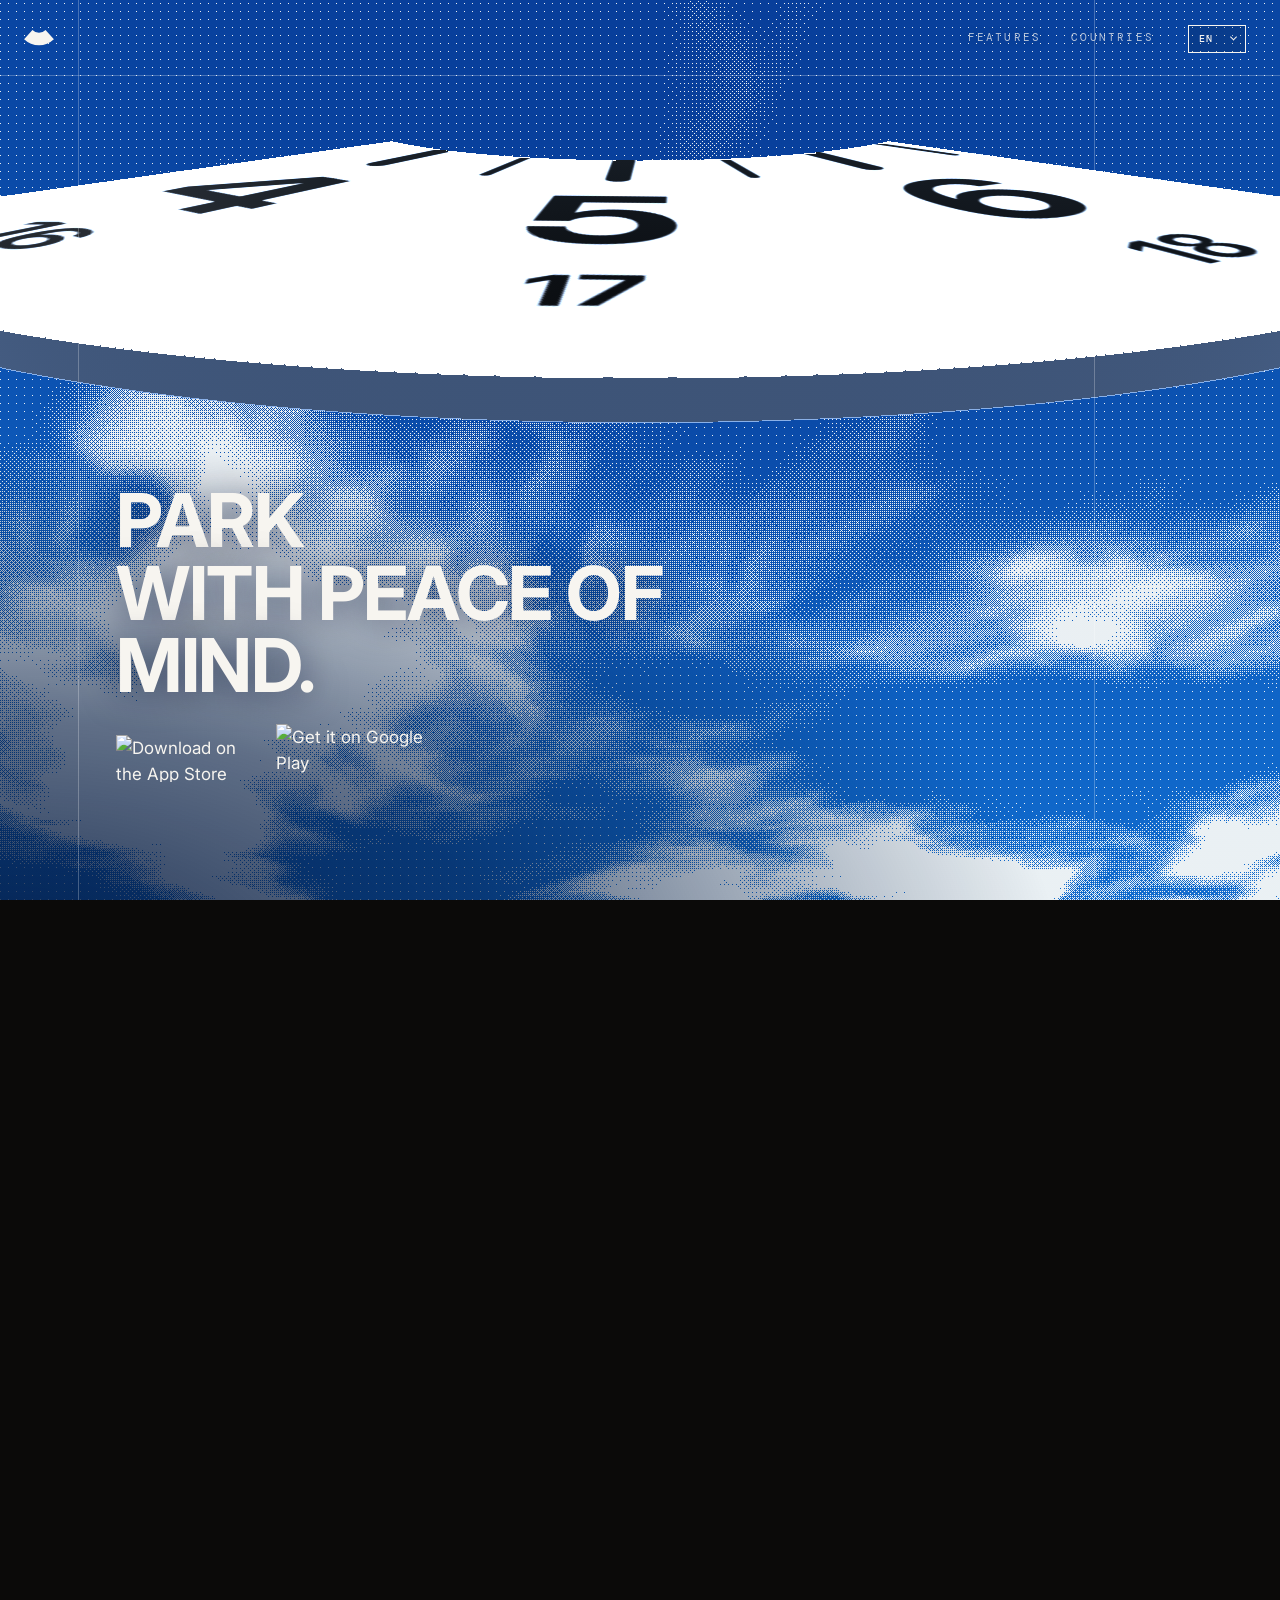
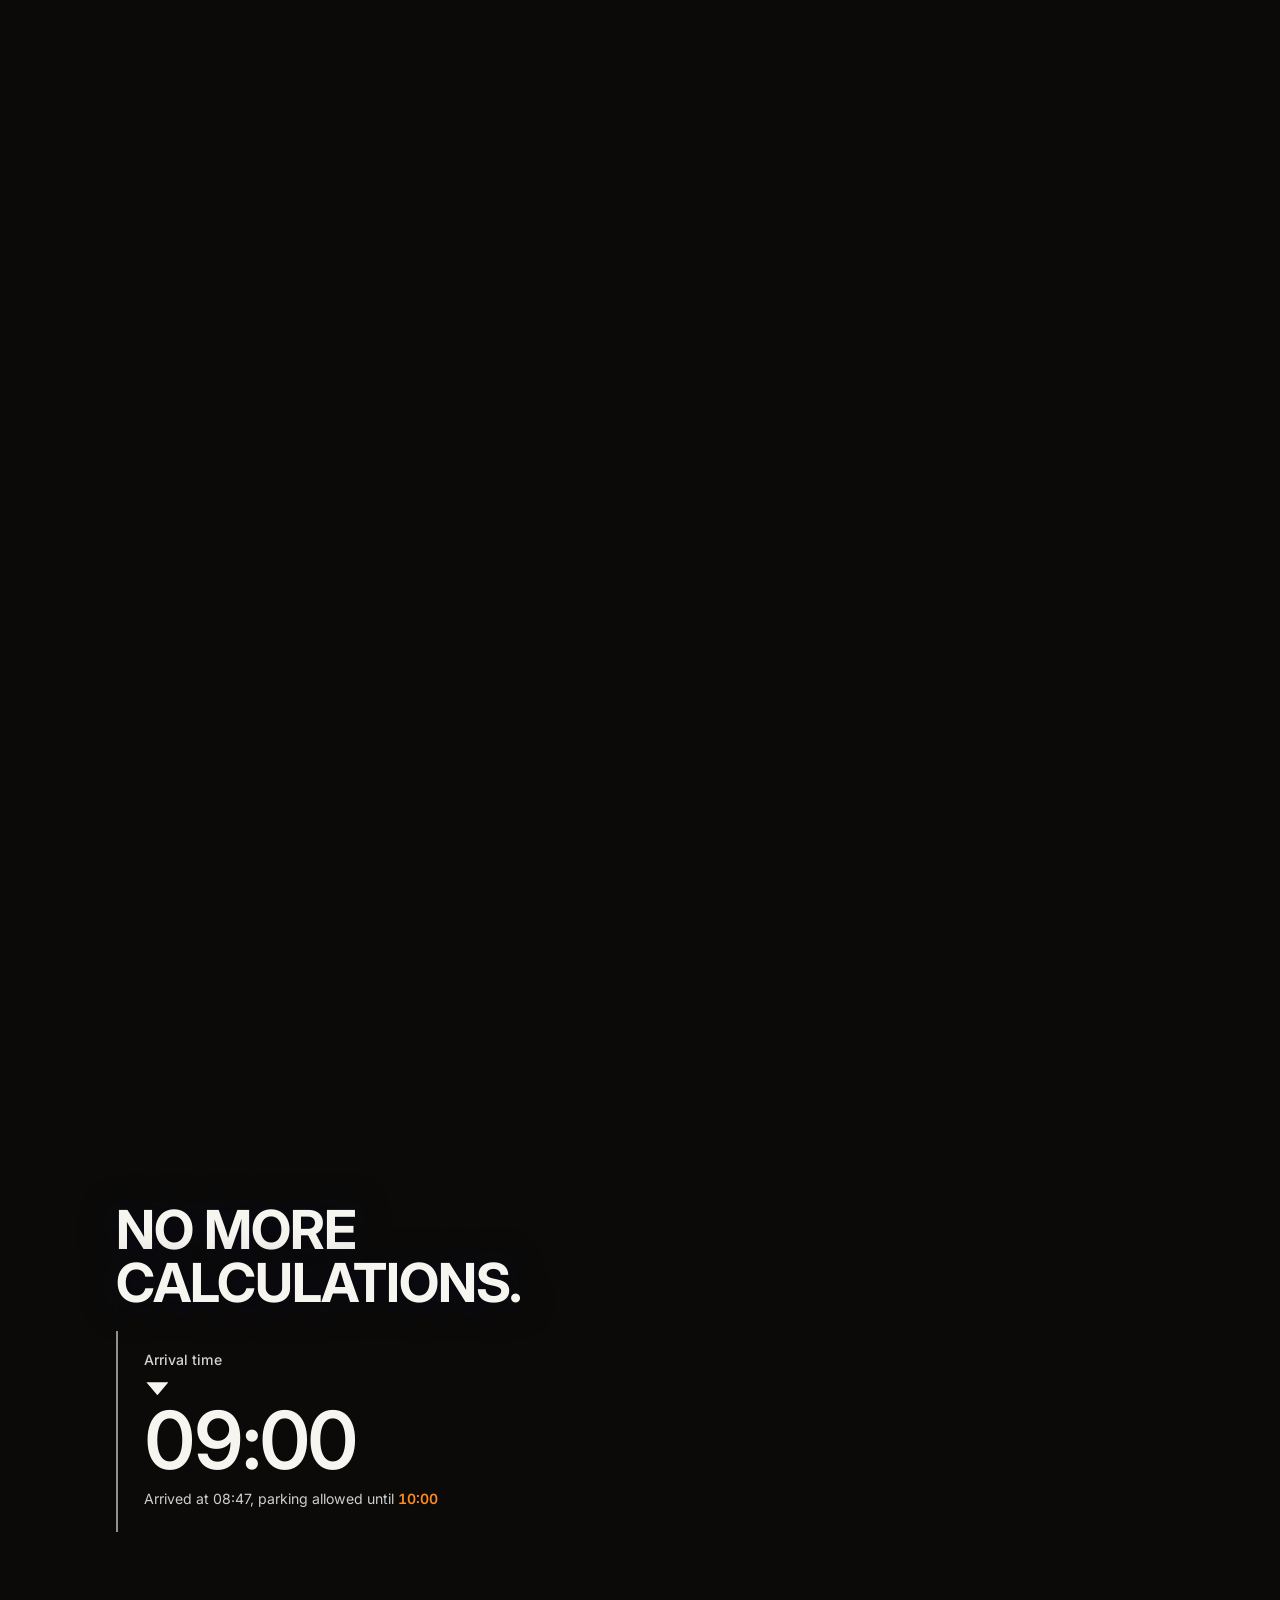
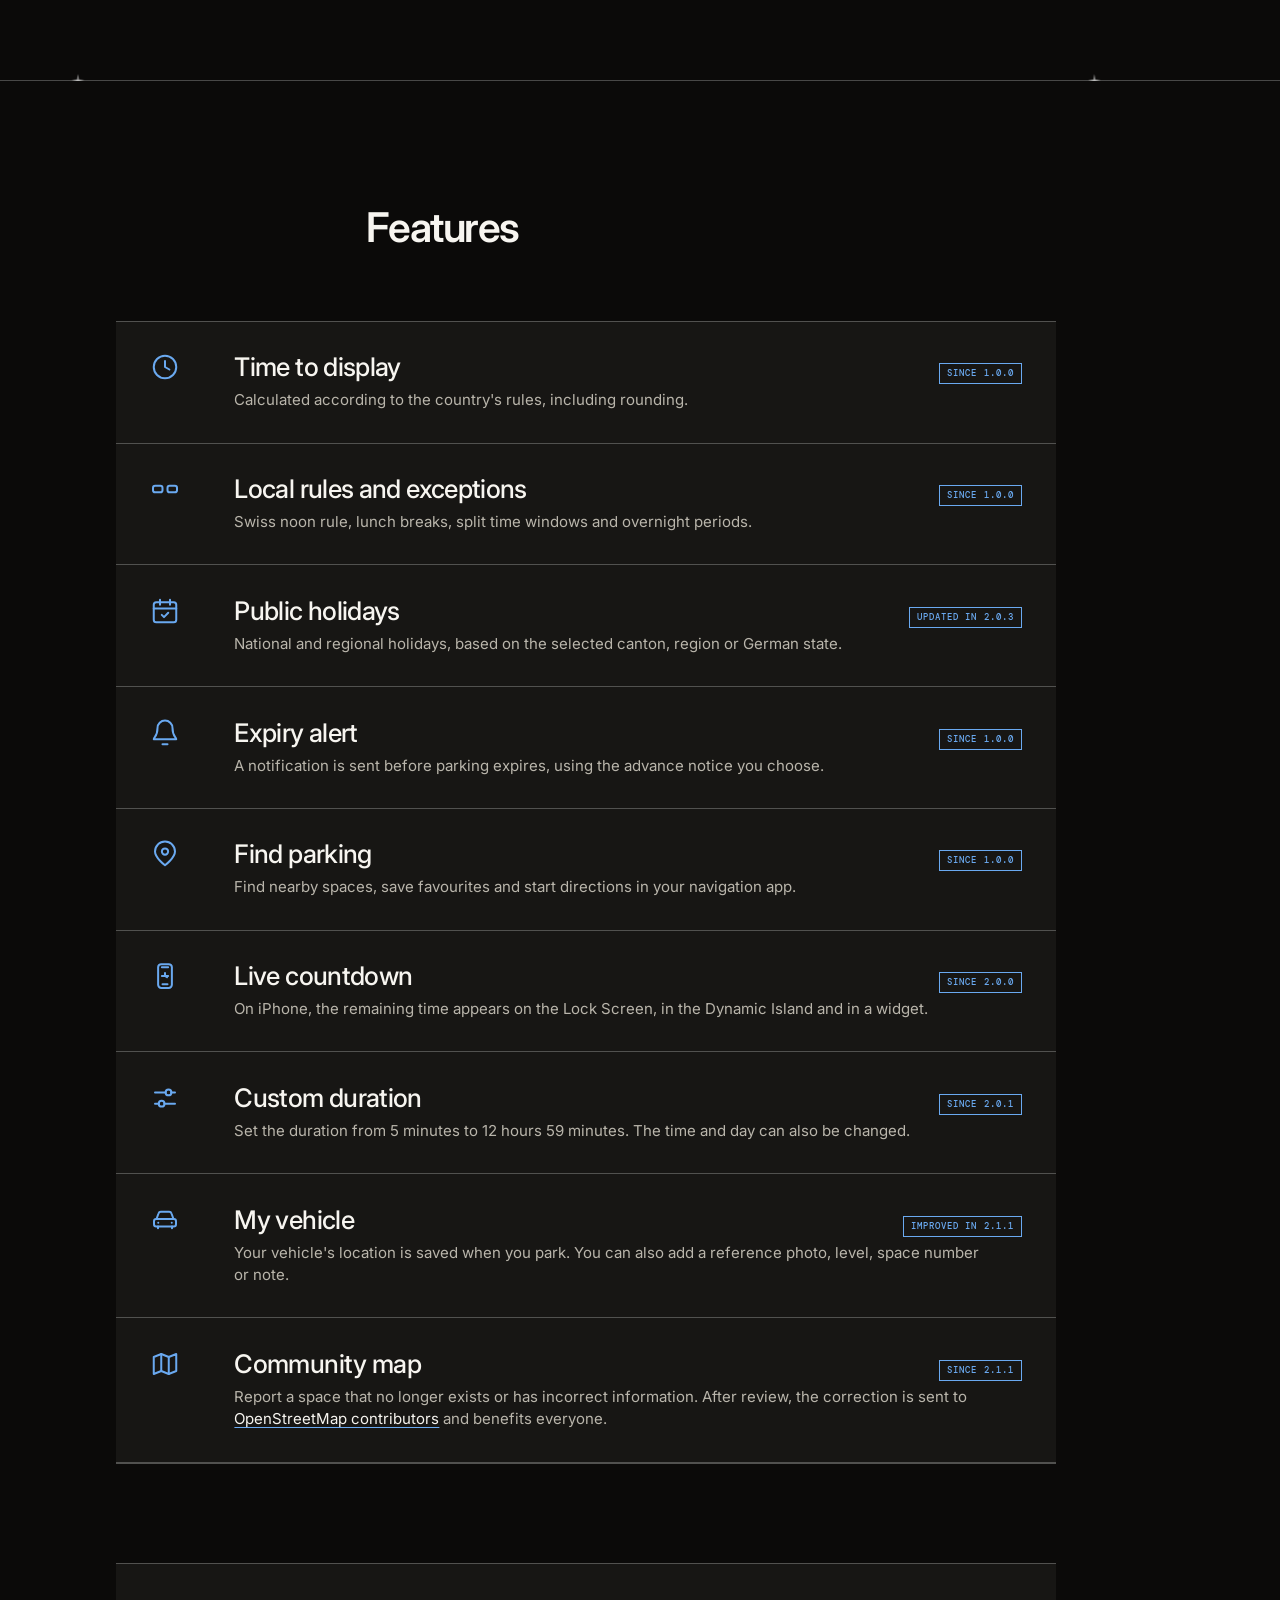
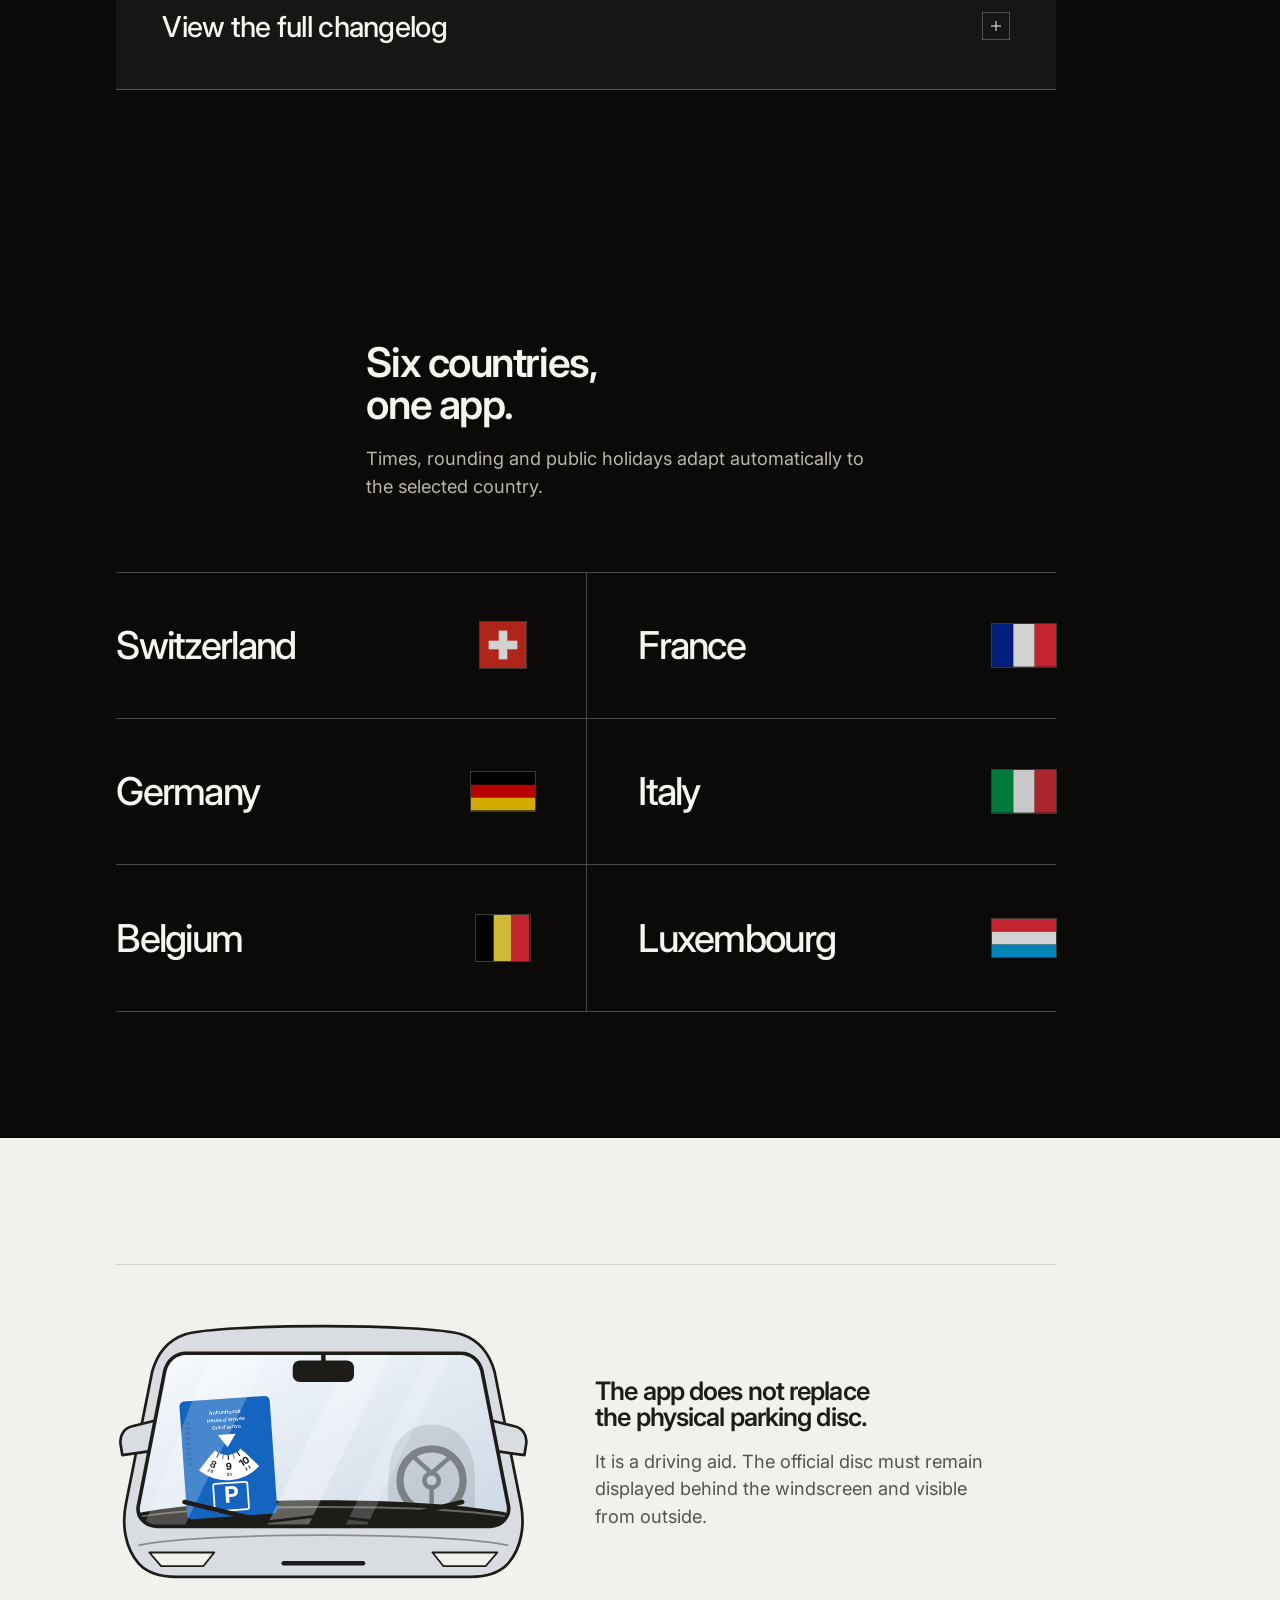
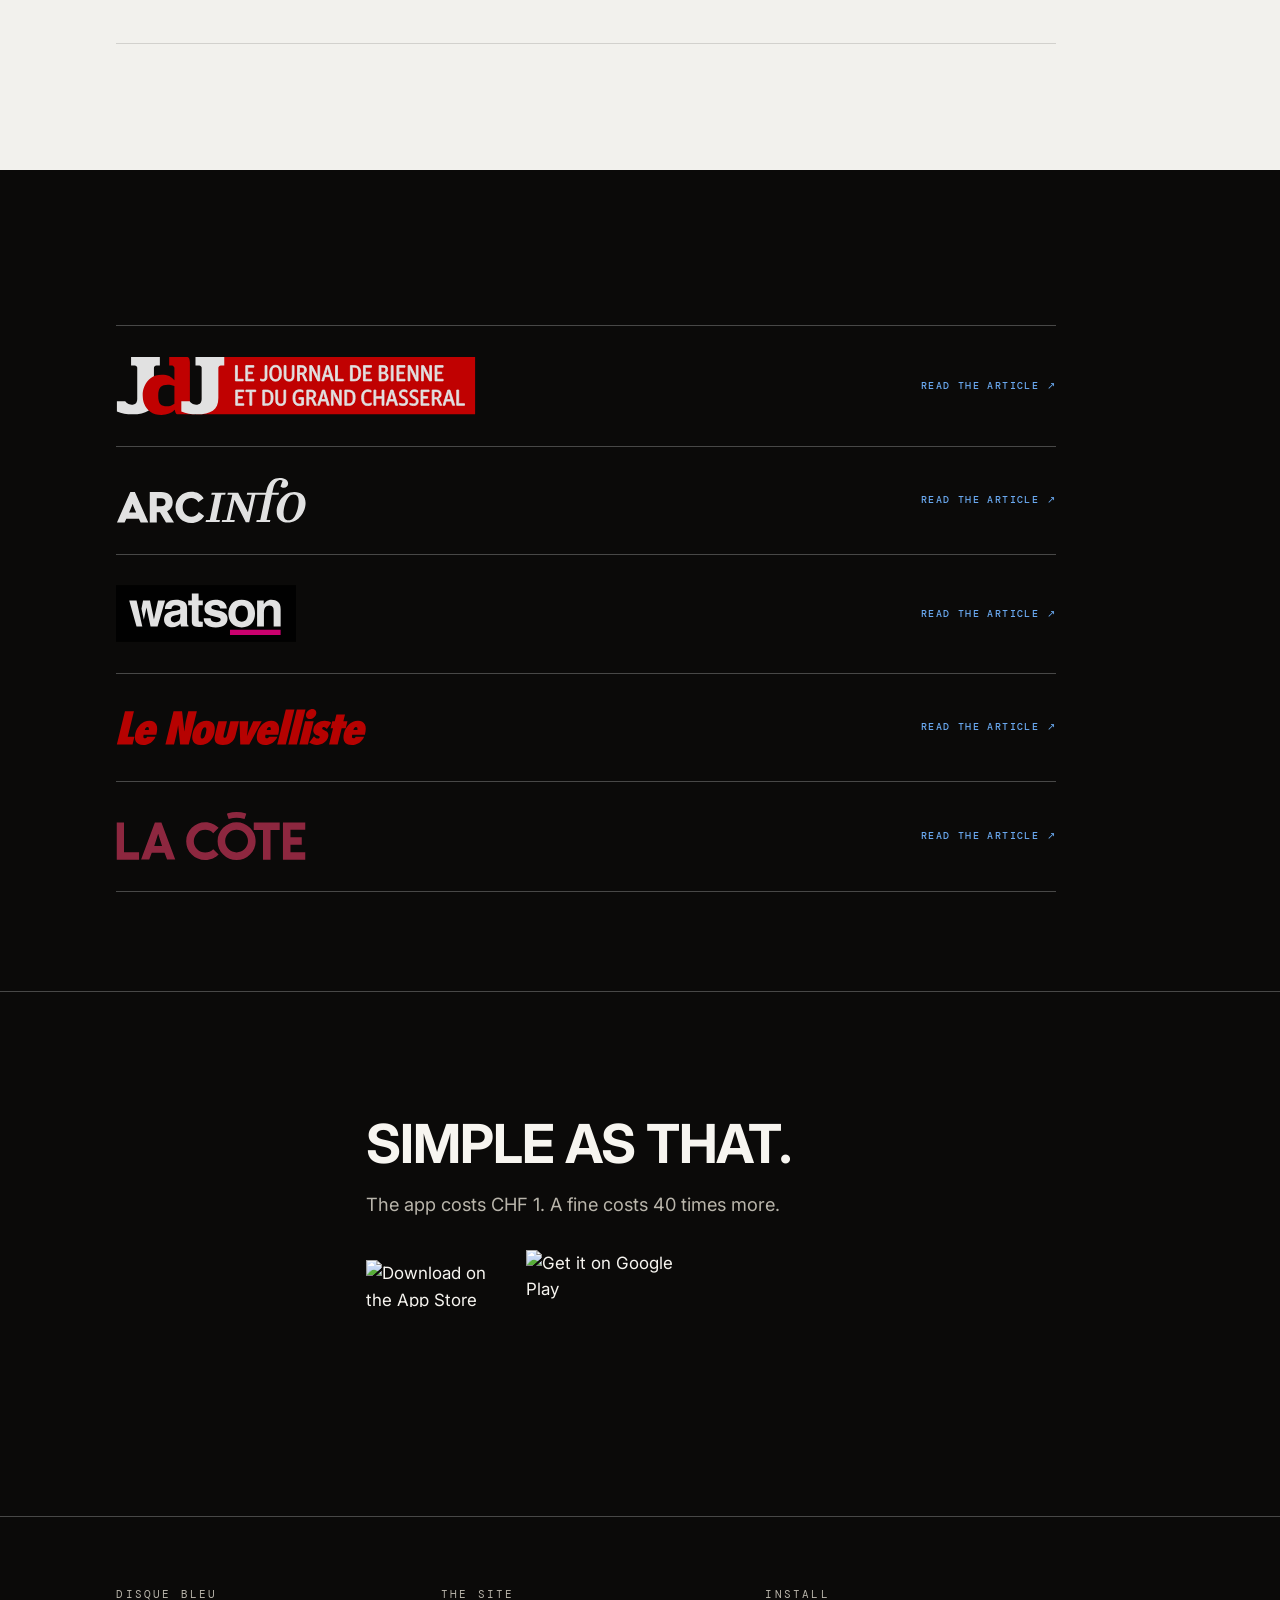
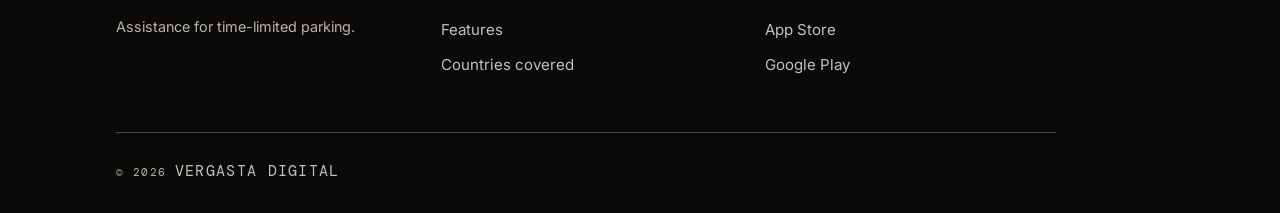
==== index.html @ 8c3792f2 "Passer le site sur disquebleusuisse.ch L'adresse de publication change de domaine et perd son sous-c" ====
<!doctype html>
<html lang="fr">
<head>
<meta charset="utf-8">
<meta name="viewport" content="width=device-width, initial-scale=1">

<!-- Les apparitions sont pilotées au défilement. Sans JavaScript, la page doit
     rester lisible : cette classe conditionne les états masqués de la feuille
     de style, posée avant le premier rendu pour éviter tout clignotement. -->
<script>document.documentElement.className += " js";</script>

<title data-i18n="meta.title">Disque Bleu, l'application du disque de stationnement en zone bleue</title>
<meta name="description" data-i18n-content="meta.description" content="Disque Bleu calcule l'heure à afficher sur votre disque de stationnement en zone bleue et vous prévient avant l'échéance. Suisse, France, Allemagne, Italie, Belgique et Luxembourg, avec les règles locales et les jours fériés.">
<meta name="theme-color" content="#0b60c4">
<meta name="color-scheme" content="only light">
<meta name="author" content="Vergasta Digital">
<meta name="application-name" content="Disque Bleu">
<meta name="robots" content="index, follow, max-image-preview:large, max-snippet:-1">

<!-- Une seule page sert les quatre langues, distinguées par ?lang=. Chacune
     porte sa propre adresse canonique, tenue à jour par i18n.js. -->
<link rel="canonical" href="https://disquebleusuisse.ch/">
<link rel="alternate" hreflang="fr" href="https://disquebleusuisse.ch/">
<link rel="alternate" hreflang="en" href="https://disquebleusuisse.ch/?lang=en">
<link rel="alternate" hreflang="de" href="https://disquebleusuisse.ch/?lang=de">
<link rel="alternate" hreflang="it" href="https://disquebleusuisse.ch/?lang=it">
<link rel="alternate" hreflang="x-default" href="https://disquebleusuisse.ch/">

<!-- L'icône de 1024 px pesait 111 ko pour un onglet de 16 px : on sert celle
     de 180, qui suffit partout et se met en cache une fois pour toutes. -->
<link rel="icon" type="image/png" sizes="180x180" href="assets/img/app-icon-180.png">
<link rel="apple-touch-icon" href="assets/img/app-icon-180.png">
<link rel="manifest" href="site.webmanifest">

<meta property="og:type" content="website">
<meta property="og:site_name" content="Disque Bleu">
<meta property="og:url" content="https://disquebleusuisse.ch/">
<meta property="og:title" data-i18n-content="meta.title" content="Disque Bleu, l'application du disque de stationnement en zone bleue">
<meta property="og:description" data-i18n-content="meta.socialDescription" content="Six pays, six réglementations, un seul bouton. L'application calcule l'heure à afficher sur votre disque et vous prévient avant l'échéance.">
<meta property="og:image" content="https://disquebleusuisse.ch/assets/img/og-cover.png">
<meta property="og:image:width" content="1200">
<meta property="og:image:height" content="630">
<meta property="og:image:alt" data-i18n-content="meta.socialImageAlt" content="Un disque de stationnement bleu devant un ciel, avec le nom Disque Bleu">
<meta property="og:locale" data-i18n-content="meta.locale" content="fr_CH">
<meta property="og:locale:alternate" content="en_GB">
<meta property="og:locale:alternate" content="de_CH">
<meta property="og:locale:alternate" content="it_CH">

<meta name="twitter:card" content="summary_large_image">
<meta name="twitter:title" data-i18n-content="meta.title" content="Disque Bleu, l'application du disque de stationnement en zone bleue">
<meta name="twitter:description" data-i18n-content="meta.socialDescription" content="Six pays, six réglementations, un seul bouton. L'application calcule l'heure à afficher sur votre disque et vous prévient avant l'échéance.">
<meta name="twitter:image" content="https://disquebleusuisse.ch/assets/img/og-cover.png">
<meta name="twitter:image:alt" data-i18n-content="meta.socialImageAlt" content="Un disque de stationnement bleu devant un ciel, avec le nom Disque Bleu">

<link rel="preconnect" href="https://fonts.googleapis.com">
<link rel="preconnect" href="https://fonts.gstatic.com" crossorigin>
<link rel="stylesheet" href="https://fonts.googleapis.com/css2?family=Inter:wght@400;500;600;700&family=DM+Mono:wght@400;500&display=swap">

<link rel="stylesheet" href="assets/css/app.css">
<script type="module" src="assets/js/app.js"></script>

<!-- Données structurées. i18n.js les réécrit au changement de langue ; la
     version française reste servie telle quelle dans le HTML. -->
<script type="application/ld+json" data-structured-data>
{
  "@context": "https://schema.org",
  "@graph": [
    {
      "@type": "WebSite",
      "@id": "https://disquebleusuisse.ch/#site",
      "url": "https://disquebleusuisse.ch/",
      "name": "Disque Bleu",
      "description": "Calculez l'heure à afficher sur votre disque de stationnement et recevez une alerte avant l'échéance. Suisse, France, Allemagne, Italie, Belgique, Luxembourg.",
      "inLanguage": [
        "fr",
        "en",
        "de",
        "it"
      ],
      "publisher": {
        "@id": "https://disquebleusuisse.ch/#publisher"
      }
    },
    {
      "@type": "Organization",
      "@id": "https://disquebleusuisse.ch/#publisher",
      "name": "Vergasta Digital",
      "url": "https://vergasta.ch",
      "logo": "https://disquebleusuisse.ch/assets/img/app-icon.png"
    },
    {
      "@type": "WebPage",
      "@id": "https://disquebleusuisse.ch/#page",
      "url": "https://disquebleusuisse.ch/",
      "name": "Disque Bleu, l'application du disque de stationnement en zone bleue",
      "description": "Calculez l'heure à afficher sur votre disque de stationnement et recevez une alerte avant l'échéance. Suisse, France, Allemagne, Italie, Belgique, Luxembourg.",
      "inLanguage": "fr",
      "isPartOf": {
        "@id": "https://disquebleusuisse.ch/#site"
      },
      "about": {
        "@id": "https://disquebleusuisse.ch/#application"
      },
      "primaryImageOfPage": "https://disquebleusuisse.ch/assets/img/og-cover.png"
    },
    {
      "@type": "MobileApplication",
      "@id": "https://disquebleusuisse.ch/#application",
      "name": "Disque Bleu",
      "description": "Calculez l'heure à afficher sur votre disque de stationnement et recevez une alerte avant l'échéance. Suisse, France, Allemagne, Italie, Belgique, Luxembourg.",
      "url": "https://disquebleusuisse.ch/",
      "image": "https://disquebleusuisse.ch/assets/img/og-cover.png",
      "applicationCategory": "TravelApplication",
      "applicationSubCategory": "Parking",
      "operatingSystem": "iOS, Android",
      "softwareVersion": "2.1.1",
      "datePublished": "2025-12-15",
      "dateModified": "2026-08-20",
      "inLanguage": [
        "fr",
        "en",
        "de",
        "it"
      ],
      "countriesSupported": "CH, FR, DE, IT, BE, LU",
      "downloadUrl": [
        "https://apps.apple.com/app/id6756579975",
        "https://play.google.com/store/apps/details?id=ch.vergasta.disquebleusuisse"
      ],
      "featureList": [
        "Calcul de l'heure à afficher",
        "Règles locales et exceptions",
        "Jours fériés",
        "Alerte avant l'échéance",
        "Trouver un parking",
        "Compte à rebours en direct",
        "Durée personnalisée",
        "Mon véhicule",
        "Carte communautaire"
      ],
      "author": {
        "@id": "https://disquebleusuisse.ch/#publisher"
      },
      "publisher": {
        "@id": "https://disquebleusuisse.ch/#publisher"
      },
      "offers": {
        "@type": "Offer",
        "price": "1.00",
        "priceCurrency": "CHF",
        "availability": "https://schema.org/InStock",
        "url": "https://disquebleusuisse.ch/"
      }
    }
  ]
}
</script>
</head>

<body>
<a class="skip-link" href="#lecture" data-i18n="accessibility.skip">Aller au contenu</a>

<!-- La scène : ciel et disque, en fond fixe de toute la page. -->
<canvas id="stage" aria-hidden="true"></canvas>

<div class="veil" aria-hidden="true"></div>

<!-- Les rails de la grille, fixes eux aussi. -->
<div class="frame" aria-hidden="true">
  <span class="frame__v frame__v--l"></span>
  <span class="frame__v frame__v--r"></span>
</div>

<header class="masthead">
  <a class="masthead__logo" href="#haut" aria-label="Disque Bleu, retour en haut" data-i18n-aria-label="accessibility.home">
    <!-- Le croissant du disque, dans la géométrie décrite en tête de scene.js. -->
    <svg viewBox="-74 25 148 80" fill="currentColor" aria-hidden="true">
      <path d="M -30.21 29.18 A 42 42 0 0 0 30.21 29.18 L 69 72.38
               A 100 100 0 0 1 -69 72.38 Z"/>
    </svg>
  </a>
  <div class="masthead__actions">
    <nav class="masthead__nav" aria-label="Sections" data-i18n-aria-label="accessibility.sections">
      <a class="masthead__link" href="#fonctions" data-i18n="nav.features">Fonctions</a>
      <a class="masthead__link" href="#pays" data-i18n="nav.countries">Pays</a>
    </nav>
    <label class="language-picker">
      <span class="sr-only" data-i18n="language.label">Langue</span>
      <select id="language-select">
        <option value="fr" lang="fr">FR</option>
        <option value="en" lang="en">EN</option>
        <option value="de" lang="de">DE</option>
        <option value="it" lang="it">IT</option>
      </select>
    </label>
  </div>
</header>

<main id="lecture" tabindex="-1">

<!-- ====================================================== SCÈNE 01 ==== -->
<section class="scene" id="haut" style="--len: 2.6">
  <div class="scene__pin">
    <div class="scene__copy">
      <h1 class="display display--xl" data-i18n-html="hero.title">Stationnez<br>l'esprit tranquille.</h1>
      <div class="stores">
        <a class="store" data-store="ios" rel="noopener"
           aria-label="Télécharger dans l'App Store" data-i18n-aria-label="stores.appleLabel">
          <img src="assets/img/app-store-fr.svg" alt="Télécharger dans l'App Store"
               width="165" height="52" decoding="async"
               data-i18n-src="stores.appleBadge" data-i18n-alt="stores.appleLabel">
        </a>
        <a class="store" data-store="android" rel="noopener"
           aria-label="Disponible sur Google Play" data-i18n-aria-label="stores.googleLabel">
          <img src="assets/img/google-play-fr.png" alt="Disponible sur Google Play"
               width="134" height="52" decoding="async"
               data-i18n-src="stores.googleBadge" data-i18n-alt="stores.googleLabel">
        </a>
      </div>
    </div>
  </div>
</section>

<!-- ====================================================== SCÈNE 02 ==== -->
<section class="scene scene--calculation" style="--len: 2.4">
  <div class="scene__pin">
    <div class="scene__copy">
      <h2 class="display display--l" data-i18n-html="calculate.title">Plus besoin<br>de calculer.</h2>
      <div class="readout">
        <p class="readout__label" data-i18n="calculate.arrivalLabel">Heure d'arrivée</p>
        <p class="readout__time">09:00</p>
        <p class="readout__foot">
          <span data-i18n="calculate.example">Arrivée 08h47, stationnement jusqu'à</span> <b>10:00</b>
        </p>
      </div>
    </div>
  </div>
</section>

<!-- ====================================================== SCÈNE 03 ==== -->
<section class="scene" style="--len: 2.2">
  <div class="scene__pin">
    <div class="scene__copy">
      <h2 class="display display--l" data-i18n-html="alert.title">Fini<br>les amendes.</h2>
      <p class="say say--dim" data-i18n="alert.text">
        Vous recevez une alerte avant l'échéance de votre disque.
        Plus d'oubli possible !
      </p>
    </div>
  </div>
</section>

<div class="seam" aria-hidden="true"></div>

<!-- ==================================================== FONCTIONS ===== -->
<section class="leaf" id="fonctions" aria-labelledby="fonctions-title">
  <div class="hold">
    <header class="leaf__head">
      <div>
        <h2 class="display display--m" id="fonctions-title" data-lift data-i18n="features.title">Fonctionnalités</h2>
      </div>
    </header>

    <div class="feature-layout">
      <div class="rank feature-list" data-stagger>
      <article class="rank__row" data-lift>
        <span class="rank__icon" aria-hidden="true"><svg viewBox="0 0 24 24" fill="none" stroke="currentColor" stroke-width="1.6" stroke-linecap="round" stroke-linejoin="round" aria-hidden="true"><circle cx="12" cy="12" r="9"/><path d="M12 7.2V12l3.5 2"/></svg></span>
        <div>
          <div class="rank__head">
            <h3 class="rank__title" data-i18n="features.items.0.title">Calcul de l'heure à afficher</h3>
            <span class="rank__version" data-i18n="features.items.0.version">Depuis 1.0.0</span>
          </div>
          <p class="rank__note" data-i18n="features.items.0.text">Calculée selon la règle du pays, arrondi compris.</p>
        </div>
      </article>

      <article class="rank__row" data-lift>
        <span class="rank__icon" aria-hidden="true"><svg viewBox="0 0 24 24" fill="none" stroke="currentColor" stroke-width="1.6" stroke-linecap="round" stroke-linejoin="round" aria-hidden="true"><rect x="2.4" y="9.4" width="7.6" height="5.2" rx="1.7"/><rect x="14" y="9.4" width="7.6" height="5.2" rx="1.7"/></svg></span>
        <div>
          <div class="rank__head">
            <h3 class="rank__title" data-i18n="features.items.1.title">Règles locales et exceptions</h3>
            <span class="rank__version" data-i18n="features.items.1.version">Depuis 1.0.0</span>
          </div>
          <p class="rank__note" data-i18n="features.items.1.text">Midi suisse, pause déjeuner, doubles plages, périodes nocturnes.</p>
        </div>
      </article>

      <article class="rank__row" data-lift>
        <span class="rank__icon" aria-hidden="true"><svg viewBox="0 0 24 24" fill="none" stroke="currentColor" stroke-width="1.6" stroke-linecap="round" stroke-linejoin="round" aria-hidden="true"><rect x="3" y="5" width="18" height="16" rx="2"/><path d="M3 10h18M8 3v4M16 3v4"/><path d="m9.4 15.1 1.8 1.8 3.4-3.5"/></svg></span>
        <div>
          <div class="rank__head">
            <h3 class="rank__title" data-i18n="features.items.2.title">Jours fériés</h3>
            <span class="rank__version" data-i18n="features.items.2.version">Mise à jour 2.0.3</span>
          </div>
          <p class="rank__note" data-i18n="features.items.2.text">Nationaux et régionaux, selon le canton, la région ou le Land sélectionné.</p>
        </div>
      </article>

      <article class="rank__row" data-lift>
        <span class="rank__icon" aria-hidden="true"><svg viewBox="0 0 24 24" fill="none" stroke="currentColor" stroke-width="1.6" stroke-linecap="round" stroke-linejoin="round" aria-hidden="true"><path d="M18 8a6 6 0 0 0-12 0c0 7-3 7-3 9h18c0-2-3-2-3-9"/><path d="M10 21h4"/></svg></span>
        <div>
          <div class="rank__head">
            <h3 class="rank__title" data-i18n="features.items.3.title">Alerte avant l'échéance</h3>
            <span class="rank__version" data-i18n="features.items.3.version">Depuis 1.0.0</span>
          </div>
          <p class="rank__note" data-i18n="features.items.3.text">Une notification est envoyée avant la fin du stationnement, au délai choisi.</p>
        </div>
      </article>

      <article class="rank__row" data-lift>
        <span class="rank__icon" aria-hidden="true"><svg viewBox="0 0 24 24" fill="none" stroke="currentColor" stroke-width="1.6" stroke-linecap="round" stroke-linejoin="round" aria-hidden="true"><path d="M20 10c0 5-8 11-8 11S4 15 4 10a8 8 0 1 1 16 0Z"/><circle cx="12" cy="10" r="2.5"/></svg></span>
        <div>
          <div class="rank__head">
            <h3 class="rank__title" data-i18n="features.items.4.title">Trouver un parking</h3>
            <span class="rank__version" data-i18n="features.items.4.version">Depuis 1.0.0</span>
          </div>
          <p class="rank__note" data-i18n="features.items.4.text">Repérez les places à proximité, gardez vos favorites et lancez l'itinéraire dans votre application de navigation.</p>
        </div>
      </article>

      <article class="rank__row" data-lift>
        <span class="rank__icon" aria-hidden="true"><svg viewBox="0 0 24 24" fill="none" stroke="currentColor" stroke-width="1.6" stroke-linecap="round" stroke-linejoin="round" aria-hidden="true"><rect x="6.5" y="2.5" width="11" height="19" rx="2.5"/><path d="M9.5 5h5M10 18.5h4"/><path d="M9.5 12h5M12 9.5V12l1.6 1"/></svg></span>
        <div>
          <div class="rank__head">
            <h3 class="rank__title" data-i18n="features.items.5.title">Compte à rebours en direct</h3>
            <span class="rank__version" data-i18n="features.items.5.version">Depuis 2.0.0</span>
          </div>
          <p class="rank__note" data-i18n="features.items.5.text">Sur iPhone, le temps restant s'affiche sur l'écran verrouillé, dans la Dynamic Island et via un widget.</p>
        </div>
      </article>

      <article class="rank__row" data-lift>
        <span class="rank__icon" aria-hidden="true"><svg viewBox="0 0 24 24" fill="none" stroke="currentColor" stroke-width="1.6" stroke-linecap="round" stroke-linejoin="round" aria-hidden="true"><path d="M4 7.5h8.5M17 7.5h3M4 16.5h3M11.5 16.5h8.5"/><circle cx="14.8" cy="7.5" r="2.3"/><circle cx="9.3" cy="16.5" r="2.3"/></svg></span>
        <div>
          <div class="rank__head">
            <h3 class="rank__title" data-i18n="features.items.6.title">Durée personnalisée</h3>
            <span class="rank__version" data-i18n="features.items.6.version">Depuis 2.0.1</span>
          </div>
          <p class="rank__note" data-i18n="features.items.6.text">La durée se règle de 5 minutes à 12 heures et 59 minutes. L'heure et le jour restent modifiables.</p>
        </div>
      </article>

      <article class="rank__row" data-lift>
        <span class="rank__icon" aria-hidden="true"><svg viewBox="0 0 24 24" fill="none" stroke="currentColor" stroke-width="1.6" stroke-linecap="round" stroke-linejoin="round" aria-hidden="true"><path d="M5.2 11.2 6.8 6.8A2 2 0 0 1 8.7 5.4h6.6a2 2 0 0 1 1.9 1.4l1.6 4.4"/><rect x="3.2" y="11.2" width="17.6" height="6" rx="1.8"/><path d="M6.6 14.2h.01M17.4 14.2h.01"/><path d="M6.4 17.2v1.4M17.6 17.2v1.4"/></svg></span>
        <div>
          <div class="rank__head">
            <h3 class="rank__title" data-i18n="features.items.7.title">Mon véhicule</h3>
            <span class="rank__version" data-i18n="features.items.7.version">Améliorée en 2.1.1</span>
          </div>
          <p class="rank__note" data-i18n="features.items.7.text">
            La position de votre véhicule est mémorisée quand vous vous garez.
            Vous pouvez également ajouter une photo de repère, le niveau, le
            numéro de place ou une note.
          </p>
        </div>
      </article>

      <article class="rank__row" data-lift>
        <span class="rank__icon" aria-hidden="true"><svg viewBox="0 0 24 24" fill="none" stroke="currentColor" stroke-width="1.6" stroke-linecap="round" stroke-linejoin="round" aria-hidden="true"><path d="M3 6.4 9 4l6 2.4L21 4v13.6L15 20l-6-2.4L3 20z"/><path d="M9 4v13.6M15 6.4V20"/></svg></span>
        <div>
          <div class="rank__head">
            <h3 class="rank__title" data-i18n="features.items.8.title">Carte communautaire</h3>
            <span class="rank__version" data-i18n="features.items.8.version">Depuis 2.1.1</span>
          </div>
          <p class="rank__note">
            <span data-i18n="features.items.8.beforeLink">Signalez une place disparue ou mal renseignée. Après relecture, la correction repart vers les</span>
            <a class="inline-link" href="https://openstreetmap.org/" target="_blank" rel="noopener noreferrer" data-i18n="features.items.8.link">contributeurs d'OpenStreetMap</a>
            <span data-i18n="features.items.8.afterLink">et profite à tout le monde.</span>
          </p>
        </div>
      </article>
      </div>
    </div>

    <details class="feature-history">
      <summary class="feature-history__summary">
        <span class="feature-history__summary-title">
          <strong id="versions-title" data-i18n="changelog.action">Voir le changelog complet</strong>
        </span>
        <span class="feature-history__toggle" aria-hidden="true"></span>
      </summary>

      <div class="feature-history__content" aria-labelledby="versions-title">
        <div class="version-list" data-stagger>
          <article class="version-row is-current" data-version-row data-version="2.1.1" data-lift>
            <div class="version-row__meta">
              <strong>2.1.1</strong>
              <time datetime="2026-08-20" data-i18n-date>20 août 2026</time>
            </div>
            <div class="version-row__body">
              <h4 data-i18n="changelog.versions.0.title">Italie, Belgique, Luxembourg, carte communautaire et Mon véhicule</h4>
              <p data-i18n="changelog.versions.0.text">
                Ajout de l'Italie, de la Belgique et du Luxembourg, avec leurs
                règles de stationnement et leurs jours fériés. Ajout de la
                carte communautaire pour signaler ou proposer une place à
                destination d'OpenStreetMap. « Mon véhicule » permet désormais
                d'ajouter une photo de repère, le niveau, le numéro de place et
                une note, conservés sur l'appareil.
              </p>
            </div>
          </article>

          <article class="version-row" data-version-row data-version="2.0.3" data-lift>
            <div class="version-row__meta">
              <strong>2.0.3</strong>
              <time datetime="2026-08-19" data-i18n-date>19 août 2026</time>
            </div>
            <div class="version-row__body">
              <h4 data-i18n="changelog.versions.1.title">Corrections des jours fériés</h4>
              <p data-i18n="changelog.versions.1.text">
                Vérification des 44 subdivisions alors couvertes, correction
                des jours fériés dans onze cantons suisses et affichage des
                prochains jours fériés au-delà de l'année en cours.
              </p>
            </div>
          </article>

          <article class="version-row" data-version-row data-version="2.0.2" data-lift>
            <div class="version-row__meta">
              <strong>2.0.2</strong>
              <time datetime="2026-08-17" data-i18n-date>17 août 2026</time>
            </div>
            <div class="version-row__body">
              <h4 data-i18n="changelog.versions.2.title">Compatibilité iPhone et Android, navigation</h4>
              <p data-i18n="changelog.versions.2.text">
                Présentation de Disque Bleu dans Mes Échéances sur iPhone,
                mise à niveau de la compatibilité Android et amélioration de
                l'ouverture des applications de navigation.
              </p>
            </div>
          </article>

          <article class="version-row" data-version-row data-version="2.0.1" data-lift>
            <div class="version-row__meta">
              <strong>2.0.1</strong>
              <time datetime="2026-07-30" data-i18n-date>30 juillet 2026</time>
            </div>
            <div class="version-row__body">
              <h4 data-i18n="changelog.versions.3.title">Durée personnalisée</h4>
              <p data-i18n="changelog.versions.3.text">
                Ajout d'un sélecteur à deux roues pour définir librement la
                durée du stationnement, de 5 minutes à 12 heures et 59 minutes.
              </p>
            </div>
          </article>

          <article class="version-row" data-version-row data-version="2.0.0" data-lift>
            <div class="version-row__meta">
              <strong>2.0.0</strong>
              <time datetime="2026-06-09" data-i18n-date>9 juin 2026</time>
            </div>
            <div class="version-row__body">
              <h4 data-i18n="changelog.versions.4.title">Activités en direct et widget sur iPhone</h4>
              <p data-i18n="changelog.versions.4.text">
                Ajout du temps restant sur l'écran verrouillé, dans la Dynamic
                Island et dans un widget. Ces affichages sont disponibles dans
                les quatre langues de l'application.
              </p>
            </div>
          </article>

          <article class="version-row" data-version-row data-version="1.3.0" data-lift>
            <div class="version-row__meta">
              <strong>1.3.0</strong>
              <time datetime="2026-05-04" data-i18n-date>4 mai 2026</time>
            </div>
            <div class="version-row__body">
              <h4 data-i18n="changelog.versions.5.title">Fin de la bêta allemande</h4>
              <p data-i18n="changelog.versions.5.text">
                Fin de la bêta allemande. Ajout de la Brötchentaste pour les
                arrêts de 30 minutes, suggestion du pays selon la position et
                détection automatique des zones bleues à proximité.
              </p>
            </div>
          </article>

          <article class="version-row" data-version-row data-version="1.2.1" data-lift>
            <div class="version-row__meta">
              <strong>1.2.1</strong>
              <time datetime="2026-02-24" data-i18n-date>24 février 2026</time>
            </div>
            <div class="version-row__body">
              <h4 data-i18n="changelog.versions.6.title">Changement de nom et traductions allemandes</h4>
              <p data-i18n="changelog.versions.6.text">
                L'application « Disque Bleu Suisse » devient « Disque Bleu ».
                Ajout d'un parcours d'accueil en allemand et traduction complète
                des noms des Länder.
              </p>
            </div>
          </article>

          <article class="version-row" data-version-row data-version="1.2.0" data-lift>
            <div class="version-row__meta">
              <strong>1.2.0</strong>
              <time datetime="2026-02-20" data-i18n-date>20 février 2026</time>
            </div>
            <div class="version-row__body">
              <h4 data-i18n="changelog.versions.7.title">Ajout de l'Allemagne en bêta</h4>
              <p data-i18n="changelog.versions.7.text">
                Ajout des règles allemandes, des seize Länder et de leurs jours
                fériés régionaux. Cette prise en charge est initialement proposée
                en bêta.
              </p>
            </div>
          </article>

          <article class="version-row" data-version-row data-version="1.1.1" data-lift>
            <div class="version-row__meta">
              <strong>1.1.1</strong>
              <time datetime="2026-02-19" data-i18n-date>19 février 2026</time>
            </div>
            <div class="version-row__body">
              <h4 data-i18n="changelog.versions.8.title">Fin de la bêta française</h4>
              <p data-i18n="changelog.versions.8.text">
                Fin de la bêta française, ajout des jours fériés spécifiques à
                l'Alsace-Moselle, localisation des noms et adaptation de
                l'interface aux petits écrans.
              </p>
            </div>
          </article>

          <article class="version-row" data-version-row data-version="1.1.0" data-lift>
            <div class="version-row__meta">
              <strong>1.1.0</strong>
              <time datetime="2026-02-13" data-i18n-date>13 février 2026</time>
            </div>
            <div class="version-row__body">
              <h4 data-i18n="changelog.versions.9.title">Ajout de la France en bêta</h4>
              <p data-i18n="changelog.versions.9.text">
                Ajout des règles françaises, de la pause déjeuner, des jours
                fériés et du cas particulier de l'Alsace-Moselle.
              </p>
            </div>
          </article>

          <article class="version-row" data-version-row data-version="1.0.1" data-lift>
            <div class="version-row__meta">
              <strong>1.0.1</strong>
              <time datetime="2026-01-31" data-i18n-date>31 janvier 2026</time>
            </div>
            <div class="version-row__body">
              <h4 data-i18n="changelog.versions.10.title">Position du véhicule et avertissement</h4>
              <p data-i18n="changelog.versions.10.text">
                La position du véhicule reste disponible après l'expiration du
                disque et le redémarrage de l'application. Ajout d'un rappel
                indiquant que l'application ne remplace pas le disque physique.
              </p>
            </div>
          </article>

          <article class="version-row" data-version-row data-version="1.0.0" data-lift>
            <div class="version-row__meta">
              <strong>1.0.0</strong>
              <time datetime="2025-12-15" data-i18n-date>15 décembre 2025</time>
            </div>
            <div class="version-row__body">
              <h4 data-i18n="changelog.versions.11.title">Première version</h4>
              <p data-i18n="changelog.versions.11.text">
                Calcul des règles suisses, compte à rebours, alertes, quatre
                langues, cantons et jours fériés, mémorisation de la position
                du véhicule et recherche de zones bleues à proximité.
              </p>
            </div>
          </article>
        </div>
      </div>
    </details>
  </div>
</section>

<!-- ========================================================= PAYS ===== -->
<section class="leaf" id="pays" aria-labelledby="pays-title">
  <div class="hold">
    <header class="leaf__head">
      <div>
        <h2 class="display display--m" id="pays-title" data-lift data-i18n-html="countries.title">Six pays,<br>une seule application.</h2>
        <p class="say say--dim" data-lift style="margin-top:20px" data-i18n="countries.text">
          Les horaires, arrondis et jours fériés s'adaptent automatiquement
          selon le pays sélectionné.
        </p>
      </div>
    </header>

    <div class="countries" data-stagger>
      <article class="country" data-lift>
        <h3 class="country__name" data-i18n="countries.names.0">Suisse</h3>
        <span class="country__flag" aria-hidden="true">
          <svg viewBox="0 0 32 32" xmlns="http://www.w3.org/2000/svg"><rect width="32" height="32" fill="#d52b1e"/><rect x="13" y="6" width="6" height="20" fill="#fff"/><rect x="6" y="13" width="20" height="6" fill="#fff"/></svg>
        </span>
      </article>
      <article class="country" data-lift>
        <h3 class="country__name" data-i18n="countries.names.1">France</h3>
        <span class="country__flag" aria-hidden="true">
          <svg viewBox="0 0 36 24" xmlns="http://www.w3.org/2000/svg"><rect width="12" height="24" fill="#002395"/><rect x="12" width="12" height="24" fill="#fff"/><rect x="24" width="12" height="24" fill="#ed2939"/></svg>
        </span>
      </article>
      <article class="country" data-lift>
        <h3 class="country__name" data-i18n="countries.names.2">Allemagne</h3>
        <span class="country__flag" aria-hidden="true">
          <svg viewBox="0 0 40 24" xmlns="http://www.w3.org/2000/svg"><rect width="40" height="8" fill="#000"/><rect y="8" width="40" height="8" fill="#dd0000"/><rect y="16" width="40" height="8" fill="#ffce00"/></svg>
        </span>
      </article>
      <article class="country" data-lift>
        <h3 class="country__name" data-i18n="countries.names.3">Italie</h3>
        <span class="country__flag" aria-hidden="true">
          <svg viewBox="0 0 36 24" xmlns="http://www.w3.org/2000/svg"><rect width="12" height="24" fill="#009246"/><rect x="12" width="12" height="24" fill="#f1f2f1"/><rect x="24" width="12" height="24" fill="#ce2b37"/></svg>
        </span>
      </article>
      <article class="country" data-lift>
        <h3 class="country__name" data-i18n="countries.names.4">Belgique</h3>
        <span class="country__flag" aria-hidden="true">
          <svg viewBox="0 0 30 26" xmlns="http://www.w3.org/2000/svg"><rect width="10" height="26" fill="#000"/><rect x="10" width="10" height="26" fill="#fae042"/><rect x="20" width="10" height="26" fill="#ed2939"/></svg>
        </span>
      </article>
      <article class="country" data-lift>
        <h3 class="country__name" data-i18n="countries.names.5">Luxembourg</h3>
        <span class="country__flag" aria-hidden="true">
          <svg viewBox="0 0 40 24" xmlns="http://www.w3.org/2000/svg"><rect width="40" height="8" fill="#ed2939"/><rect y="8" width="40" height="8" fill="#fff"/><rect y="16" width="40" height="8" fill="#00a1de"/></svg>
        </span>
      </article>
    </div>
  </div>
</section>

<!-- ================================================ AVERTISSEMENT ===== -->
<section class="leaf leaf--paper">
  <div class="hold">
    <div class="notice">
      <div class="notice__grid">
        <figure class="notice__art" data-lift>
<svg class="windshield" viewBox="0 0 460 300" role="img"
     aria-label="Une voiture vue de face avec un disque de stationnement posé derrière le pare-brise"
     data-i18n-aria-label="accessibility.windshield"
     xmlns="http://www.w3.org/2000/svg">
  <defs>
    <linearGradient id="vitre" x1="0" y1="0" x2="1" y2="1">
      <stop offset="0" stop-color="#f8fbff"/>
      <stop offset="1" stop-color="#cdd8e5"/>
    </linearGradient>
    <clipPath id="pare-brise">
      <path d="M78 38h304c12 0 21 8 24 20l29 148c3 13-7 24-20 24H45c-13 0-23-11-20-24L54 58c3-12 12-20 24-20z"/>
    </clipPath>
  </defs>

  <!-- La carrosserie rend immédiatement lisible la vue extérieure. -->
  <path d="M77 17C113 5 347 5 383 17c18 6 31 20 37 42l29 146c5 25 0 50-14 66-9 10-23 15-42 15H67c-19 0-33-5-42-15-14-16-19-41-14-66L40 59c6-22 19-36 37-42z"
        fill="#d9dde1" stroke="#1d1c19" stroke-width="3"/>
  <path d="M46 112 18 119c-9 2-14 10-13 19l2 13 35-5zM414 112l28 7c9 2 14 10 13 19l-2 13-35-5z"
        fill="#d9dde1" stroke="#1d1c19" stroke-width="3" stroke-linejoin="round"/>

  <!-- Le pare-brise laisse voir l'habitacle. -->
  <path d="M78 38h304c12 0 21 8 24 20l29 148c3 13-7 24-20 24H45c-13 0-23-11-20-24L54 58c3-12 12-20 24-20z"
        fill="url(#vitre)"/>
  <g clip-path="url(#pare-brise)">
    <!-- Siège conducteur et volant, visibles à travers la vitre. -->
    <path d="M302 178c0-38 18-61 48-61s48 23 48 61v60h-96z"
          fill="#6d747b" opacity=".2"/>
    <g fill="none" stroke="#1d1c19" stroke-linecap="round" opacity=".42">
      <circle cx="350" cy="179" r="35" stroke-width="8"/>
      <circle cx="350" cy="179" r="8" stroke-width="5"/>
      <path d="m350 171-22-20m22 20 23-20m-23 36v24" stroke-width="5"/>
    </g>

    <!-- La planche de bord, derrière la vitre et sous le disque. -->
    <path d="M8 219c91-24 353-24 444 0v35H8z" fill="#1d1c19"/>
    <path d="M28 219c86-14 318-14 404 0" fill="none" stroke="#686761" stroke-width="2"/>

    <!-- Le disque est posé au bas du pare-brise, côté passager. -->
    <g transform="translate(70 92) rotate(-4) scale(.76)">
    <g id="disque">
      <rect x="0" y="0" width="132.0" height="172.0" rx="7" fill="#1565c0"/>
      <!-- Le bord dentelé du grattoir, à gauche. -->
      <g fill="#0f52a3">
        <rect x="6" y="30.0" width="7" height="4" rx="1.4"/><rect x="6" y="37.5" width="7" height="4" rx="1.4"/><rect x="6" y="45.0" width="7" height="4" rx="1.4"/><rect x="6" y="52.5" width="7" height="4" rx="1.4"/><rect x="6" y="60.0" width="7" height="4" rx="1.4"/><rect x="6" y="67.5" width="7" height="4" rx="1.4"/><rect x="6" y="75.0" width="7" height="4" rx="1.4"/><rect x="6" y="82.5" width="7" height="4" rx="1.4"/><rect x="6" y="90.0" width="7" height="4" rx="1.4"/>
      </g>
      <g fill="#fff" text-anchor="middle" font-family="Inter, Arial, sans-serif"
         font-size="7.4" font-weight="500">
        <text x="66.0" y="22">Ankunftszeit</text>
        <text x="66.0" y="33">Heure d'arrivée</text>
        <text x="66.0" y="44">Ora d'arrivo</text>
      </g>
      <!-- Le repère de lecture, pointe vers la fenêtre. -->
      <path d="M53.0 52 h26 l-13 19 z" fill="#fff"/>
      <g transform="translate(66.0 55.39) scale(0.6377)">
        <defs><clipPath id="fenetre"><path d="M -30.21 29.18 A 42.0 42.0 0 0 0 30.21 29.18 L 69.0 72.38 A 100.0 100.0 0 0 1 -69.0 72.38 Z"/></clipPath></defs>
        <path d="M -30.21 29.18 A 42.0 42.0 0 0 0 30.21 29.18 L 69.0 72.38 A 100.0 100.0 0 0 1 -69.0 72.38 Z" fill="#fff"/>
        <g clip-path="url(#fenetre)">
          <g transform="rotate(450)" fill="#101418" stroke="#101418"
             stroke-linecap="round" text-anchor="middle" dominant-baseline="central"
             font-family="Inter, Arial, sans-serif">
            <g fill="none"><line x1="0.0" y1="-52.0" x2="0.0" y2="-42.0" stroke-width="2.6"/><line x1="-13.5" y1="-50.2" x2="-10.9" y2="-40.6" stroke-width="1.3"/><line x1="-26.0" y1="-45.0" x2="-21.0" y2="-36.4" stroke-width="2.6"/><line x1="-36.8" y1="-36.8" x2="-29.7" y2="-29.7" stroke-width="1.3"/><line x1="-45.0" y1="-26.0" x2="-36.4" y2="-21.0" stroke-width="2.6"/><line x1="-50.2" y1="-13.5" x2="-40.6" y2="-10.9" stroke-width="1.3"/><line x1="-52.0" y1="-0.0" x2="-42.0" y2="-0.0" stroke-width="2.6"/><line x1="-50.2" y1="13.5" x2="-40.6" y2="10.9" stroke-width="1.3"/><line x1="-45.0" y1="26.0" x2="-36.4" y2="21.0" stroke-width="2.6"/><line x1="-36.8" y1="36.8" x2="-29.7" y2="29.7" stroke-width="1.3"/><line x1="-26.0" y1="45.0" x2="-21.0" y2="36.4" stroke-width="2.6"/><line x1="-13.5" y1="50.2" x2="-10.9" y2="40.6" stroke-width="1.3"/><line x1="-0.0" y1="52.0" x2="-0.0" y2="42.0" stroke-width="2.6"/><line x1="13.5" y1="50.2" x2="10.9" y2="40.6" stroke-width="1.3"/><line x1="26.0" y1="45.0" x2="21.0" y2="36.4" stroke-width="2.6"/><line x1="36.8" y1="36.8" x2="29.7" y2="29.7" stroke-width="1.3"/><line x1="45.0" y1="26.0" x2="36.4" y2="21.0" stroke-width="2.6"/><line x1="50.2" y1="13.5" x2="40.6" y2="10.9" stroke-width="1.3"/><line x1="52.0" y1="0.0" x2="42.0" y2="0.0" stroke-width="2.6"/><line x1="50.2" y1="-13.5" x2="40.6" y2="-10.9" stroke-width="1.3"/><line x1="45.0" y1="-26.0" x2="36.4" y2="-21.0" stroke-width="2.6"/><line x1="36.8" y1="-36.8" x2="29.7" y2="-29.7" stroke-width="1.3"/><line x1="26.0" y1="-45.0" x2="21.0" y2="-36.4" stroke-width="2.6"/><line x1="13.5" y1="-50.2" x2="10.9" y2="-40.6" stroke-width="1.3"/></g>
            <g stroke="none"><text transform="translate(-34.5 -59.8) rotate(150)" font-size="22" font-weight="700">1</text><text transform="translate(-59.8 -34.5) rotate(120)" font-size="22" font-weight="700">2</text><text transform="translate(-69.0 -0.0) rotate(90)" font-size="22" font-weight="700">3</text><text transform="translate(-59.8 34.5) rotate(60)" font-size="22" font-weight="700">4</text><text transform="translate(-34.5 59.8) rotate(30)" font-size="22" font-weight="700">5</text><text transform="translate(-0.0 69.0) rotate(0)" font-size="22" font-weight="700">6</text><text transform="translate(34.5 59.8) rotate(-30)" font-size="22" font-weight="700">7</text><text transform="translate(59.8 34.5) rotate(-60)" font-size="22" font-weight="700">8</text><text transform="translate(69.0 0.0) rotate(-90)" font-size="22" font-weight="700">9</text><text transform="translate(59.8 -34.5) rotate(-120)" font-size="22" font-weight="700">10</text><text transform="translate(34.5 -59.8) rotate(-150)" font-size="22" font-weight="700">11</text><text transform="translate(0.0 -69.0) rotate(180)" font-size="22" font-weight="700">12</text><text transform="translate(-43.5 -75.3) rotate(150)" font-size="9.5" font-weight="700">13</text><text transform="translate(-75.3 -43.5) rotate(120)" font-size="9.5" font-weight="700">14</text><text transform="translate(-87.0 -0.0) rotate(90)" font-size="9.5" font-weight="700">15</text><text transform="translate(-75.3 43.5) rotate(60)" font-size="9.5" font-weight="700">16</text><text transform="translate(-43.5 75.3) rotate(30)" font-size="9.5" font-weight="700">17</text><text transform="translate(-0.0 87.0) rotate(0)" font-size="9.5" font-weight="700">18</text><text transform="translate(43.5 75.3) rotate(-30)" font-size="9.5" font-weight="700">19</text><text transform="translate(75.3 43.5) rotate(-60)" font-size="9.5" font-weight="700">20</text><text transform="translate(87.0 0.0) rotate(-90)" font-size="9.5" font-weight="700">21</text><text transform="translate(75.3 -43.5) rotate(-120)" font-size="9.5" font-weight="700">22</text><text transform="translate(43.5 -75.3) rotate(-150)" font-size="9.5" font-weight="700">23</text><text transform="translate(0.0 -87.0) rotate(180)" font-size="9.5" font-weight="700">24</text></g>
          </g>
        </g>
      </g>
      <!-- Le pictogramme de stationnement. -->
      <rect x="41.0" y="123" width="50" height="40" rx="3"
            fill="none" stroke="#fff" stroke-width="2.6"/>
      <text x="66.0" y="152" text-anchor="middle" fill="#fff"
            font-family="Inter, Arial, sans-serif" font-size="33" font-weight="700">P</text>
    </g>
    </g>
  </g>

  <!-- Reflets au-dessus du disque : il est bien derrière la vitre. -->
  <g clip-path="url(#pare-brise)" fill="#fff">
    <path d="M105 38h64L76 230H31z" opacity=".22"/>
    <path d="M260 38h46l-93 192h-46z" opacity=".3"/>
    <path d="M347 38h24l-93 192h-24z" opacity=".2"/>
  </g>

  <!-- Encadrement, rétroviseur et essuie-glaces ferment la lecture « voiture ». -->
  <path d="M78 38h304c12 0 21 8 24 20l29 148c3 13-7 24-20 24H45c-13 0-23-11-20-24L54 58c3-12 12-20 24-20z"
        fill="none" stroke="#1d1c19" stroke-width="4"/>
  <path d="M230 38v12" stroke="#1d1c19" stroke-width="5"/>
  <rect x="196" y="46" width="68" height="24" rx="8" fill="#1d1c19"/>
  <g fill="none" stroke="#1d1c19" stroke-linecap="round">
    <path d="M167 225 76 203" stroke-width="5"/>
    <path d="m167 225 70-8" stroke-width="3"/>
    <path d="M293 225 384 203" stroke-width="5"/>
    <path d="m293 225-70-8" stroke-width="3"/>
  </g>

  <!-- Capot et optiques : la vitre appartient sans ambiguïté à une voiture. -->
  <path d="M25 251c75-15 335-15 410 0" fill="none" stroke="#1d1c19" stroke-width="2" opacity=".42"/>
  <path d="M37 259h72l-12 15H50zM351 259h72l-13 15h-47z"
        fill="#f2f1ed" stroke="#1d1c19" stroke-width="2" stroke-linejoin="round"/>
  <path d="M186 271h88" stroke="#1d1c19" stroke-width="5" stroke-linecap="round"/>
</svg>
        </figure>
        <div>
          <h2 class="display display--s" data-lift style="margin-bottom:18px" data-i18n="notice.title">
            L'application ne remplace pas le disque physique.
          </h2>
          <p class="say say--dim" data-lift data-i18n="notice.text">
            C'est une aide au conducteur. Le disque officiel doit rester apposé
            derrière le pare-brise, visible depuis l'extérieur.
          </p>
        </div>
      </div>
    </div>
  </div>
</section>

<!-- ======================================================= PRESSE ===== -->
<section class="leaf press-leaf" aria-labelledby="presse-title">
  <div class="hold">
    <h2 class="press-title" id="presse-title" data-lift data-i18n="press.title">Apparu sur</h2>
    <div class="press-list" data-stagger>
      <a class="press-source" href="https://www.lejdj.ch/articles/a-saint-imier-il-oublie-son-disque-bleu-et-cree-une-application-pour-eviter-les-amendes-100885" target="_blank" rel="noopener noreferrer" aria-label="Lire l'article du Journal du Jura" data-i18n-aria-label="press.sources.0" data-lift>
        <img class="press-source__logo press-source__logo--jdj" src="assets/img/press/le-journal-du-jura.svg" width="1243" height="200" loading="lazy" decoding="async" alt="Le Journal du Jura">
        <span class="press-source__action" data-i18n="press.action">Lire l'article ↗</span>
      </a>
      <a class="press-source" href="https://www.arcinfo.ch/neuchatel-canton/montagnes/la-chaux-de-fonds/un-ex-chaux-de-fonnier-installe-a-saint-imier-oublie-son-disque-il-cree-une-application-pour-eviter-les-amendes-1510801" target="_blank" rel="noopener noreferrer" aria-label="Lire l'article d'ArcInfo" data-i18n-aria-label="press.sources.1" data-lift>
        <img class="press-source__logo press-source__logo--arcinfo" src="assets/img/press/arcinfo.svg" width="135" height="32" loading="lazy" decoding="async" alt="ArcInfo">
        <span class="press-source__action" data-i18n="press.action">Lire l'article ↗</span>
      </a>
      <a class="press-source" href="https://www.watson.ch/fr/suisse/transports/633299012-l-application-disque-bleu-ravira-les-automobilistes-suisses" target="_blank" rel="noopener noreferrer" aria-label="Lire l'article de Watson" data-i18n-aria-label="press.sources.2" data-lift>
        <img class="press-source__logo press-source__logo--watson" src="assets/img/press/watson.svg" width="454" height="143" loading="lazy" decoding="async" alt="Watson">
        <span class="press-source__action" data-i18n="press.action">Lire l'article ↗</span>
      </a>
      <a class="press-source" href="https://www.lenouvelliste.ch/suisse/vous-oubliez-souvent-de-tourner-votre-disque-ce-romand-a-cree-une-application-pour-eviter-les-amendes-1511033" target="_blank" rel="noopener noreferrer" aria-label="Lire l'article du Nouvelliste" data-i18n-aria-label="press.sources.3" data-lift>
        <img class="press-source__logo press-source__logo--nouvelliste" src="assets/img/press/le-nouvelliste.svg" width="217" height="32" loading="lazy" decoding="async" alt="Le Nouvelliste">
        <span class="press-source__action" data-i18n="press.action">Lire l'article ↗</span>
      </a>
      <a class="press-source" href="https://www.lacote.ch/suisse/vous-oubliez-souvent-de-tourner-votre-disque-ce-romand-a-cree-une-application-pour-eviter-les-amendes-1511033" target="_blank" rel="noopener noreferrer" aria-label="Lire l'article de La Côte" data-i18n-aria-label="press.sources.4" data-lift>
        <img class="press-source__logo press-source__logo--lacote" src="assets/img/press/la-cote.svg" width="126" height="32" loading="lazy" decoding="async" alt="La Côte">
        <span class="press-source__action" data-i18n="press.action">Lire l'article ↗</span>
      </a>
    </div>
  </div>
</section>

<!-- =================================================== INSTALLER ====== -->
<section class="leaf" id="installer" aria-labelledby="installer-title">
  <div class="hold">
    <header class="leaf__head">
      <div>
        <h2 class="display display--l" id="installer-title" data-lift data-i18n="install.title">Tout simplement.</h2>
        <p class="say say--dim" data-lift style="margin-top:20px" data-i18n="install.text">
          L'app coûte 1 CHF. Une amende, 40 fois plus.
        </p>
        <div class="stores" data-lift style="margin-top:32px">
          <a class="store" data-store="ios" rel="noopener"
             aria-label="Télécharger dans l'App Store" data-i18n-aria-label="stores.appleLabel">
            <img src="assets/img/app-store-fr.svg" alt="Télécharger dans l'App Store"
                 width="165" height="52" loading="lazy" decoding="async"
                 data-i18n-src="stores.appleBadge" data-i18n-alt="stores.appleLabel">
          </a>
          <a class="store" data-store="android" rel="noopener"
             aria-label="Disponible sur Google Play" data-i18n-aria-label="stores.googleLabel">
            <img src="assets/img/google-play-fr.png" alt="Disponible sur Google Play"
                 width="134" height="52" loading="lazy" decoding="async"
                 data-i18n-src="stores.googleBadge" data-i18n-alt="stores.googleLabel">
          </a>
        </div>
      </div>
    </header>
  </div>
</section>
</main>

<footer class="foot">
  <div class="hold">
    <div class="foot__grid">
      <div>
        <h4>Disque Bleu</h4>
        <p class="say say--dim" style="font-size:.9rem;max-width:30ch" data-i18n="footer.description">Aide au stationnement à durée limitée.</p>
      </div>
      <div>
        <h4 data-i18n="footer.site">Le site</h4>
        <ul>
          <li><a class="foot__link" href="#fonctions" data-i18n="nav.features">Fonctions</a></li>
          <li><a class="foot__link" href="#pays" data-i18n="footer.countries">Pays couverts</a></li>
        </ul>
      </div>
      <div>
        <h4 data-i18n="footer.install">Installer</h4>
        <ul>
          <li><a class="foot__link" data-store="ios" href="#" rel="noopener">App Store</a></li>
          <li><a class="foot__link" data-store="android" href="#" rel="noopener">Google Play</a></li>
        </ul>
      </div>
    </div>
    <div class="foot__base">
      <span>© <span data-year>2026</span>
        <a class="foot__link" href="https://vergasta.ch" rel="noopener">Vergasta Digital</a>
      </span>
    </div>
  </div>
</footer>
</body>
</html>
---- assets/css/app.css ----
/* ===========================================================================
   Disque Bleu, feuille de style unique.

   Architecture visuelle : une scène WebGL fixe (ciel + disque) sur laquelle
   glissent des sections. Par-dessus, une grille de filets d'un pixel, des
   marques de repère aux intersections, un serif de titrage et des micro-
   étiquettes en chasse fixe. Aucun dégradé décoratif, aucune ombre portée :
   tout le relief vient de l'image et du vide.
   =========================================================================== */

/* ------------------------------------------------------------- JETONS -- */

:root {
  /* Couleurs. Le bleu vient de l'application (#1565C0), remonté en
     luminosité pour tenir un ciel plein cadre. */
  --sky: #0b60c4;
  --sky-flat: #1565c0;   /* le bleu à plat de l'application */
  --sky-deep: #04398a;
  --press: #0b0a09;
  --press-soft: #171614;
  --paper: #f2f1ed;
  --ink: #1d1c19;
  --ink-soft: #55534c;

  --amber: #ff8a1e;   /* l'orange du compte à rebours */
  --icon: #6aa9f0;    /* bleu clair des pictogrammes */
  --on-dark: #f7f5f0;
  --on-dark-dim: #b9b5ab;

  /* Filets et repères : toujours translucides, jamais opaques. */
  --rule-dark: #ffffff40;
  --rule-light: #1d1c1926;
  --cross-dark: #ffffff9e;
  --cross-light: #1d1c1966;

  /* Une seule famille de texte : Inter, celle de l'application, serrée au
     titrage. DM Mono ne sert qu'aux micro-étiquettes et aux chiffres. */
  --title: "Inter", "Helvetica Neue", Arial, sans-serif;
  --text: "Inter", "Helvetica Neue", Arial, sans-serif;
  --code: "DM Mono", ui-monospace, SFMono-Regular, Menlo, Consolas, monospace;

  /* Gouttières verticales : la colonne de texte vit entre les deux rails. */
  --v1: 78px;
  --v2: 85.5%;

  --ease: cubic-bezier(0.22, 1, 0.36, 1);
  --slow: 1.1s;
}

@media (max-width: 860px) {
  :root {
    --v1: 26px;
    --v2: 92%;
  }
}

/* -------------------------------------------------------------- BASE -- */

*, *::before, *::after { box-sizing: border-box; }
* { margin: 0; padding: 0; }

html {
  -webkit-text-size-adjust: 100%;
  scroll-behavior: smooth;
  /* Le bandeau est fixe : sans cette réserve, une ancre dépose son titre
     dessous. */
  scroll-padding-top: 96px;
}

@media (max-width: 860px) {
  html { scroll-padding-top: 78px; }
}

body {
  min-height: 100svh;
  font-family: var(--text);
  font-size: clamp(0.95rem, 0.9rem + 0.24vw, 1.06rem);
  line-height: 1.55;
  color: var(--on-dark);
  background: var(--press);
  -webkit-font-smoothing: antialiased;
  overflow-x: clip;
}

img, svg, canvas { display: block; max-width: 100%; }
a { color: inherit; text-decoration: none; }
button { font: inherit; color: inherit; background: none; border: 0; cursor: pointer; }
ul { list-style: none; }

::selection { background: var(--on-dark); color: var(--press); }

:focus-visible {
  outline: 1px solid currentColor;
  outline-offset: 4px;
}

.sr-only {
  position: absolute;
  width: 1px; height: 1px;
  overflow: hidden;
  clip: rect(0 0 0 0);
  white-space: nowrap;
}

/* Masqué à la souris, mais bien visible dès qu'on l'atteint au clavier :
   caché en permanence, il ne servait à personne. */
.skip-link {
  position: fixed;
  top: 8px;
  left: 8px;
  z-index: 100;
  padding: 12px 18px;
  color: var(--ink);
  background: var(--paper);
  font: 500 11px / 1 var(--code);
  letter-spacing: 0.14em;
  text-transform: uppercase;
  transform: translateY(-160%);
  transition: transform 0.2s var(--ease);
}

/* `:focus` et non `:focus-visible` : un lien d'évitement doit apparaître dès
   qu'il reçoit le focus, y compris quand celui-ci vient d'un script. */
.skip-link:focus {
  transform: none;
  outline: 2px solid var(--sky-flat);
  outline-offset: 2px;
}

/* La cible du lien reçoit le focus sans dessiner de cadre autour du site. */
main:focus { outline: none; }

@media (prefers-reduced-motion: reduce) {
  html { scroll-behavior: auto; }
  *, *::before, *::after {
    animation-duration: 0.01ms !important;
    transition-duration: 0.01ms !important;
  }
}

/* ---------------------------------------------------- SCÈNE WEBGL --- */

#stage {
  position: fixed;
  inset: 0;
  z-index: 0;
  width: 100%;
  height: 100%;
  /* Repli tant que le contexte n'est pas prêt : un ciel plat. */
  background: linear-gradient(#0a56b0, #1573d8 62%, #4ea3ee);
}

/* ------------------------------------------------------------ VOILE -- */

/* Sans lui, le texte se perd dès qu'un nuage passe dessous. Il est accroché
   au coin bas-gauche, là où vit le texte, et se dissipe avant le disque.
   Une seule couche fixe : un voile par scène laissait une couture nette là
   où deux blocs collants se croisent. */
.veil {
  position: fixed;
  inset: 0;
  z-index: 5;
  pointer-events: none;
  background: radial-gradient(
    115% 82% at 0% 108%,
    rgba(3, 24, 62, 0.88) 0%,
    rgba(3, 24, 62, 0.6) 34%,
    rgba(3, 24, 62, 0) 72%
  );
}

/* En écran étroit le texte occupe toute la largeur : le coin ne suffit plus,
   il faut une remontée depuis le bas. */
@media (max-width: 860px) {
  .veil {
    /* En portrait, la transition commence plus haut afin de séparer le texte
       du disque sans couvrir la partie supérieure de l'objet. */
    background: linear-gradient(
      to top,
      rgba(3, 24, 62, 0.94) 0%,
      rgba(3, 24, 62, 0.78) 42%,
      rgba(3, 24, 62, 0.32) 62%,
      rgba(3, 24, 62, 0) 76%
    );
  }
}

/* ------------------------------------------------- GRILLE DE FILETS -- */

/* Les rails verticaux traversent toute la fenêtre, en position fixe :
   ils cadrent la page comme des repères de montage. */
.frame {
  position: fixed;
  inset: 0;
  z-index: 40;
  pointer-events: none;
}

.frame__v {
  position: absolute;
  top: 0;
  bottom: 0;
  width: 1px;
  background: var(--rule-dark);
  transition: background 0.6s linear;
}

.frame__v--l { left: var(--v1); }
.frame__v--r { left: var(--v2); }

@media (max-width: 860px) {
  .frame__v--r { display: none; }
}

/* Sur les sections claires, les filets s'inversent. */
body.is-light .frame__v { background: var(--rule-light); }

/* ------------------------------------------------------- BANDEAU --- */

.masthead {
  position: fixed;
  inset: 0 0 auto 0;
  z-index: 50;
  display: flex;
  align-items: center;
  justify-content: space-between;
  height: 76px;
  padding-inline: 22px clamp(18px, 3vw, 34px);
  color: var(--on-dark);
  border-bottom: 1px solid var(--rule-dark);
  text-shadow: 0 1px 12px rgba(3, 24, 62, 0.5);
  transition: border-color 0.6s linear, color 0.6s linear, text-shadow 0.6s linear;
}

/* Sur une section claire, le bandeau repasse en encre. */
body.is-light .masthead {
  color: var(--ink);
  border-bottom-color: var(--rule-light);
  text-shadow: none;
}

.masthead__logo {
  display: grid;
  place-items: center;
  width: 34px;
  height: 34px;
}

.masthead__logo svg { width: 32px; height: auto; }

.masthead__actions {
  display: flex;
  align-items: center;
  gap: clamp(16px, 2.8vw, 34px);
}

.masthead__nav {
  display: flex;
  align-items: center;
  gap: clamp(14px, 2.4vw, 30px);
}

.masthead__link {
  font: 400 11px / 1 var(--code);
  letter-spacing: 0.2em;
  text-transform: uppercase;
  opacity: 0.72;
  transition: opacity 0.3s linear;
}

.masthead__link:hover { opacity: 1; }

.language-picker {
  position: relative;
  display: block;
}

.language-picker::after {
  content: "";
  position: absolute;
  top: 50%;
  right: 10px;
  width: 5px;
  height: 5px;
  border-right: 1px solid currentColor;
  border-bottom: 1px solid currentColor;
  transform: translateY(-70%) rotate(45deg);
  pointer-events: none;
}

.language-picker select {
  min-width: 58px;
  padding: 8px 27px 8px 10px;
  color: inherit;
  background: rgba(11, 10, 9, 0.14);
  border: 1px solid currentColor;
  border-radius: 0;
  outline: 0;
  appearance: none;
  font: 500 10px / 1 var(--code);
  letter-spacing: 0.13em;
  cursor: pointer;
}

.language-picker select:focus-visible {
  outline: 1px solid currentColor;
  outline-offset: 3px;
}

.language-picker option {
  color: var(--ink);
  background: var(--paper);
}

body.is-light .language-picker select { background: #ffffff3d; }

@media (max-width: 860px) {
  .masthead { height: 62px; padding-inline: 14px 16px; }
  .masthead__nav { display: none; }
}

/* ---------------------------------------------------- BADGES STORES -- */

/* Les visuels officiels d'Apple et de Google. Leurs marges de protection
   sont déjà dans les fichiers, d'où deux hauteurs différentes pour un même
   poids optique. */
.stores {
  display: flex;
  flex-wrap: wrap;
  align-items: center;
  gap: 4px 10px;
}

.store {
  display: block;
  transition: opacity 0.3s var(--ease), transform 0.3s var(--ease);
}

.store:hover {
  opacity: 0.84;
  transform: translateY(-1px);
}

.store img {
  width: auto;
  display: block;
}

.store[data-store="ios"] img { height: 47px; }
.store[data-store="android"] img { height: 68px; }

@media (max-width: 520px) {
  .store[data-store="ios"] img { height: 42px; }
  .store[data-store="android"] img { height: 61px; }
}

/* --------------------------------------------------------- TITRAGE -- */

.display {
  font-family: var(--title);
  font-weight: 600;
  line-height: 1.02;
  letter-spacing: -0.035em;
  text-wrap: balance;
}

/* Les grandes affirmations passent en capitales grasses : c'est la voix des
   visuels de l'application. Les titres de section, plus longs, restent en
   casse normale, des capitales sur trois lignes ne se lisent plus. */
.display--xl,
.display--l {
  font-weight: 700;
  text-transform: uppercase;
  letter-spacing: -0.02em;
  line-height: 0.98;
}

.display--xl { font-size: clamp(2.4rem, 5.8vw, 5.6rem); }
.display--l  { font-size: clamp(1.95rem, 4.2vw, 3.9rem); }
.display--m  { font-size: clamp(1.7rem, 3.2vw, 3rem); }

.say {
  max-width: 46ch;
  font-size: clamp(0.95rem, 0.88rem + 0.34vw, 1.14rem);
  line-height: 1.5;
  text-wrap: pretty;
}

.say--dim { color: var(--on-dark-dim); }

/* --------------------------------------------------------- SCÈNES --- */

/* Une scène = une piste de défilement ; son contenu reste collé en bas
   de la fenêtre pendant toute la traversée, comme un sous-titre. */
.scene {
  position: relative;
  z-index: 10;
  height: calc(var(--len, 2) * 100svh);
}

.scene__pin {
  position: sticky;
  top: 0;
  display: flex;
  align-items: flex-end;
  height: 100svh;
  padding: 0 clamp(20px, 4vw, 60px) clamp(64px, 12vh, 132px)
           calc(var(--v1) + clamp(20px, 3vw, 40px));
}

.scene__copy {
  position: relative;
  z-index: 1;
  display: grid;
  justify-items: start;
  gap: 22px;
  max-width: 720px;
}

/* `--vis` est calculé au défilement, dans app.js. */
.js .scene__copy {
  opacity: var(--vis, 0);
  transform: translateY(calc((1 - var(--vis, 0)) * 18px));
}

@media (prefers-reduced-motion: reduce) {
  .js .scene__copy { transform: none; }
}


.scene__copy .display { text-shadow: 0 2px 34px rgba(3, 20, 52, 0.55); }

/* Sur l'image, le gris chaud des sections éditoriales ne tient pas. */
.scene__copy .say--dim {
  color: rgba(255, 255, 255, 0.9);
  text-shadow: 0 1px 16px rgba(3, 20, 52, 0.8);
}

/* Le filet horizontal qui ferme une scène, avec ses deux marques. */
.seam {
  position: relative;
  height: 1px;
  background: var(--rule-dark);
}

.seam::before,
.seam::after {
  content: "";
  position: absolute;
  top: 50%;
  width: 13px;
  height: 13px;
  translate: -50% -50%;
  background: var(--cross-dark);
  /* Étoile à quatre branches : le repère de calage de la grille. */
  clip-path: polygon(
    50% 0%, 57% 43%, 100% 50%, 57% 57%,
    50% 100%, 43% 57%, 0% 50%, 43% 43%
  );
}

.seam::before { left: var(--v1); }
.seam::after  { left: var(--v2); }

@media (max-width: 860px) {
  .seam::after { display: none; }
}

/* ------------------------------------------------------ ÉDITORIAL --- */

/* Sections opaques qui recouvrent la scène : c'est là que vit le texte. */
.leaf {
  position: relative;
  z-index: 20;
  background: var(--press);
  padding-block: clamp(70px, 14vh, 150px);
}

.leaf--paper {
  background: var(--paper);
  color: var(--ink);
}

.leaf--paper .say--dim { color: var(--ink-soft); }

.section-kicker {
  margin-bottom: 18px;
  font: 500 10px / 1 var(--code);
  letter-spacing: 0.18em;
  text-transform: uppercase;
  color: var(--icon);
}

.hold {
  padding-inline: calc(var(--v1) + clamp(20px, 3vw, 40px))
                  calc(100% - var(--v2) + clamp(20px, 3vw, 40px));
}

@media (max-width: 860px) {
  .hold { padding-inline: calc(var(--v1) + 18px) 22px; }
}

/* En-tête de section : étiquette à gauche, titre à droite. */
.leaf__head {
  display: grid;
  gap: 26px;
  margin-bottom: clamp(44px, 8vh, 88px);
}

/* La colonne de gauche reste vide : elle cale le titre sur la colonne des
   rangs qui suivent, et laisse la marge respirer. */
@media (min-width: 960px) {
  .leaf__head {
    grid-template-columns: 210px minmax(0, 1fr);
    align-items: start;
    gap: 0 40px;
  }
  .leaf__head > :first-child { grid-column: 2; }
}

/* --------------------------------------------------------- LISTES --- */

/* Rangs séparés par des filets : la structure de base des sections. */
.rank {
  border-top: 1px solid var(--rule-dark);
}

.leaf--paper .rank { border-top-color: var(--rule-light); }

.rank__row {
  display: grid;
  gap: 10px 40px;
  padding-block: clamp(22px, 3.4vh, 34px);
  border-bottom: 1px solid var(--rule-dark);
}

.leaf--paper .rank__row { border-bottom-color: var(--rule-light); }

@media (min-width: 960px) {
  .rank__row {
    grid-template-columns: 210px minmax(0, 1fr);
    align-items: start;
  }
}

/* Une icône tient la colonne de gauche, à la place de la numérotation. */
.rank__icon {
  display: block;
  color: var(--icon);
}

.rank__icon svg { width: 30px; height: 30px; }
.leaf--paper .rank__icon { color: var(--sky-flat); }

.rank__row > :last-child { min-width: 0; }

.rank__head {
  display: flex;
  flex-wrap: wrap;
  align-items: baseline;
  justify-content: space-between;
  gap: 8px 24px;
  margin-bottom: 5px;
}

.rank__head .rank__title { flex: 1 1 260px; }

.rank__title {
  font-family: var(--title);
  font-size: clamp(1.2rem, 2vw, 1.72rem);
  font-weight: 500;
  line-height: 1.18;
  letter-spacing: -0.025em;
}

.rank__note {
  font-size: 0.94rem;
  line-height: 1.5;
  color: var(--on-dark-dim);
  text-wrap: pretty;
}

.rank__version {
  flex: none;
  padding: 5px 7px;
  border: 1px solid currentColor;
  font: 500 9px / 1 var(--code);
  letter-spacing: 0.12em;
  text-transform: uppercase;
  color: var(--icon);
  white-space: nowrap;
}

.leaf--paper .rank__note { color: var(--ink-soft); }

/* Le rang s'éclaire au survol : un simple voile, pas d'effet. */
@media (hover: hover) {
  .rank__row { transition: background 0.45s var(--ease); }
  .rank__row:hover { background: #ffffff08; }
  .leaf--paper .rank__row:hover { background: #1d1c1908; }
}

/* ------------------------------------------------ REGISTRE DES PAYS -- */

/* Pas de cartes autonomes : les pays suivent la même logique éditoriale que
   le reste de la page, avec une grille, des filets et des repères techniques. */
.countries {
  display: grid;
  border-block: 1px solid var(--rule-dark);
}

.country {
  position: relative;
  display: grid;
  grid-template-columns: minmax(0, 1fr) auto;
  align-items: center;
  gap: clamp(14px, 2.4vw, 28px);
  min-height: clamp(104px, 13vw, 146px);
  padding-block: clamp(22px, 3.6vw, 36px);
  border-bottom: 1px solid var(--rule-dark);
}

.country:last-child { border-bottom: 0; }

.country__name {
  font-family: var(--title);
  font-size: clamp(1.42rem, 3vw, 2.45rem);
  font-weight: 500;
  line-height: 1;
  letter-spacing: -0.045em;
}

.country__flag {
  display: grid;
  place-items: center;
  width: clamp(46px, 5.2vw, 64px);
  height: clamp(34px, 4vw, 46px);
  line-height: 0;
  opacity: 0.82;
  transition: opacity 0.35s linear, transform 0.45s var(--ease);
}

/* Les proportions nationales restent intactes ; seul le gabarit optique est
   commun. Le filet est technique, sans ombre ni effet de carte. */
.country__flag svg {
  display: block;
  width: auto;
  max-width: 100%;
  height: auto;
  max-height: 100%;
  outline: 1px solid rgba(255, 255, 255, 0.24);
}

@media (hover: hover) {
  .country {
    transition: background 0.45s var(--ease);
  }

  .country:hover { background: #ffffff06; }
  .country:hover .country__flag {
    opacity: 1;
    transform: translateX(-4px);
  }
}

@media (min-width: 760px) {
  .countries { grid-template-columns: repeat(2, minmax(0, 1fr)); }

  .country:nth-child(odd) {
    padding-right: clamp(22px, 4vw, 52px);
  }

  .country:nth-child(even) {
    padding-left: clamp(22px, 4vw, 52px);
    border-left: 1px solid var(--rule-dark);
  }

  .country:nth-last-child(-n + 2) { border-bottom: 0; }
}

.inline-link {
  color: var(--on-dark);
  text-decoration: underline;
  text-decoration-color: var(--icon);
  text-decoration-thickness: 1px;
  text-underline-offset: 0.2em;
  transition: color 0.25s linear, text-decoration-color 0.25s linear;
}

.inline-link:hover {
  color: var(--icon);
  text-decoration-color: currentColor;
}

/* -------------------------------------------------------- LE RELEVÉ -- */

/* Reprend la présentation du disque dans l'application : le libellé localisé,
   le repère triangulaire, puis l'heure. */
.readout {
  display: grid;
  justify-items: start;
  gap: 12px;
  padding: 20px 26px 22px;
  border-left: 2px solid rgba(255, 255, 255, 0.55);
}

.readout__label {
  display: grid;
  font-size: clamp(0.84rem, 1.1vw, 0.98rem);
  font-weight: 500;
  line-height: 1.34;
  color: rgba(255, 255, 255, 0.82);
}

.readout__time {
  position: relative;
  padding-top: 22px;
  font-family: var(--title);
  font-size: clamp(2.8rem, 6.4vw, 5rem);
  font-weight: 600;
  line-height: 0.9;
  letter-spacing: -0.045em;
  font-variant-numeric: tabular-nums;
}

/* Le repère du disque, pointe en bas. */
.readout__time::before {
  content: "";
  position: absolute;
  top: 0;
  left: 2px;
  width: 22px;
  height: 13px;
  background: currentColor;
  clip-path: polygon(50% 100%, 0 0, 100% 0);
}

.readout__foot {
  font-size: clamp(0.86rem, 1.1vw, 0.98rem);
  color: rgba(255, 255, 255, 0.8);
}

.readout__foot b {
  font-weight: 600;
  color: var(--amber);
  font-variant-numeric: tabular-nums;
}

@media (max-width: 520px) {
  .scene--calculation .scene__copy {
    width: min(100%, 360px);
    gap: 16px;
  }

  .scene--calculation .readout {
    width: 100%;
    gap: 8px;
    padding: 14px 0 16px 18px;
  }

  .scene--calculation .readout__time {
    padding-top: 17px;
  }

  .scene--calculation .readout__time::before {
    width: 18px;
    height: 10px;
  }

  .scene--calculation .readout__foot {
    display: flex;
    flex-wrap: wrap;
    gap: 0.15em 0.35em;
    font-size: 0.8rem;
    line-height: 1.4;
  }
}

/* ---------------------------------------------------- AVERTISSEMENT -- */

/* La mention légale doit se lire, pas se décorer : fond papier, filets. */
.notice {
  border-top: 1px solid var(--rule-light);
  border-bottom: 1px solid var(--rule-light);
  padding-block: clamp(34px, 6vh, 60px);
}

.notice__grid {
  display: grid;
  gap: 26px;
}

/* L'illustration porte le message autant que le texte : elle prend sa
   moitié, et le texte se cale à côté. */
@media (min-width: 900px) {
  .notice__grid {
    grid-template-columns: minmax(0, 0.9fr) minmax(0, 1fr);
    align-items: center;
    gap: 0 clamp(32px, 5vw, 72px);
  }
}

.notice__art { margin: 0; }

.windshield {
  width: 100%;
  max-width: 480px;
  height: auto;
}

.notice p + p { margin-top: 14px; }

/* ----------------------------------------- LISTE DES FONCTIONNALITÉS -- */

.feature-layout {
  background: var(--press-soft);
  border-block: 1px solid var(--rule-dark);
}

.feature-list {
  min-width: 0;
  border-top: 0;
}

.feature-list .rank__row {
  padding-inline: clamp(20px, 3.2vw, 34px);
}

@media (min-width: 960px) {
  .feature-list .rank__row {
    grid-template-columns: 44px minmax(0, 1fr);
  }
}

/* -------------------------------------------- HISTORIQUE DES VERSIONS -- */

.feature-history {
  margin-top: clamp(70px, 11vh, 118px);
  background: var(--press-soft);
  border-block: 1px solid var(--rule-dark);
}

.feature-history__summary {
  position: relative;
  display: grid;
  grid-template-columns: minmax(0, 1fr) 28px;
  align-items: center;
  gap: 18px clamp(24px, 4vw, 54px);
  padding: clamp(26px, 4.5vw, 46px);
  list-style: none;
  cursor: pointer;
  transition: background 0.35s linear;
}

.feature-history__summary::-webkit-details-marker { display: none; }

.feature-history__summary-title {
  display: grid;
  gap: 10px;
}

.feature-history__summary-title strong {
  font-size: clamp(1.2rem, 1rem + 1vw, 1.85rem);
  font-weight: 500;
  line-height: 1.15;
  letter-spacing: -0.025em;
}

.feature-history__toggle {
  position: relative;
  width: 28px;
  height: 28px;
  border: 1px solid var(--rule-dark);
}

.feature-history__toggle::before,
.feature-history__toggle::after {
  content: "";
  position: absolute;
  top: 50%;
  left: 50%;
  width: 10px;
  height: 1px;
  background: currentColor;
  transform: translate(-50%, -50%);
}

.feature-history__toggle::after {
  transform: translate(-50%, -50%) rotate(90deg);
  transition: transform 0.35s var(--ease);
}

.feature-history[open] .feature-history__toggle::after {
  transform: translate(-50%, -50%) rotate(90deg) scaleX(0);
}

.feature-history__content {
  border-top: 1px solid var(--rule-dark);
}

.version-list {
  position: relative;
  min-width: 0;
}

.version-row {
  position: relative;
  display: grid;
  gap: 14px 28px;
  min-height: 148px;
  padding: clamp(24px, 3.8vw, 38px);
  border-bottom: 1px solid var(--rule-dark);
  transition: background 0.35s linear;
}

.version-row:last-child { border-bottom: 0; }

.version-row::before {
  content: "";
  position: absolute;
  top: 22px;
  bottom: 22px;
  left: 0;
  width: 2px;
  background: var(--icon);
  transform: scaleY(0);
  transform-origin: center;
  transition: transform 0.35s var(--ease);
}

.version-row.is-current {
  background: #ffffff07;
}

.version-row.is-current::before {
  transform: scaleY(1);
}

.version-row__meta {
  display: grid;
  align-content: start;
  gap: 8px;
  font-family: var(--code);
  font-variant-numeric: tabular-nums;
}

.version-row__meta strong {
  font-size: clamp(1.08rem, 1rem + 0.35vw, 1.34rem);
  font-weight: 500;
  line-height: 1;
  color: var(--on-dark);
}

.version-row.is-current .version-row__meta strong {
  color: var(--icon);
}

.version-row__meta time {
  font-size: 9px;
  line-height: 1.4;
  letter-spacing: 0.1em;
  text-transform: uppercase;
  color: var(--on-dark-dim);
}

.version-row__body {
  min-width: 0;
}

.version-row__body h4 {
  margin-bottom: 8px;
  font-size: 1rem;
  font-weight: 600;
  line-height: 1.35;
  letter-spacing: -0.015em;
}

.version-row__body p {
  color: var(--on-dark-dim);
  font-size: 0.92rem;
  line-height: 1.62;
  text-wrap: pretty;
}

@media (min-width: 860px) {
  .version-row {
    grid-template-columns: 112px minmax(0, 1fr);
  }
}

@media (hover: hover) {
  .feature-history__summary:hover { background: #ffffff07; }
  .version-row:hover { background: #ffffff07; }
}

@media (max-width: 859px) {
  .feature-history__toggle {
    grid-column: 2;
    grid-row: 1;
  }

  .version-row__meta {
    grid-template-columns: auto minmax(0, 1fr);
    align-items: baseline;
  }

  .version-row__meta time {
    justify-self: end;
    text-align: right;
  }
}

/* ----------------------------------------------------------- PRESSE -- */

/* Les parutions reprennent le registre éditorial du site : les signatures des
   médias, des filets et un lien direct vers chaque article. */
.press-leaf {
  padding-block: clamp(64px, 11vh, 112px);
  border-bottom: 1px solid var(--rule-dark);
}

.press-title {
  margin-bottom: clamp(28px, 5vh, 52px);
  font: 500 11px / 1 var(--code);
  letter-spacing: 0.2em;
  text-transform: uppercase;
  color: var(--on-dark-dim);
}

.press-list {
  border-top: 1px solid var(--rule-dark);
}

.press-source {
  display: grid;
  grid-template-columns: minmax(0, 1fr) auto;
  align-items: center;
  gap: 16px 36px;
  min-height: clamp(92px, 12vh, 124px);
  padding-block: clamp(22px, 3.4vh, 34px);
  border-bottom: 1px solid var(--rule-dark);
  transition: background 0.4s var(--ease);
}

.press-source__logo {
  width: auto;
  height: auto;
  max-width: min(62vw, 360px);
  max-height: 58px;
  object-fit: contain;
  object-position: left center;
  opacity: 0.88;
  transition: opacity 0.35s linear, transform 0.4s var(--ease);
}

.press-source__logo--jdj { width: min(100%, 360px); }
.press-source__logo--arcinfo { width: min(100%, 190px); filter: invert(1); }
.press-source__logo--watson { width: min(100%, 180px); }
.press-source__logo--nouvelliste { width: min(100%, 250px); }
.press-source__logo--lacote { width: min(100%, 190px); }

.press-source__action {
  font: 500 10px / 1.4 var(--code);
  letter-spacing: 0.14em;
  text-transform: uppercase;
  color: var(--icon);
  transition: transform 0.35s var(--ease), color 0.25s linear;
}

@media (hover: hover) {
  .press-source:hover { background: #ffffff08; }
  .press-source:hover .press-source__logo {
    opacity: 1;
    transform: translateX(4px);
  }
  .press-source:hover .press-source__action {
    color: var(--on-dark);
    transform: translate(3px, -3px);
  }
}

@media (max-width: 520px) {
  .press-source {
    grid-template-columns: 1fr;
    min-height: 0;
  }
  .press-source__logo { max-width: min(78vw, 320px); }
}

/* ------------------------------------------------------- PIED DE PAGE -- */

.foot {
  position: relative;
  z-index: 20;
  background: var(--press);
  border-top: 1px solid var(--rule-dark);
  padding-block: clamp(50px, 8vh, 84px) 30px;
}

.foot__grid {
  display: grid;
  gap: 34px;
  margin-bottom: 54px;
}

@media (min-width: 760px) {
  .foot__grid { grid-template-columns: repeat(auto-fit, minmax(170px, 1fr)); }
}

.foot h4 {
  margin-bottom: 16px;
  font: 400 11px / 1 var(--code);
  letter-spacing: 0.2em;
  text-transform: uppercase;
  color: var(--on-dark-dim);
}

.foot li + li { margin-top: 9px; }

.foot__link {
  font-size: 0.94rem;
  color: var(--on-dark);
  opacity: 0.78;
  transition: opacity 0.3s linear;
}

.foot__link:hover { opacity: 1; }

.foot__base {
  display: flex;
  flex-wrap: wrap;
  gap: 12px 30px;
  padding-top: 26px;
  border-top: 1px solid var(--rule-dark);
  font: 400 11px / 1.6 var(--code);
  letter-spacing: 0.12em;
  text-transform: uppercase;
  color: var(--on-dark-dim);
}

/* -------------------------------------------------------- APPARITION -- */

/* L'état masqué n'existe que si le script tourne : c'est lui qui rallume les
   blocs au défilement. Sans lui, la page s'affiche entière. */
.js [data-lift] {
  opacity: 0;
  transform: translateY(16px);
  transition:
    opacity var(--slow) var(--ease) var(--wait, 0ms),
    transform var(--slow) var(--ease) var(--wait, 0ms);
}

.js [data-lift].is-lit { opacity: 1; transform: none; }

@media (prefers-reduced-motion: reduce) {
  .js [data-lift], .js .scene__copy { opacity: 1; transform: none; }
}
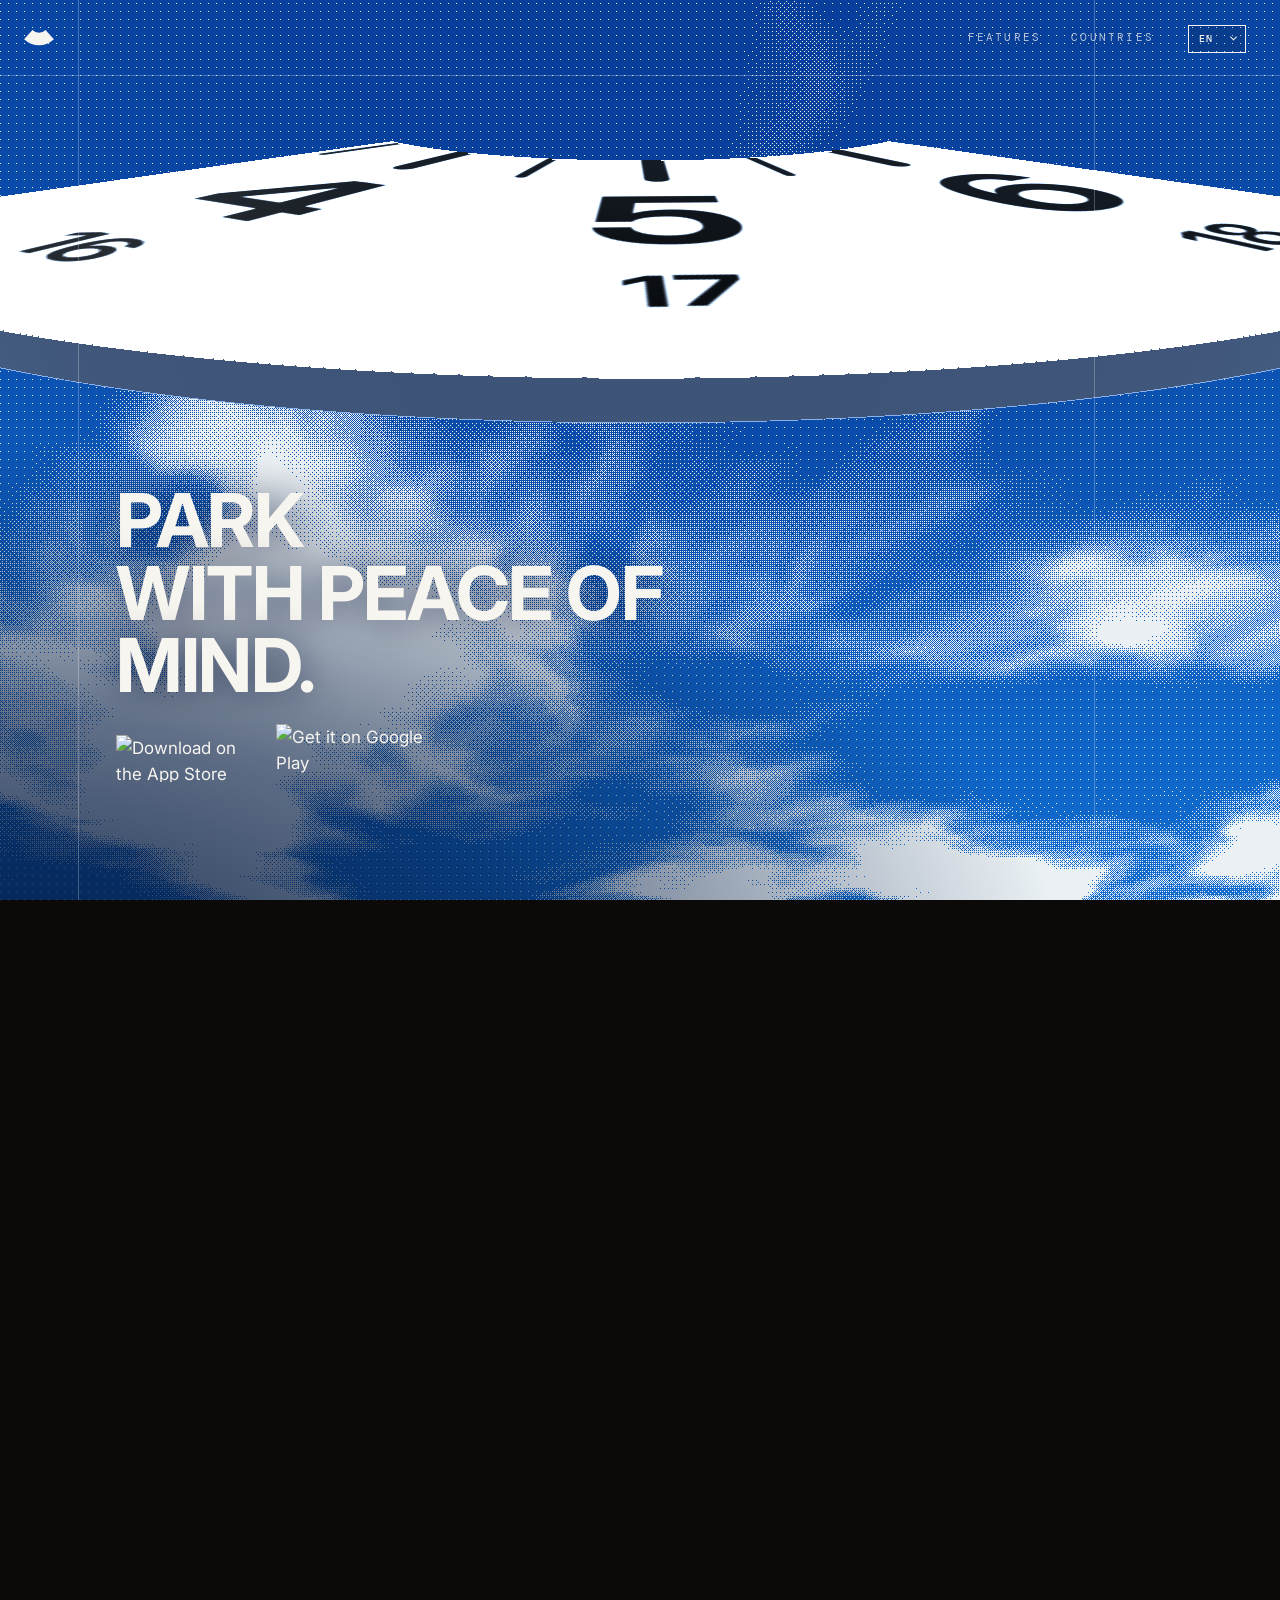
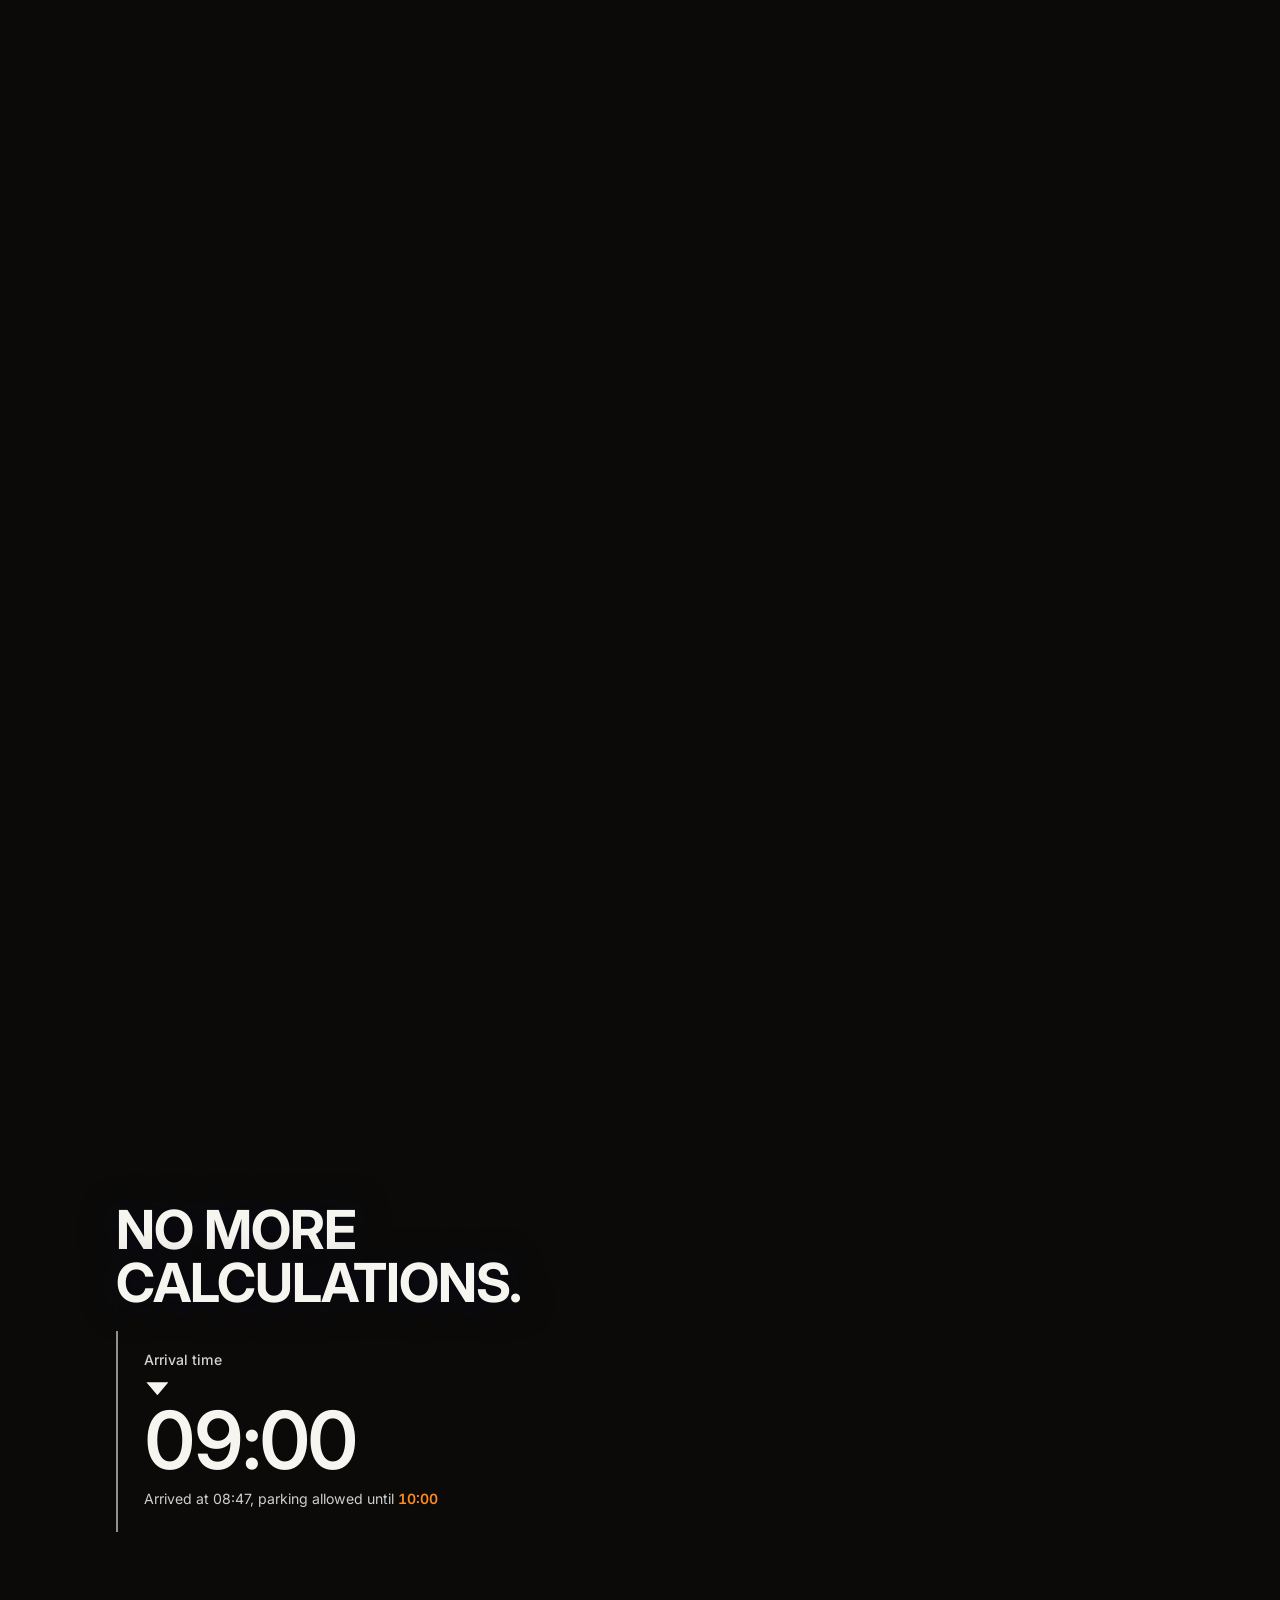
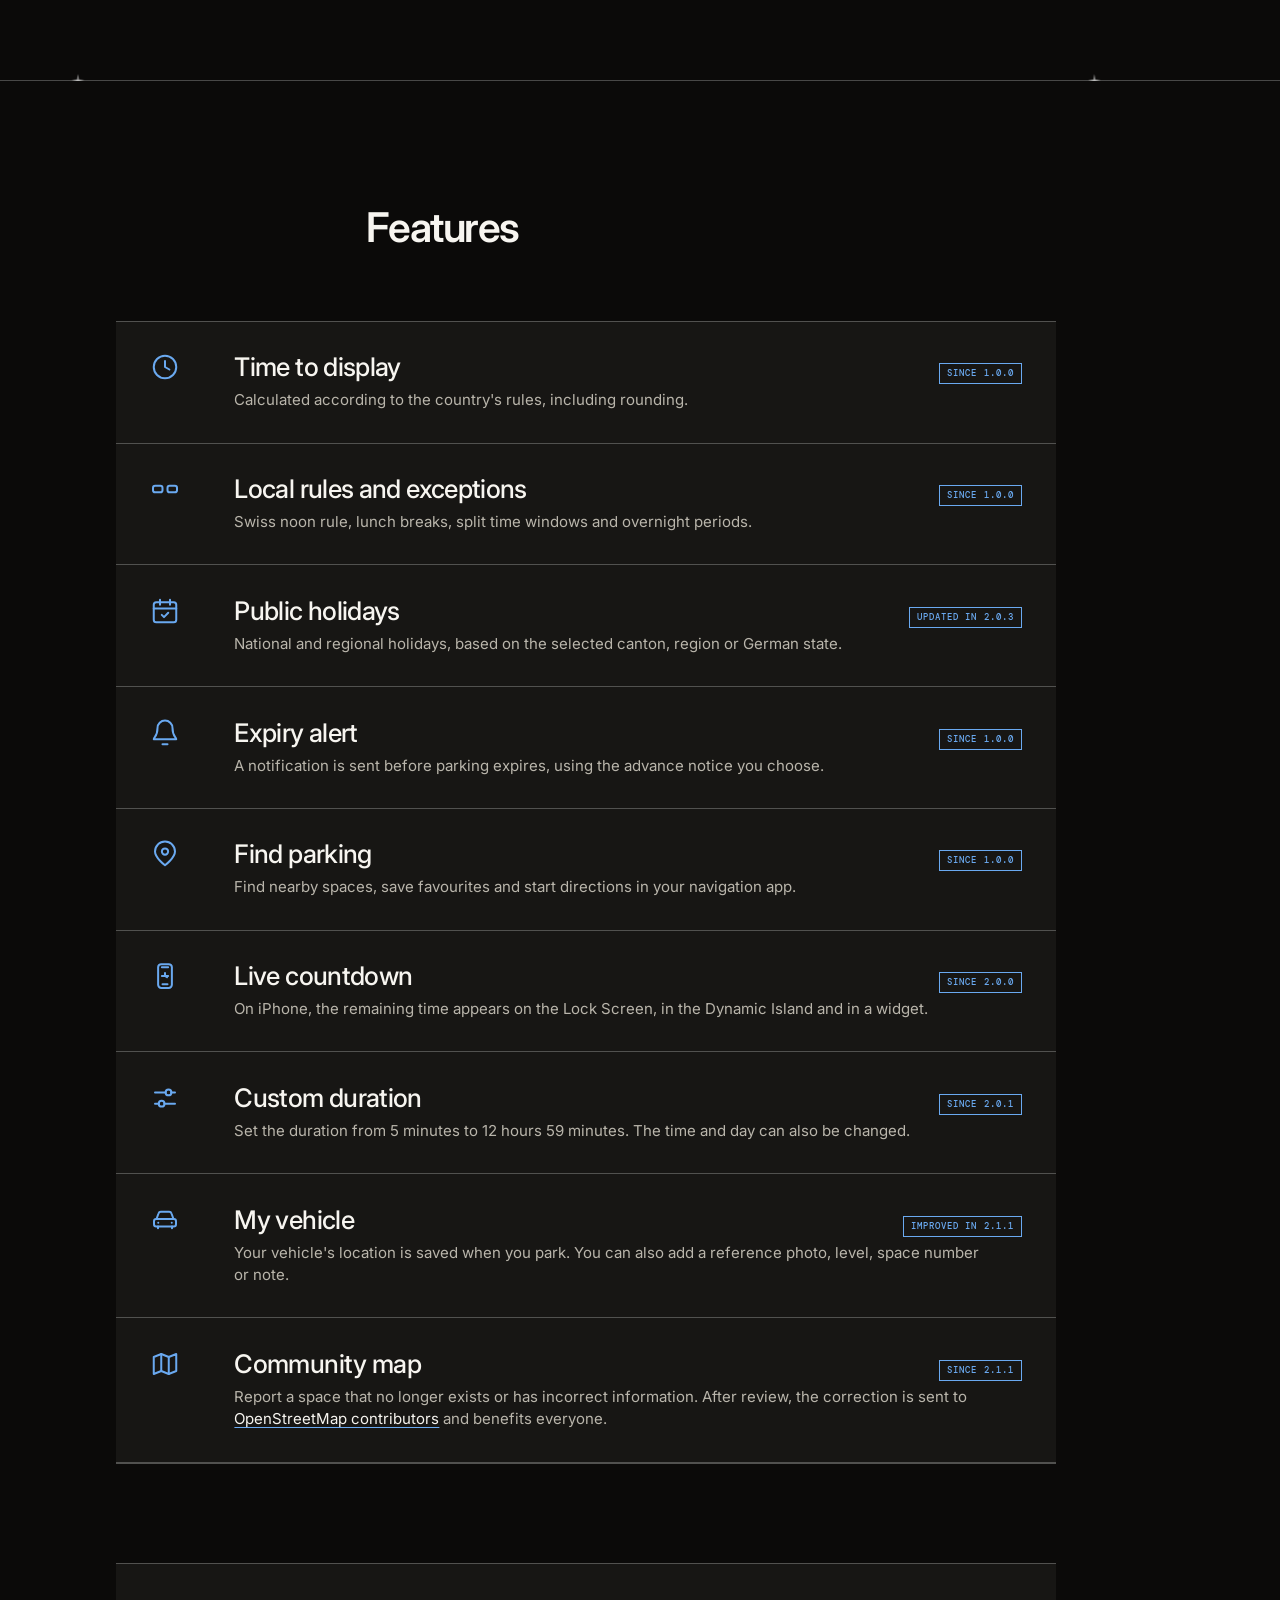
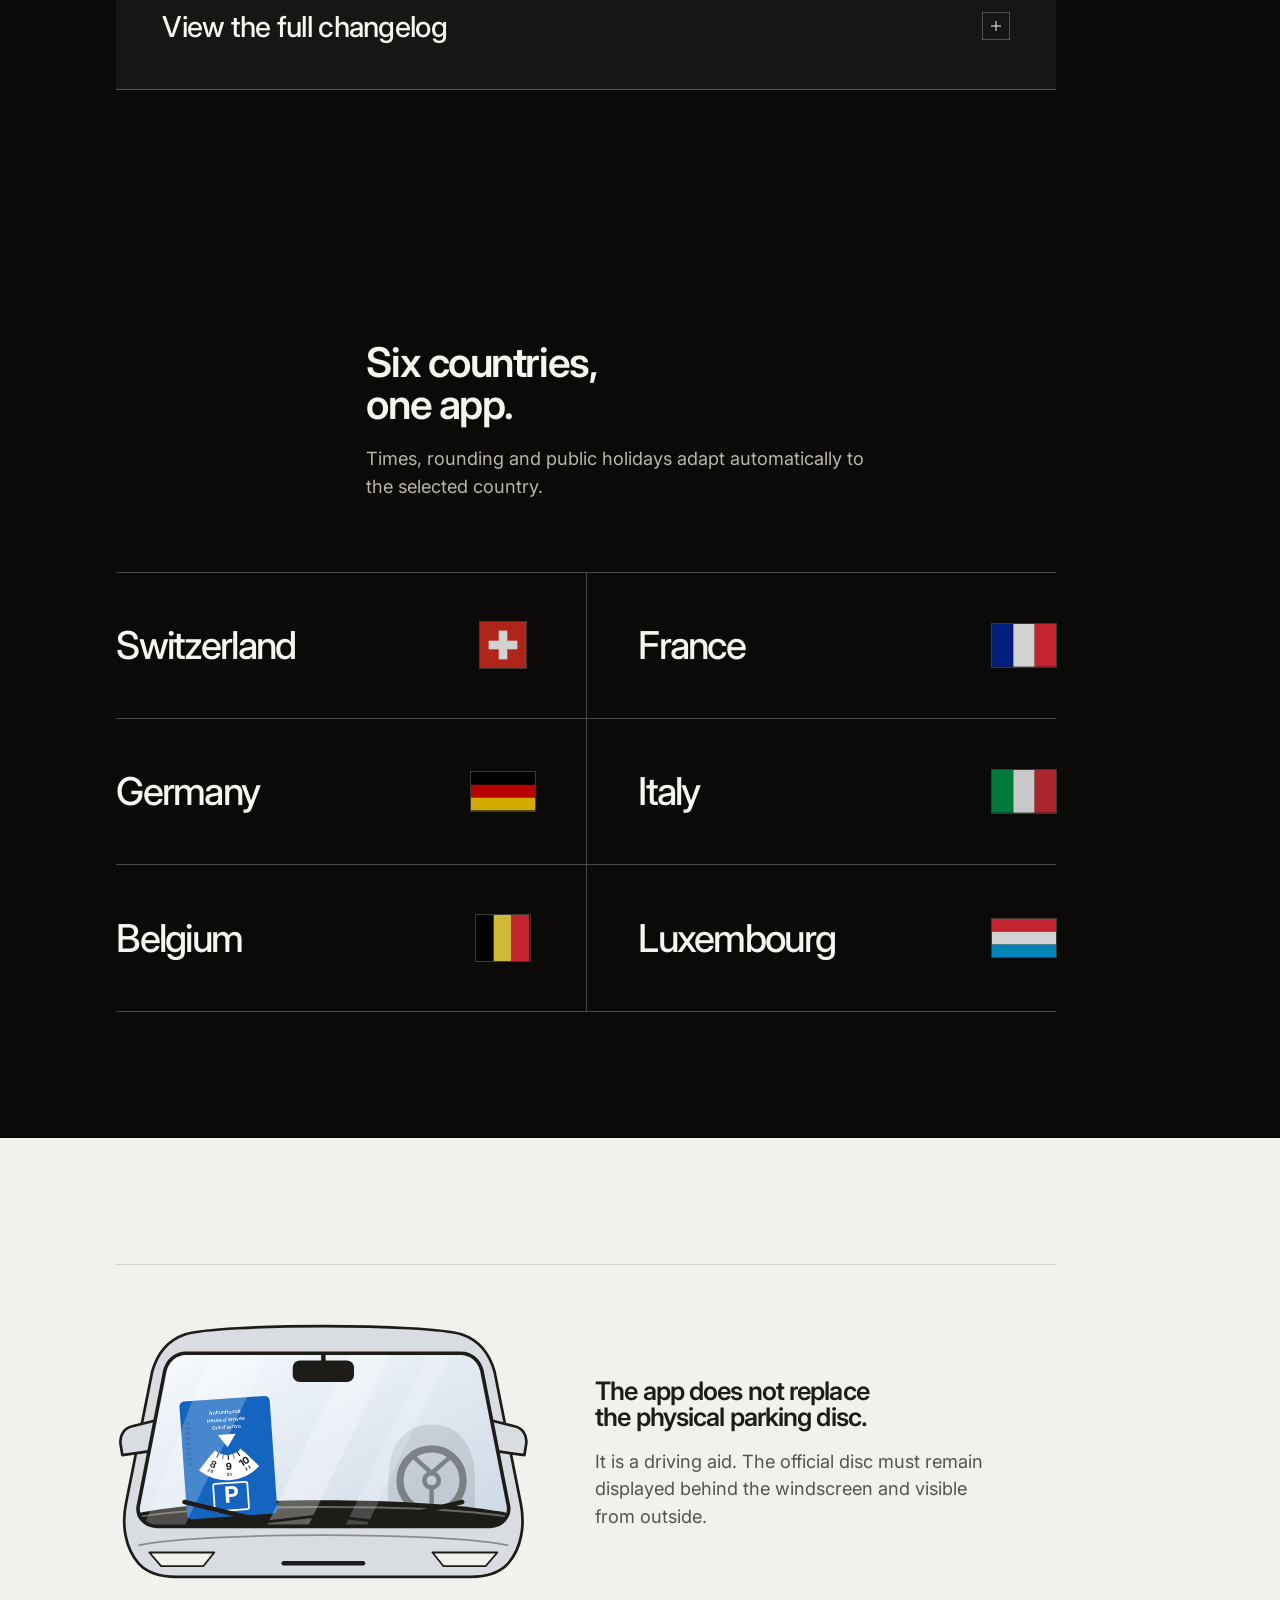
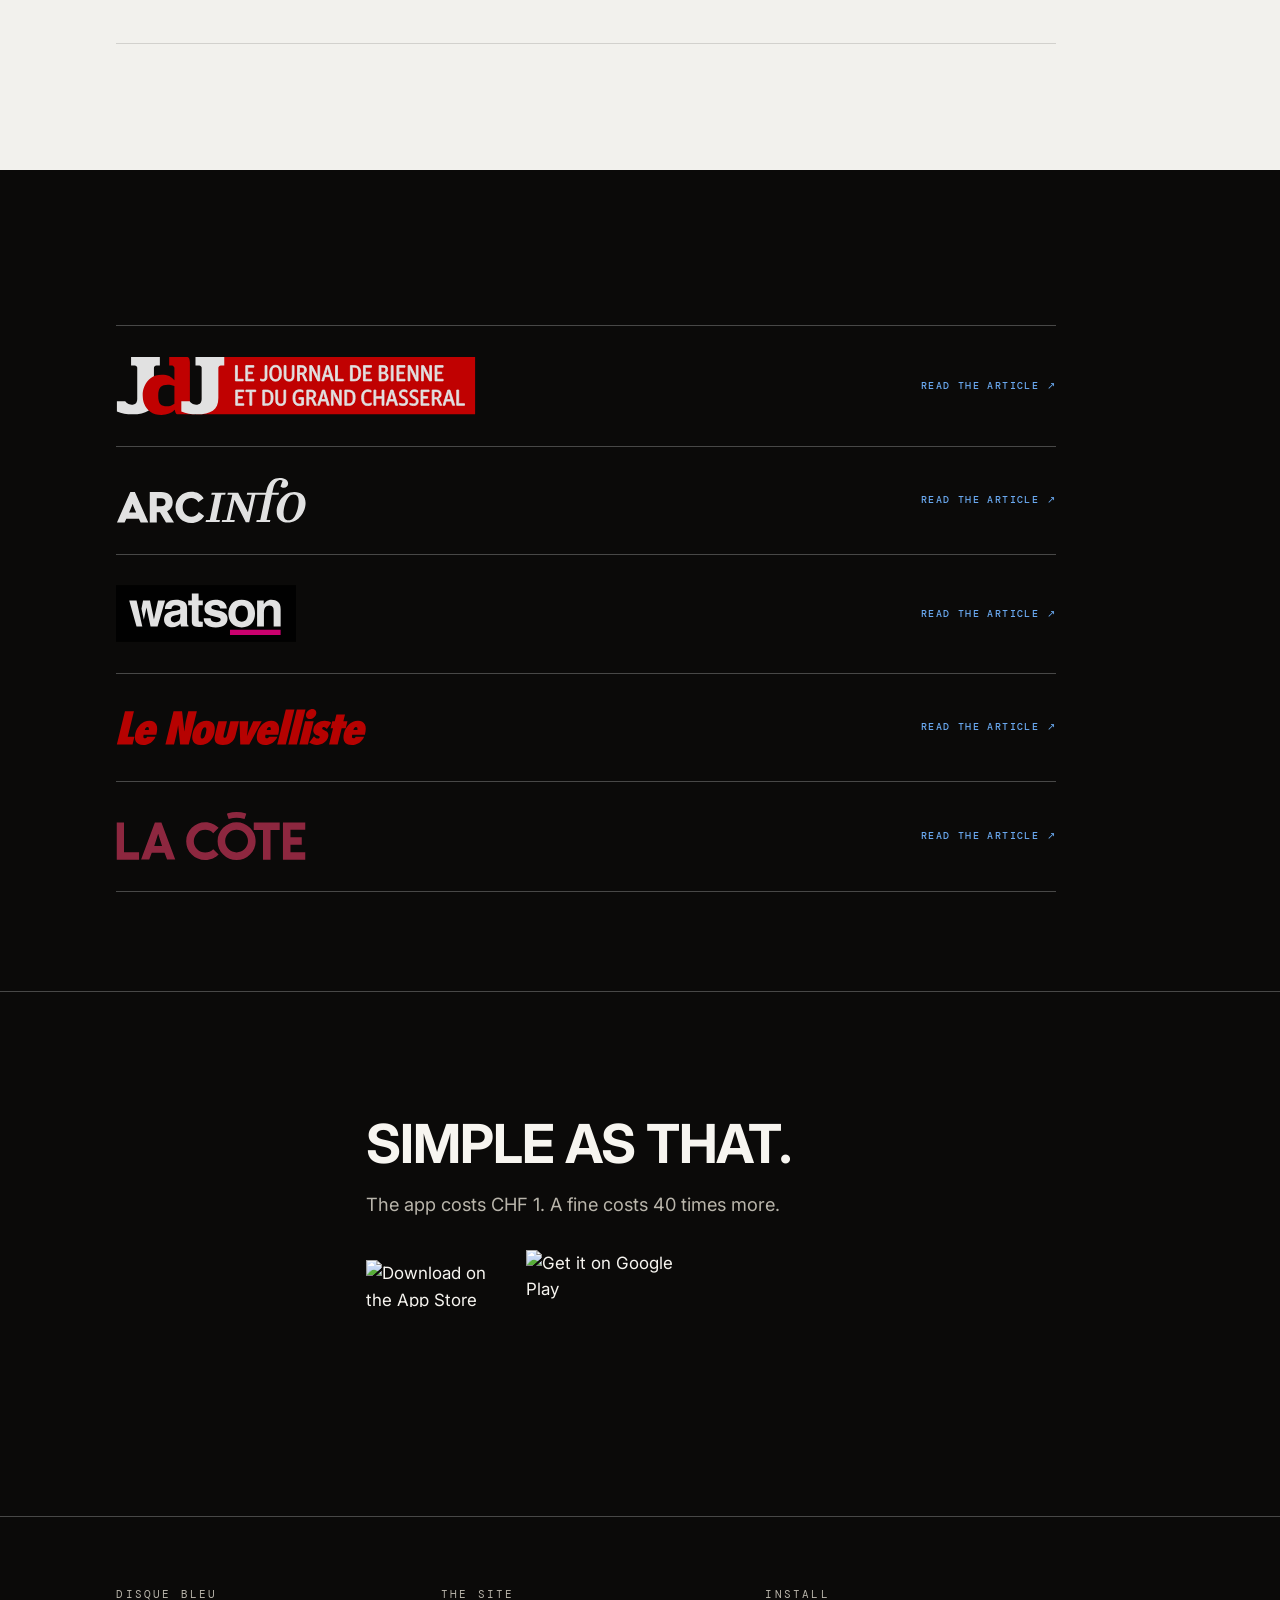
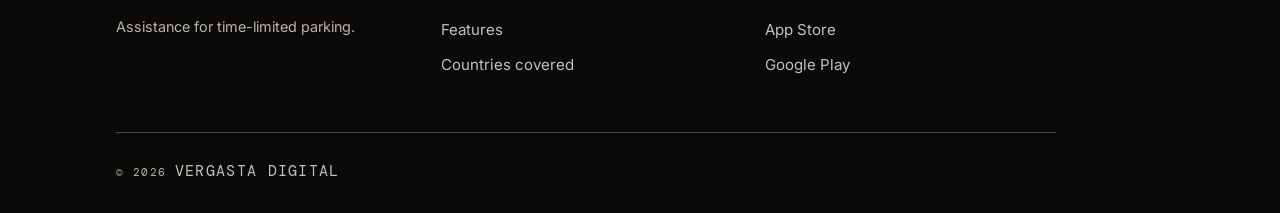
==== commit 557404cc: "Ajouter la version 2.1.3 Corriger l'affichage des notifications sur Android, qui n'apparaissaient pa" ====
--- a/index.html
+++ b/index.html
@@ -113,9 +113,9 @@
       "applicationCategory": "TravelApplication",
       "applicationSubCategory": "Parking",
       "operatingSystem": "iOS, Android",
-      "softwareVersion": "2.1.1",
+      "softwareVersion": "2.1.3",
       "datePublished": "2025-12-15",
-      "dateModified": "2026-08-20",
+      "dateModified": "2026-08-26",
       "inLanguage": [
         "fr",
         "en",
@@ -382,14 +382,29 @@
 
       <div class="feature-history__content" aria-labelledby="versions-title">
         <div class="version-list" data-stagger>
-          <article class="version-row is-current" data-version-row data-version="2.1.1" data-lift>
+          <article class="version-row is-current" data-version-row data-version="2.1.3" data-lift>
+            <div class="version-row__meta">
+              <strong>2.1.3</strong>
+              <time datetime="2026-08-26" data-i18n-date>26 août 2026</time>
+            </div>
+            <div class="version-row__body">
+              <h4 data-i18n="changelog.versions.0.title">Notifications corrigées sur Android</h4>
+              <p data-i18n="changelog.versions.0.text">
+                Correction de l'affichage des notifications sur Android :
+                l'alerte avant l'échéance n'apparaissait pas sur tous les
+                appareils.
+              </p>
+            </div>
+          </article>
+
+          <article class="version-row" data-version-row data-version="2.1.1" data-lift>
             <div class="version-row__meta">
               <strong>2.1.1</strong>
               <time datetime="2026-08-20" data-i18n-date>20 août 2026</time>
             </div>
             <div class="version-row__body">
-              <h4 data-i18n="changelog.versions.0.title">Italie, Belgique, Luxembourg, carte communautaire et Mon véhicule</h4>
-              <p data-i18n="changelog.versions.0.text">
+              <h4 data-i18n="changelog.versions.1.title">Italie, Belgique, Luxembourg, carte communautaire et Mon véhicule</h4>
+              <p data-i18n="changelog.versions.1.text">
                 Ajout de l'Italie, de la Belgique et du Luxembourg, avec leurs
                 règles de stationnement et leurs jours fériés. Ajout de la
                 carte communautaire pour signaler ou proposer une place à
@@ -406,8 +421,8 @@
               <time datetime="2026-08-19" data-i18n-date>19 août 2026</time>
             </div>
             <div class="version-row__body">
-              <h4 data-i18n="changelog.versions.1.title">Corrections des jours fériés</h4>
-              <p data-i18n="changelog.versions.1.text">
+              <h4 data-i18n="changelog.versions.2.title">Corrections des jours fériés</h4>
+              <p data-i18n="changelog.versions.2.text">
                 Vérification des 44 subdivisions alors couvertes, correction
                 des jours fériés dans onze cantons suisses et affichage des
                 prochains jours fériés au-delà de l'année en cours.
@@ -421,8 +436,8 @@
               <time datetime="2026-08-17" data-i18n-date>17 août 2026</time>
             </div>
             <div class="version-row__body">
-              <h4 data-i18n="changelog.versions.2.title">Compatibilité iPhone et Android, navigation</h4>
-              <p data-i18n="changelog.versions.2.text">
+              <h4 data-i18n="changelog.versions.3.title">Compatibilité iPhone et Android, navigation</h4>
+              <p data-i18n="changelog.versions.3.text">
                 Présentation de Disque Bleu dans Mes Échéances sur iPhone,
                 mise à niveau de la compatibilité Android et amélioration de
                 l'ouverture des applications de navigation.
@@ -436,8 +451,8 @@
               <time datetime="2026-07-30" data-i18n-date>30 juillet 2026</time>
             </div>
             <div class="version-row__body">
-              <h4 data-i18n="changelog.versions.3.title">Durée personnalisée</h4>
-              <p data-i18n="changelog.versions.3.text">
+              <h4 data-i18n="changelog.versions.4.title">Durée personnalisée</h4>
+              <p data-i18n="changelog.versions.4.text">
                 Ajout d'un sélecteur à deux roues pour définir librement la
                 durée du stationnement, de 5 minutes à 12 heures et 59 minutes.
               </p>
@@ -450,8 +465,8 @@
               <time datetime="2026-06-09" data-i18n-date>9 juin 2026</time>
             </div>
             <div class="version-row__body">
-              <h4 data-i18n="changelog.versions.4.title">Activités en direct et widget sur iPhone</h4>
-              <p data-i18n="changelog.versions.4.text">
+              <h4 data-i18n="changelog.versions.5.title">Activités en direct et widget sur iPhone</h4>
+              <p data-i18n="changelog.versions.5.text">
                 Ajout du temps restant sur l'écran verrouillé, dans la Dynamic
                 Island et dans un widget. Ces affichages sont disponibles dans
                 les quatre langues de l'application.
@@ -465,8 +480,8 @@
               <time datetime="2026-05-04" data-i18n-date>4 mai 2026</time>
             </div>
             <div class="version-row__body">
-              <h4 data-i18n="changelog.versions.5.title">Fin de la bêta allemande</h4>
-              <p data-i18n="changelog.versions.5.text">
+              <h4 data-i18n="changelog.versions.6.title">Fin de la bêta allemande</h4>
+              <p data-i18n="changelog.versions.6.text">
                 Fin de la bêta allemande. Ajout de la Brötchentaste pour les
                 arrêts de 30 minutes, suggestion du pays selon la position et
                 détection automatique des zones bleues à proximité.
@@ -480,8 +495,8 @@
               <time datetime="2026-02-24" data-i18n-date>24 février 2026</time>
             </div>
             <div class="version-row__body">
-              <h4 data-i18n="changelog.versions.6.title">Changement de nom et traductions allemandes</h4>
-              <p data-i18n="changelog.versions.6.text">
+              <h4 data-i18n="changelog.versions.7.title">Changement de nom et traductions allemandes</h4>
+              <p data-i18n="changelog.versions.7.text">
                 L'application « Disque Bleu Suisse » devient « Disque Bleu ».
                 Ajout d'un parcours d'accueil en allemand et traduction complète
                 des noms des Länder.
@@ -495,8 +510,8 @@
               <time datetime="2026-02-20" data-i18n-date>20 février 2026</time>
             </div>
             <div class="version-row__body">
-              <h4 data-i18n="changelog.versions.7.title">Ajout de l'Allemagne en bêta</h4>
-              <p data-i18n="changelog.versions.7.text">
+              <h4 data-i18n="changelog.versions.8.title">Ajout de l'Allemagne en bêta</h4>
+              <p data-i18n="changelog.versions.8.text">
                 Ajout des règles allemandes, des seize Länder et de leurs jours
                 fériés régionaux. Cette prise en charge est initialement proposée
                 en bêta.
@@ -510,8 +525,8 @@
               <time datetime="2026-02-19" data-i18n-date>19 février 2026</time>
             </div>
             <div class="version-row__body">
-              <h4 data-i18n="changelog.versions.8.title">Fin de la bêta française</h4>
-              <p data-i18n="changelog.versions.8.text">
+              <h4 data-i18n="changelog.versions.9.title">Fin de la bêta française</h4>
+              <p data-i18n="changelog.versions.9.text">
                 Fin de la bêta française, ajout des jours fériés spécifiques à
                 l'Alsace-Moselle, localisation des noms et adaptation de
                 l'interface aux petits écrans.
@@ -525,8 +540,8 @@
               <time datetime="2026-02-13" data-i18n-date>13 février 2026</time>
             </div>
             <div class="version-row__body">
-              <h4 data-i18n="changelog.versions.9.title">Ajout de la France en bêta</h4>
-              <p data-i18n="changelog.versions.9.text">
+              <h4 data-i18n="changelog.versions.10.title">Ajout de la France en bêta</h4>
+              <p data-i18n="changelog.versions.10.text">
                 Ajout des règles françaises, de la pause déjeuner, des jours
                 fériés et du cas particulier de l'Alsace-Moselle.
               </p>
@@ -539,8 +554,8 @@
               <time datetime="2026-01-31" data-i18n-date>31 janvier 2026</time>
             </div>
             <div class="version-row__body">
-              <h4 data-i18n="changelog.versions.10.title">Position du véhicule et avertissement</h4>
-              <p data-i18n="changelog.versions.10.text">
+              <h4 data-i18n="changelog.versions.11.title">Position du véhicule et avertissement</h4>
+              <p data-i18n="changelog.versions.11.text">
                 La position du véhicule reste disponible après l'expiration du
                 disque et le redémarrage de l'application. Ajout d'un rappel
                 indiquant que l'application ne remplace pas le disque physique.
@@ -554,8 +569,8 @@
               <time datetime="2025-12-15" data-i18n-date>15 décembre 2025</time>
             </div>
             <div class="version-row__body">
-              <h4 data-i18n="changelog.versions.11.title">Première version</h4>
-              <p data-i18n="changelog.versions.11.text">
+              <h4 data-i18n="changelog.versions.12.title">Première version</h4>
+              <p data-i18n="changelog.versions.12.text">
                 Calcul des règles suisses, compte à rebours, alertes, quatre
                 langues, cantons et jours fériés, mémorisation de la position
                 du véhicule et recherche de zones bleues à proximité.
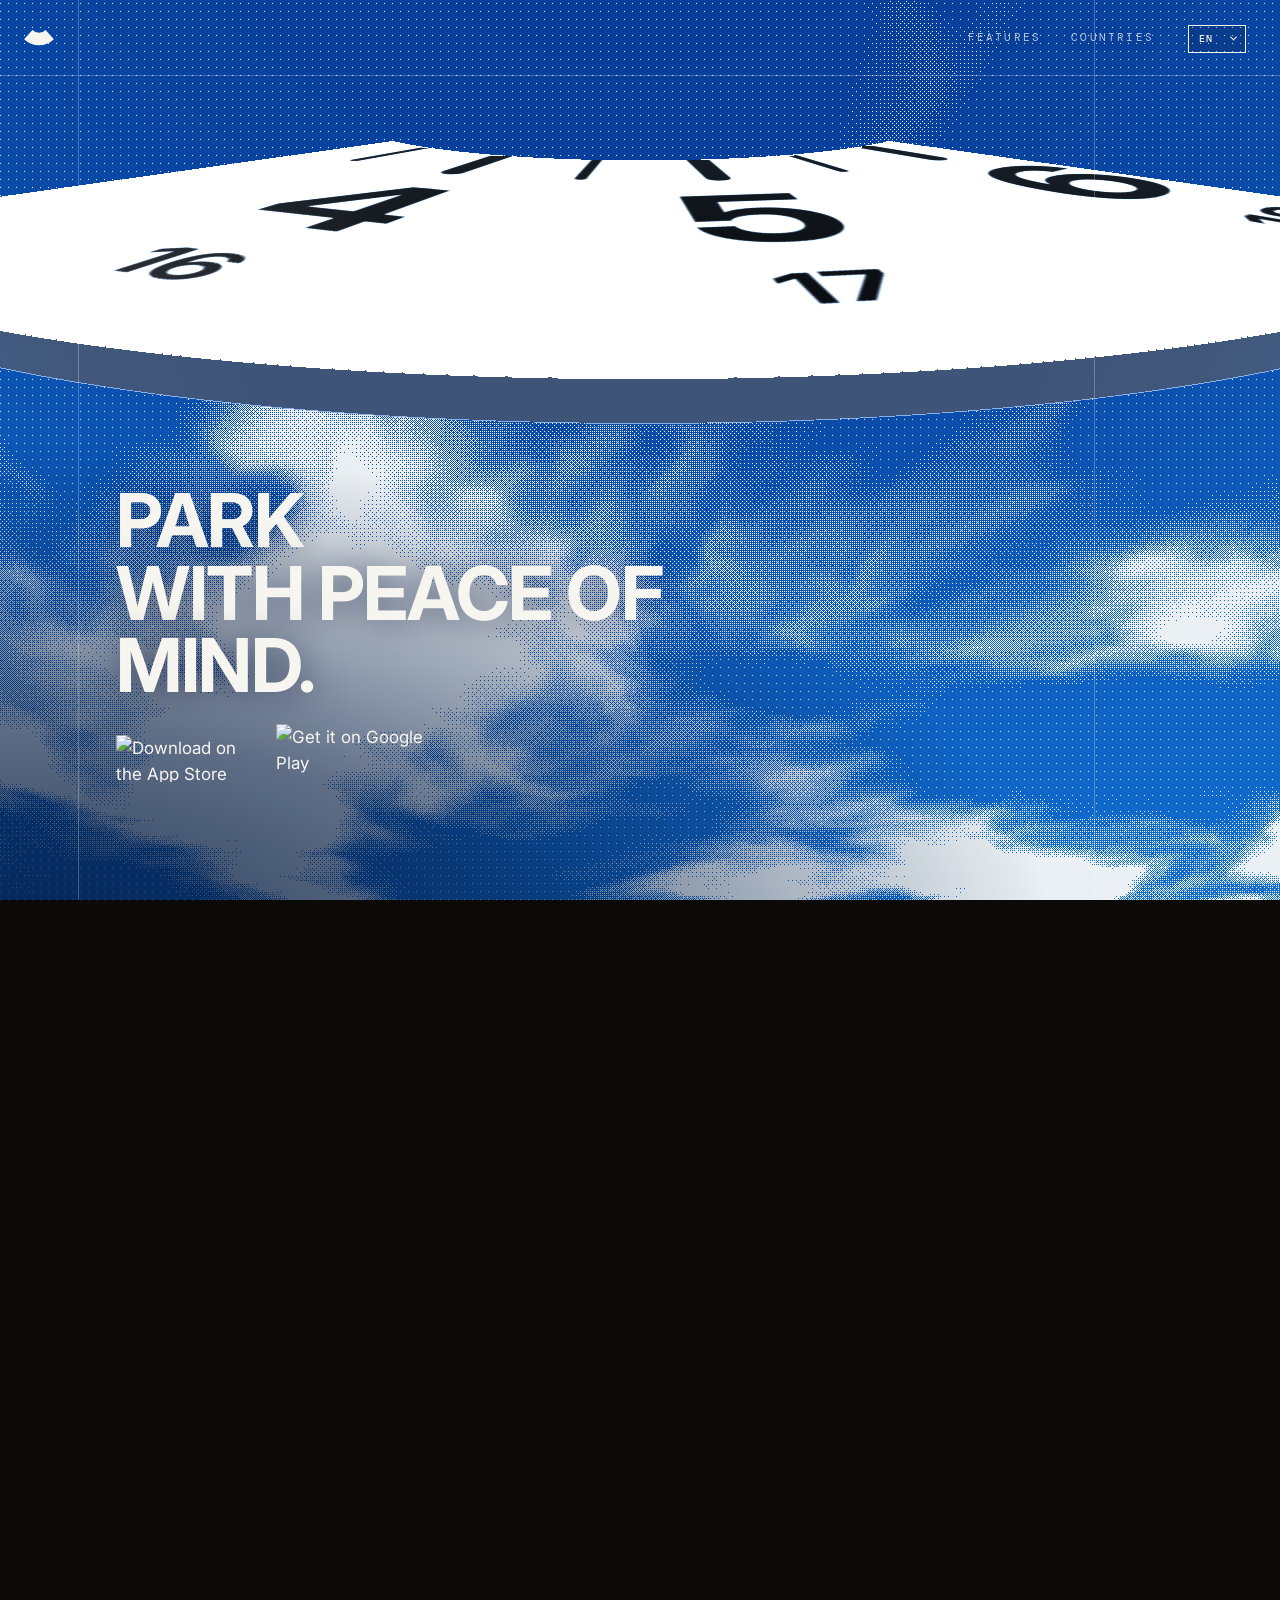
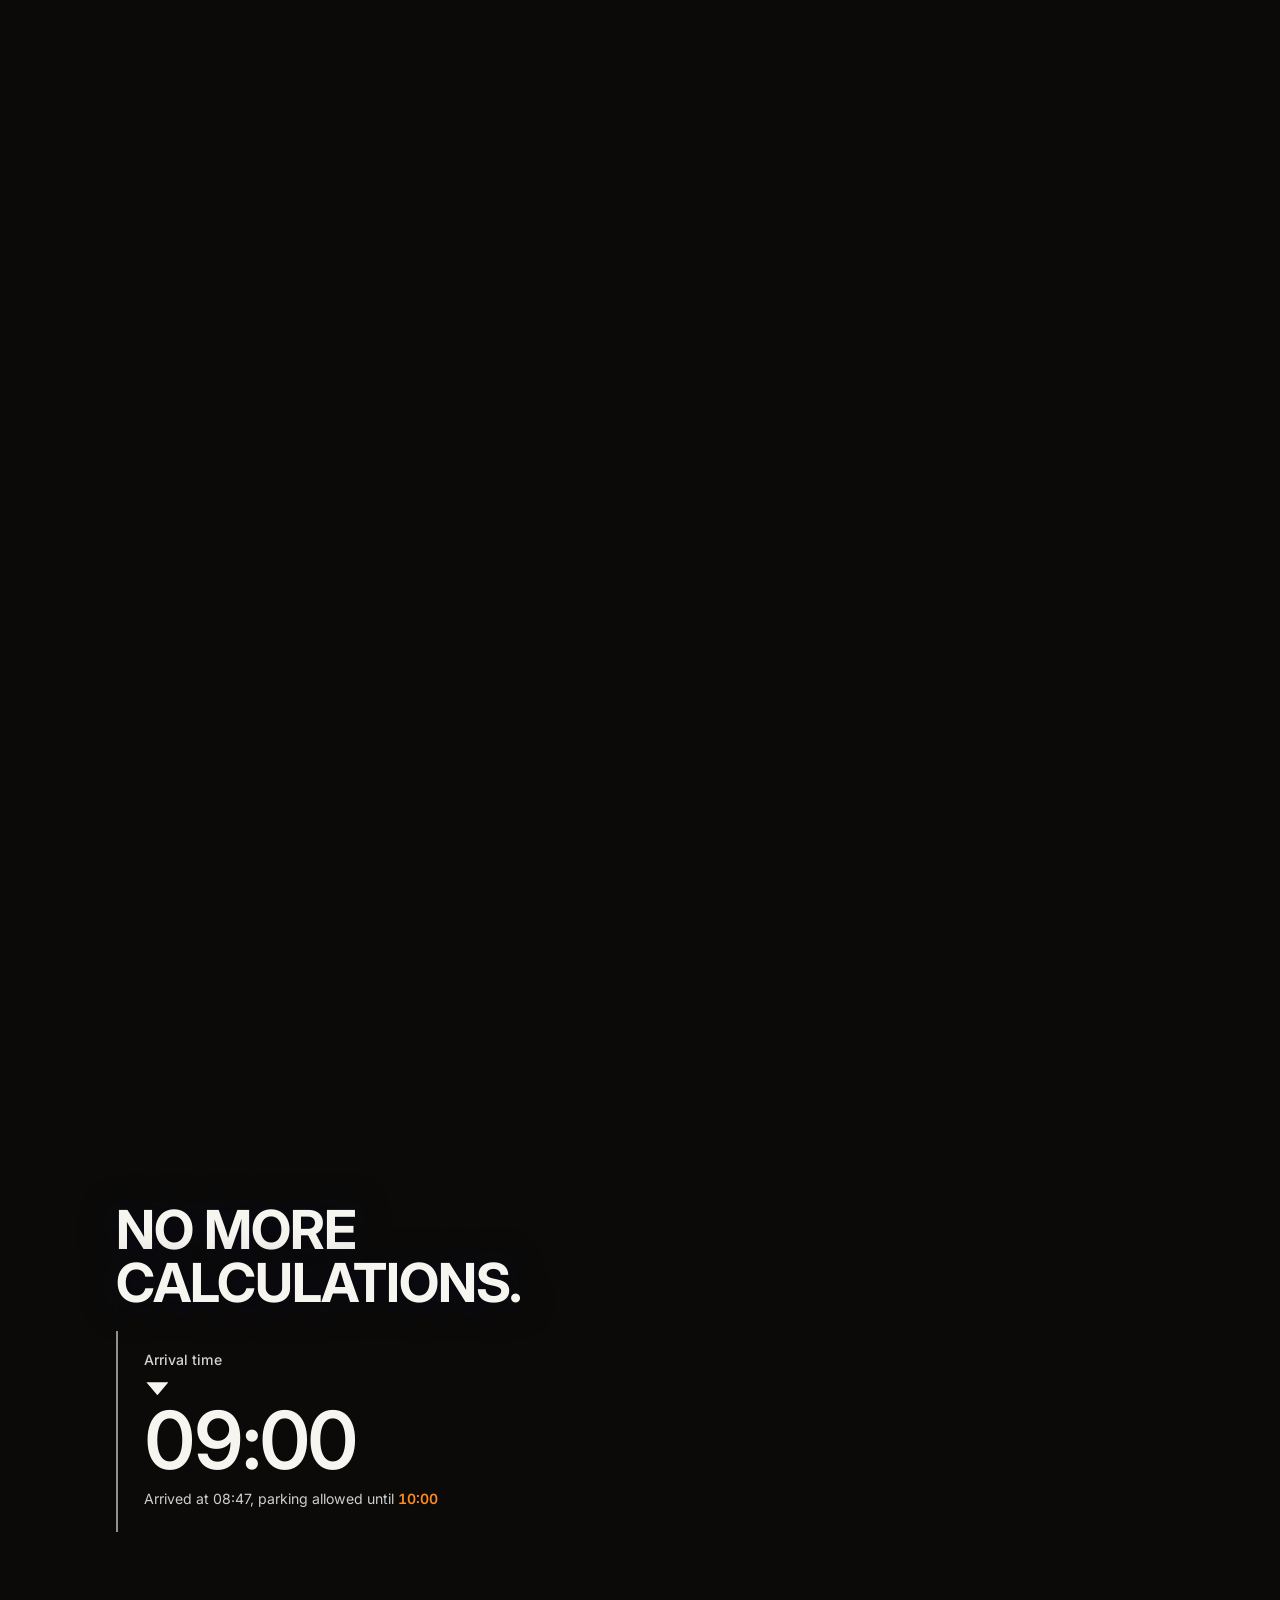
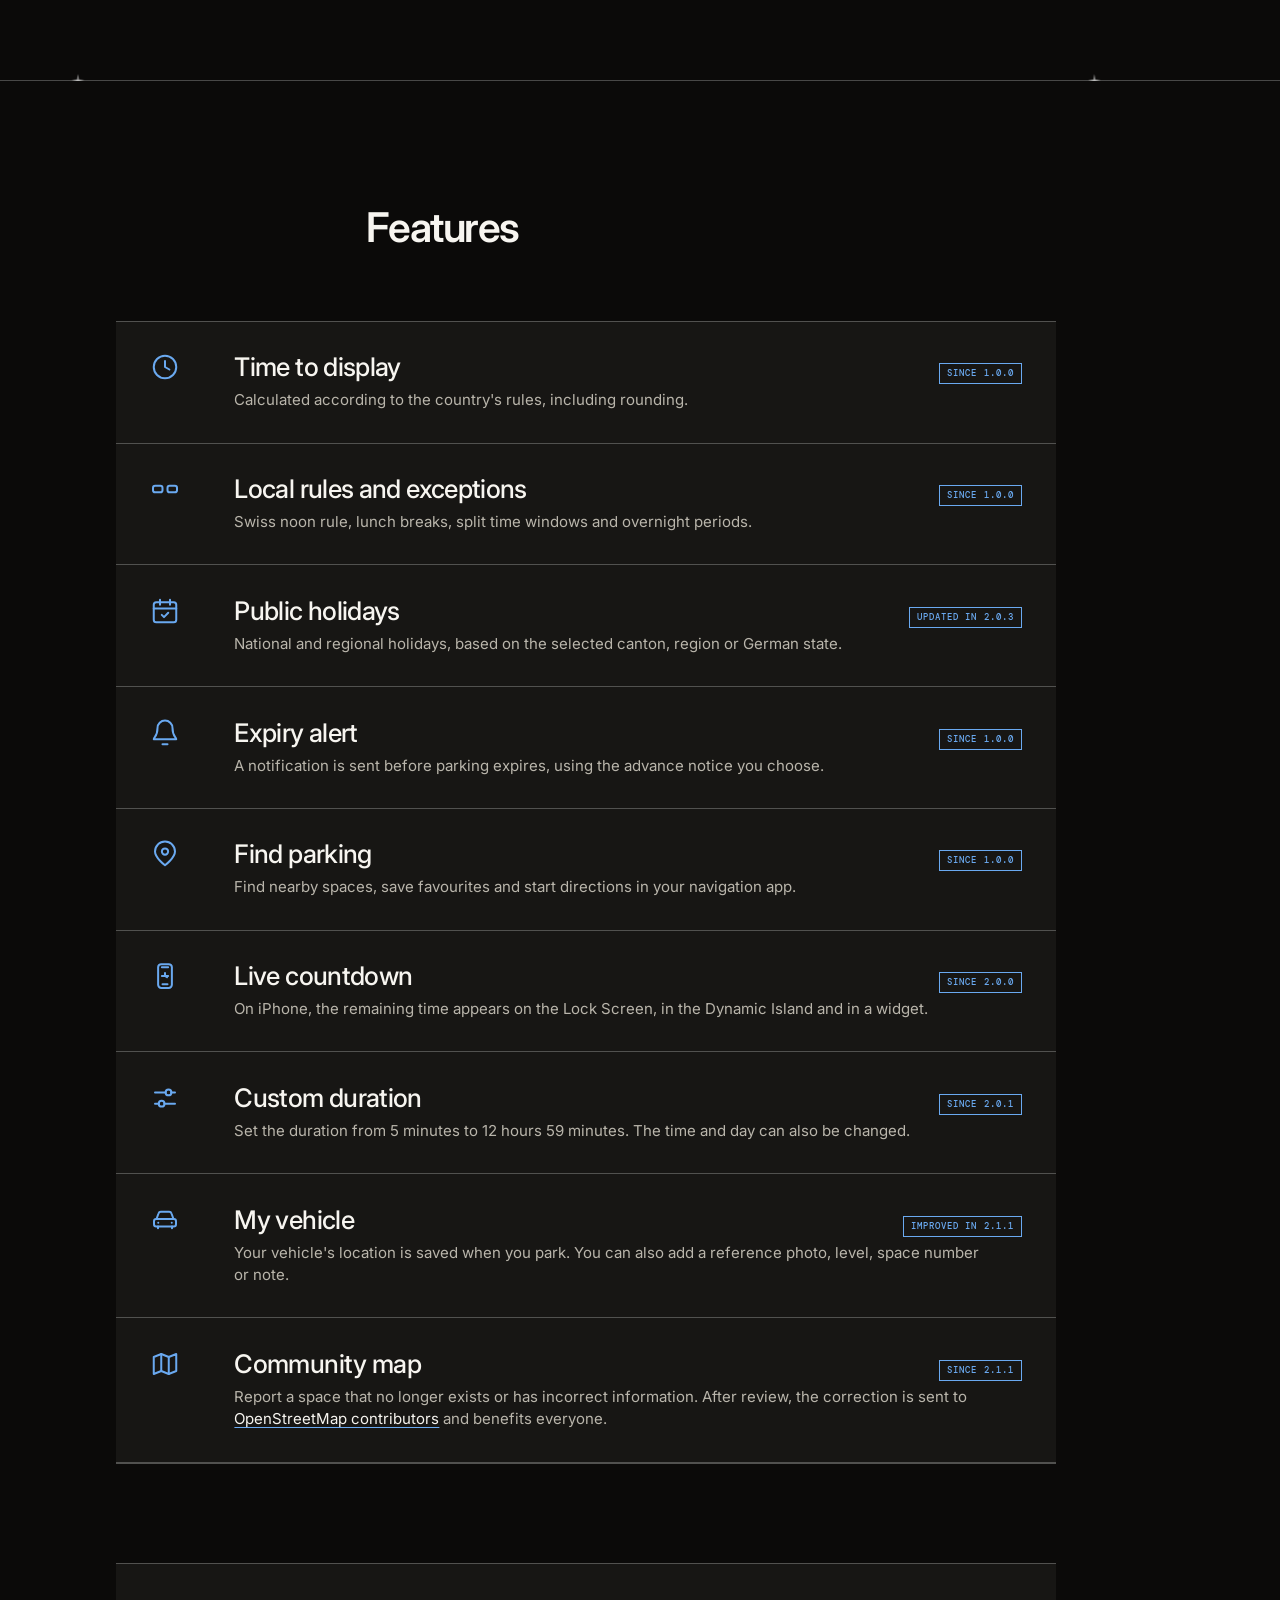
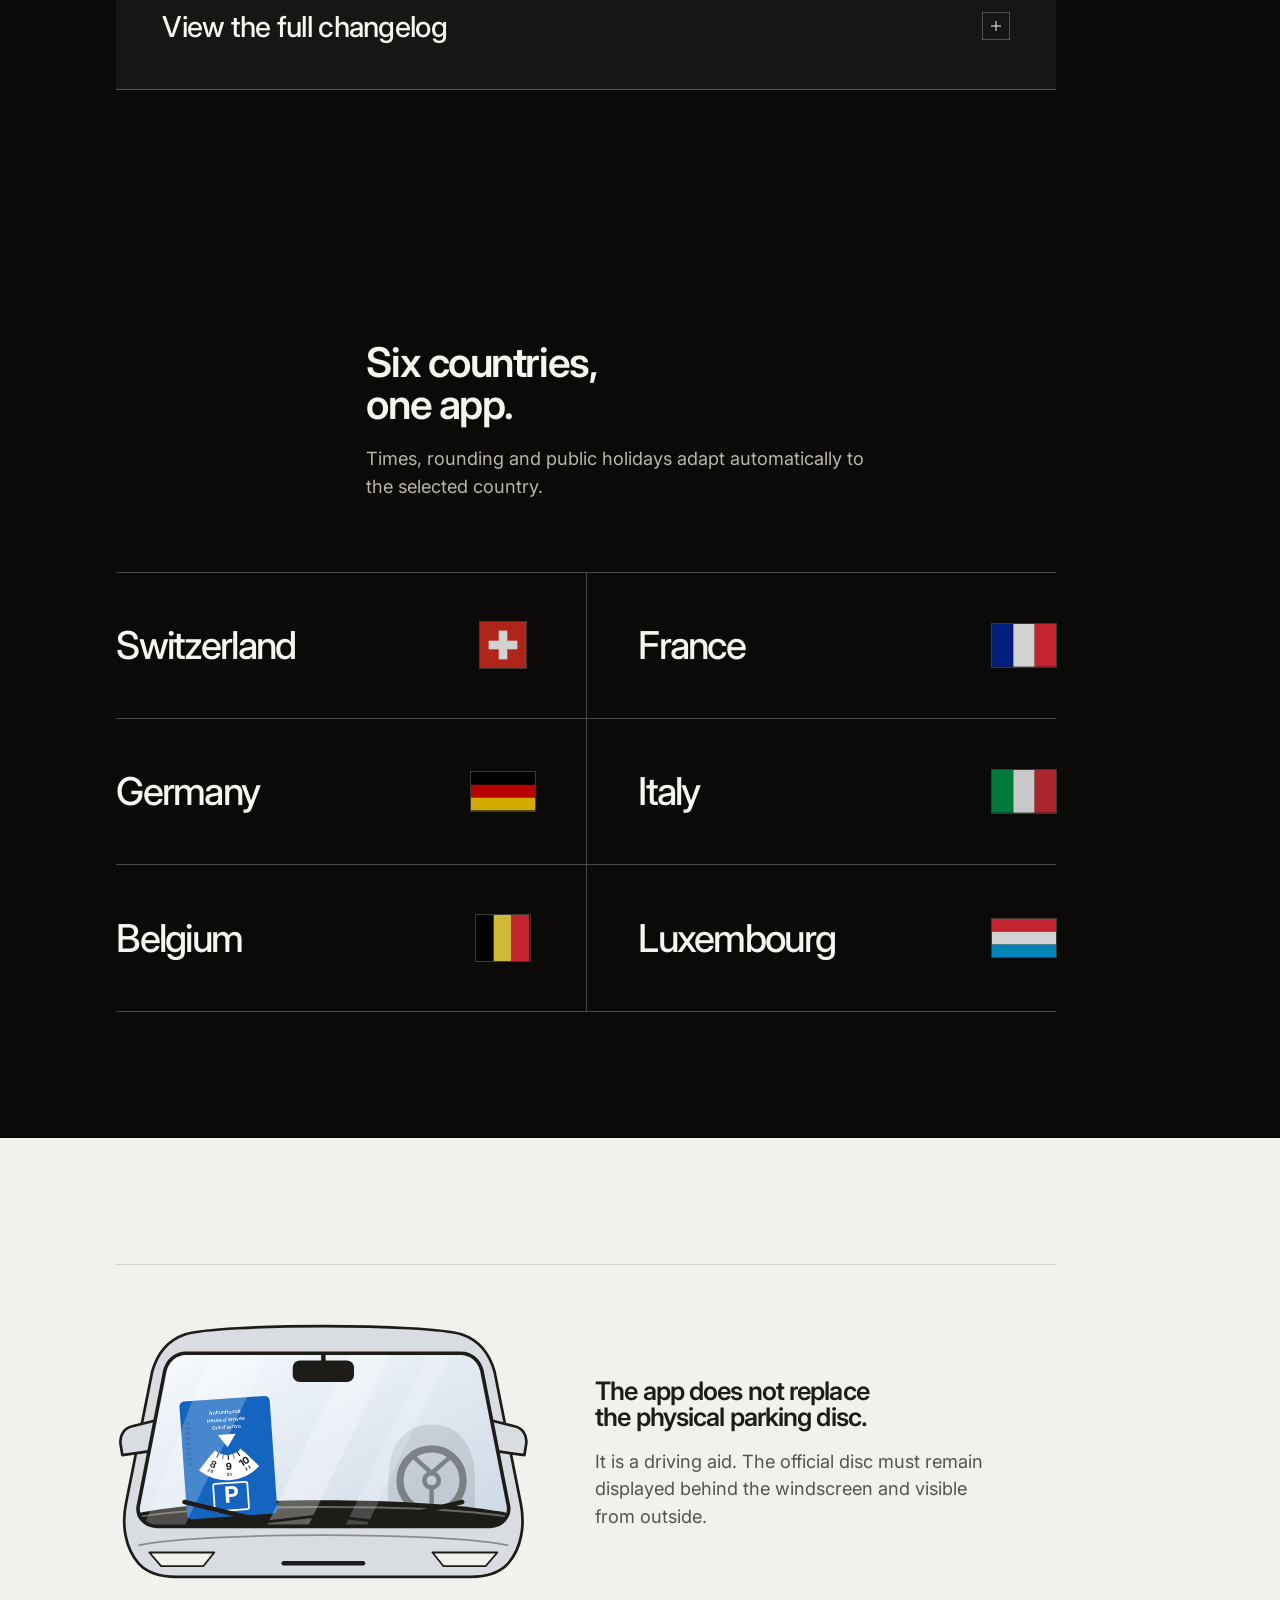
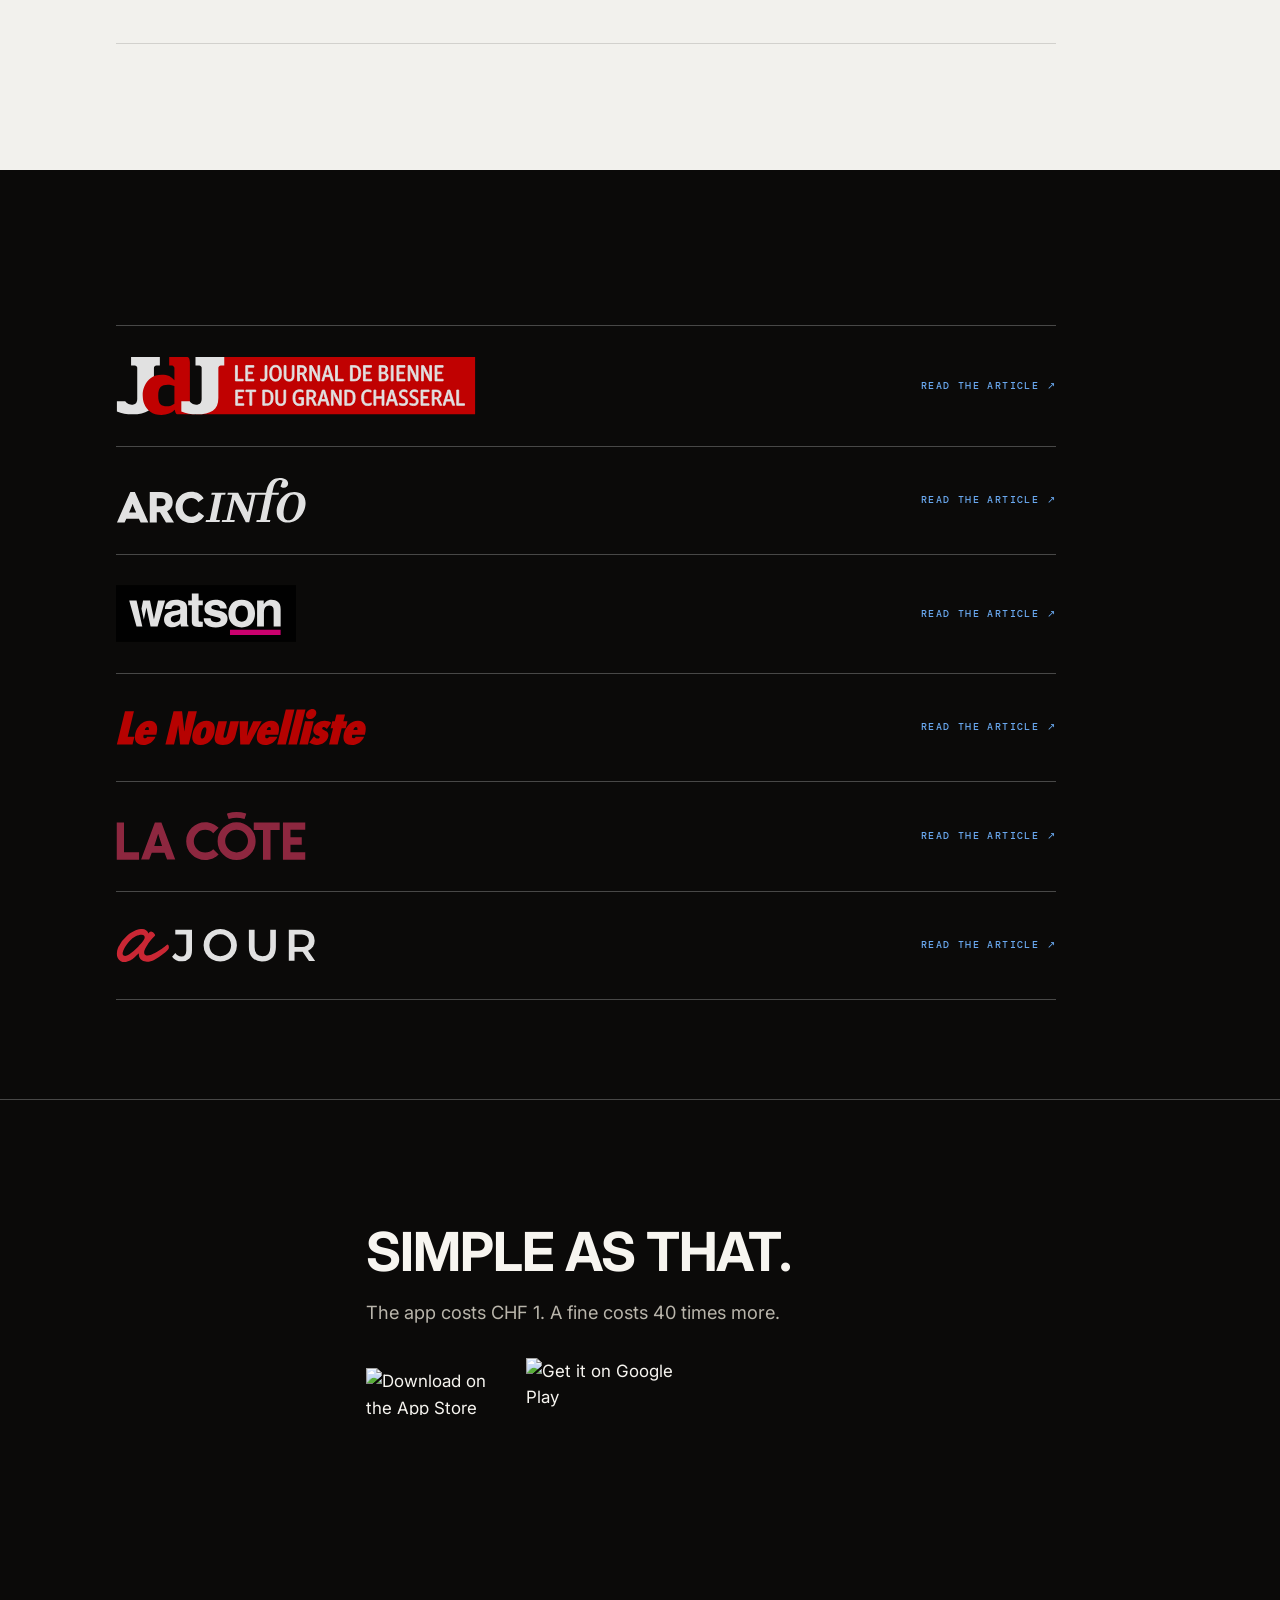
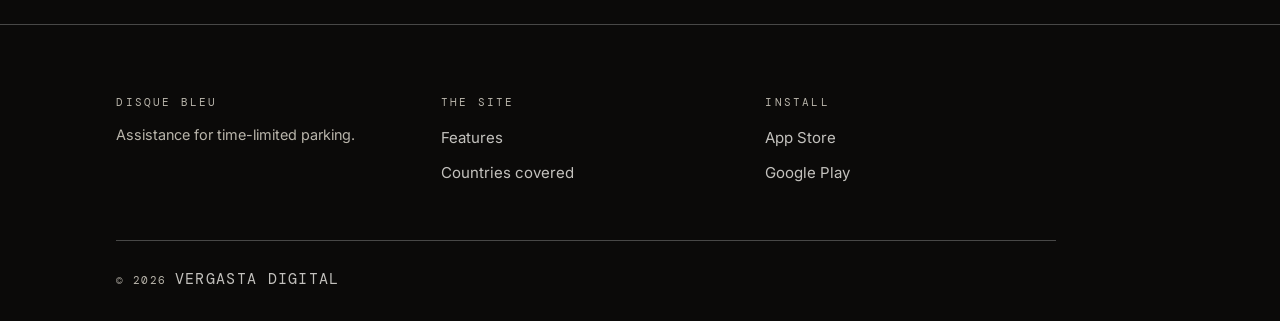
==== commit 8481fab6: "Ajoute la parution ajour dans la section presse Sixième média de la liste « Apparu sur » : lien vers" ====
--- a/index.html
+++ b/index.html
@@ -782,6 +782,10 @@
         <img class="press-source__logo press-source__logo--lacote" src="assets/img/press/la-cote.svg" width="126" height="32" loading="lazy" decoding="async" alt="La Côte">
         <span class="press-source__action" data-i18n="press.action">Lire l'article ↗</span>
       </a>
+      <a class="press-source" href="https://ajour.ch/story/692944/er-vergisst-seine-blaue-scheibe-und-entwickelt-eine-app-um-bussen-zu-vermeiden" target="_blank" rel="noopener noreferrer" aria-label="Lire l'article d'ajour" data-i18n-aria-label="press.sources.5" data-lift>
+        <img class="press-source__logo press-source__logo--ajour" src="assets/img/press/ajour.svg" width="153" height="25" loading="lazy" decoding="async" alt="ajour">
+        <span class="press-source__action" data-i18n="press.action">Lire l'article ↗</span>
+      </a>
     </div>
   </div>
 </section>
--- a/assets/css/app.css
+++ b/assets/css/app.css
@@ -1058,6 +1058,7 @@
 .press-source__logo--watson { width: min(100%, 180px); }
 .press-source__logo--nouvelliste { width: min(100%, 250px); }
 .press-source__logo--lacote { width: min(100%, 190px); }
+.press-source__logo--ajour { width: min(100%, 200px); }
 
 .press-source__action {
   font: 500 10px / 1.4 var(--code);
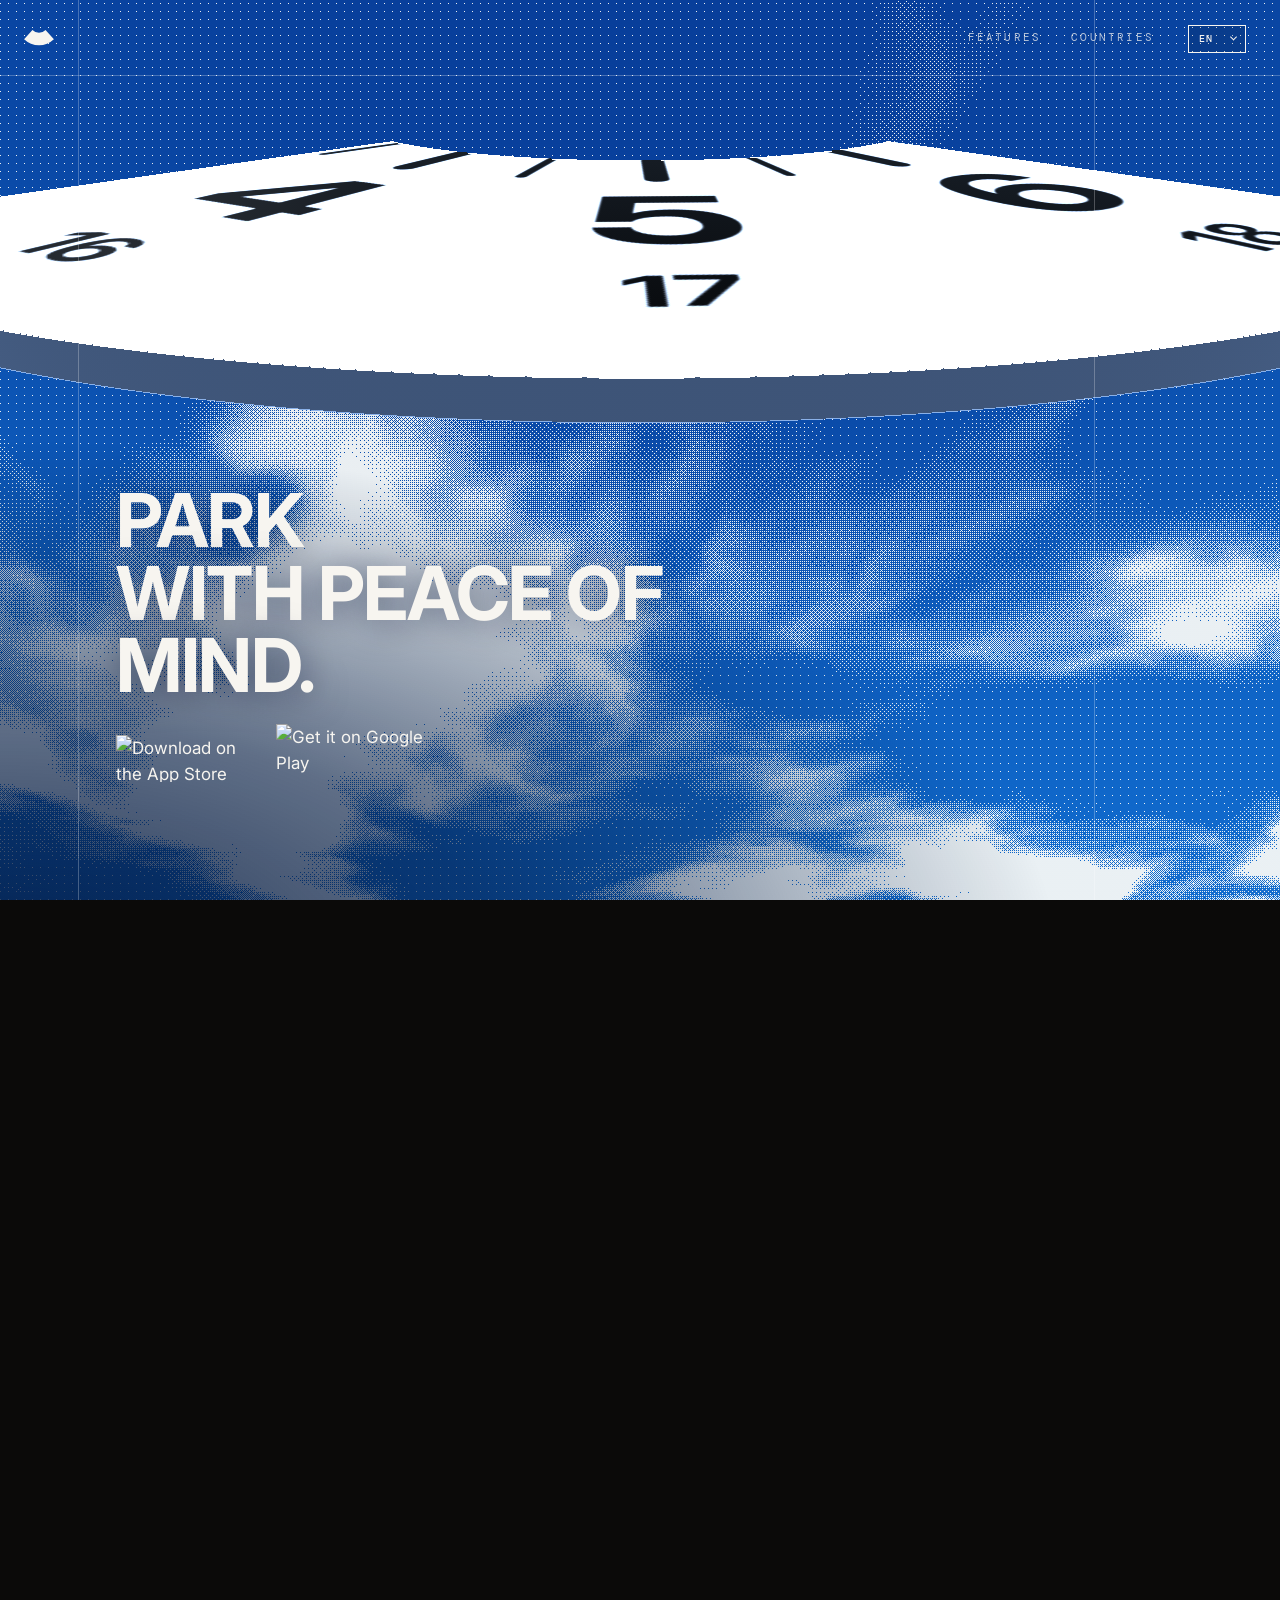
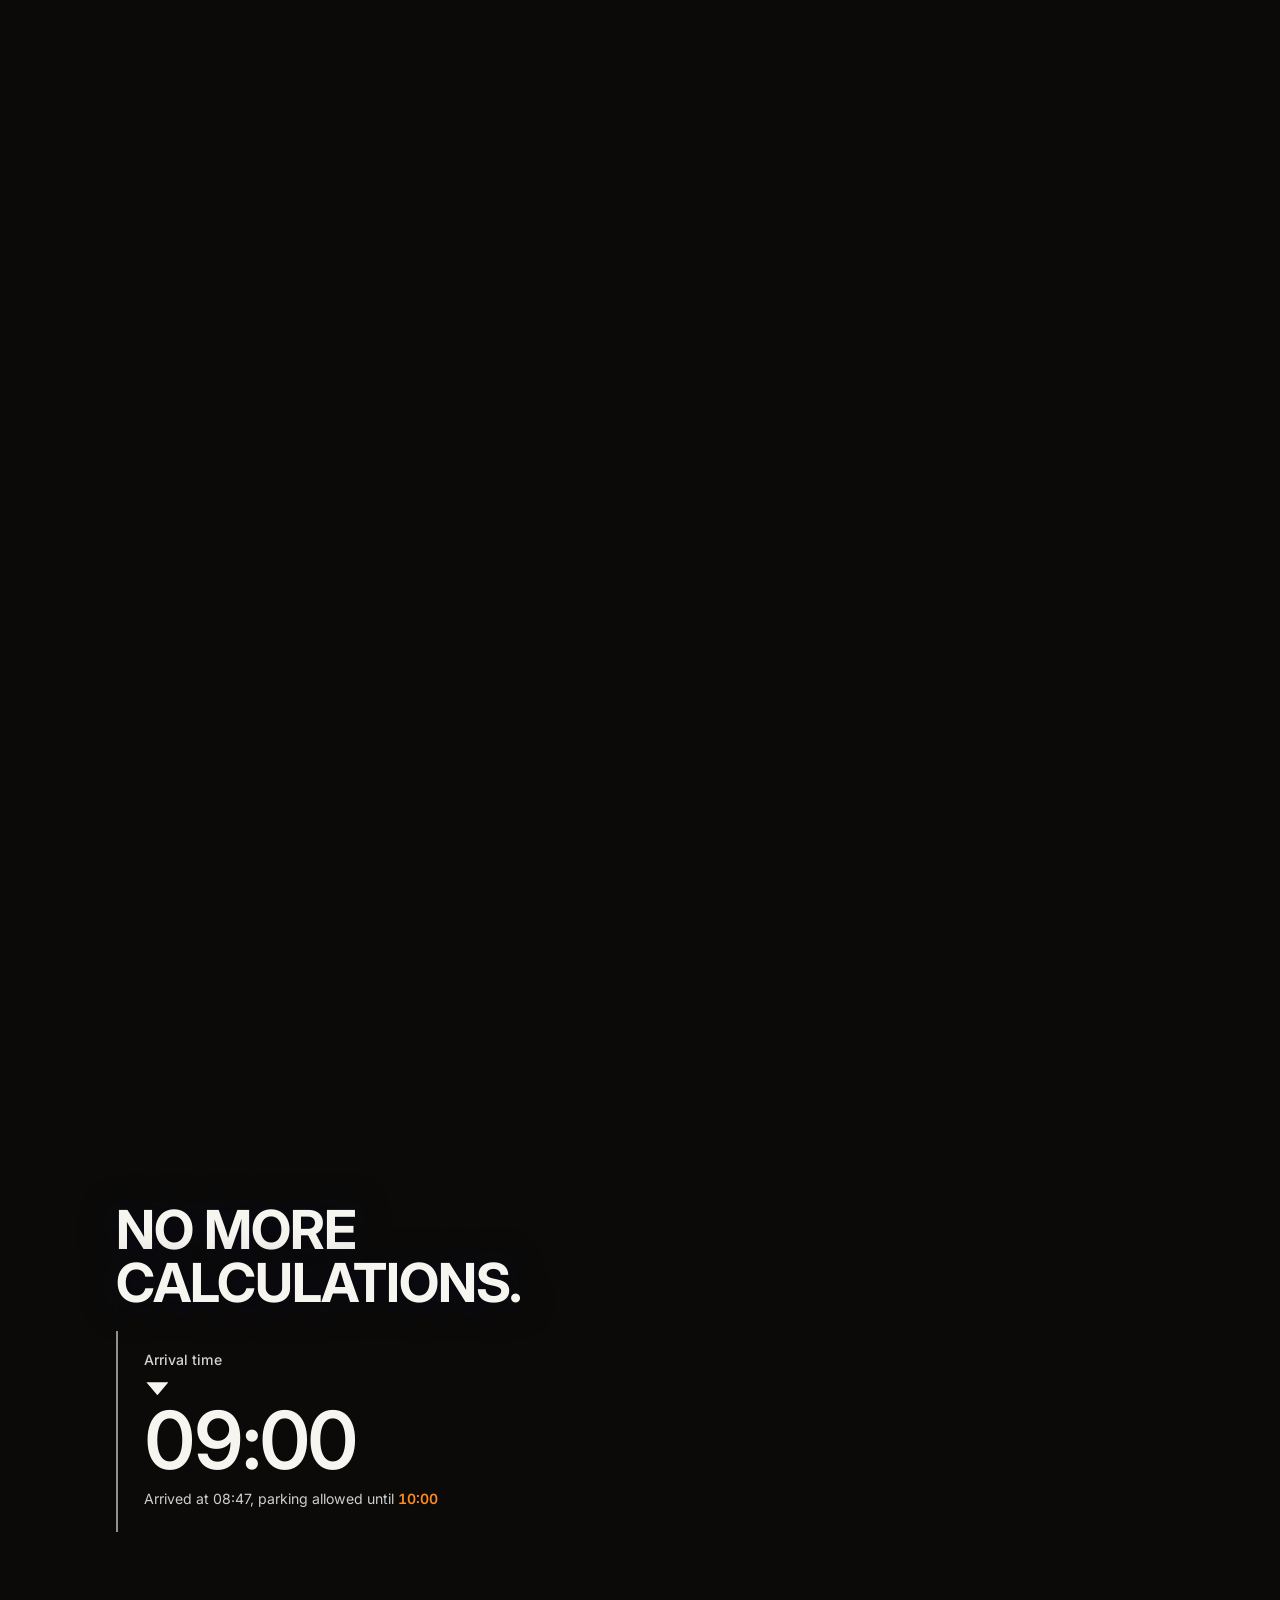
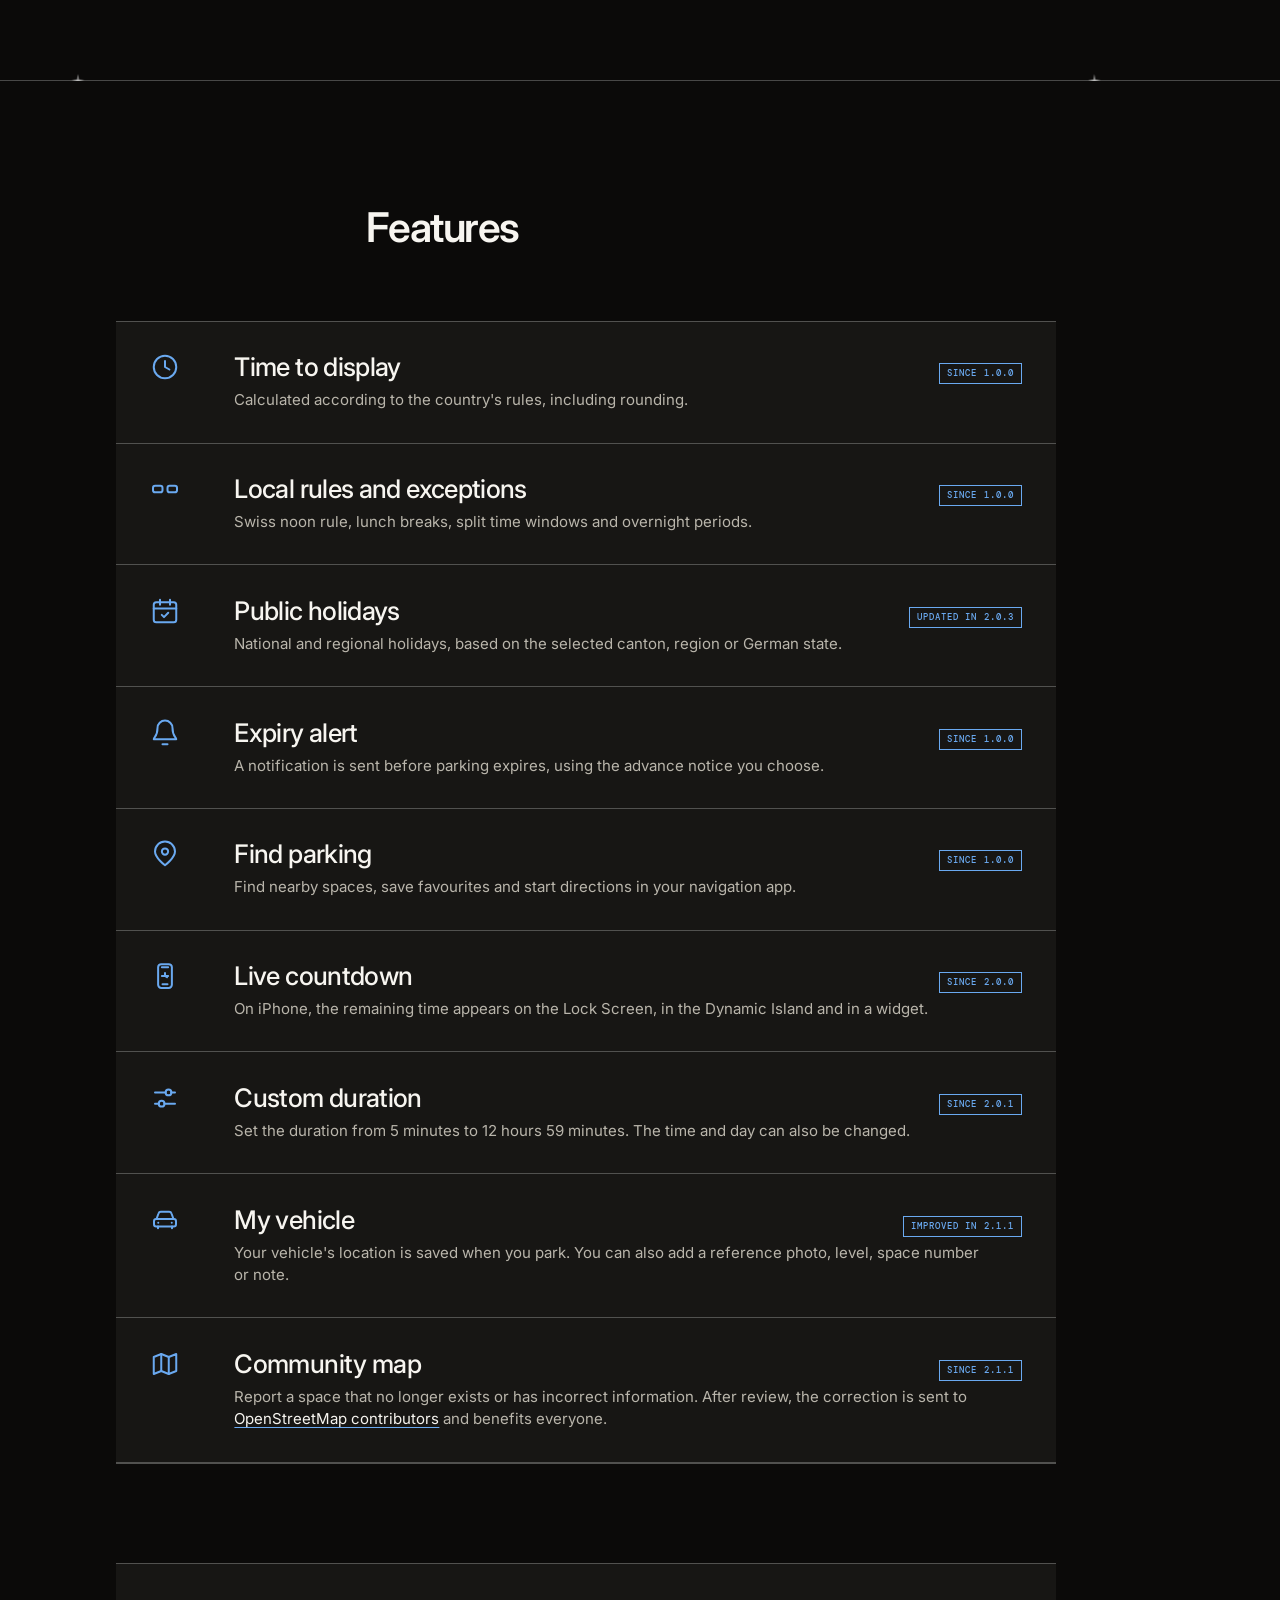
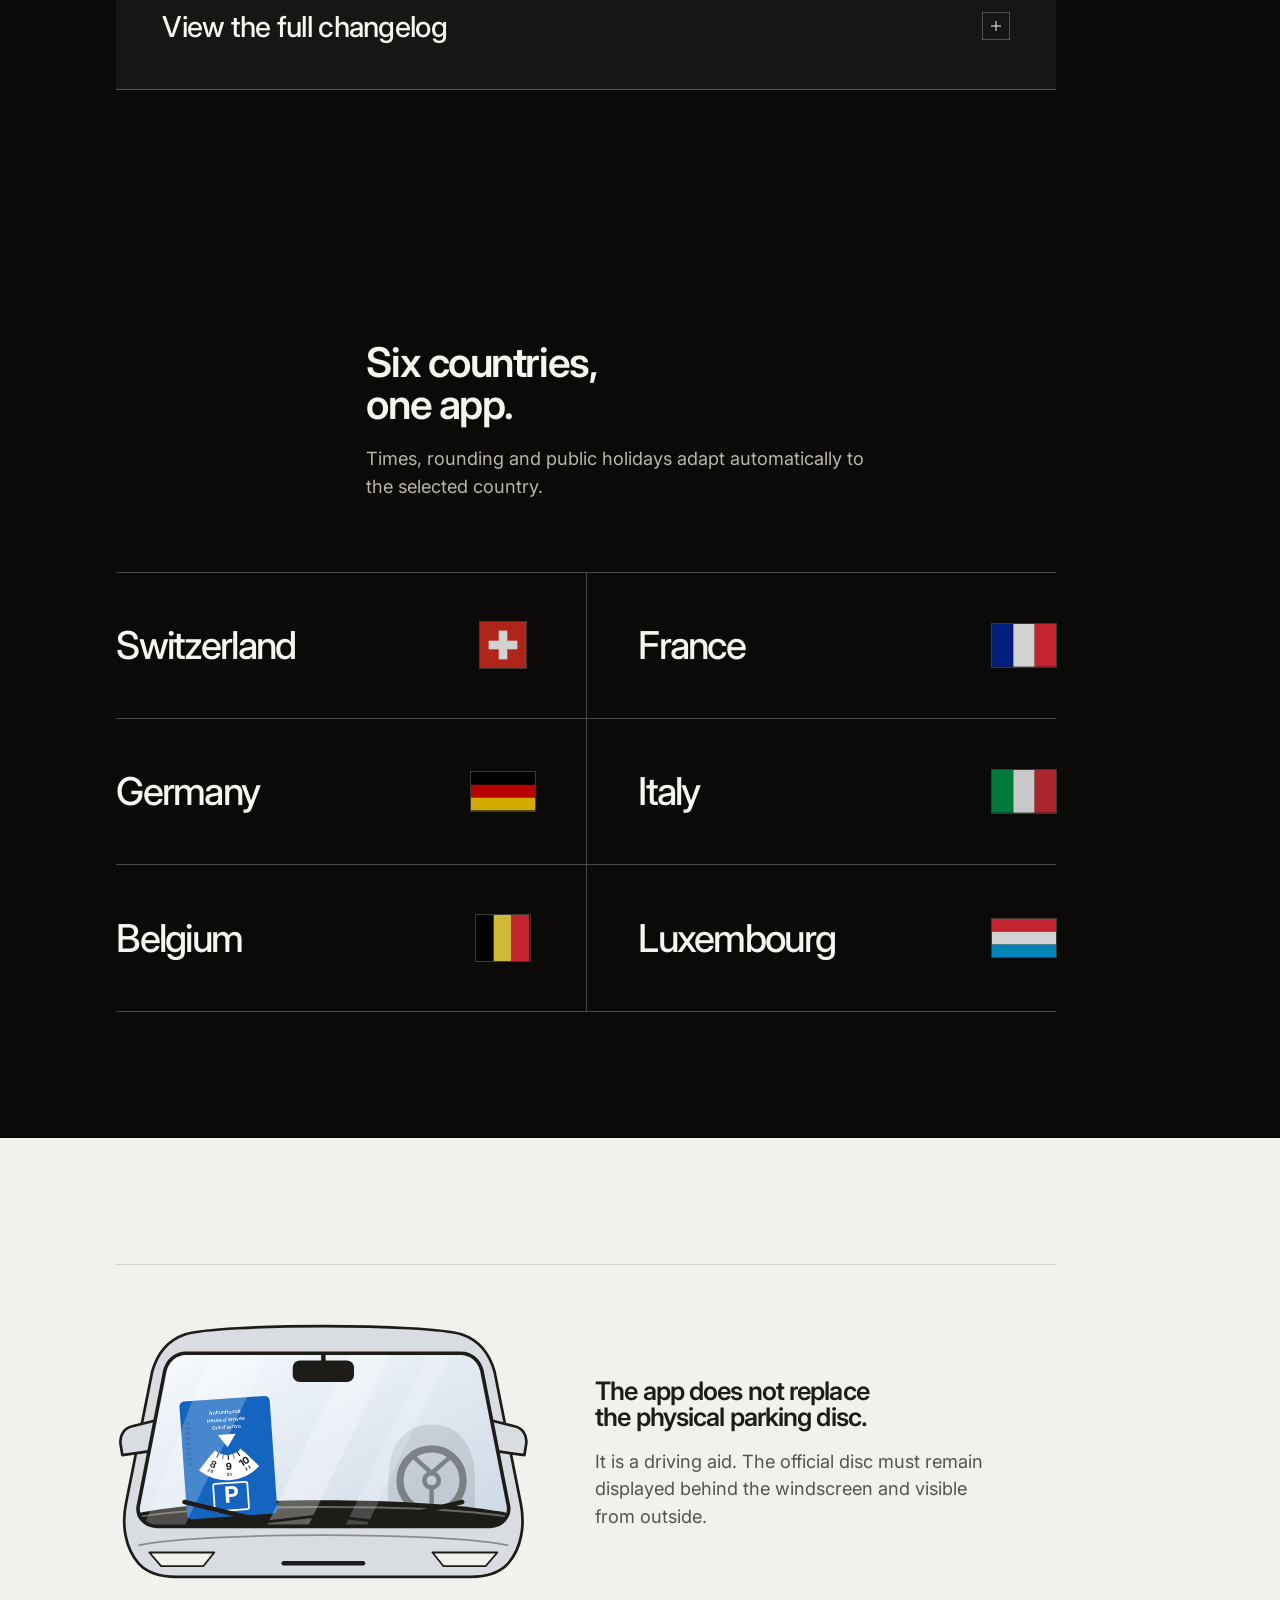
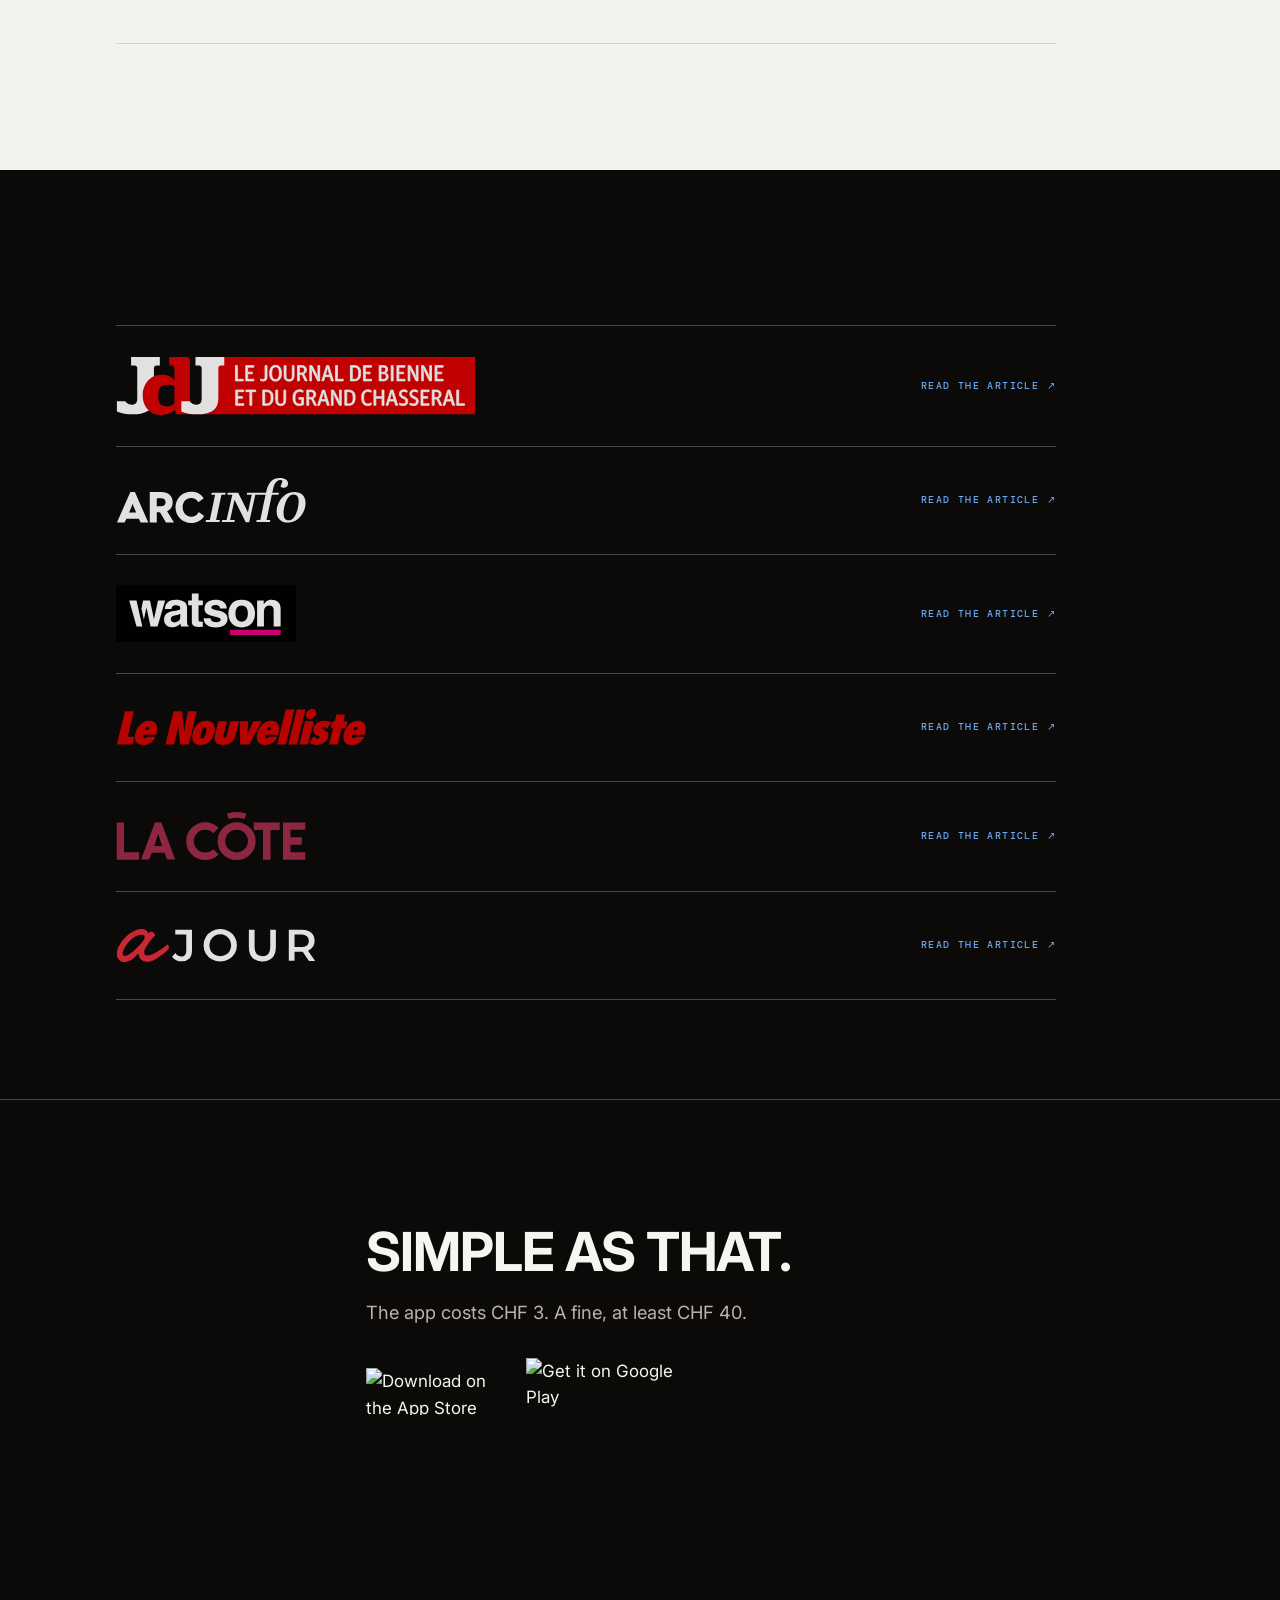
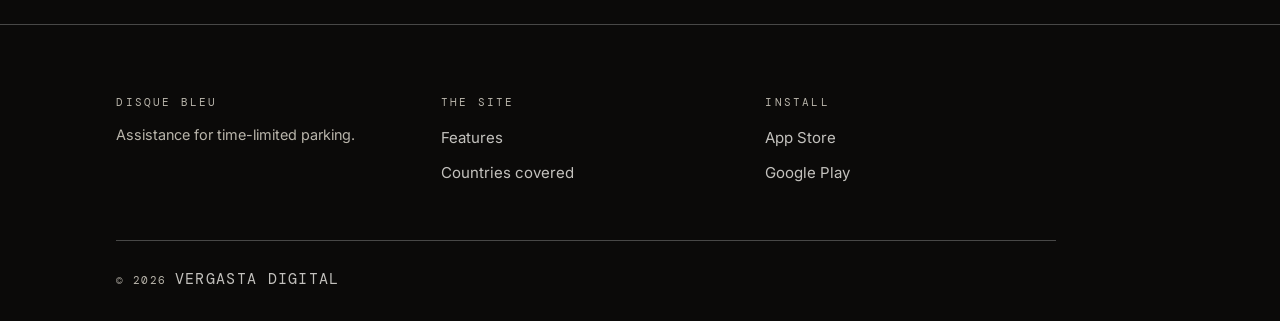
==== commit 42ff4104: "Prix de l'app : 3 CHF L'app passe de 1 à 3 CHF sur les magasins. La phrase d'installation et l'offre" ====
--- a/index.html
+++ b/index.html
@@ -146,7 +146,7 @@
       },
       "offers": {
         "@type": "Offer",
-        "price": "1.00",
+        "price": "3.00",
         "priceCurrency": "CHF",
         "availability": "https://schema.org/InStock",
         "url": "https://disquebleusuisse.ch/"
@@ -797,7 +797,7 @@
       <div>
         <h2 class="display display--l" id="installer-title" data-lift data-i18n="install.title">Tout simplement.</h2>
         <p class="say say--dim" data-lift style="margin-top:20px" data-i18n="install.text">
-          L'app coûte 1 CHF. Une amende, 40 fois plus.
+          L'app coûte 3 CHF. Une amende, au moins 40.
         </p>
         <div class="stores" data-lift style="margin-top:32px">
           <a class="store" data-store="ios" rel="noopener"
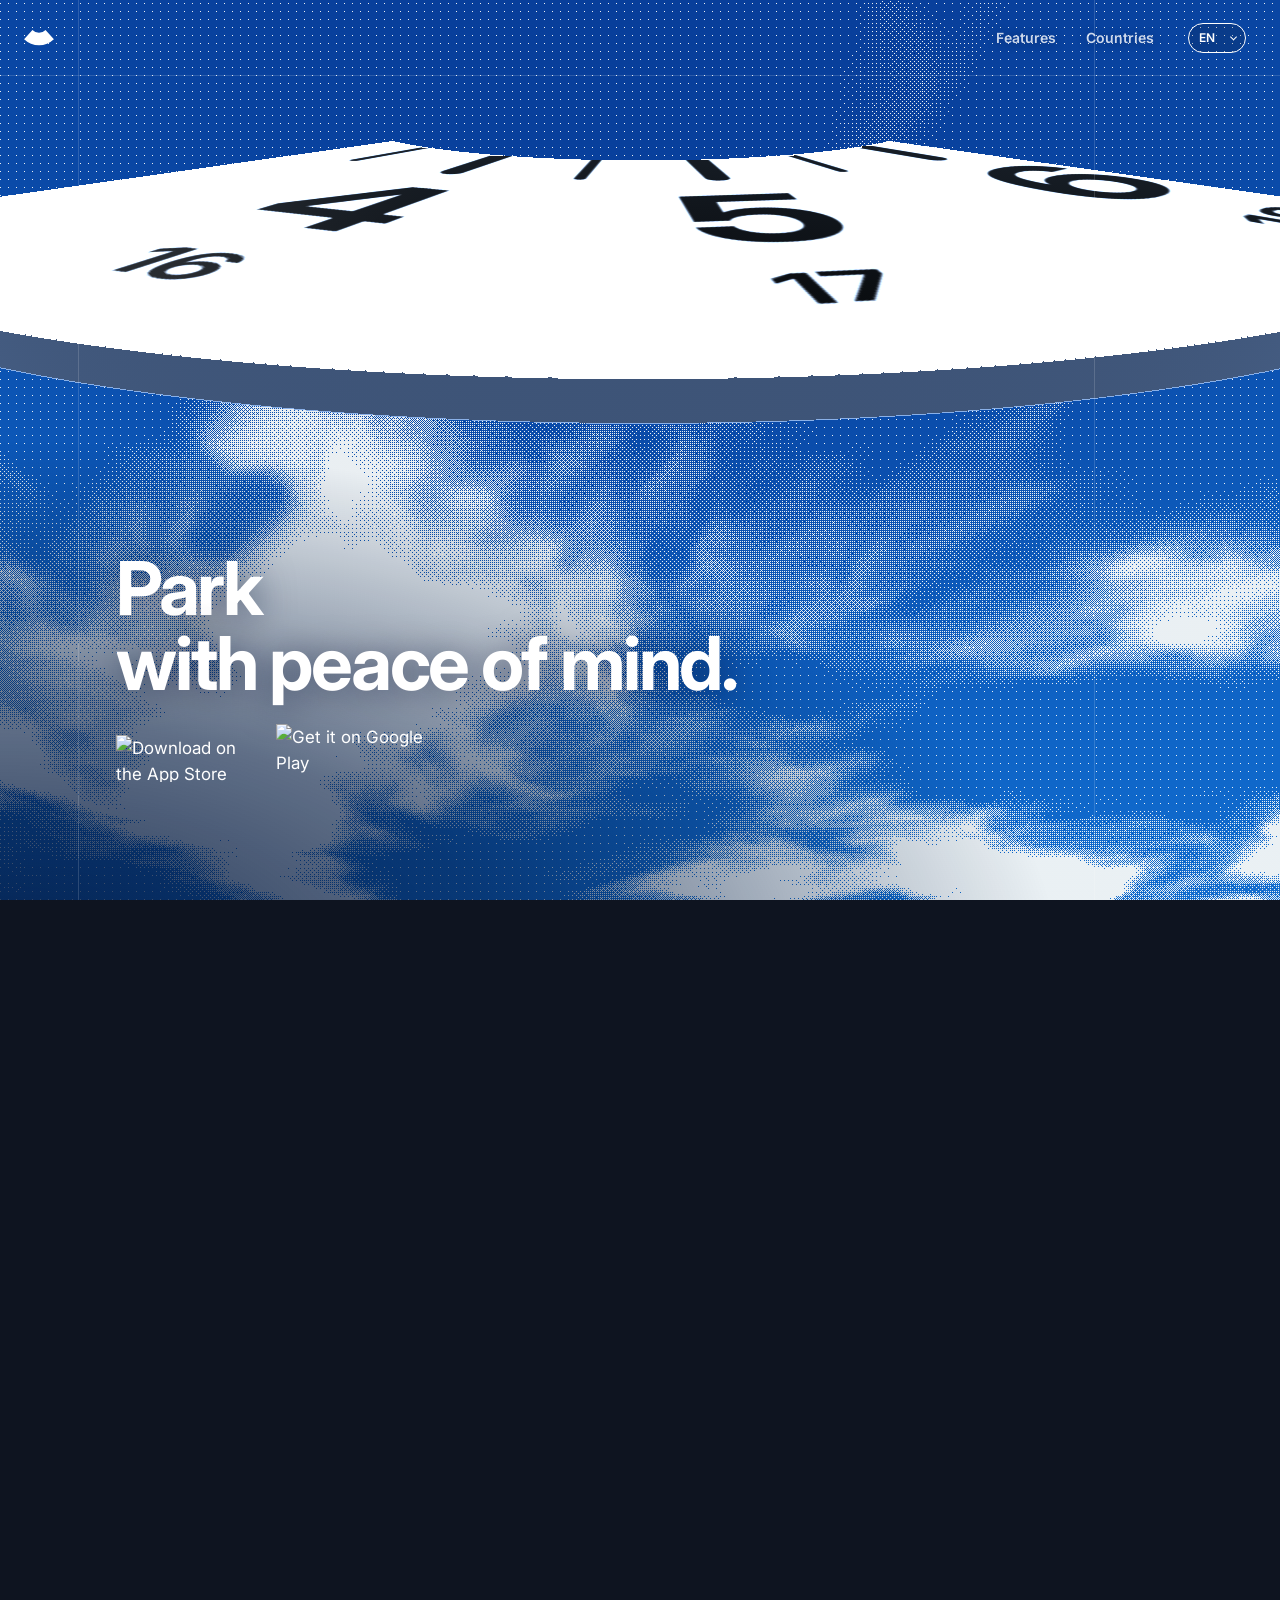
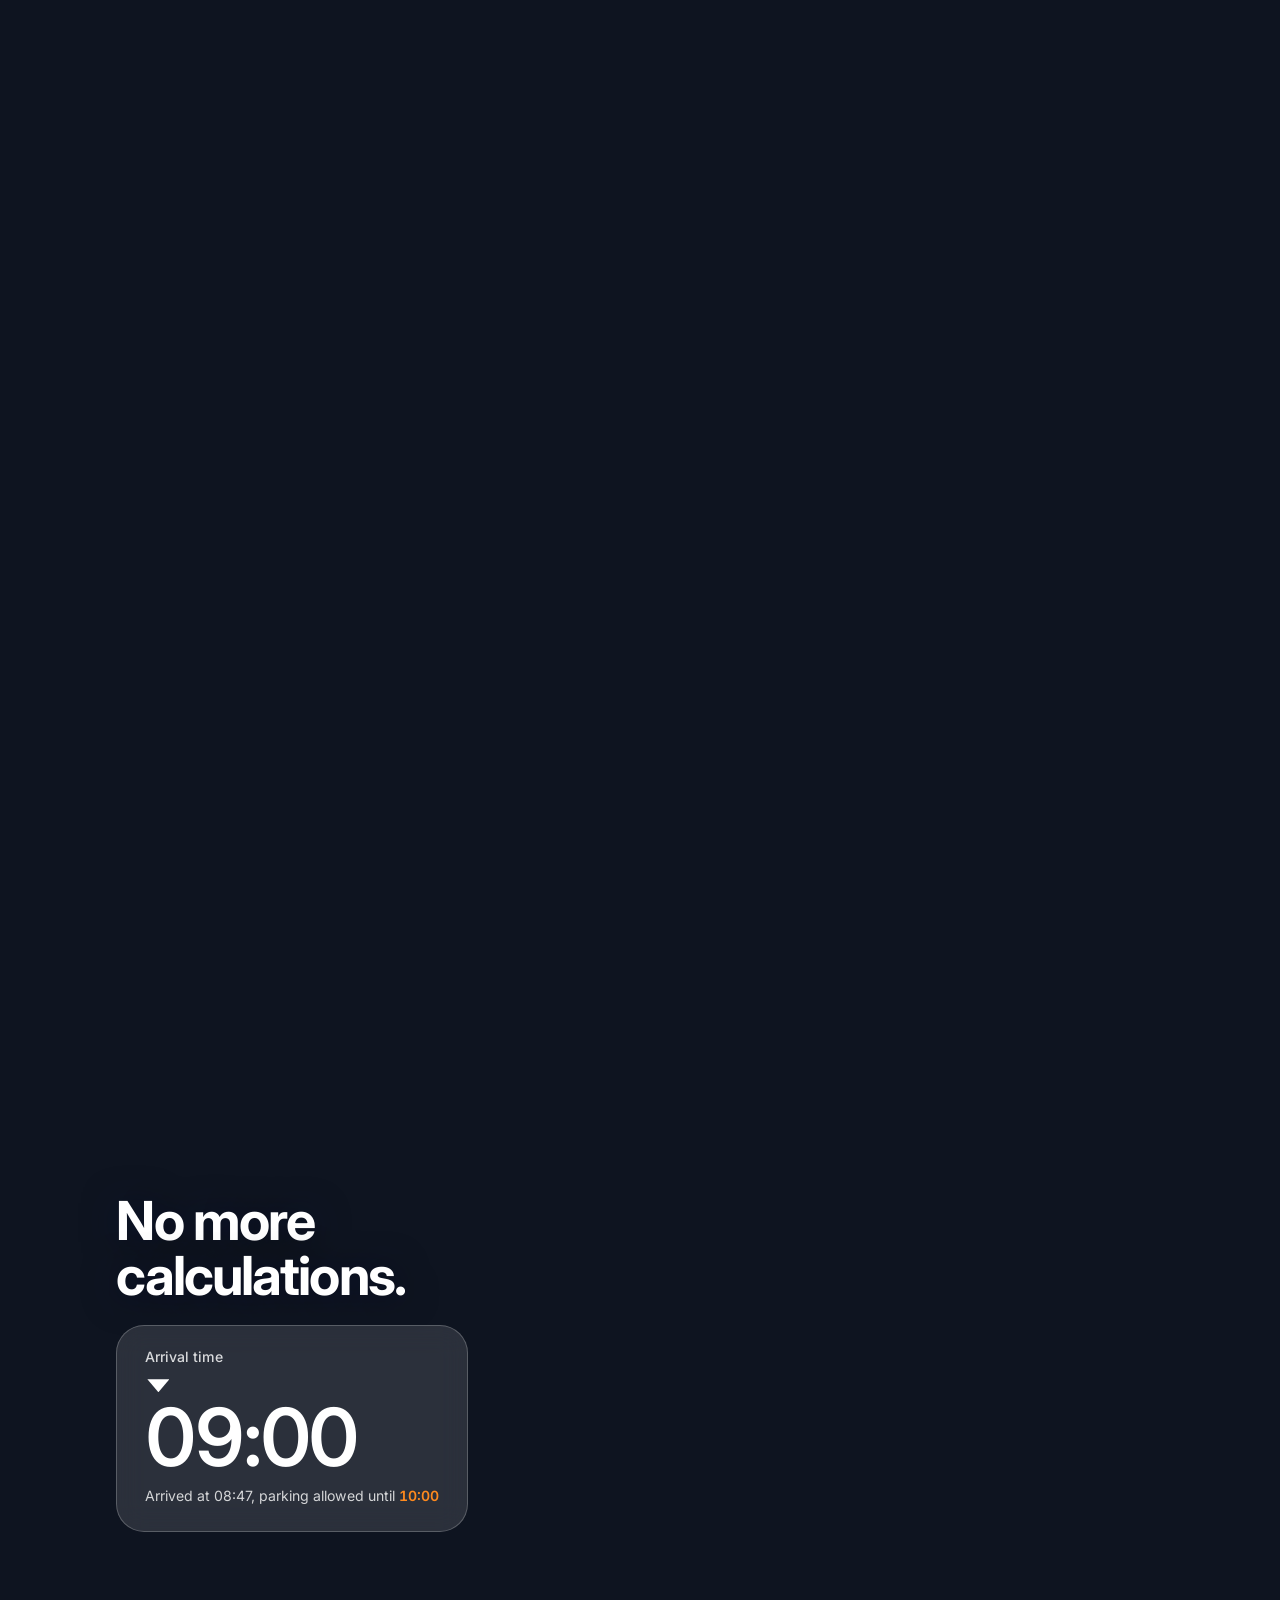
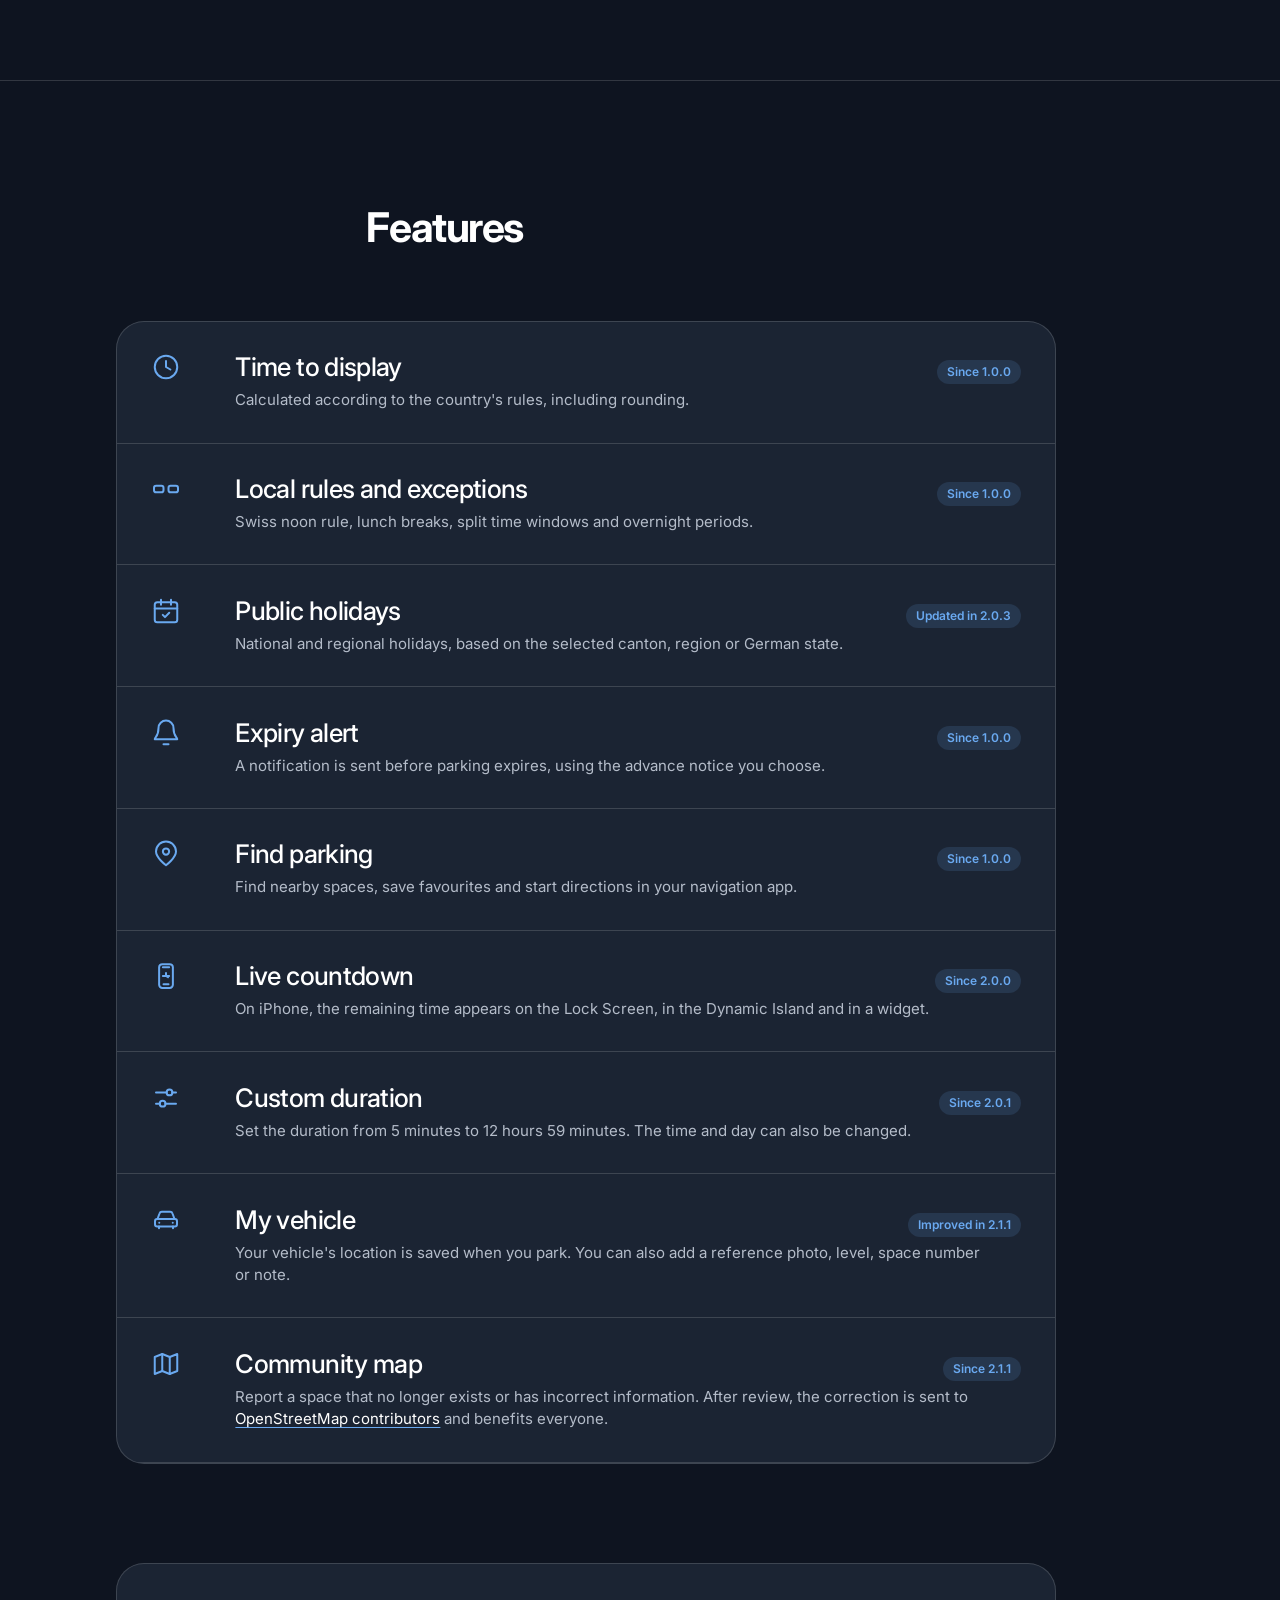
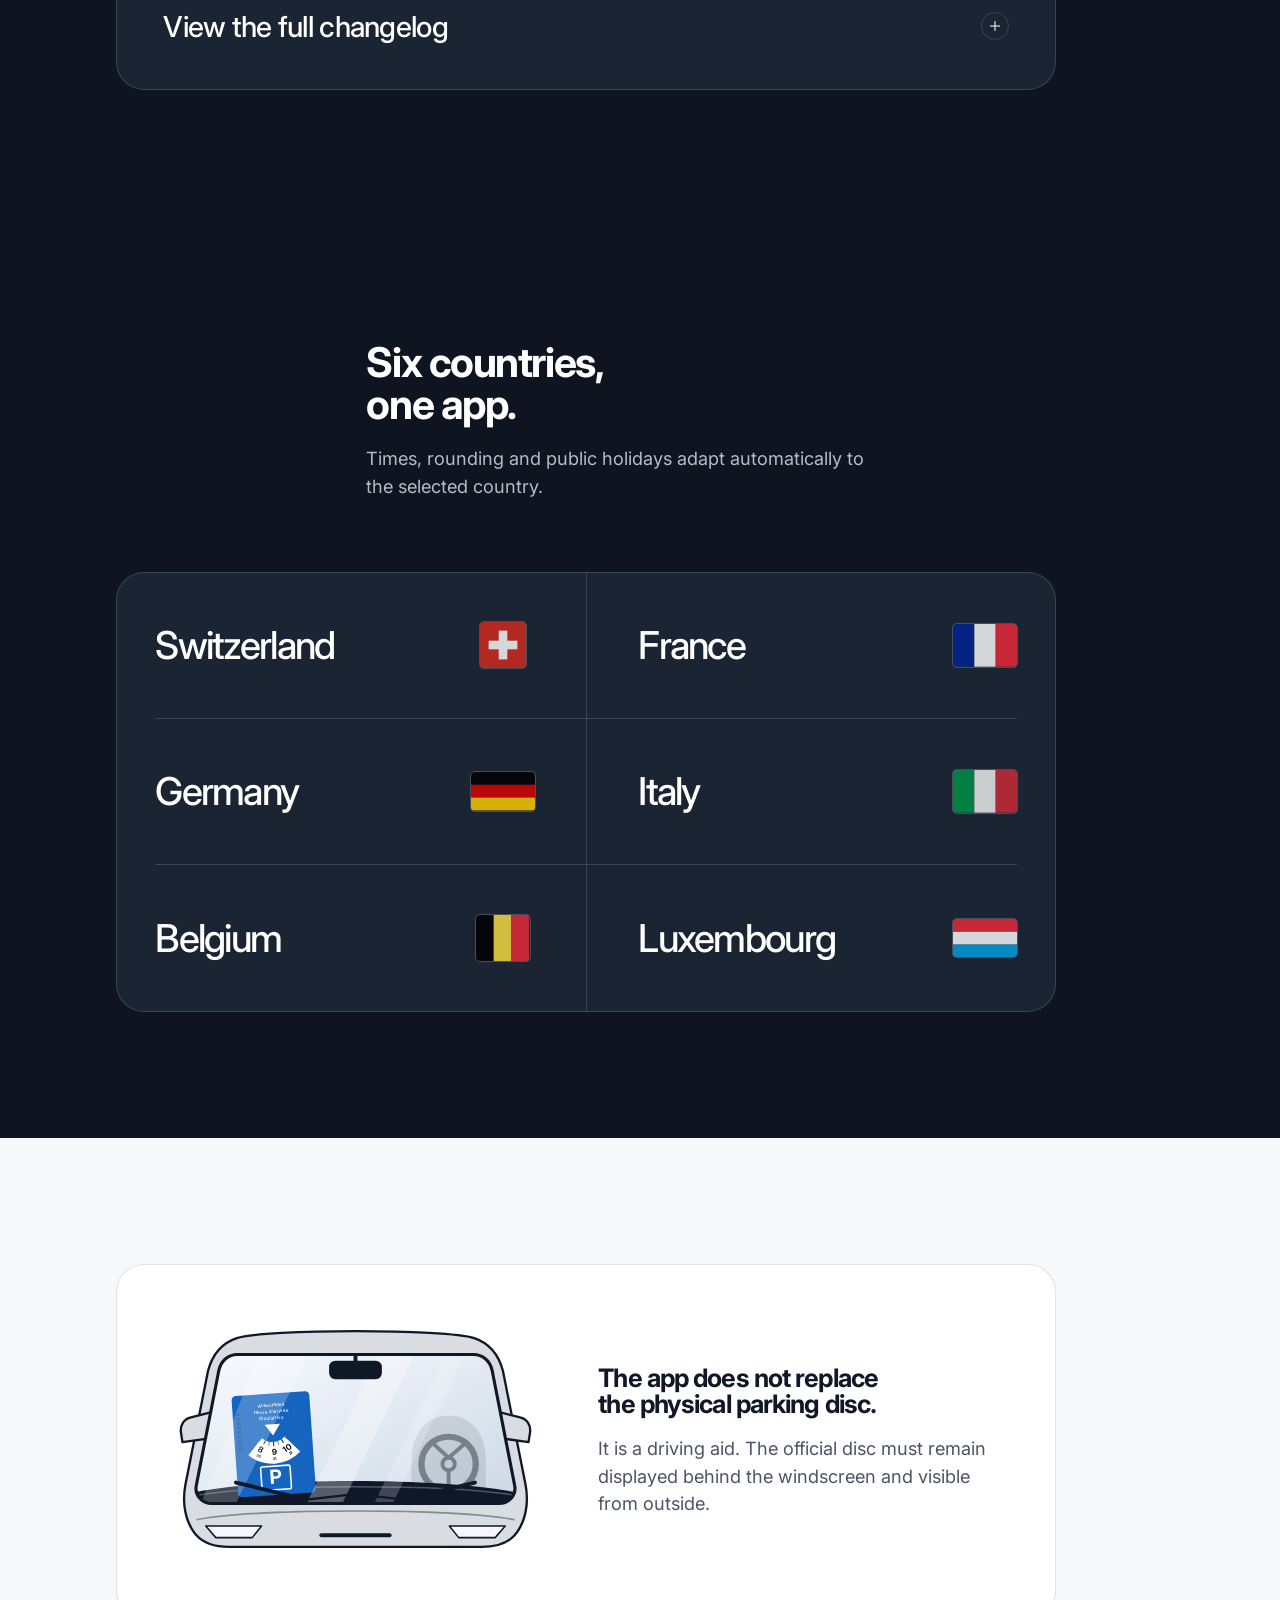
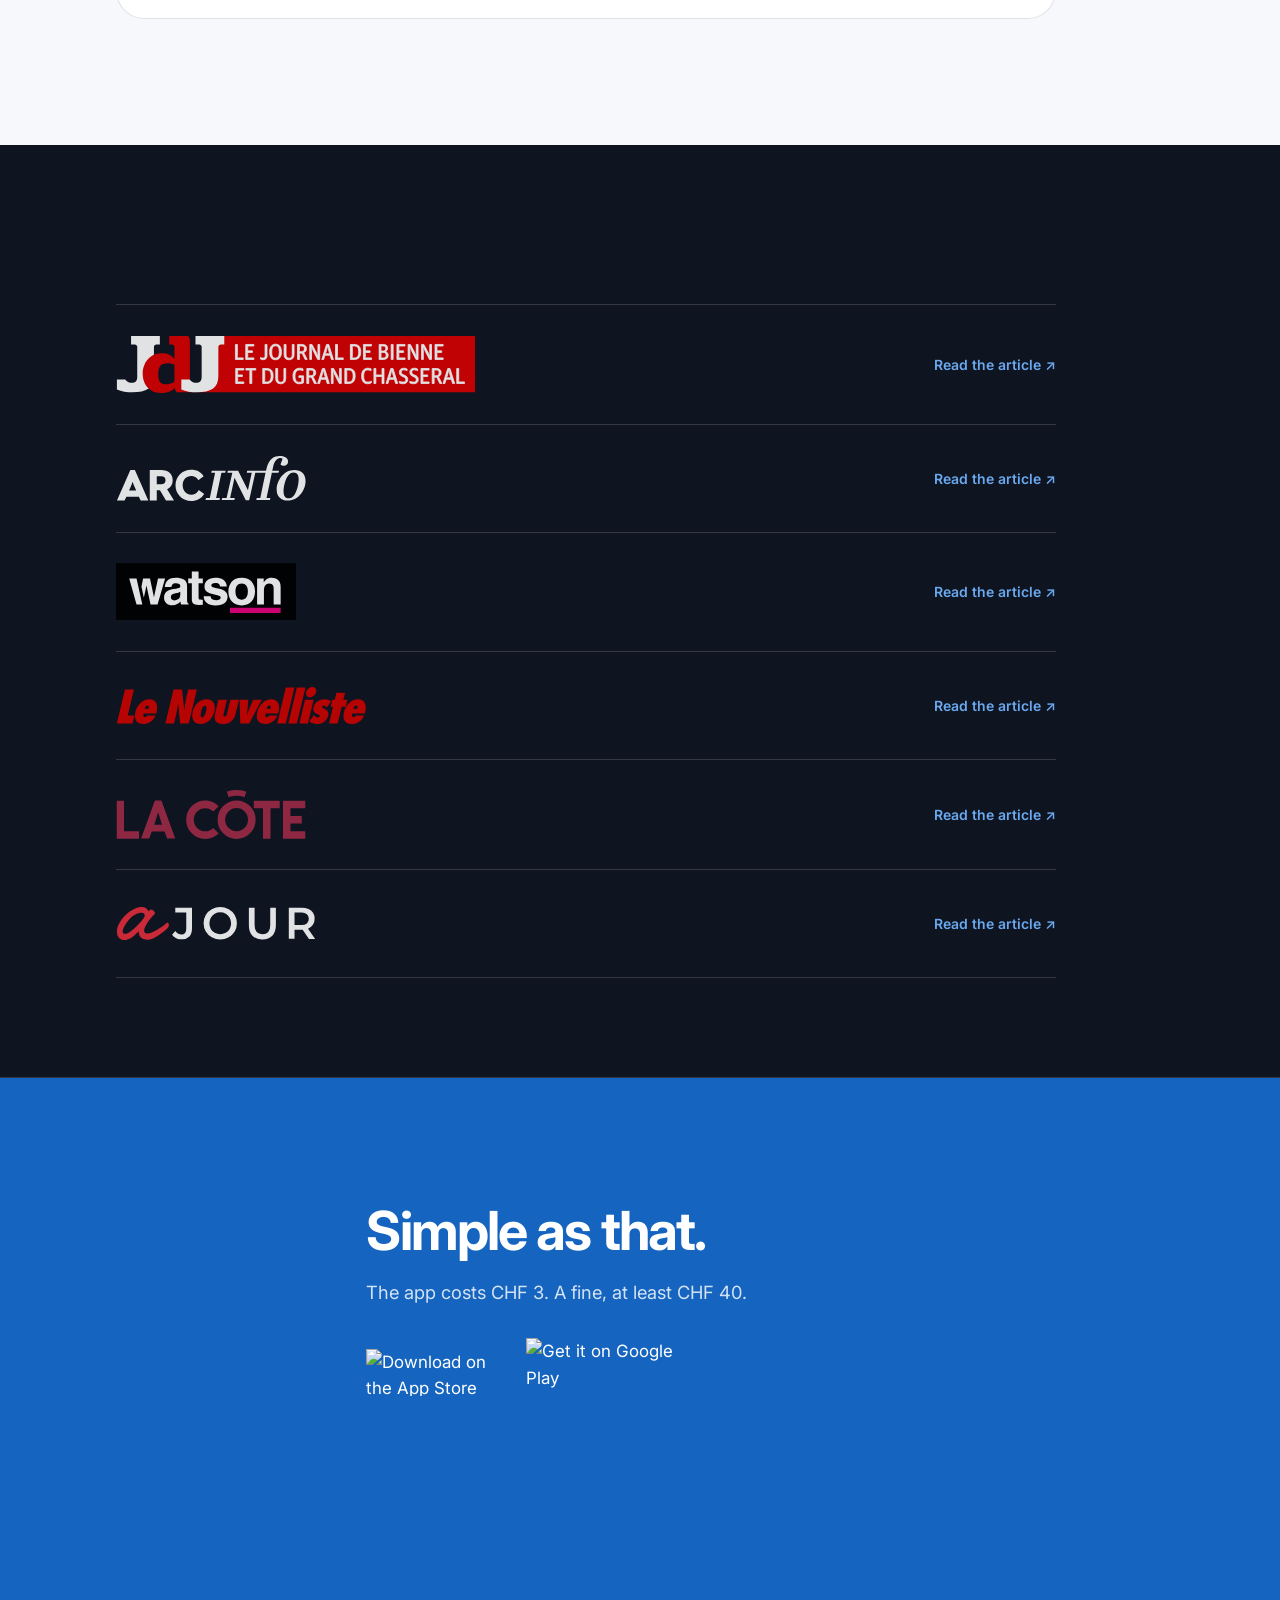
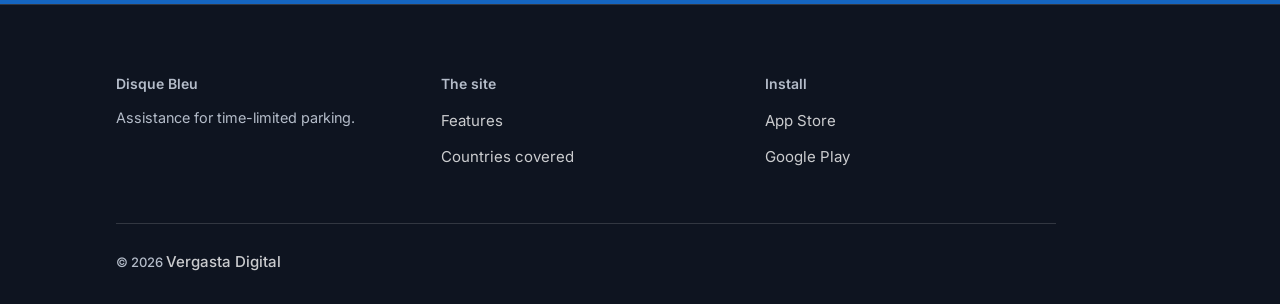
==== commit c83fb3cf: "Site au style de l'onboarding de l'app Le ciel et le disque restent ; le reste reprend l'onboarding " ====
--- a/index.html
+++ b/index.html
@@ -11,7 +11,7 @@
 
 <title data-i18n="meta.title">Disque Bleu, l'application du disque de stationnement en zone bleue</title>
 <meta name="description" data-i18n-content="meta.description" content="Disque Bleu calcule l'heure à afficher sur votre disque de stationnement en zone bleue et vous prévient avant l'échéance. Suisse, France, Allemagne, Italie, Belgique et Luxembourg, avec les règles locales et les jours fériés.">
-<meta name="theme-color" content="#0b60c4">
+<meta name="theme-color" content="#1565c0">
 <meta name="color-scheme" content="only light">
 <meta name="author" content="Vergasta Digital">
 <meta name="application-name" content="Disque Bleu">
@@ -659,9 +659,9 @@
 
   <!-- La carrosserie rend immédiatement lisible la vue extérieure. -->
   <path d="M77 17C113 5 347 5 383 17c18 6 31 20 37 42l29 146c5 25 0 50-14 66-9 10-23 15-42 15H67c-19 0-33-5-42-15-14-16-19-41-14-66L40 59c6-22 19-36 37-42z"
-        fill="#d9dde1" stroke="#1d1c19" stroke-width="3"/>
+        fill="#d9dde1" stroke="#101828" stroke-width="3"/>
   <path d="M46 112 18 119c-9 2-14 10-13 19l2 13 35-5zM414 112l28 7c9 2 14 10 13 19l-2 13-35-5z"
-        fill="#d9dde1" stroke="#1d1c19" stroke-width="3" stroke-linejoin="round"/>
+        fill="#d9dde1" stroke="#101828" stroke-width="3" stroke-linejoin="round"/>
 
   <!-- Le pare-brise laisse voir l'habitacle. -->
   <path d="M78 38h304c12 0 21 8 24 20l29 148c3 13-7 24-20 24H45c-13 0-23-11-20-24L54 58c3-12 12-20 24-20z"
@@ -670,15 +670,15 @@
     <!-- Siège conducteur et volant, visibles à travers la vitre. -->
     <path d="M302 178c0-38 18-61 48-61s48 23 48 61v60h-96z"
           fill="#6d747b" opacity=".2"/>
-    <g fill="none" stroke="#1d1c19" stroke-linecap="round" opacity=".42">
+    <g fill="none" stroke="#101828" stroke-linecap="round" opacity=".42">
       <circle cx="350" cy="179" r="35" stroke-width="8"/>
       <circle cx="350" cy="179" r="8" stroke-width="5"/>
       <path d="m350 171-22-20m22 20 23-20m-23 36v24" stroke-width="5"/>
     </g>
 
     <!-- La planche de bord, derrière la vitre et sous le disque. -->
-    <path d="M8 219c91-24 353-24 444 0v35H8z" fill="#1d1c19"/>
-    <path d="M28 219c86-14 318-14 404 0" fill="none" stroke="#686761" stroke-width="2"/>
+    <path d="M8 219c91-24 353-24 444 0v35H8z" fill="#101828"/>
+    <path d="M28 219c86-14 318-14 404 0" fill="none" stroke="#4b5565" stroke-width="2"/>
 
     <!-- Le disque est posé au bas du pare-brise, côté passager. -->
     <g transform="translate(70 92) rotate(-4) scale(.76)">
@@ -726,10 +726,10 @@
 
   <!-- Encadrement, rétroviseur et essuie-glaces ferment la lecture « voiture ». -->
   <path d="M78 38h304c12 0 21 8 24 20l29 148c3 13-7 24-20 24H45c-13 0-23-11-20-24L54 58c3-12 12-20 24-20z"
-        fill="none" stroke="#1d1c19" stroke-width="4"/>
-  <path d="M230 38v12" stroke="#1d1c19" stroke-width="5"/>
-  <rect x="196" y="46" width="68" height="24" rx="8" fill="#1d1c19"/>
-  <g fill="none" stroke="#1d1c19" stroke-linecap="round">
+        fill="none" stroke="#101828" stroke-width="4"/>
+  <path d="M230 38v12" stroke="#101828" stroke-width="5"/>
+  <rect x="196" y="46" width="68" height="24" rx="8" fill="#101828"/>
+  <g fill="none" stroke="#101828" stroke-linecap="round">
     <path d="M167 225 76 203" stroke-width="5"/>
     <path d="m167 225 70-8" stroke-width="3"/>
     <path d="M293 225 384 203" stroke-width="5"/>
@@ -737,10 +737,10 @@
   </g>
 
   <!-- Capot et optiques : la vitre appartient sans ambiguïté à une voiture. -->
-  <path d="M25 251c75-15 335-15 410 0" fill="none" stroke="#1d1c19" stroke-width="2" opacity=".42"/>
+  <path d="M25 251c75-15 335-15 410 0" fill="none" stroke="#101828" stroke-width="2" opacity=".42"/>
   <path d="M37 259h72l-12 15H50zM351 259h72l-13 15h-47z"
-        fill="#f2f1ed" stroke="#1d1c19" stroke-width="2" stroke-linejoin="round"/>
-  <path d="M186 271h88" stroke="#1d1c19" stroke-width="5" stroke-linecap="round"/>
+        fill="#f6f8fc" stroke="#101828" stroke-width="2" stroke-linejoin="round"/>
+  <path d="M186 271h88" stroke="#101828" stroke-width="5" stroke-linecap="round"/>
 </svg>
         </figure>
         <div>
@@ -791,7 +791,7 @@
 </section>
 
 <!-- =================================================== INSTALLER ====== -->
-<section class="leaf" id="installer" aria-labelledby="installer-title">
+<section class="leaf leaf--blue" id="installer" aria-labelledby="installer-title">
   <div class="hold">
     <header class="leaf__head">
       <div>
--- a/assets/css/app.css
+++ b/assets/css/app.css
@@ -2,10 +2,9 @@
    Disque Bleu, feuille de style unique.
 
    Architecture visuelle : une scène WebGL fixe (ciel + disque) sur laquelle
-   glissent des sections. Par-dessus, une grille de filets d'un pixel, des
-   marques de repère aux intersections, un serif de titrage et des micro-
-   étiquettes en chasse fixe. Aucun dégradé décoratif, aucune ombre portée :
-   tout le relief vient de l'image et du vide.
+   glissent des sections. Le reste reprend l'onboarding de l'application :
+   le bleu à plat, des fonds froids presque noirs ou presque blancs, des
+   cartes aux grands arrondis et des titres gras en casse normale.
    =========================================================================== */
 
 /* ------------------------------------------------------------- JETONS -- */
@@ -16,25 +15,32 @@
   --sky: #0b60c4;
   --sky-flat: #1565c0;   /* le bleu à plat de l'application */
   --sky-deep: #04398a;
-  --press: #0b0a09;
-  --press-soft: #171614;
-  --paper: #f2f1ed;
-  --ink: #1d1c19;
-  --ink-soft: #55534c;
+  /* Fonds et encres de l'onboarding (onboarding_style.dart) : presque noir
+     et presque blanc, tirés vers le bleu plutôt que vers le chaud. */
+  --press: #0e1420;
+  --press-soft: #1b2433;
+  --paper: #f6f8fc;
+  --card: #ffffff;
+  --ink: #101828;
+  --ink-soft: #4b5565;
 
   --amber: #ff8a1e;   /* l'orange du compte à rebours */
   --icon: #6aa9f0;    /* bleu clair des pictogrammes */
-  --on-dark: #f7f5f0;
-  --on-dark-dim: #b9b5ab;
-
-  /* Filets et repères : toujours translucides, jamais opaques. */
-  --rule-dark: #ffffff40;
-  --rule-light: #1d1c1926;
+  --on-dark: #ffffff;
+  --on-dark-dim: #b4bcc9;
+
+  /* Filets : toujours translucides, jamais opaques. */
+  --rule-dark: #ffffff26;
+  --rule-light: #1018281f;
   --cross-dark: #ffffff9e;
-  --cross-light: #1d1c1966;
+  --cross-light: #10182866;
+
+  /* Les arrondis de l'onboarding : la feuille, les boutons. */
+  --radius-sheet: 28px;
+  --radius: 14px;
 
   /* Une seule famille de texte : Inter, celle de l'application, serrée au
-     titrage. DM Mono ne sert qu'aux micro-étiquettes et aux chiffres. */
+     titrage. DM Mono ne sert plus qu'aux chiffres des versions. */
   --title: "Inter", "Helvetica Neue", Arial, sans-serif;
   --text: "Inter", "Helvetica Neue", Arial, sans-serif;
   --code: "DM Mono", ui-monospace, SFMono-Regular, Menlo, Consolas, monospace;
@@ -112,9 +118,8 @@
   padding: 12px 18px;
   color: var(--ink);
   background: var(--paper);
-  font: 500 11px / 1 var(--code);
-  letter-spacing: 0.14em;
-  text-transform: uppercase;
+  border-radius: var(--radius);
+  font: 600 14px / 1 var(--text);
   transform: translateY(-160%);
   transition: transform 0.2s var(--ease);
 }
@@ -261,10 +266,8 @@
 }
 
 .masthead__link {
-  font: 400 11px / 1 var(--code);
-  letter-spacing: 0.2em;
-  text-transform: uppercase;
-  opacity: 0.72;
+  font: 600 14px / 1 var(--text);
+  opacity: 0.8;
   transition: opacity 0.3s linear;
 }
 
@@ -292,13 +295,13 @@
   min-width: 58px;
   padding: 8px 27px 8px 10px;
   color: inherit;
-  background: rgba(11, 10, 9, 0.14);
+  background: rgba(14, 20, 32, 0.18);
   border: 1px solid currentColor;
-  border-radius: 0;
+  border-radius: 999px;
   outline: 0;
   appearance: none;
-  font: 500 10px / 1 var(--code);
-  letter-spacing: 0.13em;
+  font: 600 12px / 1 var(--text);
+  letter-spacing: 0.04em;
   cursor: pointer;
 }
 
@@ -358,21 +361,19 @@
 
 .display {
   font-family: var(--title);
-  font-weight: 600;
+  font-weight: 700;
   line-height: 1.02;
   letter-spacing: -0.035em;
   text-wrap: balance;
 }
 
-/* Les grandes affirmations passent en capitales grasses : c'est la voix des
-   visuels de l'application. Les titres de section, plus longs, restent en
-   casse normale, des capitales sur trois lignes ne se lisent plus. */
+/* Les grandes affirmations sont grasses et serrées, en casse normale :
+   c'est la voix des titres de l'onboarding (« Réglez votre disque »). */
 .display--xl,
 .display--l {
   font-weight: 700;
-  text-transform: uppercase;
-  letter-spacing: -0.02em;
-  line-height: 0.98;
+  letter-spacing: -0.035em;
+  line-height: 1.02;
 }
 
 .display--xl { font-size: clamp(2.4rem, 5.8vw, 5.6rem); }
@@ -451,8 +452,10 @@
   width: 13px;
   height: 13px;
   translate: -50% -50%;
+  display: none;
   background: var(--cross-dark);
-  /* Étoile à quatre branches : le repère de calage de la grille. */
+  /* Étoile à quatre branches : le repère de calage de la grille, retiré
+     avec le passage au style de l'onboarding. */
   clip-path: polygon(
     50% 0%, 57% 43%, 100% 50%, 57% 57%,
     50% 100%, 43% 57%, 0% 50%, 43% 43%
@@ -485,9 +488,7 @@
 
 .section-kicker {
   margin-bottom: 18px;
-  font: 500 10px / 1 var(--code);
-  letter-spacing: 0.18em;
-  text-transform: uppercase;
+  font: 600 14px / 1 var(--text);
   color: var(--icon);
 }
 
@@ -582,11 +583,10 @@
 
 .rank__version {
   flex: none;
-  padding: 5px 7px;
-  border: 1px solid currentColor;
-  font: 500 9px / 1 var(--code);
-  letter-spacing: 0.12em;
-  text-transform: uppercase;
+  padding: 6px 10px;
+  border-radius: 999px;
+  background: rgba(106, 169, 240, 0.14);
+  font: 600 12px / 1 var(--text);
   color: var(--icon);
   white-space: nowrap;
 }
@@ -606,7 +606,11 @@
    le reste de la page, avec une grille, des filets et des repères techniques. */
 .countries {
   display: grid;
-  border-block: 1px solid var(--rule-dark);
+  padding-inline: clamp(22px, 3.2vw, 38px);
+  background: var(--press-soft);
+  border: 1px solid var(--rule-dark);
+  border-radius: var(--radius-sheet);
+  overflow: hidden;
 }
 
 .country {
@@ -648,6 +652,7 @@
   max-width: 100%;
   height: auto;
   max-height: 100%;
+  border-radius: 4px;
   outline: 1px solid rgba(255, 255, 255, 0.24);
 }
 
@@ -700,8 +705,12 @@
   display: grid;
   justify-items: start;
   gap: 12px;
-  padding: 20px 26px 22px;
-  border-left: 2px solid rgba(255, 255, 255, 0.55);
+  padding: 22px 28px 24px;
+  background: rgba(255, 255, 255, 0.12);
+  border: 1px solid rgba(255, 255, 255, 0.22);
+  border-radius: var(--radius-sheet);
+  -webkit-backdrop-filter: blur(14px);
+  backdrop-filter: blur(14px);
 }
 
 .readout__label {
@@ -755,7 +764,7 @@
   .scene--calculation .readout {
     width: 100%;
     gap: 8px;
-    padding: 14px 0 16px 18px;
+    padding: 16px 20px 18px;
   }
 
   .scene--calculation .readout__time {
@@ -780,9 +789,10 @@
 
 /* La mention légale doit se lire, pas se décorer : fond papier, filets. */
 .notice {
-  border-top: 1px solid var(--rule-light);
-  border-bottom: 1px solid var(--rule-light);
-  padding-block: clamp(34px, 6vh, 60px);
+  padding: clamp(28px, 5vw, 60px);
+  background: var(--card);
+  border: 1px solid var(--rule-light);
+  border-radius: var(--radius-sheet);
 }
 
 .notice__grid {
@@ -814,7 +824,9 @@
 
 .feature-layout {
   background: var(--press-soft);
-  border-block: 1px solid var(--rule-dark);
+  border: 1px solid var(--rule-dark);
+  border-radius: var(--radius-sheet);
+  overflow: hidden;
 }
 
 .feature-list {
@@ -837,7 +849,9 @@
 .feature-history {
   margin-top: clamp(70px, 11vh, 118px);
   background: var(--press-soft);
-  border-block: 1px solid var(--rule-dark);
+  border: 1px solid var(--rule-dark);
+  border-radius: var(--radius-sheet);
+  overflow: hidden;
 }
 
 .feature-history__summary {
@@ -871,6 +885,7 @@
   width: 28px;
   height: 28px;
   border: 1px solid var(--rule-dark);
+  border-radius: 50%;
 }
 
 .feature-history__toggle::before,
@@ -921,7 +936,8 @@
   top: 22px;
   bottom: 22px;
   left: 0;
-  width: 2px;
+  width: 3px;
+  border-radius: 0 3px 3px 0;
   background: var(--icon);
   transform: scaleY(0);
   transform-origin: center;
@@ -956,10 +972,7 @@
 }
 
 .version-row__meta time {
-  font-size: 9px;
-  line-height: 1.4;
-  letter-spacing: 0.1em;
-  text-transform: uppercase;
+  font: 500 12px / 1.4 var(--text);
   color: var(--on-dark-dim);
 }
 
@@ -1021,9 +1034,7 @@
 
 .press-title {
   margin-bottom: clamp(28px, 5vh, 52px);
-  font: 500 11px / 1 var(--code);
-  letter-spacing: 0.2em;
-  text-transform: uppercase;
+  font: 600 15px / 1 var(--text);
   color: var(--on-dark-dim);
 }
 
@@ -1061,9 +1072,7 @@
 .press-source__logo--ajour { width: min(100%, 200px); }
 
 .press-source__action {
-  font: 500 10px / 1.4 var(--code);
-  letter-spacing: 0.14em;
-  text-transform: uppercase;
+  font: 600 14px / 1.4 var(--text);
   color: var(--icon);
   transition: transform 0.35s var(--ease), color 0.25s linear;
 }
@@ -1087,6 +1096,17 @@
   }
   .press-source__logo { max-width: min(78vw, 320px); }
 }
+
+/* ------------------------------------------------------------ INSTALLER -- */
+
+/* La dernière invitation reprend les pages bleues de l'onboarding : le bleu
+   à plat de l'application, le texte blanc. */
+.leaf--blue {
+  background: var(--sky-flat);
+  color: var(--on-dark);
+}
+
+.leaf--blue .say--dim { color: rgba(255, 255, 255, 0.82); }
 
 /* ------------------------------------------------------- PIED DE PAGE -- */
 
@@ -1110,9 +1130,7 @@
 
 .foot h4 {
   margin-bottom: 16px;
-  font: 400 11px / 1 var(--code);
-  letter-spacing: 0.2em;
-  text-transform: uppercase;
+  font: 600 14px / 1 var(--text);
   color: var(--on-dark-dim);
 }
 
@@ -1133,9 +1151,7 @@
   gap: 12px 30px;
   padding-top: 26px;
   border-top: 1px solid var(--rule-dark);
-  font: 400 11px / 1.6 var(--code);
-  letter-spacing: 0.12em;
-  text-transform: uppercase;
+  font: 500 13px / 1.6 var(--text);
   color: var(--on-dark-dim);
 }
 
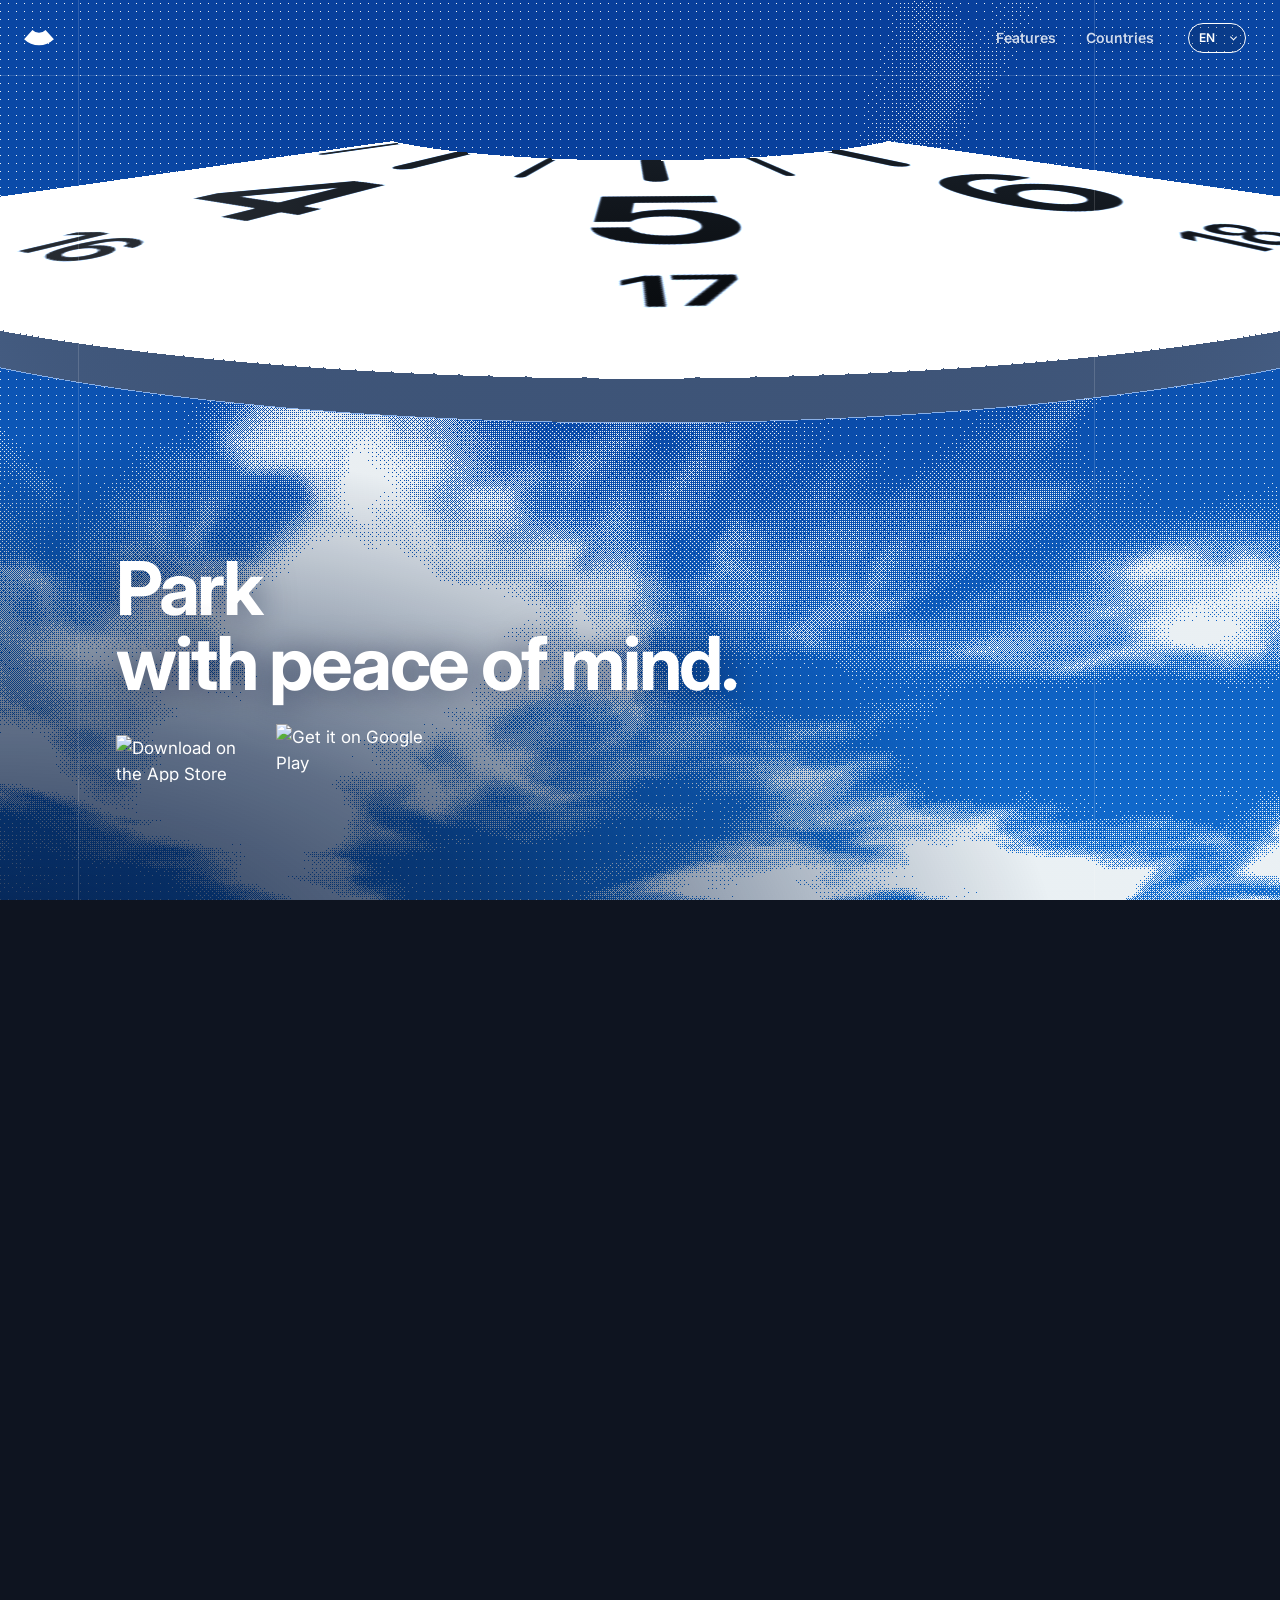
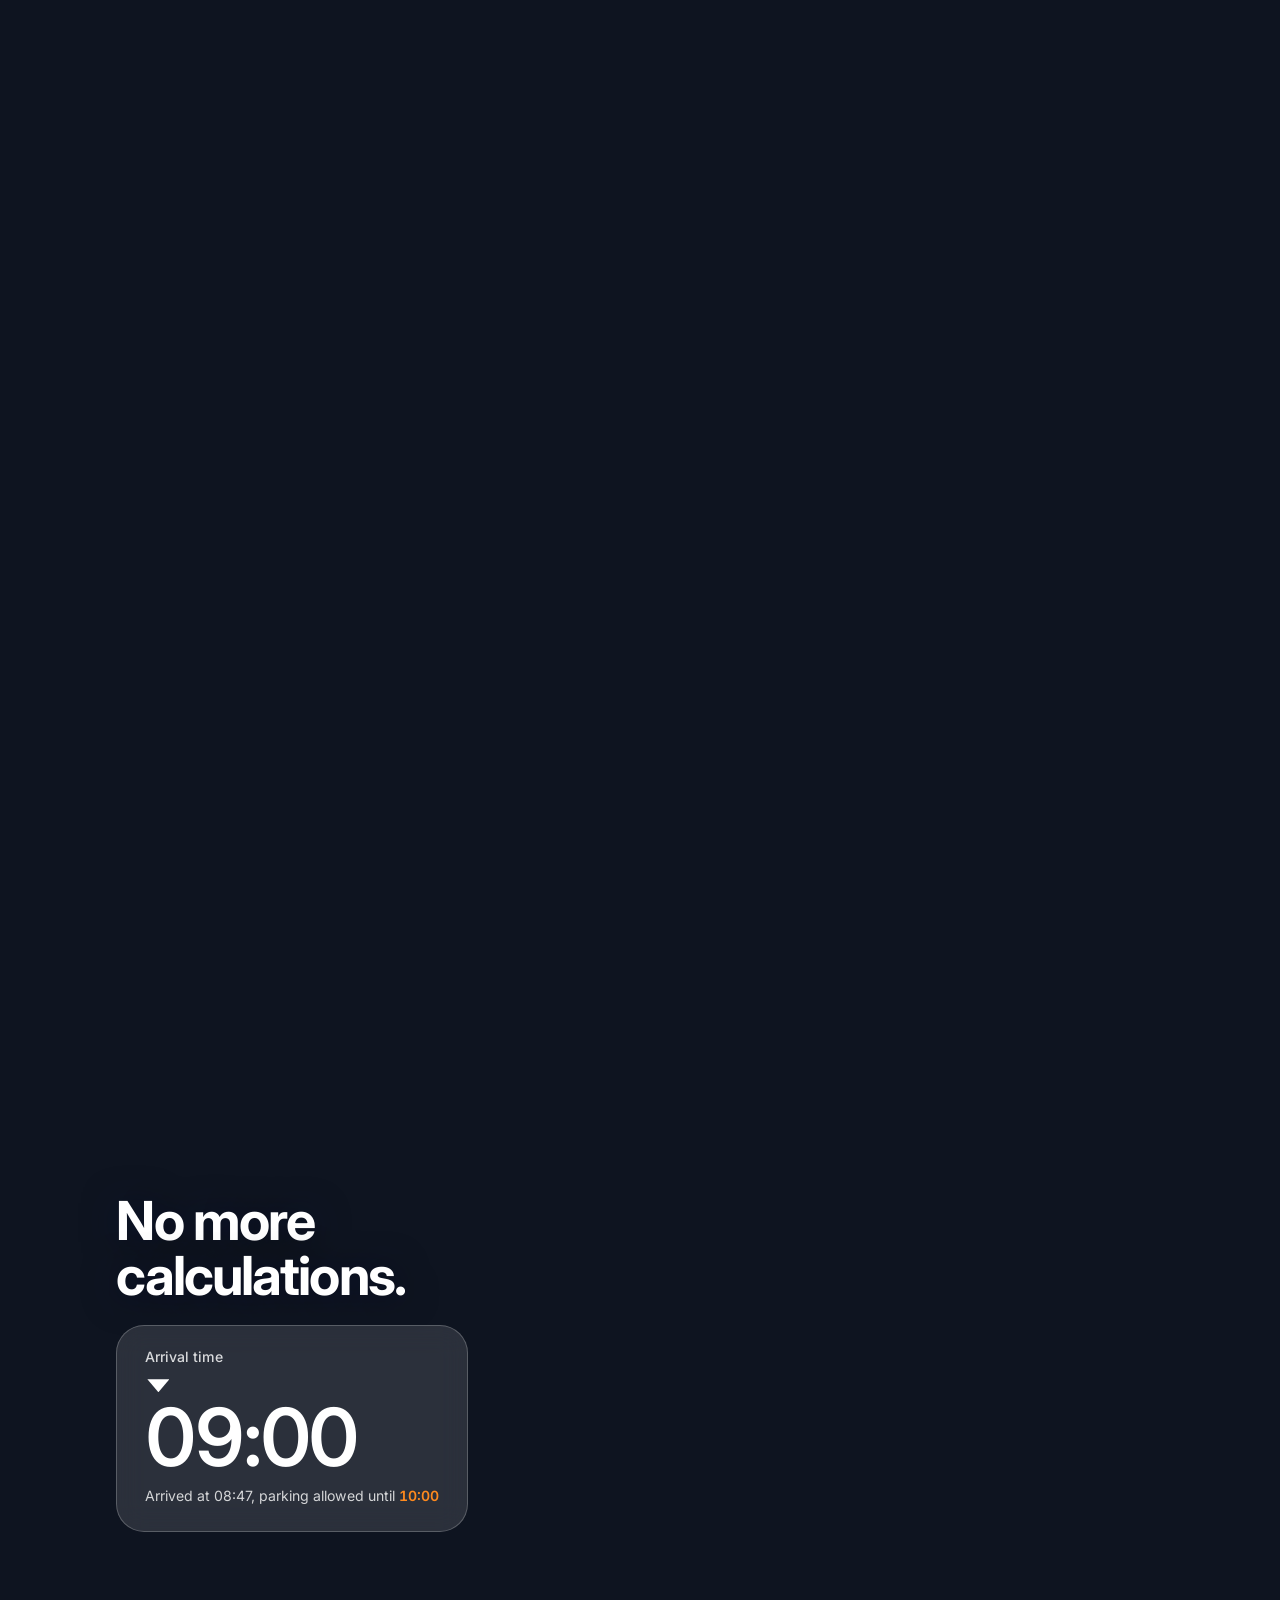
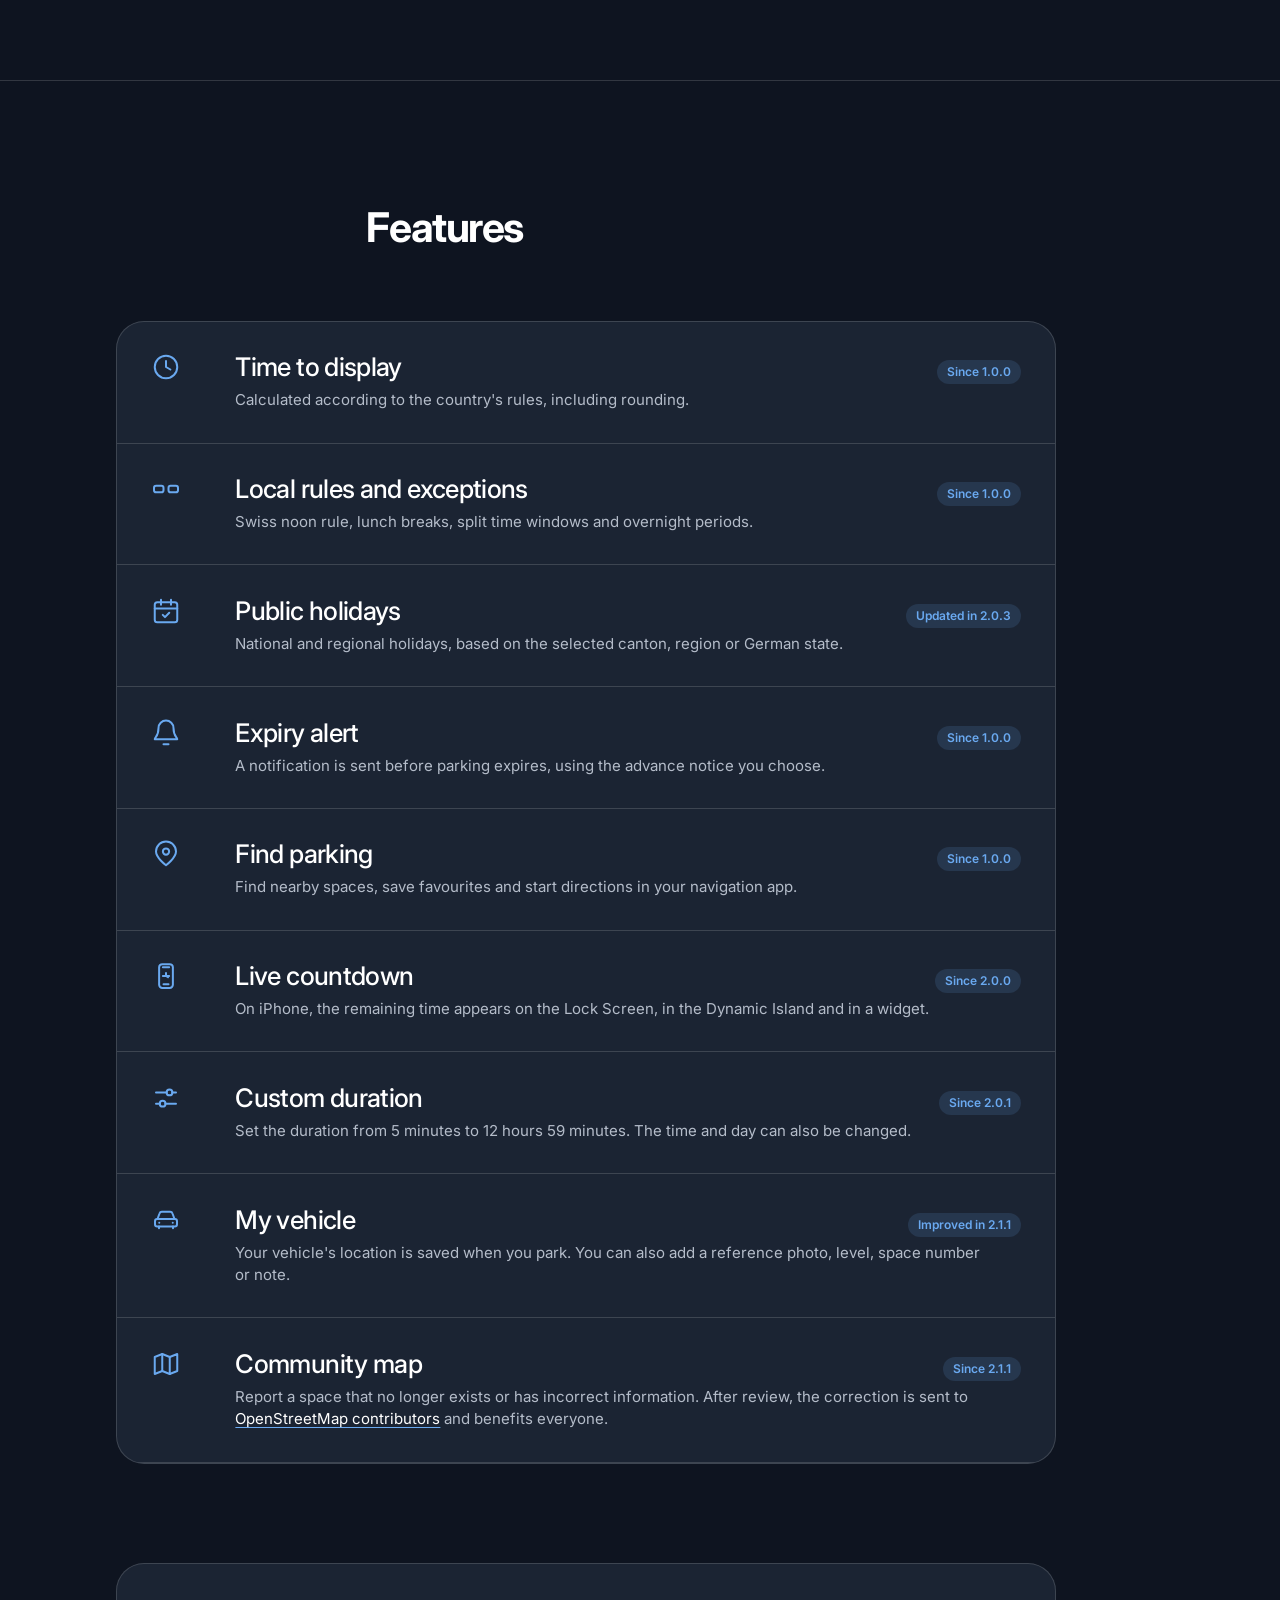
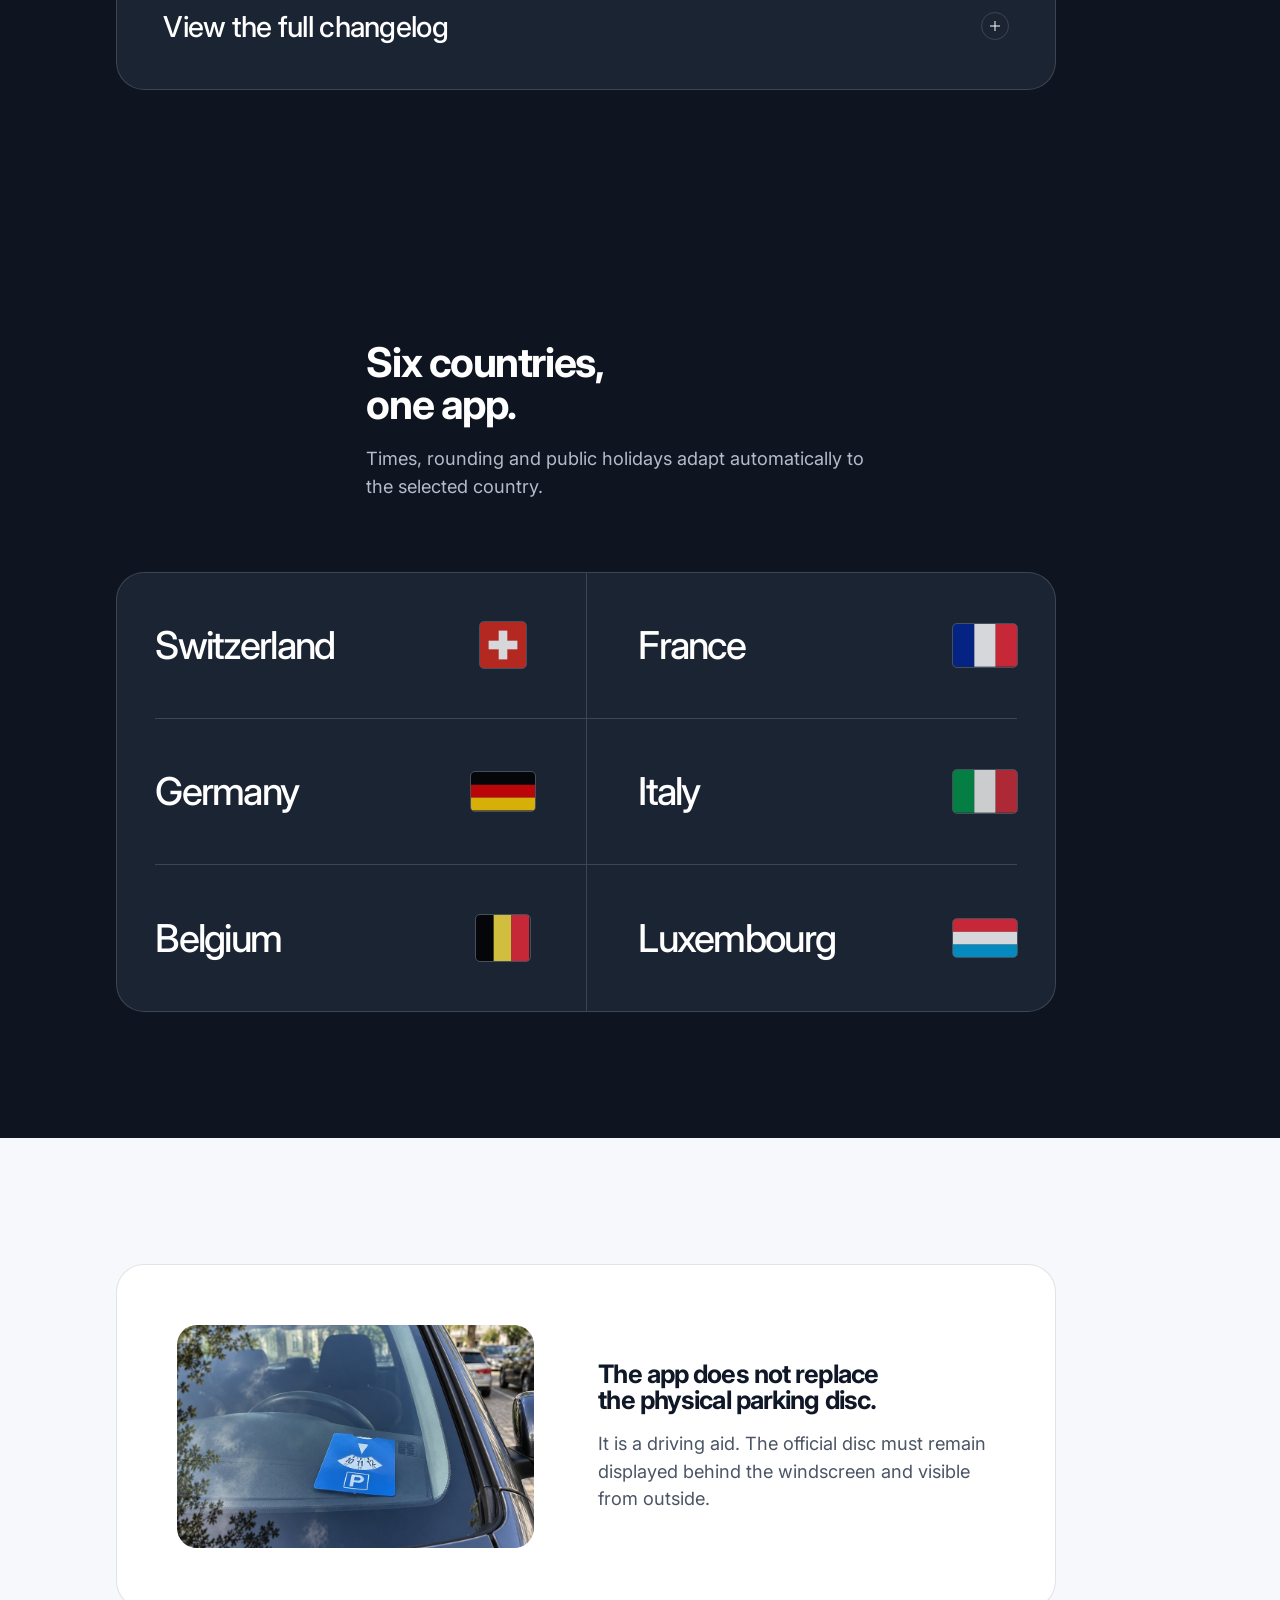
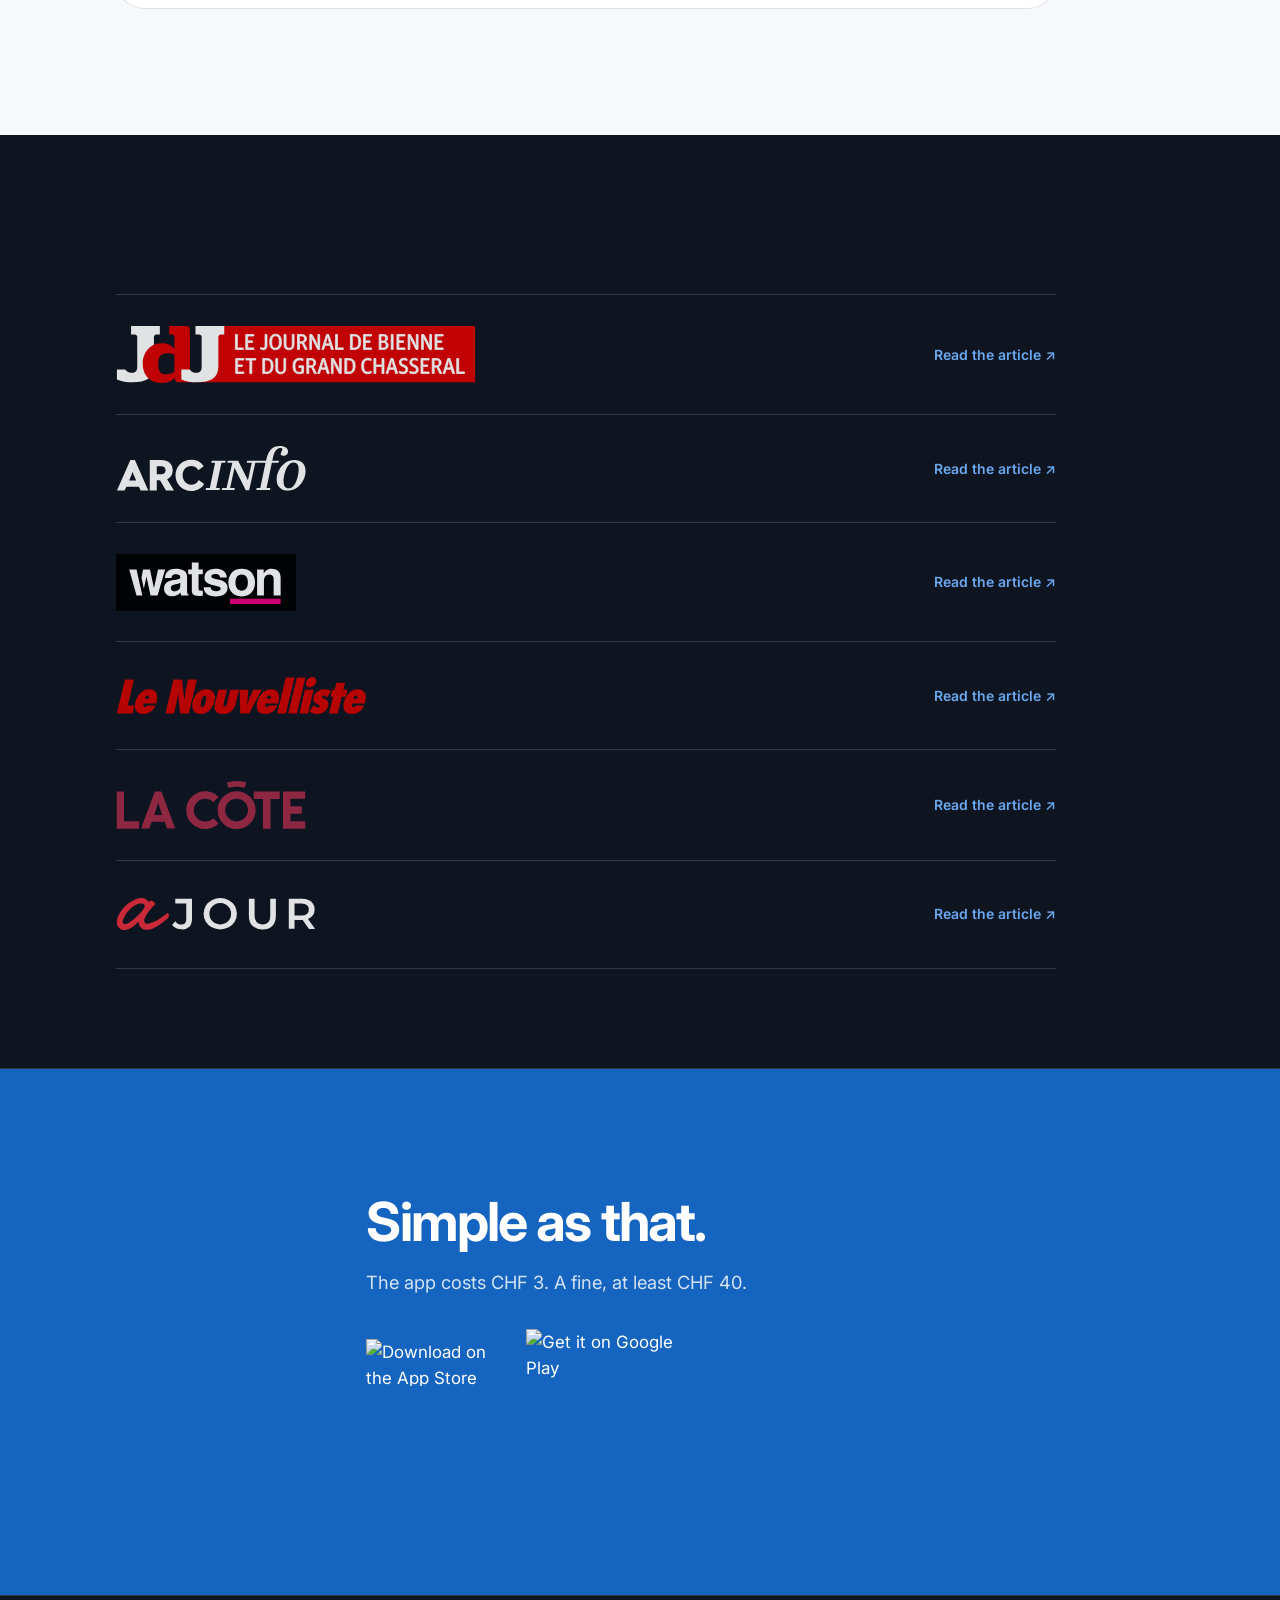
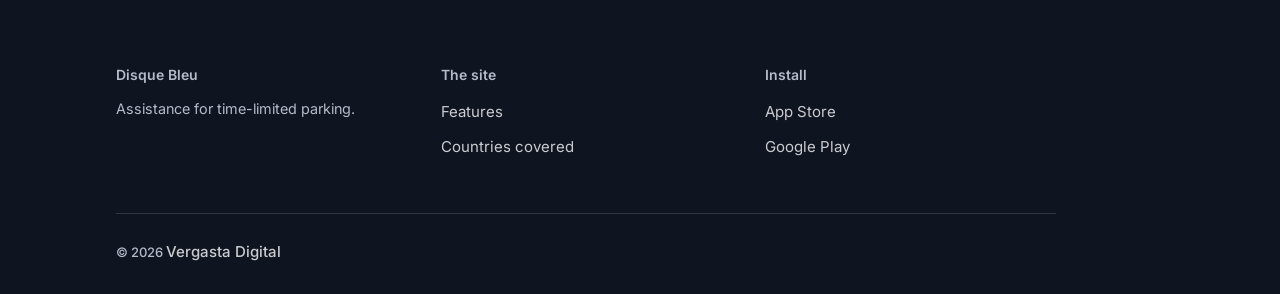
==== commit abd1a6c8: "Avertissement : la photo du disque derrière le pare-brise, comme dans l'app Le dessin SVG laisse la " ====
--- a/index.html
+++ b/index.html
@@ -643,105 +643,11 @@
     <div class="notice">
       <div class="notice__grid">
         <figure class="notice__art" data-lift>
-<svg class="windshield" viewBox="0 0 460 300" role="img"
-     aria-label="Une voiture vue de face avec un disque de stationnement posé derrière le pare-brise"
-     data-i18n-aria-label="accessibility.windshield"
-     xmlns="http://www.w3.org/2000/svg">
-  <defs>
-    <linearGradient id="vitre" x1="0" y1="0" x2="1" y2="1">
-      <stop offset="0" stop-color="#f8fbff"/>
-      <stop offset="1" stop-color="#cdd8e5"/>
-    </linearGradient>
-    <clipPath id="pare-brise">
-      <path d="M78 38h304c12 0 21 8 24 20l29 148c3 13-7 24-20 24H45c-13 0-23-11-20-24L54 58c3-12 12-20 24-20z"/>
-    </clipPath>
-  </defs>
-
-  <!-- La carrosserie rend immédiatement lisible la vue extérieure. -->
-  <path d="M77 17C113 5 347 5 383 17c18 6 31 20 37 42l29 146c5 25 0 50-14 66-9 10-23 15-42 15H67c-19 0-33-5-42-15-14-16-19-41-14-66L40 59c6-22 19-36 37-42z"
-        fill="#d9dde1" stroke="#101828" stroke-width="3"/>
-  <path d="M46 112 18 119c-9 2-14 10-13 19l2 13 35-5zM414 112l28 7c9 2 14 10 13 19l-2 13-35-5z"
-        fill="#d9dde1" stroke="#101828" stroke-width="3" stroke-linejoin="round"/>
-
-  <!-- Le pare-brise laisse voir l'habitacle. -->
-  <path d="M78 38h304c12 0 21 8 24 20l29 148c3 13-7 24-20 24H45c-13 0-23-11-20-24L54 58c3-12 12-20 24-20z"
-        fill="url(#vitre)"/>
-  <g clip-path="url(#pare-brise)">
-    <!-- Siège conducteur et volant, visibles à travers la vitre. -->
-    <path d="M302 178c0-38 18-61 48-61s48 23 48 61v60h-96z"
-          fill="#6d747b" opacity=".2"/>
-    <g fill="none" stroke="#101828" stroke-linecap="round" opacity=".42">
-      <circle cx="350" cy="179" r="35" stroke-width="8"/>
-      <circle cx="350" cy="179" r="8" stroke-width="5"/>
-      <path d="m350 171-22-20m22 20 23-20m-23 36v24" stroke-width="5"/>
-    </g>
-
-    <!-- La planche de bord, derrière la vitre et sous le disque. -->
-    <path d="M8 219c91-24 353-24 444 0v35H8z" fill="#101828"/>
-    <path d="M28 219c86-14 318-14 404 0" fill="none" stroke="#4b5565" stroke-width="2"/>
-
-    <!-- Le disque est posé au bas du pare-brise, côté passager. -->
-    <g transform="translate(70 92) rotate(-4) scale(.76)">
-    <g id="disque">
-      <rect x="0" y="0" width="132.0" height="172.0" rx="7" fill="#1565c0"/>
-      <!-- Le bord dentelé du grattoir, à gauche. -->
-      <g fill="#0f52a3">
-        <rect x="6" y="30.0" width="7" height="4" rx="1.4"/><rect x="6" y="37.5" width="7" height="4" rx="1.4"/><rect x="6" y="45.0" width="7" height="4" rx="1.4"/><rect x="6" y="52.5" width="7" height="4" rx="1.4"/><rect x="6" y="60.0" width="7" height="4" rx="1.4"/><rect x="6" y="67.5" width="7" height="4" rx="1.4"/><rect x="6" y="75.0" width="7" height="4" rx="1.4"/><rect x="6" y="82.5" width="7" height="4" rx="1.4"/><rect x="6" y="90.0" width="7" height="4" rx="1.4"/>
-      </g>
-      <g fill="#fff" text-anchor="middle" font-family="Inter, Arial, sans-serif"
-         font-size="7.4" font-weight="500">
-        <text x="66.0" y="22">Ankunftszeit</text>
-        <text x="66.0" y="33">Heure d'arrivée</text>
-        <text x="66.0" y="44">Ora d'arrivo</text>
-      </g>
-      <!-- Le repère de lecture, pointe vers la fenêtre. -->
-      <path d="M53.0 52 h26 l-13 19 z" fill="#fff"/>
-      <g transform="translate(66.0 55.39) scale(0.6377)">
-        <defs><clipPath id="fenetre"><path d="M -30.21 29.18 A 42.0 42.0 0 0 0 30.21 29.18 L 69.0 72.38 A 100.0 100.0 0 0 1 -69.0 72.38 Z"/></clipPath></defs>
-        <path d="M -30.21 29.18 A 42.0 42.0 0 0 0 30.21 29.18 L 69.0 72.38 A 100.0 100.0 0 0 1 -69.0 72.38 Z" fill="#fff"/>
-        <g clip-path="url(#fenetre)">
-          <g transform="rotate(450)" fill="#101418" stroke="#101418"
-             stroke-linecap="round" text-anchor="middle" dominant-baseline="central"
-             font-family="Inter, Arial, sans-serif">
-            <g fill="none"><line x1="0.0" y1="-52.0" x2="0.0" y2="-42.0" stroke-width="2.6"/><line x1="-13.5" y1="-50.2" x2="-10.9" y2="-40.6" stroke-width="1.3"/><line x1="-26.0" y1="-45.0" x2="-21.0" y2="-36.4" stroke-width="2.6"/><line x1="-36.8" y1="-36.8" x2="-29.7" y2="-29.7" stroke-width="1.3"/><line x1="-45.0" y1="-26.0" x2="-36.4" y2="-21.0" stroke-width="2.6"/><line x1="-50.2" y1="-13.5" x2="-40.6" y2="-10.9" stroke-width="1.3"/><line x1="-52.0" y1="-0.0" x2="-42.0" y2="-0.0" stroke-width="2.6"/><line x1="-50.2" y1="13.5" x2="-40.6" y2="10.9" stroke-width="1.3"/><line x1="-45.0" y1="26.0" x2="-36.4" y2="21.0" stroke-width="2.6"/><line x1="-36.8" y1="36.8" x2="-29.7" y2="29.7" stroke-width="1.3"/><line x1="-26.0" y1="45.0" x2="-21.0" y2="36.4" stroke-width="2.6"/><line x1="-13.5" y1="50.2" x2="-10.9" y2="40.6" stroke-width="1.3"/><line x1="-0.0" y1="52.0" x2="-0.0" y2="42.0" stroke-width="2.6"/><line x1="13.5" y1="50.2" x2="10.9" y2="40.6" stroke-width="1.3"/><line x1="26.0" y1="45.0" x2="21.0" y2="36.4" stroke-width="2.6"/><line x1="36.8" y1="36.8" x2="29.7" y2="29.7" stroke-width="1.3"/><line x1="45.0" y1="26.0" x2="36.4" y2="21.0" stroke-width="2.6"/><line x1="50.2" y1="13.5" x2="40.6" y2="10.9" stroke-width="1.3"/><line x1="52.0" y1="0.0" x2="42.0" y2="0.0" stroke-width="2.6"/><line x1="50.2" y1="-13.5" x2="40.6" y2="-10.9" stroke-width="1.3"/><line x1="45.0" y1="-26.0" x2="36.4" y2="-21.0" stroke-width="2.6"/><line x1="36.8" y1="-36.8" x2="29.7" y2="-29.7" stroke-width="1.3"/><line x1="26.0" y1="-45.0" x2="21.0" y2="-36.4" stroke-width="2.6"/><line x1="13.5" y1="-50.2" x2="10.9" y2="-40.6" stroke-width="1.3"/></g>
-            <g stroke="none"><text transform="translate(-34.5 -59.8) rotate(150)" font-size="22" font-weight="700">1</text><text transform="translate(-59.8 -34.5) rotate(120)" font-size="22" font-weight="700">2</text><text transform="translate(-69.0 -0.0) rotate(90)" font-size="22" font-weight="700">3</text><text transform="translate(-59.8 34.5) rotate(60)" font-size="22" font-weight="700">4</text><text transform="translate(-34.5 59.8) rotate(30)" font-size="22" font-weight="700">5</text><text transform="translate(-0.0 69.0) rotate(0)" font-size="22" font-weight="700">6</text><text transform="translate(34.5 59.8) rotate(-30)" font-size="22" font-weight="700">7</text><text transform="translate(59.8 34.5) rotate(-60)" font-size="22" font-weight="700">8</text><text transform="translate(69.0 0.0) rotate(-90)" font-size="22" font-weight="700">9</text><text transform="translate(59.8 -34.5) rotate(-120)" font-size="22" font-weight="700">10</text><text transform="translate(34.5 -59.8) rotate(-150)" font-size="22" font-weight="700">11</text><text transform="translate(0.0 -69.0) rotate(180)" font-size="22" font-weight="700">12</text><text transform="translate(-43.5 -75.3) rotate(150)" font-size="9.5" font-weight="700">13</text><text transform="translate(-75.3 -43.5) rotate(120)" font-size="9.5" font-weight="700">14</text><text transform="translate(-87.0 -0.0) rotate(90)" font-size="9.5" font-weight="700">15</text><text transform="translate(-75.3 43.5) rotate(60)" font-size="9.5" font-weight="700">16</text><text transform="translate(-43.5 75.3) rotate(30)" font-size="9.5" font-weight="700">17</text><text transform="translate(-0.0 87.0) rotate(0)" font-size="9.5" font-weight="700">18</text><text transform="translate(43.5 75.3) rotate(-30)" font-size="9.5" font-weight="700">19</text><text transform="translate(75.3 43.5) rotate(-60)" font-size="9.5" font-weight="700">20</text><text transform="translate(87.0 0.0) rotate(-90)" font-size="9.5" font-weight="700">21</text><text transform="translate(75.3 -43.5) rotate(-120)" font-size="9.5" font-weight="700">22</text><text transform="translate(43.5 -75.3) rotate(-150)" font-size="9.5" font-weight="700">23</text><text transform="translate(0.0 -87.0) rotate(180)" font-size="9.5" font-weight="700">24</text></g>
-          </g>
-        </g>
-      </g>
-      <!-- Le pictogramme de stationnement. -->
-      <rect x="41.0" y="123" width="50" height="40" rx="3"
-            fill="none" stroke="#fff" stroke-width="2.6"/>
-      <text x="66.0" y="152" text-anchor="middle" fill="#fff"
-            font-family="Inter, Arial, sans-serif" font-size="33" font-weight="700">P</text>
-    </g>
-    </g>
-  </g>
-
-  <!-- Reflets au-dessus du disque : il est bien derrière la vitre. -->
-  <g clip-path="url(#pare-brise)" fill="#fff">
-    <path d="M105 38h64L76 230H31z" opacity=".22"/>
-    <path d="M260 38h46l-93 192h-46z" opacity=".3"/>
-    <path d="M347 38h24l-93 192h-24z" opacity=".2"/>
-  </g>
-
-  <!-- Encadrement, rétroviseur et essuie-glaces ferment la lecture « voiture ». -->
-  <path d="M78 38h304c12 0 21 8 24 20l29 148c3 13-7 24-20 24H45c-13 0-23-11-20-24L54 58c3-12 12-20 24-20z"
-        fill="none" stroke="#101828" stroke-width="4"/>
-  <path d="M230 38v12" stroke="#101828" stroke-width="5"/>
-  <rect x="196" y="46" width="68" height="24" rx="8" fill="#101828"/>
-  <g fill="none" stroke="#101828" stroke-linecap="round">
-    <path d="M167 225 76 203" stroke-width="5"/>
-    <path d="m167 225 70-8" stroke-width="3"/>
-    <path d="M293 225 384 203" stroke-width="5"/>
-    <path d="m293 225-70-8" stroke-width="3"/>
-  </g>
-
-  <!-- Capot et optiques : la vitre appartient sans ambiguïté à une voiture. -->
-  <path d="M25 251c75-15 335-15 410 0" fill="none" stroke="#101828" stroke-width="2" opacity=".42"/>
-  <path d="M37 259h72l-12 15H50zM351 259h72l-13 15h-47z"
-        fill="#f6f8fc" stroke="#101828" stroke-width="2" stroke-linejoin="round"/>
-  <path d="M186 271h88" stroke="#101828" stroke-width="5" stroke-linecap="round"/>
-</svg>
+<div class="windshield">
+  <img src="assets/img/disc-behind-windshield.jpg" width="960" height="720"
+       alt="Une voiture vue de face avec un disque de stationnement posé derrière le pare-brise"
+       data-i18n-alt="accessibility.windshield" loading="lazy" decoding="async">
+</div>
         </figure>
         <div>
           <h2 class="display display--s" data-lift style="margin-bottom:18px" data-i18n="notice.title">
--- a/assets/css/app.css
+++ b/assets/css/app.css
@@ -812,10 +812,32 @@
 
 .notice__art { margin: 0; }
 
+/* La photo de l'onboarding (disclaimer_dialog.dart) : même cadre en 16:10,
+   même zoom lent vers le disque, coupé si « Réduire les animations ». */
 .windshield {
   width: 100%;
-  max-width: 480px;
-  height: auto;
+  max-width: 520px;
+  aspect-ratio: 16 / 10;
+  overflow: hidden;
+  border-radius: 20px;
+}
+
+.windshield img {
+  width: 100%;
+  height: 100%;
+  object-fit: cover;
+  object-position: 49.5% 62.5%;
+  transform-origin: 49.5% 62.5%;
+  animation: windshield-zoom 5s ease-in-out infinite alternate;
+}
+
+@keyframes windshield-zoom {
+  from { transform: scale(1); }
+  to { transform: scale(1.12); }
+}
+
+@media (prefers-reduced-motion: reduce) {
+  .windshield img { animation: none; }
 }
 
 .notice p + p { margin-top: 14px; }
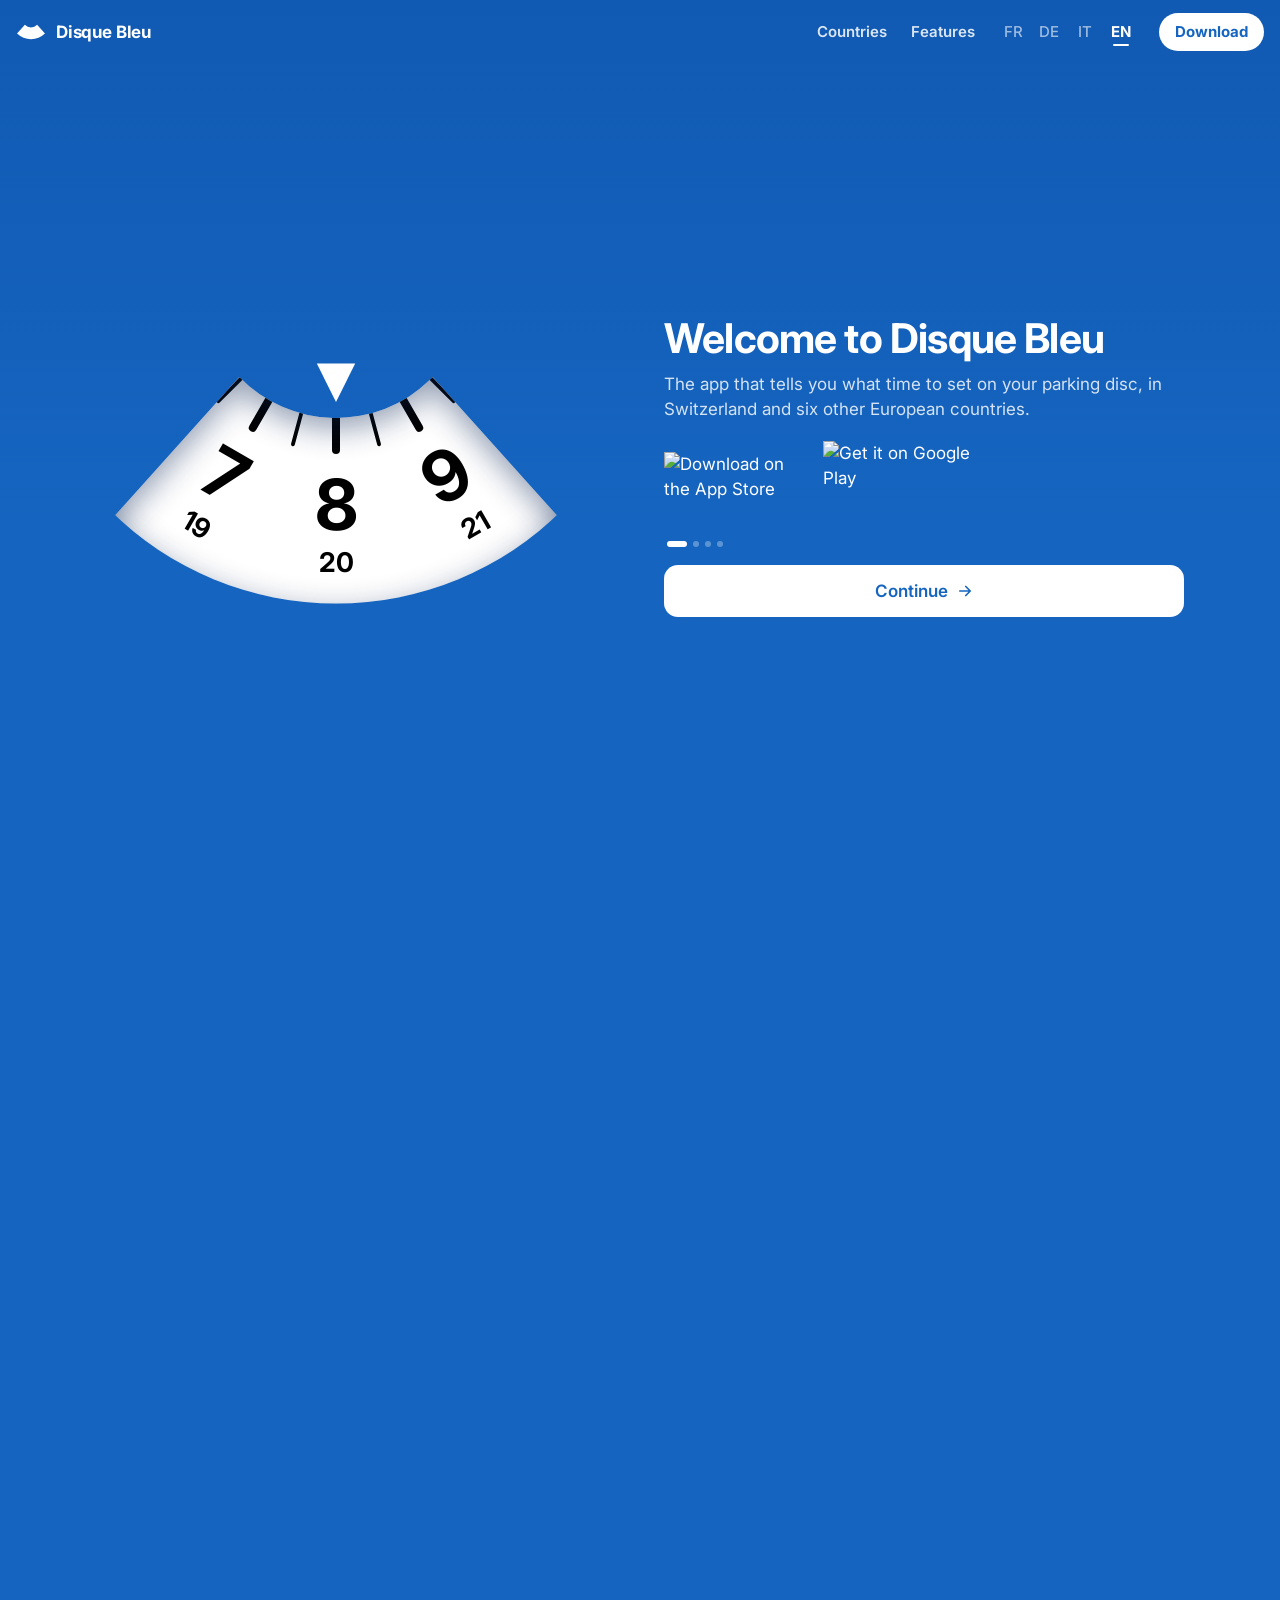
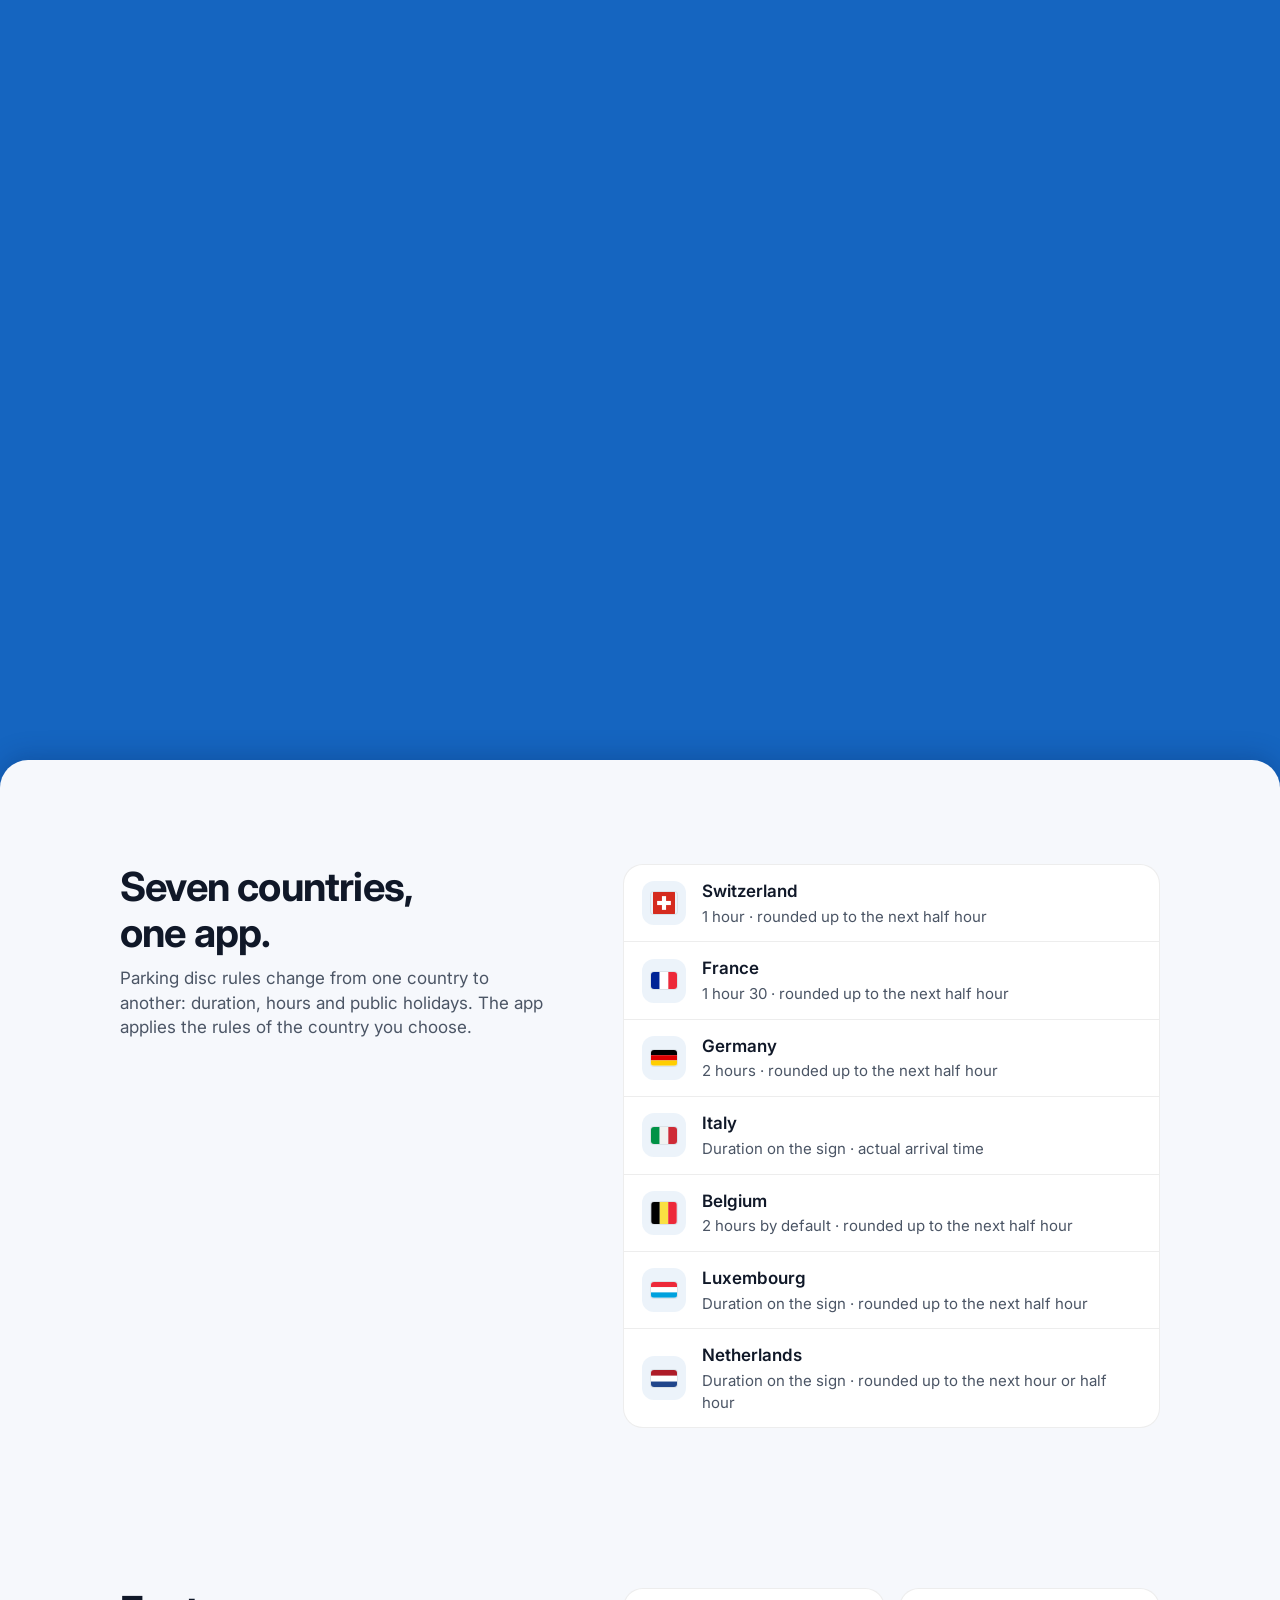
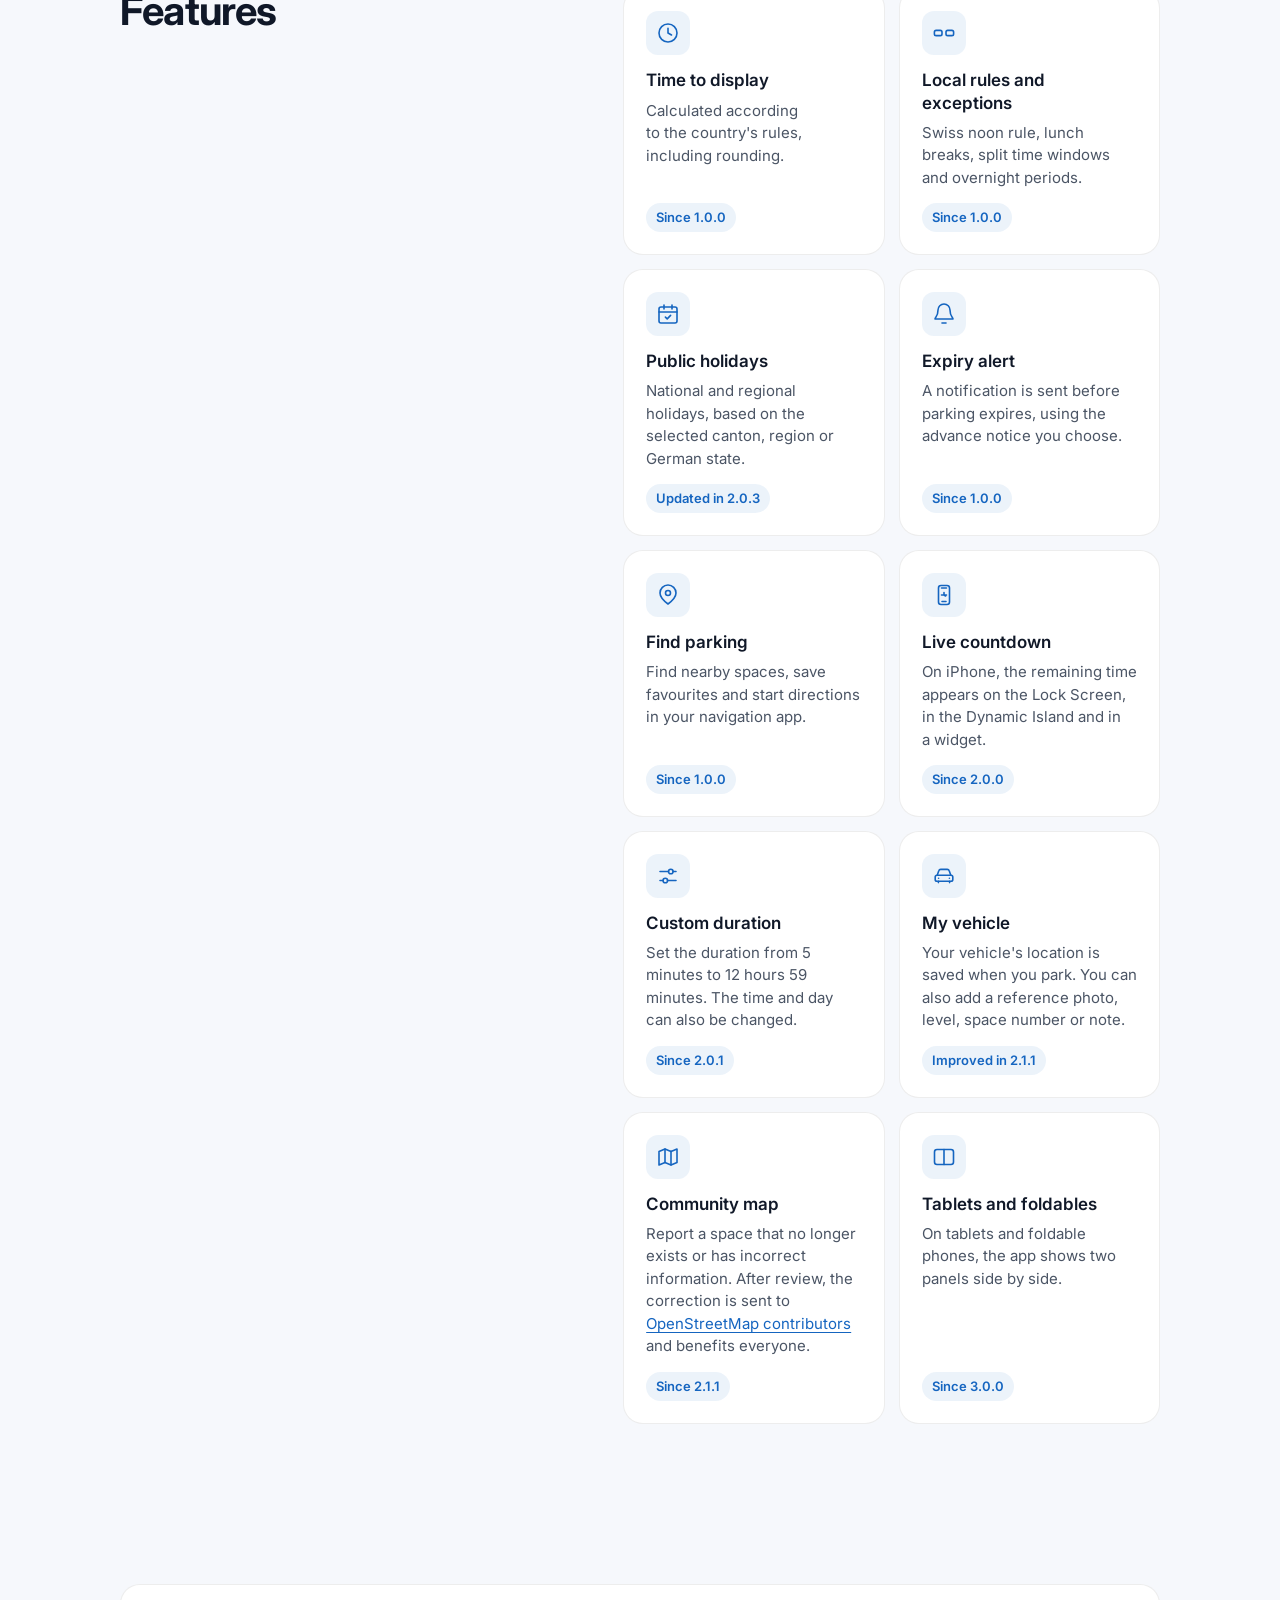
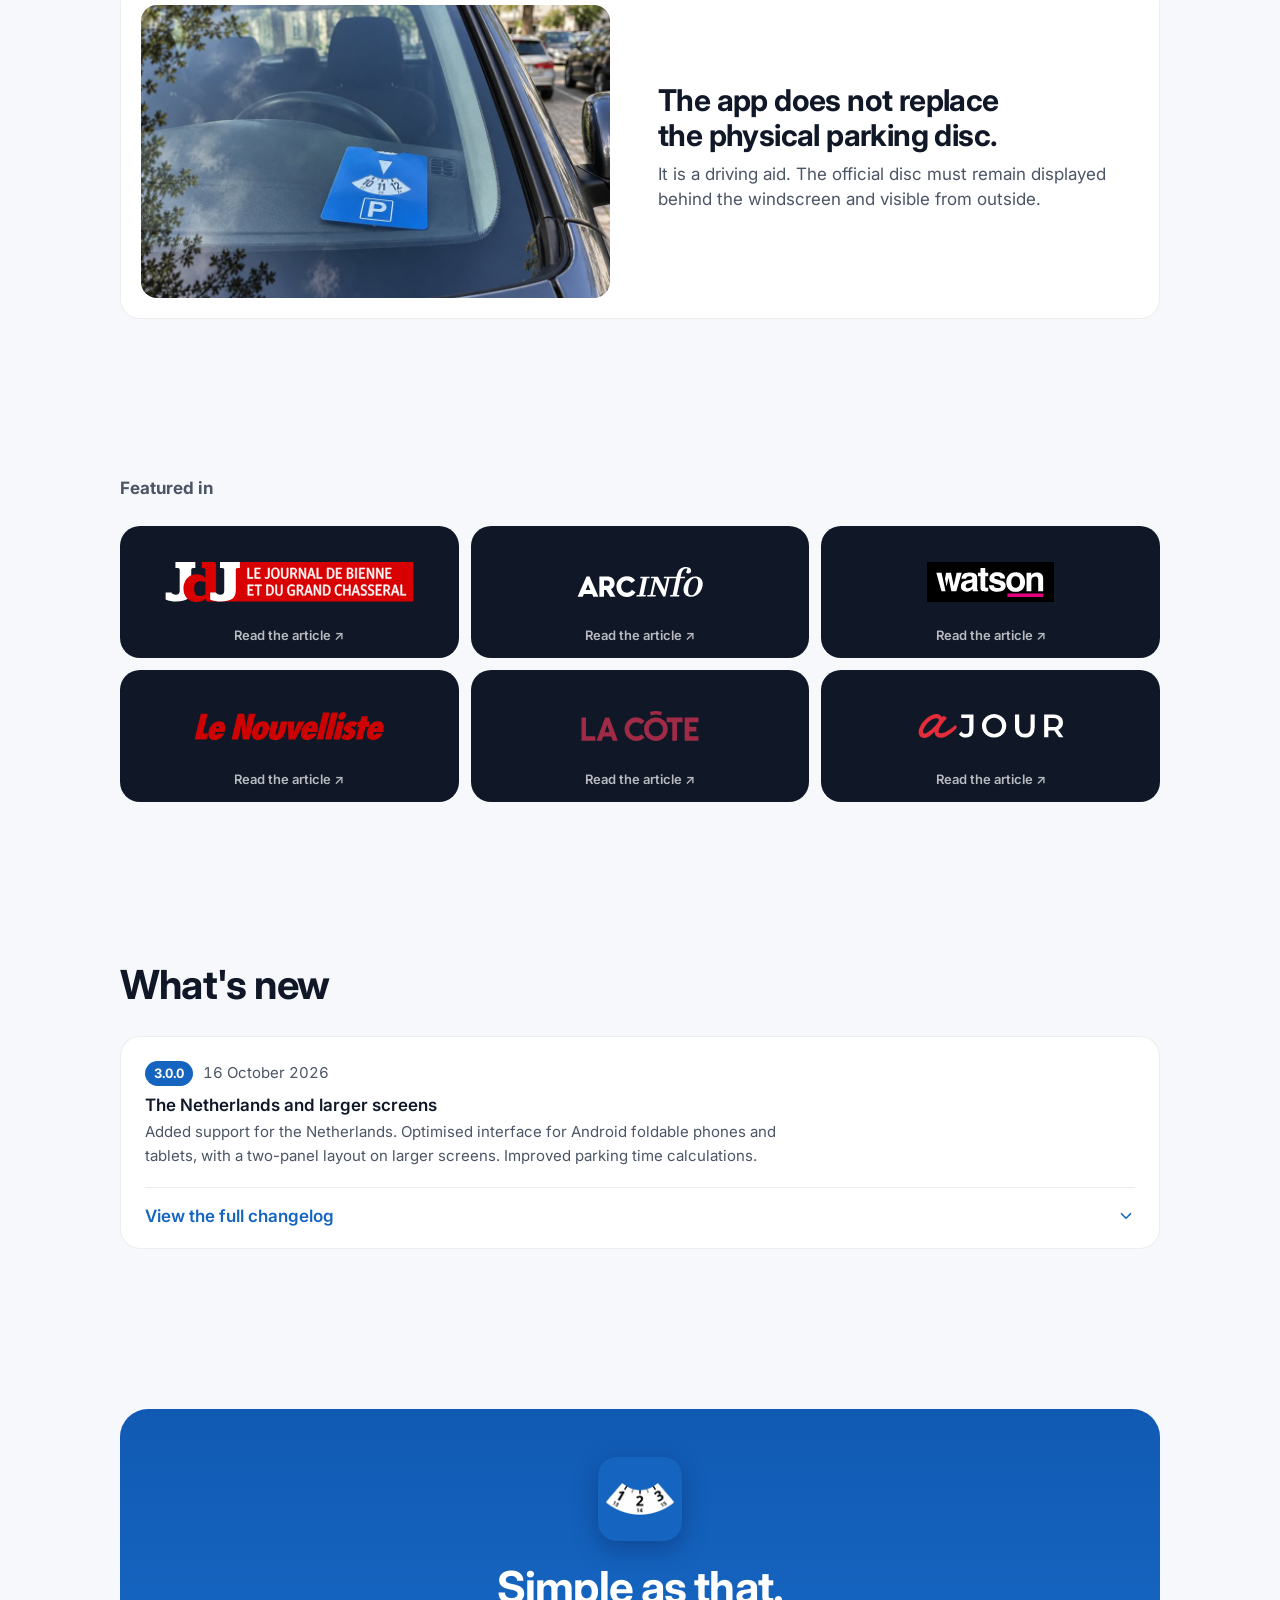
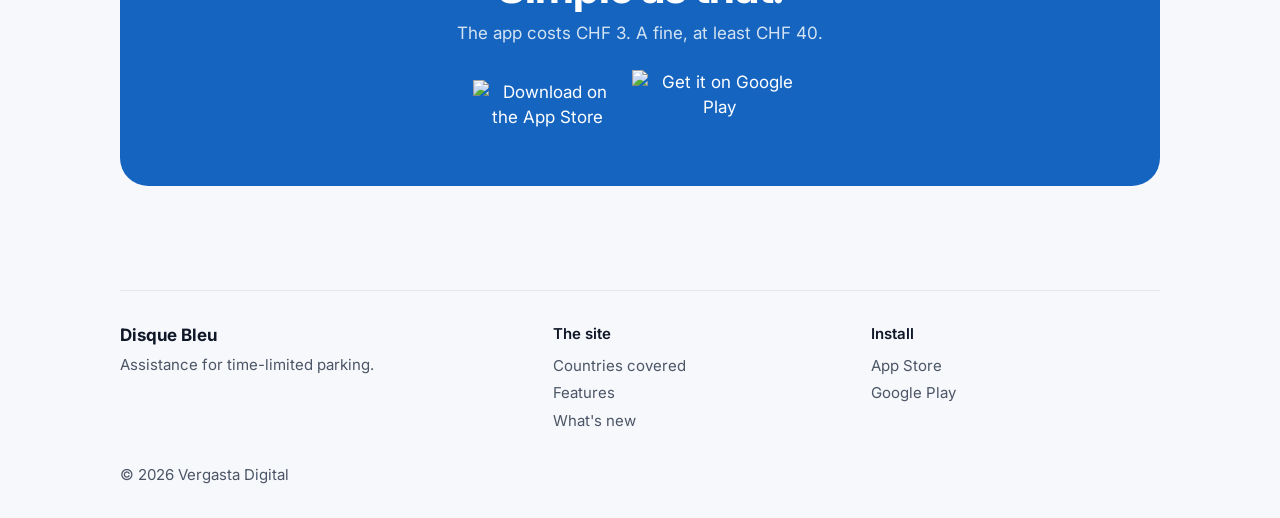
==== commit 735be51b: "Refait le site sur le modèle de l'onboarding de l'app Le site devient l'onboarding en grand. Le fond" ====
--- a/index.html
+++ b/index.html
@@ -10,9 +10,9 @@
 <script>document.documentElement.className += " js";</script>
 
 <title data-i18n="meta.title">Disque Bleu, l'application du disque de stationnement en zone bleue</title>
-<meta name="description" data-i18n-content="meta.description" content="Disque Bleu calcule l'heure à afficher sur votre disque de stationnement en zone bleue et vous prévient avant l'échéance. Suisse, France, Allemagne, Italie, Belgique et Luxembourg, avec les règles locales et les jours fériés.">
+<meta name="description" data-i18n-content="meta.description" content="Disque Bleu calcule l'heure à régler sur votre disque de stationnement en zone bleue et vous prévient avant l'échéance. Suisse, France, Allemagne, Italie, Belgique, Luxembourg et Pays-Bas.">
 <meta name="theme-color" content="#1565c0">
-<meta name="color-scheme" content="only light">
+<meta name="color-scheme" content="light dark">
 <meta name="author" content="Vergasta Digital">
 <meta name="application-name" content="Disque Bleu">
 <meta name="robots" content="index, follow, max-image-preview:large, max-snippet:-1">
@@ -36,11 +36,11 @@
 <meta property="og:site_name" content="Disque Bleu">
 <meta property="og:url" content="https://disquebleusuisse.ch/">
 <meta property="og:title" data-i18n-content="meta.title" content="Disque Bleu, l'application du disque de stationnement en zone bleue">
-<meta property="og:description" data-i18n-content="meta.socialDescription" content="Six pays, six réglementations, un seul bouton. L'application calcule l'heure à afficher sur votre disque et vous prévient avant l'échéance.">
+<meta property="og:description" data-i18n-content="meta.socialDescription" content="Sept pays, sept réglementations. L'application calcule l'heure à régler sur votre disque et vous prévient avant l'échéance.">
 <meta property="og:image" content="https://disquebleusuisse.ch/assets/img/og-cover.png">
 <meta property="og:image:width" content="1200">
 <meta property="og:image:height" content="630">
-<meta property="og:image:alt" data-i18n-content="meta.socialImageAlt" content="Un disque de stationnement bleu devant un ciel, avec le nom Disque Bleu">
+<meta property="og:image:alt" data-i18n-content="meta.socialImageAlt" content="Le disque bleu de l'application, avec sa fenêtre et sa flèche, et le nom Disque Bleu">
 <meta property="og:locale" data-i18n-content="meta.locale" content="fr_CH">
 <meta property="og:locale:alternate" content="en_GB">
 <meta property="og:locale:alternate" content="de_CH">
@@ -48,19 +48,17 @@
 
 <meta name="twitter:card" content="summary_large_image">
 <meta name="twitter:title" data-i18n-content="meta.title" content="Disque Bleu, l'application du disque de stationnement en zone bleue">
-<meta name="twitter:description" data-i18n-content="meta.socialDescription" content="Six pays, six réglementations, un seul bouton. L'application calcule l'heure à afficher sur votre disque et vous prévient avant l'échéance.">
+<meta name="twitter:description" data-i18n-content="meta.socialDescription" content="Sept pays, sept réglementations. L'application calcule l'heure à régler sur votre disque et vous prévient avant l'échéance.">
 <meta name="twitter:image" content="https://disquebleusuisse.ch/assets/img/og-cover.png">
-<meta name="twitter:image:alt" data-i18n-content="meta.socialImageAlt" content="Un disque de stationnement bleu devant un ciel, avec le nom Disque Bleu">
+<meta name="twitter:image:alt" data-i18n-content="meta.socialImageAlt" content="Le disque bleu de l'application, avec sa fenêtre et sa flèche, et le nom Disque Bleu">
 
 <link rel="preconnect" href="https://fonts.googleapis.com">
 <link rel="preconnect" href="https://fonts.gstatic.com" crossorigin>
-<link rel="stylesheet" href="https://fonts.googleapis.com/css2?family=Inter:wght@400;500;600;700&family=DM+Mono:wght@400;500&display=swap">
+<link rel="stylesheet" href="https://fonts.googleapis.com/css2?family=Inter:wght@400;500;600;700;800&display=swap">
 
 <link rel="stylesheet" href="assets/css/app.css">
 <script type="module" src="assets/js/app.js"></script>
 
-<!-- Données structurées. i18n.js les réécrit au changement de langue ; la
-     version française reste servie telle quelle dans le HTML. -->
 <script type="application/ld+json" data-structured-data>
 {
   "@context": "https://schema.org",
@@ -70,7 +68,7 @@
       "@id": "https://disquebleusuisse.ch/#site",
       "url": "https://disquebleusuisse.ch/",
       "name": "Disque Bleu",
-      "description": "Calculez l'heure à afficher sur votre disque de stationnement et recevez une alerte avant l'échéance. Suisse, France, Allemagne, Italie, Belgique, Luxembourg.",
+      "description": "Disque Bleu calcule l'heure à régler sur votre disque de stationnement en zone bleue et vous prévient avant l'échéance. Suisse, France, Allemagne, Italie, Belgique, Luxembourg et Pays-Bas.",
       "inLanguage": [
         "fr",
         "en",
@@ -93,7 +91,7 @@
       "@id": "https://disquebleusuisse.ch/#page",
       "url": "https://disquebleusuisse.ch/",
       "name": "Disque Bleu, l'application du disque de stationnement en zone bleue",
-      "description": "Calculez l'heure à afficher sur votre disque de stationnement et recevez une alerte avant l'échéance. Suisse, France, Allemagne, Italie, Belgique, Luxembourg.",
+      "description": "Disque Bleu calcule l'heure à régler sur votre disque de stationnement en zone bleue et vous prévient avant l'échéance. Suisse, France, Allemagne, Italie, Belgique, Luxembourg et Pays-Bas.",
       "inLanguage": "fr",
       "isPartOf": {
         "@id": "https://disquebleusuisse.ch/#site"
@@ -107,22 +105,22 @@
       "@type": "MobileApplication",
       "@id": "https://disquebleusuisse.ch/#application",
       "name": "Disque Bleu",
-      "description": "Calculez l'heure à afficher sur votre disque de stationnement et recevez une alerte avant l'échéance. Suisse, France, Allemagne, Italie, Belgique, Luxembourg.",
+      "description": "Disque Bleu calcule l'heure à régler sur votre disque de stationnement en zone bleue et vous prévient avant l'échéance. Suisse, France, Allemagne, Italie, Belgique, Luxembourg et Pays-Bas.",
       "url": "https://disquebleusuisse.ch/",
       "image": "https://disquebleusuisse.ch/assets/img/og-cover.png",
       "applicationCategory": "TravelApplication",
       "applicationSubCategory": "Parking",
       "operatingSystem": "iOS, Android",
-      "softwareVersion": "2.1.3",
+      "softwareVersion": "3.0.0",
       "datePublished": "2025-12-15",
-      "dateModified": "2026-08-26",
+      "dateModified": "2026-10-16",
       "inLanguage": [
         "fr",
         "en",
         "de",
         "it"
       ],
-      "countriesSupported": "CH, FR, DE, IT, BE, LU",
+      "countriesSupported": "CH, FR, DE, IT, BE, LU, NL",
       "downloadUrl": [
         "https://apps.apple.com/app/id6756579975",
         "https://play.google.com/store/apps/details?id=ch.vergasta.disquebleusuisse"
@@ -136,7 +134,8 @@
         "Compte à rebours en direct",
         "Durée personnalisée",
         "Mon véhicule",
-        "Carte communautaire"
+        "Carte communautaire",
+        "Tablettes et pliables"
       ],
       "author": {
         "@id": "https://disquebleusuisse.ch/#publisher"
@@ -156,603 +155,442 @@
 }
 </script>
 </head>
-
 <body>
-<a class="skip-link" href="#lecture" data-i18n="accessibility.skip">Aller au contenu</a>
-
-<!-- La scène : ciel et disque, en fond fixe de toute la page. -->
-<canvas id="stage" aria-hidden="true"></canvas>
-
-<div class="veil" aria-hidden="true"></div>
-
-<!-- Les rails de la grille, fixes eux aussi. -->
-<div class="frame" aria-hidden="true">
-  <span class="frame__v frame__v--l"></span>
-  <span class="frame__v frame__v--r"></span>
-</div>
-
-<header class="masthead">
-  <a class="masthead__logo" href="#haut" aria-label="Disque Bleu, retour en haut" data-i18n-aria-label="accessibility.home">
-    <!-- Le croissant du disque, dans la géométrie décrite en tête de scene.js. -->
+<a class="skip-link" href="#contenu" data-i18n="accessibility.skip">Aller au contenu</a>
+
+<!-- La barre du haut, comme celle de l'onboarding : les langues en codes,
+     et ce qu'il faut pour aller droit au but. -->
+<header class="bar">
+  <a class="bar__logo" href="#haut" aria-label="Disque Bleu, retour en haut" data-i18n-aria-label="accessibility.home">
     <svg viewBox="-74 25 148 80" fill="currentColor" aria-hidden="true">
-      <path d="M -30.21 29.18 A 42 42 0 0 0 30.21 29.18 L 69 72.38
-               A 100 100 0 0 1 -69 72.38 Z"/>
+      <path d="M -30.21 29.18 A 42 42 0 0 0 30.21 29.18 L 69 72.38 A 100 100 0 0 1 -69 72.38 Z"/>
     </svg>
+    <span class="bar__name">Disque Bleu</span>
   </a>
-  <div class="masthead__actions">
-    <nav class="masthead__nav" aria-label="Sections" data-i18n-aria-label="accessibility.sections">
-      <a class="masthead__link" href="#fonctions" data-i18n="nav.features">Fonctions</a>
-      <a class="masthead__link" href="#pays" data-i18n="nav.countries">Pays</a>
-    </nav>
-    <label class="language-picker">
-      <span class="sr-only" data-i18n="language.label">Langue</span>
-      <select id="language-select">
-        <option value="fr" lang="fr">FR</option>
-        <option value="en" lang="en">EN</option>
-        <option value="de" lang="de">DE</option>
-        <option value="it" lang="it">IT</option>
-      </select>
-    </label>
+  <nav class="bar__nav" aria-label="Sections" data-i18n-aria-label="accessibility.sections">
+    <a href="#pays" data-i18n="nav.countries">Pays</a>
+    <a href="#fonctions" data-i18n="nav.features">Fonctions</a>
+  </nav>
+  <div class="lang" role="group" aria-label="Langue" data-i18n-aria-label="language.label">
+    <button type="button" data-lang="fr" lang="fr" aria-pressed="true">FR</button>
+    <button type="button" data-lang="de" lang="de" aria-pressed="false">DE</button>
+    <button type="button" data-lang="it" lang="it" aria-pressed="false">IT</button>
+    <button type="button" data-lang="en" lang="en" aria-pressed="false">EN</button>
   </div>
+  <a class="bar__cta" href="#installer" data-i18n="nav.download">Télécharger</a>
 </header>
 
-<main id="lecture" tabindex="-1">
-
-<!-- ====================================================== SCÈNE 01 ==== -->
-<section class="scene" id="haut" style="--len: 2.6">
-  <div class="scene__pin">
-    <div class="scene__copy">
-      <h1 class="display display--xl" data-i18n-html="hero.title">Stationnez<br>l'esprit tranquille.</h1>
-      <div class="stores">
-        <a class="store" data-store="ios" rel="noopener"
-           aria-label="Télécharger dans l'App Store" data-i18n-aria-label="stores.appleLabel">
-          <img src="assets/img/app-store-fr.svg" alt="Télécharger dans l'App Store"
-               width="165" height="52" decoding="async"
-               data-i18n-src="stores.appleBadge" data-i18n-alt="stores.appleLabel">
-        </a>
-        <a class="store" data-store="android" rel="noopener"
-           aria-label="Disponible sur Google Play" data-i18n-aria-label="stores.googleLabel">
-          <img src="assets/img/google-play-fr.png" alt="Disponible sur Google Play"
-               width="134" height="52" decoding="async"
-               data-i18n-src="stores.googleBadge" data-i18n-alt="stores.googleLabel">
-        </a>
-      </div>
-    </div>
-  </div>
-</section>
-
-<!-- ====================================================== SCÈNE 02 ==== -->
-<section class="scene scene--calculation" style="--len: 2.4">
-  <div class="scene__pin">
-    <div class="scene__copy">
-      <h2 class="display display--l" data-i18n-html="calculate.title">Plus besoin<br>de calculer.</h2>
-      <div class="readout">
-        <p class="readout__label" data-i18n="calculate.arrivalLabel">Heure d'arrivée</p>
-        <p class="readout__time">09:00</p>
-        <p class="readout__foot">
-          <span data-i18n="calculate.example">Arrivée 08h47, stationnement jusqu'à</span> <b>10:00</b>
-        </p>
-      </div>
-    </div>
-  </div>
-</section>
-
-<!-- ====================================================== SCÈNE 03 ==== -->
-<section class="scene" style="--len: 2.2">
-  <div class="scene__pin">
-    <div class="scene__copy">
-      <h2 class="display display--l" data-i18n-html="alert.title">Fini<br>les amendes.</h2>
-      <p class="say say--dim" data-i18n="alert.text">
-        Vous recevez une alerte avant l'échéance de votre disque.
-        Plus d'oubli possible !
-      </p>
-    </div>
-  </div>
-</section>
-
-<div class="seam" aria-hidden="true"></div>
-
-<!-- ==================================================== FONCTIONS ===== -->
-<section class="leaf" id="fonctions" aria-labelledby="fonctions-title">
-  <div class="hold">
-    <header class="leaf__head">
-      <div>
-        <h2 class="display display--m" id="fonctions-title" data-lift data-i18n="features.title">Fonctionnalités</h2>
-      </div>
-    </header>
-
-    <div class="feature-layout">
-      <div class="rank feature-list" data-stagger>
-      <article class="rank__row" data-lift>
-        <span class="rank__icon" aria-hidden="true"><svg viewBox="0 0 24 24" fill="none" stroke="currentColor" stroke-width="1.6" stroke-linecap="round" stroke-linejoin="round" aria-hidden="true"><circle cx="12" cy="12" r="9"/><path d="M12 7.2V12l3.5 2"/></svg></span>
-        <div>
-          <div class="rank__head">
-            <h3 class="rank__title" data-i18n="features.items.0.title">Calcul de l'heure à afficher</h3>
-            <span class="rank__version" data-i18n="features.items.0.version">Depuis 1.0.0</span>
-          </div>
-          <p class="rank__note" data-i18n="features.items.0.text">Calculée selon la règle du pays, arrondi compris.</p>
-        </div>
-      </article>
-
-      <article class="rank__row" data-lift>
-        <span class="rank__icon" aria-hidden="true"><svg viewBox="0 0 24 24" fill="none" stroke="currentColor" stroke-width="1.6" stroke-linecap="round" stroke-linejoin="round" aria-hidden="true"><rect x="2.4" y="9.4" width="7.6" height="5.2" rx="1.7"/><rect x="14" y="9.4" width="7.6" height="5.2" rx="1.7"/></svg></span>
-        <div>
-          <div class="rank__head">
-            <h3 class="rank__title" data-i18n="features.items.1.title">Règles locales et exceptions</h3>
-            <span class="rank__version" data-i18n="features.items.1.version">Depuis 1.0.0</span>
-          </div>
-          <p class="rank__note" data-i18n="features.items.1.text">Midi suisse, pause déjeuner, doubles plages, périodes nocturnes.</p>
-        </div>
-      </article>
-
-      <article class="rank__row" data-lift>
-        <span class="rank__icon" aria-hidden="true"><svg viewBox="0 0 24 24" fill="none" stroke="currentColor" stroke-width="1.6" stroke-linecap="round" stroke-linejoin="round" aria-hidden="true"><rect x="3" y="5" width="18" height="16" rx="2"/><path d="M3 10h18M8 3v4M16 3v4"/><path d="m9.4 15.1 1.8 1.8 3.4-3.5"/></svg></span>
-        <div>
-          <div class="rank__head">
-            <h3 class="rank__title" data-i18n="features.items.2.title">Jours fériés</h3>
-            <span class="rank__version" data-i18n="features.items.2.version">Mise à jour 2.0.3</span>
-          </div>
-          <p class="rank__note" data-i18n="features.items.2.text">Nationaux et régionaux, selon le canton, la région ou le Land sélectionné.</p>
-        </div>
-      </article>
-
-      <article class="rank__row" data-lift>
-        <span class="rank__icon" aria-hidden="true"><svg viewBox="0 0 24 24" fill="none" stroke="currentColor" stroke-width="1.6" stroke-linecap="round" stroke-linejoin="round" aria-hidden="true"><path d="M18 8a6 6 0 0 0-12 0c0 7-3 7-3 9h18c0-2-3-2-3-9"/><path d="M10 21h4"/></svg></span>
-        <div>
-          <div class="rank__head">
-            <h3 class="rank__title" data-i18n="features.items.3.title">Alerte avant l'échéance</h3>
-            <span class="rank__version" data-i18n="features.items.3.version">Depuis 1.0.0</span>
-          </div>
-          <p class="rank__note" data-i18n="features.items.3.text">Une notification est envoyée avant la fin du stationnement, au délai choisi.</p>
-        </div>
-      </article>
-
-      <article class="rank__row" data-lift>
-        <span class="rank__icon" aria-hidden="true"><svg viewBox="0 0 24 24" fill="none" stroke="currentColor" stroke-width="1.6" stroke-linecap="round" stroke-linejoin="round" aria-hidden="true"><path d="M20 10c0 5-8 11-8 11S4 15 4 10a8 8 0 1 1 16 0Z"/><circle cx="12" cy="10" r="2.5"/></svg></span>
-        <div>
-          <div class="rank__head">
-            <h3 class="rank__title" data-i18n="features.items.4.title">Trouver un parking</h3>
-            <span class="rank__version" data-i18n="features.items.4.version">Depuis 1.0.0</span>
-          </div>
-          <p class="rank__note" data-i18n="features.items.4.text">Repérez les places à proximité, gardez vos favorites et lancez l'itinéraire dans votre application de navigation.</p>
-        </div>
-      </article>
-
-      <article class="rank__row" data-lift>
-        <span class="rank__icon" aria-hidden="true"><svg viewBox="0 0 24 24" fill="none" stroke="currentColor" stroke-width="1.6" stroke-linecap="round" stroke-linejoin="round" aria-hidden="true"><rect x="6.5" y="2.5" width="11" height="19" rx="2.5"/><path d="M9.5 5h5M10 18.5h4"/><path d="M9.5 12h5M12 9.5V12l1.6 1"/></svg></span>
-        <div>
-          <div class="rank__head">
-            <h3 class="rank__title" data-i18n="features.items.5.title">Compte à rebours en direct</h3>
-            <span class="rank__version" data-i18n="features.items.5.version">Depuis 2.0.0</span>
-          </div>
-          <p class="rank__note" data-i18n="features.items.5.text">Sur iPhone, le temps restant s'affiche sur l'écran verrouillé, dans la Dynamic Island et via un widget.</p>
-        </div>
-      </article>
-
-      <article class="rank__row" data-lift>
-        <span class="rank__icon" aria-hidden="true"><svg viewBox="0 0 24 24" fill="none" stroke="currentColor" stroke-width="1.6" stroke-linecap="round" stroke-linejoin="round" aria-hidden="true"><path d="M4 7.5h8.5M17 7.5h3M4 16.5h3M11.5 16.5h8.5"/><circle cx="14.8" cy="7.5" r="2.3"/><circle cx="9.3" cy="16.5" r="2.3"/></svg></span>
-        <div>
-          <div class="rank__head">
-            <h3 class="rank__title" data-i18n="features.items.6.title">Durée personnalisée</h3>
-            <span class="rank__version" data-i18n="features.items.6.version">Depuis 2.0.1</span>
-          </div>
-          <p class="rank__note" data-i18n="features.items.6.text">La durée se règle de 5 minutes à 12 heures et 59 minutes. L'heure et le jour restent modifiables.</p>
-        </div>
-      </article>
-
-      <article class="rank__row" data-lift>
-        <span class="rank__icon" aria-hidden="true"><svg viewBox="0 0 24 24" fill="none" stroke="currentColor" stroke-width="1.6" stroke-linecap="round" stroke-linejoin="round" aria-hidden="true"><path d="M5.2 11.2 6.8 6.8A2 2 0 0 1 8.7 5.4h6.6a2 2 0 0 1 1.9 1.4l1.6 4.4"/><rect x="3.2" y="11.2" width="17.6" height="6" rx="1.8"/><path d="M6.6 14.2h.01M17.4 14.2h.01"/><path d="M6.4 17.2v1.4M17.6 17.2v1.4"/></svg></span>
-        <div>
-          <div class="rank__head">
-            <h3 class="rank__title" data-i18n="features.items.7.title">Mon véhicule</h3>
-            <span class="rank__version" data-i18n="features.items.7.version">Améliorée en 2.1.1</span>
-          </div>
-          <p class="rank__note" data-i18n="features.items.7.text">
-            La position de votre véhicule est mémorisée quand vous vous garez.
-            Vous pouvez également ajouter une photo de repère, le niveau, le
-            numéro de place ou une note.
-          </p>
-        </div>
-      </article>
-
-      <article class="rank__row" data-lift>
-        <span class="rank__icon" aria-hidden="true"><svg viewBox="0 0 24 24" fill="none" stroke="currentColor" stroke-width="1.6" stroke-linecap="round" stroke-linejoin="round" aria-hidden="true"><path d="M3 6.4 9 4l6 2.4L21 4v13.6L15 20l-6-2.4L3 20z"/><path d="M9 4v13.6M15 6.4V20"/></svg></span>
-        <div>
-          <div class="rank__head">
-            <h3 class="rank__title" data-i18n="features.items.8.title">Carte communautaire</h3>
-            <span class="rank__version" data-i18n="features.items.8.version">Depuis 2.1.1</span>
-          </div>
-          <p class="rank__note">
-            <span data-i18n="features.items.8.beforeLink">Signalez une place disparue ou mal renseignée. Après relecture, la correction repart vers les</span>
-            <a class="inline-link" href="https://openstreetmap.org/" target="_blank" rel="noopener noreferrer" data-i18n="features.items.8.link">contributeurs d'OpenStreetMap</a>
-            <span data-i18n="features.items.8.afterLink">et profite à tout le monde.</span>
-          </p>
-        </div>
-      </article>
-      </div>
-    </div>
-
-    <details class="feature-history">
-      <summary class="feature-history__summary">
-        <span class="feature-history__summary-title">
-          <strong id="versions-title" data-i18n="changelog.action">Voir le changelog complet</strong>
-        </span>
-        <span class="feature-history__toggle" aria-hidden="true"></span>
-      </summary>
-
-      <div class="feature-history__content" aria-labelledby="versions-title">
-        <div class="version-list" data-stagger>
-          <article class="version-row is-current" data-version-row data-version="2.1.3" data-lift>
-            <div class="version-row__meta">
-              <strong>2.1.3</strong>
-              <time datetime="2026-08-26" data-i18n-date>26 août 2026</time>
-            </div>
-            <div class="version-row__body">
-              <h4 data-i18n="changelog.versions.0.title">Notifications corrigées sur Android</h4>
-              <p data-i18n="changelog.versions.0.text">
-                Correction de l'affichage des notifications sur Android :
-                l'alerte avant l'échéance n'apparaissait pas sur tous les
-                appareils.
-              </p>
-            </div>
-          </article>
-
-          <article class="version-row" data-version-row data-version="2.1.1" data-lift>
-            <div class="version-row__meta">
-              <strong>2.1.1</strong>
-              <time datetime="2026-08-20" data-i18n-date>20 août 2026</time>
-            </div>
-            <div class="version-row__body">
-              <h4 data-i18n="changelog.versions.1.title">Italie, Belgique, Luxembourg, carte communautaire et Mon véhicule</h4>
-              <p data-i18n="changelog.versions.1.text">
-                Ajout de l'Italie, de la Belgique et du Luxembourg, avec leurs
-                règles de stationnement et leurs jours fériés. Ajout de la
-                carte communautaire pour signaler ou proposer une place à
-                destination d'OpenStreetMap. « Mon véhicule » permet désormais
-                d'ajouter une photo de repère, le niveau, le numéro de place et
-                une note, conservés sur l'appareil.
-              </p>
-            </div>
-          </article>
-
-          <article class="version-row" data-version-row data-version="2.0.3" data-lift>
-            <div class="version-row__meta">
-              <strong>2.0.3</strong>
-              <time datetime="2026-08-19" data-i18n-date>19 août 2026</time>
-            </div>
-            <div class="version-row__body">
-              <h4 data-i18n="changelog.versions.2.title">Corrections des jours fériés</h4>
-              <p data-i18n="changelog.versions.2.text">
-                Vérification des 44 subdivisions alors couvertes, correction
-                des jours fériés dans onze cantons suisses et affichage des
-                prochains jours fériés au-delà de l'année en cours.
-              </p>
-            </div>
-          </article>
-
-          <article class="version-row" data-version-row data-version="2.0.2" data-lift>
-            <div class="version-row__meta">
-              <strong>2.0.2</strong>
-              <time datetime="2026-08-17" data-i18n-date>17 août 2026</time>
-            </div>
-            <div class="version-row__body">
-              <h4 data-i18n="changelog.versions.3.title">Compatibilité iPhone et Android, navigation</h4>
-              <p data-i18n="changelog.versions.3.text">
-                Présentation de Disque Bleu dans Mes Échéances sur iPhone,
-                mise à niveau de la compatibilité Android et amélioration de
-                l'ouverture des applications de navigation.
-              </p>
-            </div>
-          </article>
-
-          <article class="version-row" data-version-row data-version="2.0.1" data-lift>
-            <div class="version-row__meta">
-              <strong>2.0.1</strong>
-              <time datetime="2026-07-30" data-i18n-date>30 juillet 2026</time>
-            </div>
-            <div class="version-row__body">
-              <h4 data-i18n="changelog.versions.4.title">Durée personnalisée</h4>
-              <p data-i18n="changelog.versions.4.text">
-                Ajout d'un sélecteur à deux roues pour définir librement la
-                durée du stationnement, de 5 minutes à 12 heures et 59 minutes.
-              </p>
-            </div>
-          </article>
-
-          <article class="version-row" data-version-row data-version="2.0.0" data-lift>
-            <div class="version-row__meta">
-              <strong>2.0.0</strong>
-              <time datetime="2026-06-09" data-i18n-date>9 juin 2026</time>
-            </div>
-            <div class="version-row__body">
-              <h4 data-i18n="changelog.versions.5.title">Activités en direct et widget sur iPhone</h4>
-              <p data-i18n="changelog.versions.5.text">
-                Ajout du temps restant sur l'écran verrouillé, dans la Dynamic
-                Island et dans un widget. Ces affichages sont disponibles dans
-                les quatre langues de l'application.
-              </p>
-            </div>
-          </article>
-
-          <article class="version-row" data-version-row data-version="1.3.0" data-lift>
-            <div class="version-row__meta">
-              <strong>1.3.0</strong>
-              <time datetime="2026-05-04" data-i18n-date>4 mai 2026</time>
-            </div>
-            <div class="version-row__body">
-              <h4 data-i18n="changelog.versions.6.title">Fin de la bêta allemande</h4>
-              <p data-i18n="changelog.versions.6.text">
-                Fin de la bêta allemande. Ajout de la Brötchentaste pour les
-                arrêts de 30 minutes, suggestion du pays selon la position et
-                détection automatique des zones bleues à proximité.
-              </p>
-            </div>
-          </article>
-
-          <article class="version-row" data-version-row data-version="1.2.1" data-lift>
-            <div class="version-row__meta">
-              <strong>1.2.1</strong>
-              <time datetime="2026-02-24" data-i18n-date>24 février 2026</time>
-            </div>
-            <div class="version-row__body">
-              <h4 data-i18n="changelog.versions.7.title">Changement de nom et traductions allemandes</h4>
-              <p data-i18n="changelog.versions.7.text">
-                L'application « Disque Bleu Suisse » devient « Disque Bleu ».
-                Ajout d'un parcours d'accueil en allemand et traduction complète
-                des noms des Länder.
-              </p>
-            </div>
-          </article>
-
-          <article class="version-row" data-version-row data-version="1.2.0" data-lift>
-            <div class="version-row__meta">
-              <strong>1.2.0</strong>
-              <time datetime="2026-02-20" data-i18n-date>20 février 2026</time>
-            </div>
-            <div class="version-row__body">
-              <h4 data-i18n="changelog.versions.8.title">Ajout de l'Allemagne en bêta</h4>
-              <p data-i18n="changelog.versions.8.text">
-                Ajout des règles allemandes, des seize Länder et de leurs jours
-                fériés régionaux. Cette prise en charge est initialement proposée
-                en bêta.
-              </p>
-            </div>
-          </article>
-
-          <article class="version-row" data-version-row data-version="1.1.1" data-lift>
-            <div class="version-row__meta">
-              <strong>1.1.1</strong>
-              <time datetime="2026-02-19" data-i18n-date>19 février 2026</time>
-            </div>
-            <div class="version-row__body">
-              <h4 data-i18n="changelog.versions.9.title">Fin de la bêta française</h4>
-              <p data-i18n="changelog.versions.9.text">
-                Fin de la bêta française, ajout des jours fériés spécifiques à
-                l'Alsace-Moselle, localisation des noms et adaptation de
-                l'interface aux petits écrans.
-              </p>
-            </div>
-          </article>
-
-          <article class="version-row" data-version-row data-version="1.1.0" data-lift>
-            <div class="version-row__meta">
-              <strong>1.1.0</strong>
-              <time datetime="2026-02-13" data-i18n-date>13 février 2026</time>
-            </div>
-            <div class="version-row__body">
-              <h4 data-i18n="changelog.versions.10.title">Ajout de la France en bêta</h4>
-              <p data-i18n="changelog.versions.10.text">
-                Ajout des règles françaises, de la pause déjeuner, des jours
-                fériés et du cas particulier de l'Alsace-Moselle.
-              </p>
-            </div>
-          </article>
-
-          <article class="version-row" data-version-row data-version="1.0.1" data-lift>
-            <div class="version-row__meta">
-              <strong>1.0.1</strong>
-              <time datetime="2026-01-31" data-i18n-date>31 janvier 2026</time>
-            </div>
-            <div class="version-row__body">
-              <h4 data-i18n="changelog.versions.11.title">Position du véhicule et avertissement</h4>
-              <p data-i18n="changelog.versions.11.text">
-                La position du véhicule reste disponible après l'expiration du
-                disque et le redémarrage de l'application. Ajout d'un rappel
-                indiquant que l'application ne remplace pas le disque physique.
-              </p>
-            </div>
-          </article>
-
-          <article class="version-row" data-version-row data-version="1.0.0" data-lift>
-            <div class="version-row__meta">
-              <strong>1.0.0</strong>
-              <time datetime="2025-12-15" data-i18n-date>15 décembre 2025</time>
-            </div>
-            <div class="version-row__body">
-              <h4 data-i18n="changelog.versions.12.title">Première version</h4>
-              <p data-i18n="changelog.versions.12.text">
-                Calcul des règles suisses, compte à rebours, alertes, quatre
-                langues, cantons et jours fériés, mémorisation de la position
-                du véhicule et recherche de zones bleues à proximité.
-              </p>
-            </div>
-          </article>
-        </div>
-      </div>
-    </details>
-  </div>
-</section>
-
-<!-- ========================================================= PAYS ===== -->
-<section class="leaf" id="pays" aria-labelledby="pays-title">
-  <div class="hold">
-    <header class="leaf__head">
-      <div>
-        <h2 class="display display--m" id="pays-title" data-lift data-i18n-html="countries.title">Six pays,<br>une seule application.</h2>
-        <p class="say say--dim" data-lift style="margin-top:20px" data-i18n="countries.text">
-          Les horaires, arrondis et jours fériés s'adaptent automatiquement
-          selon le pays sélectionné.
-        </p>
-      </div>
-    </header>
-
-    <div class="countries" data-stagger>
-      <article class="country" data-lift>
-        <h3 class="country__name" data-i18n="countries.names.0">Suisse</h3>
-        <span class="country__flag" aria-hidden="true">
-          <svg viewBox="0 0 32 32" xmlns="http://www.w3.org/2000/svg"><rect width="32" height="32" fill="#d52b1e"/><rect x="13" y="6" width="6" height="20" fill="#fff"/><rect x="6" y="13" width="20" height="6" fill="#fff"/></svg>
-        </span>
-      </article>
-      <article class="country" data-lift>
-        <h3 class="country__name" data-i18n="countries.names.1">France</h3>
-        <span class="country__flag" aria-hidden="true">
-          <svg viewBox="0 0 36 24" xmlns="http://www.w3.org/2000/svg"><rect width="12" height="24" fill="#002395"/><rect x="12" width="12" height="24" fill="#fff"/><rect x="24" width="12" height="24" fill="#ed2939"/></svg>
-        </span>
-      </article>
-      <article class="country" data-lift>
-        <h3 class="country__name" data-i18n="countries.names.2">Allemagne</h3>
-        <span class="country__flag" aria-hidden="true">
-          <svg viewBox="0 0 40 24" xmlns="http://www.w3.org/2000/svg"><rect width="40" height="8" fill="#000"/><rect y="8" width="40" height="8" fill="#dd0000"/><rect y="16" width="40" height="8" fill="#ffce00"/></svg>
-        </span>
-      </article>
-      <article class="country" data-lift>
-        <h3 class="country__name" data-i18n="countries.names.3">Italie</h3>
-        <span class="country__flag" aria-hidden="true">
-          <svg viewBox="0 0 36 24" xmlns="http://www.w3.org/2000/svg"><rect width="12" height="24" fill="#009246"/><rect x="12" width="12" height="24" fill="#f1f2f1"/><rect x="24" width="12" height="24" fill="#ce2b37"/></svg>
-        </span>
-      </article>
-      <article class="country" data-lift>
-        <h3 class="country__name" data-i18n="countries.names.4">Belgique</h3>
-        <span class="country__flag" aria-hidden="true">
-          <svg viewBox="0 0 30 26" xmlns="http://www.w3.org/2000/svg"><rect width="10" height="26" fill="#000"/><rect x="10" width="10" height="26" fill="#fae042"/><rect x="20" width="10" height="26" fill="#ed2939"/></svg>
-        </span>
-      </article>
-      <article class="country" data-lift>
-        <h3 class="country__name" data-i18n="countries.names.5">Luxembourg</h3>
-        <span class="country__flag" aria-hidden="true">
-          <svg viewBox="0 0 40 24" xmlns="http://www.w3.org/2000/svg"><rect width="40" height="8" fill="#ed2939"/><rect y="8" width="40" height="8" fill="#fff"/><rect y="16" width="40" height="8" fill="#00a1de"/></svg>
-        </span>
-      </article>
-    </div>
-  </div>
-</section>
-
-<!-- ================================================ AVERTISSEMENT ===== -->
-<section class="leaf leaf--paper">
-  <div class="hold">
-    <div class="notice">
-      <div class="notice__grid">
-        <figure class="notice__art" data-lift>
-<div class="windshield">
-  <img src="assets/img/disc-behind-windshield.jpg" width="960" height="720"
-       alt="Une voiture vue de face avec un disque de stationnement posé derrière le pare-brise"
-       data-i18n-alt="accessibility.windshield" loading="lazy" decoding="async">
-</div>
-        </figure>
-        <div>
-          <h2 class="display display--s" data-lift style="margin-bottom:18px" data-i18n="notice.title">
-            L'application ne remplace pas le disque physique.
-          </h2>
-          <p class="say say--dim" data-lift data-i18n="notice.text">
-            C'est une aide au conducteur. Le disque officiel doit rester apposé
-            derrière le pare-brise, visible depuis l'extérieur.
-          </p>
-        </div>
-      </div>
-    </div>
-  </div>
-</section>
-
-<!-- ======================================================= PRESSE ===== -->
-<section class="leaf press-leaf" aria-labelledby="presse-title">
-  <div class="hold">
-    <h2 class="press-title" id="presse-title" data-lift data-i18n="press.title">Apparu sur</h2>
-    <div class="press-list" data-stagger>
-      <a class="press-source" href="https://www.lejdj.ch/articles/a-saint-imier-il-oublie-son-disque-bleu-et-cree-une-application-pour-eviter-les-amendes-100885" target="_blank" rel="noopener noreferrer" aria-label="Lire l'article du Journal du Jura" data-i18n-aria-label="press.sources.0" data-lift>
-        <img class="press-source__logo press-source__logo--jdj" src="assets/img/press/le-journal-du-jura.svg" width="1243" height="200" loading="lazy" decoding="async" alt="Le Journal du Jura">
-        <span class="press-source__action" data-i18n="press.action">Lire l'article ↗</span>
-      </a>
-      <a class="press-source" href="https://www.arcinfo.ch/neuchatel-canton/montagnes/la-chaux-de-fonds/un-ex-chaux-de-fonnier-installe-a-saint-imier-oublie-son-disque-il-cree-une-application-pour-eviter-les-amendes-1510801" target="_blank" rel="noopener noreferrer" aria-label="Lire l'article d'ArcInfo" data-i18n-aria-label="press.sources.1" data-lift>
-        <img class="press-source__logo press-source__logo--arcinfo" src="assets/img/press/arcinfo.svg" width="135" height="32" loading="lazy" decoding="async" alt="ArcInfo">
-        <span class="press-source__action" data-i18n="press.action">Lire l'article ↗</span>
-      </a>
-      <a class="press-source" href="https://www.watson.ch/fr/suisse/transports/633299012-l-application-disque-bleu-ravira-les-automobilistes-suisses" target="_blank" rel="noopener noreferrer" aria-label="Lire l'article de Watson" data-i18n-aria-label="press.sources.2" data-lift>
-        <img class="press-source__logo press-source__logo--watson" src="assets/img/press/watson.svg" width="454" height="143" loading="lazy" decoding="async" alt="Watson">
-        <span class="press-source__action" data-i18n="press.action">Lire l'article ↗</span>
-      </a>
-      <a class="press-source" href="https://www.lenouvelliste.ch/suisse/vous-oubliez-souvent-de-tourner-votre-disque-ce-romand-a-cree-une-application-pour-eviter-les-amendes-1511033" target="_blank" rel="noopener noreferrer" aria-label="Lire l'article du Nouvelliste" data-i18n-aria-label="press.sources.3" data-lift>
-        <img class="press-source__logo press-source__logo--nouvelliste" src="assets/img/press/le-nouvelliste.svg" width="217" height="32" loading="lazy" decoding="async" alt="Le Nouvelliste">
-        <span class="press-source__action" data-i18n="press.action">Lire l'article ↗</span>
-      </a>
-      <a class="press-source" href="https://www.lacote.ch/suisse/vous-oubliez-souvent-de-tourner-votre-disque-ce-romand-a-cree-une-application-pour-eviter-les-amendes-1511033" target="_blank" rel="noopener noreferrer" aria-label="Lire l'article de La Côte" data-i18n-aria-label="press.sources.4" data-lift>
-        <img class="press-source__logo press-source__logo--lacote" src="assets/img/press/la-cote.svg" width="126" height="32" loading="lazy" decoding="async" alt="La Côte">
-        <span class="press-source__action" data-i18n="press.action">Lire l'article ↗</span>
-      </a>
-      <a class="press-source" href="https://ajour.ch/story/692944/er-vergisst-seine-blaue-scheibe-und-entwickelt-eine-app-um-bussen-zu-vermeiden" target="_blank" rel="noopener noreferrer" aria-label="Lire l'article d'ajour" data-i18n-aria-label="press.sources.5" data-lift>
-        <img class="press-source__logo press-source__logo--ajour" src="assets/img/press/ajour.svg" width="153" height="25" loading="lazy" decoding="async" alt="ajour">
-        <span class="press-source__action" data-i18n="press.action">Lire l'article ↗</span>
-      </a>
-    </div>
-  </div>
-</section>
-
-<!-- =================================================== INSTALLER ====== -->
-<section class="leaf leaf--blue" id="installer" aria-labelledby="installer-title">
-  <div class="hold">
-    <header class="leaf__head">
-      <div>
-        <h2 class="display display--l" id="installer-title" data-lift data-i18n="install.title">Tout simplement.</h2>
-        <p class="say say--dim" data-lift style="margin-top:20px" data-i18n="install.text">
-          L'app coûte 3 CHF. Une amende, au moins 40.
-        </p>
-        <div class="stores" data-lift style="margin-top:32px">
+<main>
+
+<!-- ==================================================== LE COUVERCLE ===== -->
+<!-- Tout l'écran est le disque bleu, percé de sa fenêtre (disc.js). Le
+     défilement remplace le doigt de l'onboarding : le cadran tourne, la
+     durée autorisée apparaît, puis le rappel, puis le plan. -->
+<section class="cover" id="haut" aria-label="Étapes de la présentation" data-i18n-aria-label="accessibility.chapters">
+  <span class="cover__stop" style="--i: 0" aria-hidden="true"></span>
+  <span class="cover__stop" style="--i: 1" aria-hidden="true"></span>
+  <span class="cover__stop" style="--i: 2" aria-hidden="true"></span>
+  <span class="cover__stop" style="--i: 3" aria-hidden="true"></span>
+  <div class="cover__frame">
+    <canvas class="cover__canvas" aria-hidden="true"></canvas>
+
+    <div class="tag" data-tag="arrival" aria-hidden="true">
+      <span class="tag__from">9:12</span><svg class="icon" viewBox="0 0 24 24" fill="none" stroke="currentColor" stroke-width="2.2" stroke-linecap="round" stroke-linejoin="round" aria-hidden="true"><path d="M5 12h14M13 6l6 6-6 6"/></svg><span class="tag__pill">9:30</span>
+    </div>
+    <div class="tag" data-tag="reminder" aria-hidden="true">
+      <span class="tag__pill tag__pill--bell"><svg class="icon" viewBox="0 0 24 24" fill="currentColor" aria-hidden="true"><path d="M12 22a2.5 2.5 0 0 0 2.45-2h-4.9A2.5 2.5 0 0 0 12 22Zm7-6V11a7 7 0 0 0-5.5-6.84V3.5a1.5 1.5 0 0 0-3 0v.66A7 7 0 0 0 5 11v5l-2 2v1h18v-1l-2-2Z"/></svg>10:20</span>
+    </div>
+
+    <div class="cover__chapters">
+      <article class="chapter" data-chapter="0">
+        <h1 class="chapter__title" data-rise data-i18n="intro.chapters.0.title">Bienvenue sur Disque Bleu</h1>
+        <p class="chapter__text" data-i18n="intro.chapters.0.text">L'application qui vous indique sur quelle heure régler votre disque, en Suisse et dans six autres pays d'Europe.</p>
+        <div class="stores chapter__stores">
           <a class="store" data-store="ios" rel="noopener"
              aria-label="Télécharger dans l'App Store" data-i18n-aria-label="stores.appleLabel">
             <img src="assets/img/app-store-fr.svg" alt="Télécharger dans l'App Store"
-                 width="165" height="52" loading="lazy" decoding="async"
+                 width="165" height="52" decoding="async"
                  data-i18n-src="stores.appleBadge" data-i18n-alt="stores.appleLabel">
           </a>
           <a class="store" data-store="android" rel="noopener"
              aria-label="Disponible sur Google Play" data-i18n-aria-label="stores.googleLabel">
             <img src="assets/img/google-play-fr.png" alt="Disponible sur Google Play"
-                 width="134" height="52" loading="lazy" decoding="async"
+                 width="134" height="52" decoding="async"
                  data-i18n-src="stores.googleBadge" data-i18n-alt="stores.googleLabel">
           </a>
         </div>
+      </article>
+      <article class="chapter" data-chapter="1">
+        <h2 class="chapter__title" data-rise data-i18n="intro.chapters.1.title">Réglez votre disque</h2>
+        <p class="chapter__text" data-i18n="intro.chapters.1.text">L'application calcule l'heure à régler sur votre disque. Elle vous indique aussi jusqu'à quand vous pouvez rester.</p>
+      </article>
+      <article class="chapter" data-chapter="2">
+        <h2 class="chapter__title" data-rise data-i18n="intro.chapters.2.title">Recevez un rappel avant l'échéance</h2>
+        <p class="chapter__text" data-i18n="intro.chapters.2.text">Une notification vous prévient quelques minutes avant la fin de votre temps de stationnement. Vous pouvez choisir ce délai dans les réglages.</p>
+      </article>
+      <article class="chapter" data-chapter="3">
+        <h2 class="chapter__title" data-rise data-i18n="intro.chapters.3.title">Trouvez une place en zone bleue</h2>
+        <p class="chapter__text" data-i18n="intro.chapters.3.text">La carte affiche les places en zone bleue autour de vous ou dans une autre ville. Elle montre aussi où votre voiture est garée.</p>
+      </article>
+    </div>
+
+    <div class="cover__foot">
+      <div class="dots" role="group" aria-label="Étapes de la présentation" data-i18n-aria-label="accessibility.chapters">
+        <button class="dots__dot" type="button" data-goto="0" aria-current="step"
+                aria-label="Bienvenue sur Disque Bleu" data-i18n-aria-label="intro.chapters.0.title"></button>
+        <button class="dots__dot" type="button" data-goto="1"
+                aria-label="Réglez votre disque" data-i18n-aria-label="intro.chapters.1.title"></button>
+        <button class="dots__dot" type="button" data-goto="2"
+                aria-label="Recevez un rappel avant l'échéance" data-i18n-aria-label="intro.chapters.2.title"></button>
+        <button class="dots__dot" type="button" data-goto="3"
+                aria-label="Trouvez une place en zone bleue" data-i18n-aria-label="intro.chapters.3.title"></button>
       </div>
-    </header>
+      <a class="button button--light" href="#pays" data-next>
+        <span data-i18n="intro.next">Continuer</span><svg class="icon" viewBox="0 0 24 24" fill="none" stroke="currentColor" stroke-width="2.2" stroke-linecap="round" stroke-linejoin="round" aria-hidden="true"><path d="M5 12h14M13 6l6 6-6 6"/></svg>
+      </a>
+    </div>
   </div>
 </section>
-</main>
-
-<footer class="foot">
-  <div class="hold">
+
+<!-- ======================================================= LA FEUILLE ===== -->
+<!-- Elle monte sur le disque à la fin de la présentation, comme les pages de
+     réglage de l'onboarding. -->
+<div class="sheet" id="contenu">
+
+  <section class="block block--split" id="pays" aria-labelledby="pays-title">
+    <header class="block__head">
+      <h2 class="block__title" id="pays-title" data-lift data-i18n="countries.title">Sept pays, une seule application.</h2>
+      <p class="block__text" data-lift data-i18n="countries.text">Les règles du disque changent d'un pays à l'autre : durée, horaires et jours fériés. L'application applique celles du pays choisi.</p>
+    </header>
+    <ul class="countries card">
+        <li class="country" data-lift>
+          <span class="country__flag" aria-hidden="true"><svg viewBox="0 0 32 32" xmlns="http://www.w3.org/2000/svg"><rect width="32" height="32" fill="#d52b1e"/><rect x="13" y="6" width="6" height="20" fill="#fff"/><rect x="6" y="13" width="20" height="6" fill="#fff"/></svg></span>
+          <span class="country__body">
+            <span class="country__name" data-i18n="countries.items.0.name">Suisse</span>
+            <span class="country__rule" data-i18n="countries.items.0.rule">1 h · arrondi à la demi-heure suivante</span>
+          </span>
+        </li>
+        <li class="country" data-lift>
+          <span class="country__flag" aria-hidden="true"><svg viewBox="0 0 36 24" xmlns="http://www.w3.org/2000/svg"><rect width="12" height="24" fill="#002395"/><rect x="12" width="12" height="24" fill="#fff"/><rect x="24" width="12" height="24" fill="#ed2939"/></svg></span>
+          <span class="country__body">
+            <span class="country__name" data-i18n="countries.items.1.name">France</span>
+            <span class="country__rule" data-i18n="countries.items.1.rule">1 h 30 · arrondi à la demi-heure suivante</span>
+          </span>
+        </li>
+        <li class="country" data-lift>
+          <span class="country__flag" aria-hidden="true"><svg viewBox="0 0 40 24" xmlns="http://www.w3.org/2000/svg"><rect width="40" height="8" fill="#000"/><rect y="8" width="40" height="8" fill="#dd0000"/><rect y="16" width="40" height="8" fill="#ffce00"/></svg></span>
+          <span class="country__body">
+            <span class="country__name" data-i18n="countries.items.2.name">Allemagne</span>
+            <span class="country__rule" data-i18n="countries.items.2.rule">2 h · arrondi à la demi-heure suivante</span>
+          </span>
+        </li>
+        <li class="country" data-lift>
+          <span class="country__flag" aria-hidden="true"><svg viewBox="0 0 36 24" xmlns="http://www.w3.org/2000/svg"><rect width="12" height="24" fill="#009246"/><rect x="12" width="12" height="24" fill="#f1f2f1"/><rect x="24" width="12" height="24" fill="#ce2b37"/></svg></span>
+          <span class="country__body">
+            <span class="country__name" data-i18n="countries.items.3.name">Italie</span>
+            <span class="country__rule" data-i18n="countries.items.3.rule">Durée du panneau · heure réelle d'arrivée</span>
+          </span>
+        </li>
+        <li class="country" data-lift>
+          <span class="country__flag" aria-hidden="true"><svg viewBox="0 0 30 26" xmlns="http://www.w3.org/2000/svg"><rect width="10" height="26" fill="#000"/><rect x="10" width="10" height="26" fill="#fae042"/><rect x="20" width="10" height="26" fill="#ed2939"/></svg></span>
+          <span class="country__body">
+            <span class="country__name" data-i18n="countries.items.4.name">Belgique</span>
+            <span class="country__rule" data-i18n="countries.items.4.rule">2 h par défaut · arrondi à la demi-heure suivante</span>
+          </span>
+        </li>
+        <li class="country" data-lift>
+          <span class="country__flag" aria-hidden="true"><svg viewBox="0 0 40 24" xmlns="http://www.w3.org/2000/svg"><rect width="40" height="8" fill="#ed2939"/><rect y="8" width="40" height="8" fill="#fff"/><rect y="16" width="40" height="8" fill="#00a1de"/></svg></span>
+          <span class="country__body">
+            <span class="country__name" data-i18n="countries.items.5.name">Luxembourg</span>
+            <span class="country__rule" data-i18n="countries.items.5.rule">Durée du panneau · arrondi à la demi-heure suivante</span>
+          </span>
+        </li>
+        <li class="country" data-lift>
+          <span class="country__flag" aria-hidden="true"><svg viewBox="0 0 36 24" xmlns="http://www.w3.org/2000/svg"><rect width="36" height="8" fill="#ae1c28"/><rect y="8" width="36" height="8" fill="#fff"/><rect y="16" width="36" height="8" fill="#21468b"/></svg></span>
+          <span class="country__body">
+            <span class="country__name" data-i18n="countries.items.6.name">Pays-Bas</span>
+            <span class="country__rule" data-i18n="countries.items.6.rule">Durée du panneau · arrondi à l'heure ou à la demi-heure suivante</span>
+          </span>
+        </li>
+    </ul>
+  </section>
+
+  <section class="block block--split" id="fonctions" aria-labelledby="fonctions-title">
+    <header class="block__head">
+      <h2 class="block__title" id="fonctions-title" data-lift data-i18n="features.title">Fonctionnalités</h2>
+    </header>
+    <ul class="features">
+        <li class="feature" data-lift>
+          <span class="feature__icon" aria-hidden="true"><svg viewBox="0 0 24 24" fill="none" stroke="currentColor" stroke-width="1.6" stroke-linecap="round" stroke-linejoin="round" aria-hidden="true"><circle cx="12" cy="12" r="9"/><path d="M12 7.2V12l3.5 2"/></svg></span>
+          <h3 class="feature__title" data-i18n="features.items.0.title">Calcul de l'heure à afficher</h3>
+          <p class="feature__text">
+            <span data-i18n="features.items.0.text">Calculée selon la règle du pays, arrondi compris.</span>
+          </p>
+          <span class="pill" data-i18n="features.items.0.version">Depuis 1.0.0</span>
+        </li>
+        <li class="feature" data-lift>
+          <span class="feature__icon" aria-hidden="true"><svg viewBox="0 0 24 24" fill="none" stroke="currentColor" stroke-width="1.6" stroke-linecap="round" stroke-linejoin="round" aria-hidden="true"><rect x="2.4" y="9.4" width="7.6" height="5.2" rx="1.7"/><rect x="14" y="9.4" width="7.6" height="5.2" rx="1.7"/></svg></span>
+          <h3 class="feature__title" data-i18n="features.items.1.title">Règles locales et exceptions</h3>
+          <p class="feature__text">
+            <span data-i18n="features.items.1.text">Midi suisse, pause déjeuner, doubles plages, périodes nocturnes.</span>
+          </p>
+          <span class="pill" data-i18n="features.items.1.version">Depuis 1.0.0</span>
+        </li>
+        <li class="feature" data-lift>
+          <span class="feature__icon" aria-hidden="true"><svg viewBox="0 0 24 24" fill="none" stroke="currentColor" stroke-width="1.6" stroke-linecap="round" stroke-linejoin="round" aria-hidden="true"><rect x="3" y="5" width="18" height="16" rx="2"/><path d="M3 10h18M8 3v4M16 3v4"/><path d="m9.4 15.1 1.8 1.8 3.4-3.5"/></svg></span>
+          <h3 class="feature__title" data-i18n="features.items.2.title">Jours fériés</h3>
+          <p class="feature__text">
+            <span data-i18n="features.items.2.text">Nationaux et régionaux, selon le canton, la région ou le Land sélectionné.</span>
+          </p>
+          <span class="pill" data-i18n="features.items.2.version">Mise à jour 2.0.3</span>
+        </li>
+        <li class="feature" data-lift>
+          <span class="feature__icon" aria-hidden="true"><svg viewBox="0 0 24 24" fill="none" stroke="currentColor" stroke-width="1.6" stroke-linecap="round" stroke-linejoin="round" aria-hidden="true"><path d="M18 8a6 6 0 0 0-12 0c0 7-3 7-3 9h18c0-2-3-2-3-9"/><path d="M10 21h4"/></svg></span>
+          <h3 class="feature__title" data-i18n="features.items.3.title">Alerte avant l'échéance</h3>
+          <p class="feature__text">
+            <span data-i18n="features.items.3.text">Une notification est envoyée avant la fin du stationnement, au délai choisi.</span>
+          </p>
+          <span class="pill" data-i18n="features.items.3.version">Depuis 1.0.0</span>
+        </li>
+        <li class="feature" data-lift>
+          <span class="feature__icon" aria-hidden="true"><svg viewBox="0 0 24 24" fill="none" stroke="currentColor" stroke-width="1.6" stroke-linecap="round" stroke-linejoin="round" aria-hidden="true"><path d="M20 10c0 5-8 11-8 11S4 15 4 10a8 8 0 1 1 16 0Z"/><circle cx="12" cy="10" r="2.5"/></svg></span>
+          <h3 class="feature__title" data-i18n="features.items.4.title">Trouver un parking</h3>
+          <p class="feature__text">
+            <span data-i18n="features.items.4.text">Repérez les places à proximité, gardez vos favorites et lancez l'itinéraire dans votre application de navigation.</span>
+          </p>
+          <span class="pill" data-i18n="features.items.4.version">Depuis 1.0.0</span>
+        </li>
+        <li class="feature" data-lift>
+          <span class="feature__icon" aria-hidden="true"><svg viewBox="0 0 24 24" fill="none" stroke="currentColor" stroke-width="1.6" stroke-linecap="round" stroke-linejoin="round" aria-hidden="true"><rect x="6.5" y="2.5" width="11" height="19" rx="2.5"/><path d="M9.5 5h5M10 18.5h4"/><path d="M9.5 12h5M12 9.5V12l1.6 1"/></svg></span>
+          <h3 class="feature__title" data-i18n="features.items.5.title">Compte à rebours en direct</h3>
+          <p class="feature__text">
+            <span data-i18n="features.items.5.text">Sur iPhone, le temps restant s'affiche sur l'écran verrouillé, dans la Dynamic Island et via un widget.</span>
+          </p>
+          <span class="pill" data-i18n="features.items.5.version">Depuis 2.0.0</span>
+        </li>
+        <li class="feature" data-lift>
+          <span class="feature__icon" aria-hidden="true"><svg viewBox="0 0 24 24" fill="none" stroke="currentColor" stroke-width="1.6" stroke-linecap="round" stroke-linejoin="round" aria-hidden="true"><path d="M4 7.5h8.5M17 7.5h3M4 16.5h3M11.5 16.5h8.5"/><circle cx="14.8" cy="7.5" r="2.3"/><circle cx="9.3" cy="16.5" r="2.3"/></svg></span>
+          <h3 class="feature__title" data-i18n="features.items.6.title">Durée personnalisée</h3>
+          <p class="feature__text">
+            <span data-i18n="features.items.6.text">La durée se règle de 5 minutes à 12 heures et 59 minutes. L'heure et le jour restent modifiables.</span>
+          </p>
+          <span class="pill" data-i18n="features.items.6.version">Depuis 2.0.1</span>
+        </li>
+        <li class="feature" data-lift>
+          <span class="feature__icon" aria-hidden="true"><svg viewBox="0 0 24 24" fill="none" stroke="currentColor" stroke-width="1.6" stroke-linecap="round" stroke-linejoin="round" aria-hidden="true"><path d="M5.2 11.2 6.8 6.8A2 2 0 0 1 8.7 5.4h6.6a2 2 0 0 1 1.9 1.4l1.6 4.4"/><rect x="3.2" y="11.2" width="17.6" height="6" rx="1.8"/><path d="M6.6 14.2h.01M17.4 14.2h.01"/><path d="M6.4 17.2v1.4M17.6 17.2v1.4"/></svg></span>
+          <h3 class="feature__title" data-i18n="features.items.7.title">Mon véhicule</h3>
+          <p class="feature__text">
+            <span data-i18n="features.items.7.text">La position de votre véhicule est mémorisée quand vous vous garez. Vous pouvez également ajouter une photo de repère, le niveau, le numéro de place ou une note.</span>
+          </p>
+          <span class="pill" data-i18n="features.items.7.version">Améliorée en 2.1.1</span>
+        </li>
+        <li class="feature" data-lift>
+          <span class="feature__icon" aria-hidden="true"><svg viewBox="0 0 24 24" fill="none" stroke="currentColor" stroke-width="1.6" stroke-linecap="round" stroke-linejoin="round" aria-hidden="true"><path d="M3 6.4 9 4l6 2.4L21 4v13.6L15 20l-6-2.4L3 20z"/><path d="M9 4v13.6M15 6.4V20"/></svg></span>
+          <h3 class="feature__title" data-i18n="features.items.8.title">Carte communautaire</h3>
+          <p class="feature__text">
+            <span data-i18n="features.items.8.beforeLink">Signalez une place disparue ou mal renseignée. Après relecture, la correction repart vers les</span>
+            <a class="link" href="https://openstreetmap.org/" target="_blank" rel="noopener noreferrer" data-i18n="features.items.8.link">contributeurs d'OpenStreetMap</a>
+            <span data-i18n="features.items.8.afterLink">et profite à tout le monde.</span>
+          </p>
+          <span class="pill" data-i18n="features.items.8.version">Depuis 2.1.1</span>
+        </li>
+        <li class="feature" data-lift>
+          <span class="feature__icon" aria-hidden="true"><svg viewBox="0 0 24 24" fill="none" stroke="currentColor" stroke-width="1.6" stroke-linecap="round" stroke-linejoin="round" aria-hidden="true"><rect x="2.5" y="4.5" width="19" height="15" rx="2.5"/><path d="M12 4.5v15"/></svg></span>
+          <h3 class="feature__title" data-i18n="features.items.9.title">Tablettes et pliables</h3>
+          <p class="feature__text">
+            <span data-i18n="features.items.9.text">Sur tablette et téléphone pliable, l'application s'affiche en deux panneaux côte à côte.</span>
+          </p>
+          <span class="pill" data-i18n="features.items.9.version">Depuis 3.0.0</span>
+        </li>
+    </ul>
+  </section>
+
+  <section class="block" aria-labelledby="notice-title">
+    <div class="notice card" data-lift>
+      <div class="notice__photo">
+        <img src="assets/img/disc-behind-windshield.jpg" width="960" height="720"
+             alt="Un disque de stationnement posé derrière le pare-brise d'une voiture" data-i18n-alt="accessibility.windshield"
+             loading="lazy" decoding="async">
+      </div>
+      <div class="notice__body">
+        <h2 class="notice__title" id="notice-title" data-i18n="notice.title">L'application ne remplace pas le disque physique.</h2>
+        <p class="block__text" data-i18n="notice.text">C'est une aide au conducteur. Le disque officiel doit rester apposé derrière le pare-brise, visible depuis l'extérieur.</p>
+      </div>
+    </div>
+  </section>
+
+  <section class="block" id="presse" aria-labelledby="presse-title">
+    <header class="block__head">
+      <h2 class="block__title block__title--small" id="presse-title" data-lift data-i18n="press.title">Apparu sur</h2>
+    </header>
+    <div class="press">
+        <a class="press__item" href="https://www.lejdj.ch/articles/a-saint-imier-il-oublie-son-disque-bleu-et-cree-une-application-pour-eviter-les-amendes-100885" target="_blank" rel="noopener noreferrer"
+           aria-label="Lire l'article du Journal du Jura" data-i18n-aria-label="press.sources.0" data-lift>
+          <img class="press__logo press__logo--jdj" src="assets/img/press/le-journal-du-jura.svg" width="1243" height="200" loading="lazy" decoding="async" alt="Le Journal du Jura">
+          <span class="press__action" data-i18n="press.action">Lire l'article ↗</span>
+        </a>
+        <a class="press__item" href="https://www.arcinfo.ch/neuchatel-canton/montagnes/la-chaux-de-fonds/un-ex-chaux-de-fonnier-installe-a-saint-imier-oublie-son-disque-il-cree-une-application-pour-eviter-les-amendes-1510801" target="_blank" rel="noopener noreferrer"
+           aria-label="Lire l'article d'ArcInfo" data-i18n-aria-label="press.sources.1" data-lift>
+          <img class="press__logo press__logo--arcinfo" src="assets/img/press/arcinfo.svg" width="135" height="32" loading="lazy" decoding="async" alt="ArcInfo">
+          <span class="press__action" data-i18n="press.action">Lire l'article ↗</span>
+        </a>
+        <a class="press__item" href="https://www.watson.ch/fr/suisse/transports/633299012-l-application-disque-bleu-ravira-les-automobilistes-suisses" target="_blank" rel="noopener noreferrer"
+           aria-label="Lire l'article de Watson" data-i18n-aria-label="press.sources.2" data-lift>
+          <img class="press__logo press__logo--watson" src="assets/img/press/watson.svg" width="454" height="143" loading="lazy" decoding="async" alt="Watson">
+          <span class="press__action" data-i18n="press.action">Lire l'article ↗</span>
+        </a>
+        <a class="press__item" href="https://www.lenouvelliste.ch/suisse/vous-oubliez-souvent-de-tourner-votre-disque-ce-romand-a-cree-une-application-pour-eviter-les-amendes-1511033" target="_blank" rel="noopener noreferrer"
+           aria-label="Lire l'article du Nouvelliste" data-i18n-aria-label="press.sources.3" data-lift>
+          <img class="press__logo press__logo--nouvelliste" src="assets/img/press/le-nouvelliste.svg" width="217" height="32" loading="lazy" decoding="async" alt="Le Nouvelliste">
+          <span class="press__action" data-i18n="press.action">Lire l'article ↗</span>
+        </a>
+        <a class="press__item" href="https://www.lacote.ch/suisse/vous-oubliez-souvent-de-tourner-votre-disque-ce-romand-a-cree-une-application-pour-eviter-les-amendes-1511033" target="_blank" rel="noopener noreferrer"
+           aria-label="Lire l'article de La Côte" data-i18n-aria-label="press.sources.4" data-lift>
+          <img class="press__logo press__logo--lacote" src="assets/img/press/la-cote.svg" width="126" height="32" loading="lazy" decoding="async" alt="La Côte">
+          <span class="press__action" data-i18n="press.action">Lire l'article ↗</span>
+        </a>
+        <a class="press__item" href="https://ajour.ch/story/692944/er-vergisst-seine-blaue-scheibe-und-entwickelt-eine-app-um-bussen-zu-vermeiden" target="_blank" rel="noopener noreferrer"
+           aria-label="Lire l'article d'ajour" data-i18n-aria-label="press.sources.5" data-lift>
+          <img class="press__logo press__logo--ajour" src="assets/img/press/ajour.svg" width="153" height="25" loading="lazy" decoding="async" alt="ajour">
+          <span class="press__action" data-i18n="press.action">Lire l'article ↗</span>
+        </a>
+    </div>
+  </section>
+
+  <section class="block" id="nouveautes" aria-labelledby="nouveautes-title">
+    <header class="block__head">
+      <h2 class="block__title" id="nouveautes-title" data-lift data-i18n="changelog.title">Nouveautés</h2>
+    </header>
+    <div class="changelog card" data-lift>
+          <article class="version version--latest" data-version-row data-version="3.0.0">
+            <p class="version__meta"><strong>3.0.0</strong> <time datetime="2026-10-16" data-i18n-date>16 octobre 2026</time></p>
+            <h3 class="version__title" data-i18n="changelog.versions.0.title">Pays-Bas et grands écrans</h3>
+            <p class="version__text" data-i18n="changelog.versions.0.text">Ajout des Pays-Bas. Interface optimisée pour les téléphones pliables Android et les tablettes, avec une disposition à deux panneaux sur les grands écrans. Amélioration du calcul des horaires de stationnement.</p>
+          </article>
+      <details class="history">
+        <summary class="history__toggle">
+          <span data-i18n="changelog.action">Voir le changelog complet</span>
+          <svg class="icon" viewBox="0 0 24 24" fill="none" stroke="currentColor" stroke-width="2.2" stroke-linecap="round" stroke-linejoin="round" aria-hidden="true"><path d="m6 9 6 6 6-6"/></svg>
+        </summary>
+        <div class="history__list">
+          <article class="version" data-version-row data-version="2.1.3">
+            <p class="version__meta"><strong>2.1.3</strong> <time datetime="2026-08-26" data-i18n-date>26 août 2026</time></p>
+            <h3 class="version__title" data-i18n="changelog.versions.1.title">Notifications corrigées sur Android</h3>
+            <p class="version__text" data-i18n="changelog.versions.1.text">Correction de l'affichage des notifications sur Android : l'alerte avant l'échéance n'apparaissait pas sur tous les appareils.</p>
+          </article>
+          <article class="version" data-version-row data-version="2.1.1">
+            <p class="version__meta"><strong>2.1.1</strong> <time datetime="2026-08-20" data-i18n-date>20 août 2026</time></p>
+            <h3 class="version__title" data-i18n="changelog.versions.2.title">Italie, Belgique, Luxembourg, carte communautaire et Mon véhicule</h3>
+            <p class="version__text" data-i18n="changelog.versions.2.text">Ajout de l'Italie, de la Belgique et du Luxembourg, avec leurs règles de stationnement et leurs jours fériés. Ajout de la carte communautaire pour signaler ou proposer une place à destination d'OpenStreetMap. « Mon véhicule » permet désormais d'ajouter une photo de repère, le niveau, le numéro de place et une note, conservés sur l'appareil.</p>
+          </article>
+          <article class="version" data-version-row data-version="2.0.3">
+            <p class="version__meta"><strong>2.0.3</strong> <time datetime="2026-08-19" data-i18n-date>19 août 2026</time></p>
+            <h3 class="version__title" data-i18n="changelog.versions.3.title">Corrections des jours fériés</h3>
+            <p class="version__text" data-i18n="changelog.versions.3.text">Vérification des 44 subdivisions alors couvertes, correction des jours fériés dans onze cantons suisses et affichage des prochains jours fériés au-delà de l'année en cours.</p>
+          </article>
+          <article class="version" data-version-row data-version="2.0.2">
+            <p class="version__meta"><strong>2.0.2</strong> <time datetime="2026-08-17" data-i18n-date>17 août 2026</time></p>
+            <h3 class="version__title" data-i18n="changelog.versions.4.title">Compatibilité iPhone et Android, navigation</h3>
+            <p class="version__text" data-i18n="changelog.versions.4.text">Présentation de Disque Bleu dans Mes Échéances sur iPhone, mise à niveau de la compatibilité Android et amélioration de l'ouverture des applications de navigation.</p>
+          </article>
+          <article class="version" data-version-row data-version="2.0.1">
+            <p class="version__meta"><strong>2.0.1</strong> <time datetime="2026-07-30" data-i18n-date>30 juillet 2026</time></p>
+            <h3 class="version__title" data-i18n="changelog.versions.5.title">Durée personnalisée</h3>
+            <p class="version__text" data-i18n="changelog.versions.5.text">Ajout d'un sélecteur à deux roues pour définir librement la durée du stationnement, de 5 minutes à 12 heures et 59 minutes.</p>
+          </article>
+          <article class="version" data-version-row data-version="2.0.0">
+            <p class="version__meta"><strong>2.0.0</strong> <time datetime="2026-06-09" data-i18n-date>9 juin 2026</time></p>
+            <h3 class="version__title" data-i18n="changelog.versions.6.title">Activités en direct et widget sur iPhone</h3>
+            <p class="version__text" data-i18n="changelog.versions.6.text">Ajout du temps restant sur l'écran verrouillé, dans la Dynamic Island et dans un widget. Ces affichages sont disponibles dans les quatre langues de l'application.</p>
+          </article>
+          <article class="version" data-version-row data-version="1.3.0">
+            <p class="version__meta"><strong>1.3.0</strong> <time datetime="2026-05-04" data-i18n-date>4 mai 2026</time></p>
+            <h3 class="version__title" data-i18n="changelog.versions.7.title">Fin de la bêta allemande</h3>
+            <p class="version__text" data-i18n="changelog.versions.7.text">Fin de la bêta allemande. Ajout de la Brötchentaste pour les arrêts de 30 minutes, suggestion du pays selon la position et détection automatique des zones bleues à proximité.</p>
+          </article>
+          <article class="version" data-version-row data-version="1.2.1">
+            <p class="version__meta"><strong>1.2.1</strong> <time datetime="2026-02-24" data-i18n-date>24 février 2026</time></p>
+            <h3 class="version__title" data-i18n="changelog.versions.8.title">Changement de nom et traductions allemandes</h3>
+            <p class="version__text" data-i18n="changelog.versions.8.text">L'application « Disque Bleu Suisse » devient « Disque Bleu ». Ajout d'un parcours d'accueil en allemand et traduction complète des noms des Länder.</p>
+          </article>
+          <article class="version" data-version-row data-version="1.2.0">
+            <p class="version__meta"><strong>1.2.0</strong> <time datetime="2026-02-20" data-i18n-date>20 février 2026</time></p>
+            <h3 class="version__title" data-i18n="changelog.versions.9.title">Ajout de l'Allemagne en bêta</h3>
+            <p class="version__text" data-i18n="changelog.versions.9.text">Ajout des règles allemandes, des seize Länder et de leurs jours fériés régionaux. Cette prise en charge est initialement proposée en bêta.</p>
+          </article>
+          <article class="version" data-version-row data-version="1.1.1">
+            <p class="version__meta"><strong>1.1.1</strong> <time datetime="2026-02-19" data-i18n-date>19 février 2026</time></p>
+            <h3 class="version__title" data-i18n="changelog.versions.10.title">Fin de la bêta française</h3>
+            <p class="version__text" data-i18n="changelog.versions.10.text">Fin de la bêta française, ajout des jours fériés spécifiques à l'Alsace-Moselle, localisation des noms et adaptation de l'interface aux petits écrans.</p>
+          </article>
+          <article class="version" data-version-row data-version="1.1.0">
+            <p class="version__meta"><strong>1.1.0</strong> <time datetime="2026-02-13" data-i18n-date>13 février 2026</time></p>
+            <h3 class="version__title" data-i18n="changelog.versions.11.title">Ajout de la France en bêta</h3>
+            <p class="version__text" data-i18n="changelog.versions.11.text">Ajout des règles françaises, de la pause déjeuner, des jours fériés et du cas particulier de l'Alsace-Moselle.</p>
+          </article>
+          <article class="version" data-version-row data-version="1.0.1">
+            <p class="version__meta"><strong>1.0.1</strong> <time datetime="2026-01-31" data-i18n-date>31 janvier 2026</time></p>
+            <h3 class="version__title" data-i18n="changelog.versions.12.title">Position du véhicule et avertissement</h3>
+            <p class="version__text" data-i18n="changelog.versions.12.text">La position du véhicule reste disponible après l'expiration du disque et le redémarrage de l'application. Ajout d'un rappel indiquant que l'application ne remplace pas le disque physique.</p>
+          </article>
+          <article class="version" data-version-row data-version="1.0.0">
+            <p class="version__meta"><strong>1.0.0</strong> <time datetime="2025-12-15" data-i18n-date>15 décembre 2025</time></p>
+            <h3 class="version__title" data-i18n="changelog.versions.13.title">Première version</h3>
+            <p class="version__text" data-i18n="changelog.versions.13.text">Calcul des règles suisses, compte à rebours, alertes, quatre langues, cantons et jours fériés, mémorisation de la position du véhicule et recherche de zones bleues à proximité.</p>
+          </article>
+        </div>
+      </details>
+    </div>
+  </section>
+
+  <section class="block" id="installer" aria-labelledby="installer-title">
+    <div class="install" data-lift>
+      <img class="install__icon" src="assets/img/app-icon-180.png" width="180" height="180" alt="" loading="lazy" decoding="async">
+      <h2 class="install__title" id="installer-title" data-i18n="install.title">Tout simplement.</h2>
+      <p class="install__text" data-i18n="install.text">L'app coûte 3 CHF. Une amende, au moins 40.</p>
+      <div class="stores">
+          <a class="store" data-store="ios" rel="noopener"
+             aria-label="Télécharger dans l'App Store" data-i18n-aria-label="stores.appleLabel">
+            <img src="assets/img/app-store-fr.svg" alt="Télécharger dans l'App Store"
+                 width="165" height="52" decoding="async"
+                 data-i18n-src="stores.appleBadge" data-i18n-alt="stores.appleLabel">
+          </a>
+          <a class="store" data-store="android" rel="noopener"
+             aria-label="Disponible sur Google Play" data-i18n-aria-label="stores.googleLabel">
+            <img src="assets/img/google-play-fr.png" alt="Disponible sur Google Play"
+                 width="134" height="52" decoding="async"
+                 data-i18n-src="stores.googleBadge" data-i18n-alt="stores.googleLabel">
+          </a>
+        </div>
+    </div>
+  </section>
+
+  <footer class="foot">
     <div class="foot__grid">
       <div>
-        <h4>Disque Bleu</h4>
-        <p class="say say--dim" style="font-size:.9rem;max-width:30ch" data-i18n="footer.description">Aide au stationnement à durée limitée.</p>
+        <p class="foot__brand">Disque Bleu</p>
+        <p class="foot__text" data-i18n="footer.description">Aide au stationnement à durée limitée.</p>
       </div>
       <div>
-        <h4 data-i18n="footer.site">Le site</h4>
+        <p class="foot__heading" data-i18n="footer.site">Le site</p>
         <ul>
+          <li><a class="foot__link" href="#pays" data-i18n="footer.countries">Pays couverts</a></li>
           <li><a class="foot__link" href="#fonctions" data-i18n="nav.features">Fonctions</a></li>
-          <li><a class="foot__link" href="#pays" data-i18n="footer.countries">Pays couverts</a></li>
+          <li><a class="foot__link" href="#nouveautes" data-i18n="changelog.title">Nouveautés</a></li>
         </ul>
       </div>
       <div>
-        <h4 data-i18n="footer.install">Installer</h4>
+        <p class="foot__heading" data-i18n="footer.install">Installer</p>
         <ul>
           <li><a class="foot__link" data-store="ios" href="#" rel="noopener">App Store</a></li>
           <li><a class="foot__link" data-store="android" href="#" rel="noopener">Google Play</a></li>
         </ul>
       </div>
     </div>
-    <div class="foot__base">
-      <span>© <span data-year>2026</span>
-        <a class="foot__link" href="https://vergasta.ch" rel="noopener">Vergasta Digital</a>
-      </span>
-    </div>
-  </div>
-</footer>
+    <p class="foot__base">© 2026 <a class="foot__link" href="https://vergasta.ch" rel="noopener">Vergasta Digital</a></p>
+  </footer>
+</div>
+
+</main>
 </body>
 </html>
--- a/assets/css/app.css
+++ b/assets/css/app.css
@@ -1,63 +1,62 @@
 /* ===========================================================================
    Disque Bleu, feuille de style unique.
 
-   Architecture visuelle : une scène WebGL fixe (ciel + disque) sur laquelle
-   glissent des sections. Le reste reprend l'onboarding de l'application :
-   le bleu à plat, des fonds froids presque noirs ou presque blancs, des
-   cartes aux grands arrondis et des titres gras en casse normale.
+   Le site est l'onboarding de l'application en grand : le couvercle bleu et
+   sa fenêtre en haut, puis une feuille claire qui monte dessus avec le reste.
+   Couleurs, tailles et arrondis viennent de l'app :
+   lib/screens/onboarding/onboarding_style.dart et onboarding_screen.dart.
    =========================================================================== */
 
 /* ------------------------------------------------------------- JETONS -- */
 
 :root {
-  /* Couleurs. Le bleu vient de l'application (#1565C0), remonté en
-     luminosité pour tenir un ciel plein cadre. */
-  --sky: #0b60c4;
-  --sky-flat: #1565c0;   /* le bleu à plat de l'application */
-  --sky-deep: #04398a;
-  /* Fonds et encres de l'onboarding (onboarding_style.dart) : presque noir
-     et presque blanc, tirés vers le bleu plutôt que vers le chaud. */
-  --press: #0e1420;
-  --press-soft: #1b2433;
-  --paper: #f6f8fc;
-  --card: #ffffff;
+  color-scheme: light dark;
+
+  /* Le bleu de l'application, et le haut du couvercle, un cran plus sombre. */
+  --blue: #1565c0;
+  --blue-top: #115ab3;
+
+  /* OnboardingStyle, en clair. */
+  --canvas: #f6f8fc;
+  --surface: #ffffff;
+  --hairline: rgba(0, 0, 0, 0.07);
   --ink: #101828;
-  --ink-soft: #4b5565;
-
-  --amber: #ff8a1e;   /* l'orange du compte à rebours */
-  --icon: #6aa9f0;    /* bleu clair des pictogrammes */
-  --on-dark: #ffffff;
-  --on-dark-dim: #b4bcc9;
-
-  /* Filets : toujours translucides, jamais opaques. */
-  --rule-dark: #ffffff26;
-  --rule-light: #1018281f;
-  --cross-dark: #ffffff9e;
-  --cross-light: #10182866;
-
-  /* Les arrondis de l'onboarding : la feuille, les boutons. */
-  --radius-sheet: 28px;
-  --radius: 14px;
-
-  /* Une seule famille de texte : Inter, celle de l'application, serrée au
-     titrage. DM Mono ne sert plus qu'aux chiffres des versions. */
-  --title: "Inter", "Helvetica Neue", Arial, sans-serif;
-  --text: "Inter", "Helvetica Neue", Arial, sans-serif;
-  --code: "DM Mono", ui-monospace, SFMono-Regular, Menlo, Consolas, monospace;
-
-  /* Gouttières verticales : la colonne de texte vit entre les deux rails. */
-  --v1: 78px;
-  --v2: 85.5%;
-
+  --ink-2: #4b5565;
+  --accent: #1565c0;
+  --accent-text: #1565c0;
+  --wash: rgba(21, 101, 192, 0.08);
+  --shadow: 5, 30, 80;
+
+  --red: #d32f2f;
+
+  /* Arrondis de l'onboarding : la feuille, les cartes, les boutons. */
+  --r-sheet: 28px;
+  --r-card: 20px;
+  --r-button: 14px;
+
+  --font: "Inter", "Helvetica Neue", Arial, sans-serif;
   --ease: cubic-bezier(0.22, 1, 0.36, 1);
-  --slow: 1.1s;
-}
-
-@media (max-width: 860px) {
+
+  --bar: 64px;
+  --gutter: 24px;
+}
+
+/* OnboardingStyle, en sombre : presque noir tiré vers le bleu. */
+@media (prefers-color-scheme: dark) {
   :root {
-    --v1: 26px;
-    --v2: 92%;
+    --canvas: #0e1420;
+    --surface: #1b2433;
+    --hairline: rgba(255, 255, 255, 0.1);
+    --ink: #ffffff;
+    --ink-2: rgba(255, 255, 255, 0.72);
+    --accent: #1e6fd9;
+    --accent-text: #42a5f5;
+    --wash: rgba(66, 165, 245, 0.12);
   }
+}
+
+@media (min-width: 760px) {
+  :root { --gutter: 40px; }
 }
 
 /* -------------------------------------------------------------- BASE -- */
@@ -67,23 +66,22 @@
 
 html {
   -webkit-text-size-adjust: 100%;
+  /* Le défilement se pose de lui-même sur un chapitre, comme une page de
+     l'onboarding ; la feuille, elle, défile librement. */
+  scroll-snap-type: y proximity;
   scroll-behavior: smooth;
-  /* Le bandeau est fixe : sans cette réserve, une ancre dépose son titre
-     dessous. */
-  scroll-padding-top: 96px;
-}
-
-@media (max-width: 860px) {
-  html { scroll-padding-top: 78px; }
+  scroll-padding-top: calc(var(--bar) + 12px);
+  /* Le rebond du haut de page montre le bleu, pas le fond de la feuille. */
+  background: var(--blue);
 }
 
 body {
   min-height: 100svh;
-  font-family: var(--text);
-  font-size: clamp(0.95rem, 0.9rem + 0.24vw, 1.06rem);
-  line-height: 1.55;
-  color: var(--on-dark);
-  background: var(--press);
+  font-family: var(--font);
+  font-size: 17px;
+  line-height: 1.45;
+  color: var(--ink);
+  background: var(--canvas);
   -webkit-font-smoothing: antialiased;
   overflow-x: clip;
 }
@@ -93,47 +91,33 @@
 button { font: inherit; color: inherit; background: none; border: 0; cursor: pointer; }
 ul { list-style: none; }
 
-::selection { background: var(--on-dark); color: var(--press); }
-
 :focus-visible {
-  outline: 1px solid currentColor;
-  outline-offset: 4px;
-}
-
-.sr-only {
-  position: absolute;
-  width: 1px; height: 1px;
-  overflow: hidden;
-  clip: rect(0 0 0 0);
-  white-space: nowrap;
-}
-
-/* Masqué à la souris, mais bien visible dès qu'on l'atteint au clavier :
-   caché en permanence, il ne servait à personne. */
+  outline: 2px solid var(--accent-text);
+  outline-offset: 3px;
+  border-radius: 6px;
+}
+
+.cover :focus-visible,
+.bar:not(.is-on-sheet) :focus-visible { outline-color: #fff; }
+
+.icon { width: 18px; height: 18px; flex: none; }
+
+/* Masqué à la souris, visible dès qu'on l'atteint au clavier. */
 .skip-link {
   position: fixed;
-  top: 8px;
-  left: 8px;
+  top: 10px;
+  left: 10px;
   z-index: 100;
   padding: 12px 18px;
   color: var(--ink);
-  background: var(--paper);
-  border-radius: var(--radius);
-  font: 600 14px / 1 var(--text);
+  background: var(--surface);
+  border-radius: var(--r-button);
+  font-weight: 600;
   transform: translateY(-160%);
   transition: transform 0.2s var(--ease);
 }
 
-/* `:focus` et non `:focus-visible` : un lien d'évitement doit apparaître dès
-   qu'il reçoit le focus, y compris quand celui-ci vient d'un script. */
-.skip-link:focus {
-  transform: none;
-  outline: 2px solid var(--sky-flat);
-  outline-offset: 2px;
-}
-
-/* La cible du lien reçoit le focus sans dessiner de cadre autour du site. */
-main:focus { outline: none; }
+.skip-link:focus { transform: none; }
 
 @media (prefers-reduced-motion: reduce) {
   html { scroll-behavior: auto; }
@@ -143,190 +127,143 @@
   }
 }
 
-/* ---------------------------------------------------- SCÈNE WEBGL --- */
-
-#stage {
-  position: fixed;
-  inset: 0;
-  z-index: 0;
-  width: 100%;
-  height: 100%;
-  /* Repli tant que le contexte n'est pas prêt : un ciel plat. */
-  background: linear-gradient(#0a56b0, #1573d8 62%, #4ea3ee);
-}
-
-/* ------------------------------------------------------------ VOILE -- */
-
-/* Sans lui, le texte se perd dès qu'un nuage passe dessous. Il est accroché
-   au coin bas-gauche, là où vit le texte, et se dissipe avant le disque.
-   Une seule couche fixe : un voile par scène laissait une couture nette là
-   où deux blocs collants se croisent. */
-.veil {
-  position: fixed;
-  inset: 0;
-  z-index: 5;
-  pointer-events: none;
-  background: radial-gradient(
-    115% 82% at 0% 108%,
-    rgba(3, 24, 62, 0.88) 0%,
-    rgba(3, 24, 62, 0.6) 34%,
-    rgba(3, 24, 62, 0) 72%
-  );
-}
-
-/* En écran étroit le texte occupe toute la largeur : le coin ne suffit plus,
-   il faut une remontée depuis le bas. */
-@media (max-width: 860px) {
-  .veil {
-    /* En portrait, la transition commence plus haut afin de séparer le texte
-       du disque sans couvrir la partie supérieure de l'objet. */
-    background: linear-gradient(
-      to top,
-      rgba(3, 24, 62, 0.94) 0%,
-      rgba(3, 24, 62, 0.78) 42%,
-      rgba(3, 24, 62, 0.32) 62%,
-      rgba(3, 24, 62, 0) 76%
-    );
-  }
-}
-
-/* ------------------------------------------------- GRILLE DE FILETS -- */
-
-/* Les rails verticaux traversent toute la fenêtre, en position fixe :
-   ils cadrent la page comme des repères de montage. */
-.frame {
-  position: fixed;
-  inset: 0;
-  z-index: 40;
-  pointer-events: none;
-}
-
-.frame__v {
-  position: absolute;
-  top: 0;
-  bottom: 0;
-  width: 1px;
-  background: var(--rule-dark);
-  transition: background 0.6s linear;
-}
-
-.frame__v--l { left: var(--v1); }
-.frame__v--r { left: var(--v2); }
-
-@media (max-width: 860px) {
-  .frame__v--r { display: none; }
-}
-
-/* Sur les sections claires, les filets s'inversent. */
-body.is-light .frame__v { background: var(--rule-light); }
-
-/* ------------------------------------------------------- BANDEAU --- */
-
-.masthead {
+/* ----------------------------------------------------------- LA BARRE -- */
+
+/* Blanche sur le bleu ; quand la feuille passe dessous, elle prend le fond
+   de la feuille et l'encre (classe posée par app.js). */
+.bar {
   position: fixed;
   inset: 0 0 auto 0;
   z-index: 50;
   display: flex;
   align-items: center;
-  justify-content: space-between;
-  height: 76px;
-  padding-inline: 22px clamp(18px, 3vw, 34px);
-  color: var(--on-dark);
-  border-bottom: 1px solid var(--rule-dark);
-  text-shadow: 0 1px 12px rgba(3, 24, 62, 0.5);
-  transition: border-color 0.6s linear, color 0.6s linear, text-shadow 0.6s linear;
-}
-
-/* Sur une section claire, le bandeau repasse en encre. */
-body.is-light .masthead {
+  gap: 20px;
+  height: var(--bar);
+  padding-inline: max(16px, env(safe-area-inset-left)) max(16px, env(safe-area-inset-right));
+  color: #fff;
+  transition: background-color 0.25s linear, color 0.25s linear, box-shadow 0.25s linear;
+}
+
+.bar.is-on-sheet {
   color: var(--ink);
-  border-bottom-color: var(--rule-light);
-  text-shadow: none;
-}
-
-.masthead__logo {
-  display: grid;
-  place-items: center;
-  width: 34px;
-  height: 34px;
-}
-
-.masthead__logo svg { width: 32px; height: auto; }
-
-.masthead__actions {
+  background: color-mix(in srgb, var(--canvas) 86%, transparent);
+  box-shadow: 0 1px 0 var(--hairline);
+  -webkit-backdrop-filter: saturate(1.4) blur(16px);
+  backdrop-filter: saturate(1.4) blur(16px);
+}
+
+.bar__logo {
   display: flex;
   align-items: center;
-  gap: clamp(16px, 2.8vw, 34px);
-}
-
-.masthead__nav {
-  display: flex;
-  align-items: center;
-  gap: clamp(14px, 2.4vw, 30px);
-}
-
-.masthead__link {
-  font: 600 14px / 1 var(--text);
-  opacity: 0.8;
-  transition: opacity 0.3s linear;
-}
-
-.masthead__link:hover { opacity: 1; }
-
-.language-picker {
+  gap: 10px;
+  margin-right: auto;
+  font-size: 17px;
+  font-weight: 700;
+  letter-spacing: -0.01em;
+}
+
+.bar__logo svg { width: 30px; height: auto; }
+
+.bar__name { white-space: nowrap; }
+
+@media (max-width: 359px) {
+  .bar__name { display: none; }
+}
+
+.bar__nav {
+  display: none;
+  gap: 24px;
+  font-size: 15px;
+  font-weight: 600;
+}
+
+.bar__nav a { opacity: 0.85; transition: opacity 0.2s linear; }
+.bar__nav a:hover { opacity: 1; }
+
+@media (min-width: 900px) {
+  .bar__nav { display: flex; }
+}
+
+/* LanguageSwitch : les codes, la langue choisie pleine et soulignée. */
+.lang { display: flex; }
+
+.lang button {
   position: relative;
-  display: block;
-}
-
-.language-picker::after {
+  min-width: 36px;
+  height: 40px;
+  padding-inline: 6px;
+  font-size: 15px;
+  font-weight: 500;
+  opacity: 0.6;
+  transition: opacity 0.2s linear;
+}
+
+.lang button[aria-pressed="true"] {
+  font-weight: 700;
+  opacity: 1;
+}
+
+.lang button[aria-pressed="true"]::after {
   content: "";
   position: absolute;
-  top: 50%;
-  right: 10px;
-  width: 5px;
-  height: 5px;
-  border-right: 1px solid currentColor;
-  border-bottom: 1px solid currentColor;
-  transform: translateY(-70%) rotate(45deg);
-  pointer-events: none;
-}
-
-.language-picker select {
-  min-width: 58px;
-  padding: 8px 27px 8px 10px;
-  color: inherit;
-  background: rgba(14, 20, 32, 0.18);
-  border: 1px solid currentColor;
+  left: 50%;
+  bottom: 6px;
+  width: 16px;
+  height: 2px;
+  border-radius: 1px;
+  background: currentColor;
+  transform: translateX(-50%);
+}
+
+.lang button:hover { opacity: 1; }
+
+.bar__cta {
+  display: none;
+  align-items: center;
+  height: 38px;
+  padding-inline: 16px;
   border-radius: 999px;
-  outline: 0;
-  appearance: none;
-  font: 600 12px / 1 var(--text);
-  letter-spacing: 0.04em;
-  cursor: pointer;
-}
-
-.language-picker select:focus-visible {
-  outline: 1px solid currentColor;
-  outline-offset: 3px;
-}
-
-.language-picker option {
-  color: var(--ink);
-  background: var(--paper);
-}
-
-body.is-light .language-picker select { background: #ffffff3d; }
-
-@media (max-width: 860px) {
-  .masthead { height: 62px; padding-inline: 14px 16px; }
-  .masthead__nav { display: none; }
-}
-
-/* ---------------------------------------------------- BADGES STORES -- */
-
-/* Les visuels officiels d'Apple et de Google. Leurs marges de protection
-   sont déjà dans les fichiers, d'où deux hauteurs différentes pour un même
-   poids optique. */
+  background: #fff;
+  color: var(--blue);
+  font-size: 15px;
+  font-weight: 700;
+  transition: background-color 0.25s linear, color 0.25s linear;
+}
+
+.bar.is-on-sheet .bar__cta {
+  background: var(--accent);
+  color: #fff;
+}
+
+@media (min-width: 560px) {
+  .bar__cta { display: inline-flex; }
+}
+
+/* ------------------------------------------------------------ BOUTONS -- */
+
+/* OnboardingButton : une dalle pleine, 52 de haut, arrondie à 14. */
+.button {
+  display: inline-flex;
+  align-items: center;
+  justify-content: center;
+  gap: 8px;
+  height: 52px;
+  padding-inline: 28px;
+  border-radius: var(--r-button);
+  font-size: 17px;
+  font-weight: 600;
+  transition: transform 0.15s var(--ease), opacity 0.2s linear;
+}
+
+.button:active { transform: scale(0.98); }
+
+.button--light {
+  background: #fff;
+  color: var(--blue);
+}
+
+/* Les visuels officiels d'Apple et de Google. Leurs marges sont déjà dans
+   les fichiers, d'où deux hauteurs pour un même poids optique. */
 .stores {
   display: flex;
   flex-wrap: wrap;
@@ -334,495 +271,436 @@
   gap: 4px 10px;
 }
 
-.store {
-  display: block;
-  transition: opacity 0.3s var(--ease), transform 0.3s var(--ease);
-}
-
-.store:hover {
-  opacity: 0.84;
-  transform: translateY(-1px);
-}
-
-.store img {
-  width: auto;
-  display: block;
-}
-
+.store { display: block; transition: opacity 0.2s linear; }
+.store:hover { opacity: 0.85; }
+.store img { width: auto; }
 .store[data-store="ios"] img { height: 47px; }
 .store[data-store="android"] img { height: 68px; }
 
-@media (max-width: 520px) {
-  .store[data-store="ios"] img { height: 42px; }
-  .store[data-store="android"] img { height: 61px; }
-}
-
-/* --------------------------------------------------------- TITRAGE -- */
-
-.display {
-  font-family: var(--title);
+/* ------------------------------------------------------- LE COUVERCLE -- */
+
+/* Sans script : le bleu à plat et les quatre textes l'un sous l'autre. */
+.cover {
+  position: relative;
+  background: var(--blue);
+  color: #fff;
+}
+
+.cover__canvas,
+.tag,
+.dots { display: none; }
+
+.cover__chapters {
+  display: grid;
+  gap: 56px;
+  max-width: 560px;
+  margin-inline: auto;
+  padding: calc(var(--bar) + 40px) var(--gutter) 40px;
+}
+
+.cover__foot {
+  display: flex;
+  justify-content: center;
+  padding: 0 var(--gutter) 64px;
+}
+
+.chapter__title {
+  font-size: 30px;
   font-weight: 700;
-  line-height: 1.02;
-  letter-spacing: -0.035em;
+  line-height: 1.15;
+  letter-spacing: -0.02em;
   text-wrap: balance;
 }
 
-/* Les grandes affirmations sont grasses et serrées, en casse normale :
-   c'est la voix des titres de l'onboarding (« Réglez votre disque »). */
-.display--xl,
-.display--l {
-  font-weight: 700;
-  letter-spacing: -0.035em;
-  line-height: 1.02;
-}
-
-.display--xl { font-size: clamp(2.4rem, 5.8vw, 5.6rem); }
-.display--l  { font-size: clamp(1.95rem, 4.2vw, 3.9rem); }
-.display--m  { font-size: clamp(1.7rem, 3.2vw, 3rem); }
-
-.say {
-  max-width: 46ch;
-  font-size: clamp(0.95rem, 0.88rem + 0.34vw, 1.14rem);
-  line-height: 1.5;
+.chapter__text {
+  margin-top: 10px;
+  font-size: 17px;
+  line-height: 1.45;
+  color: rgba(255, 255, 255, 0.82);
   text-wrap: pretty;
 }
 
-.say--dim { color: var(--on-dark-dim); }
-
-/* --------------------------------------------------------- SCÈNES --- */
-
-/* Une scène = une piste de défilement ; son contenu reste collé en bas
-   de la fenêtre pendant toute la traversée, comme un sous-titre. */
-.scene {
+.chapter__stores { margin-top: 20px; }
+
+/* Petits écrans : les textes se resserrent pour laisser voir le disque. */
+@media (max-height: 700px) and (max-width: 899px) {
+  .chapter__title { font-size: 26px; }
+  .chapter__text { font-size: 16px; }
+  .chapter__stores { margin-top: 14px; }
+  .chapter__stores .store[data-store="ios"] img { height: 40px; }
+  .chapter__stores .store[data-store="android"] img { height: 58px; }
+}
+
+@media (min-width: 900px) {
+  .chapter__title { font-size: clamp(30px, 3.2vw, 46px); }
+  .chapter__text { font-size: clamp(17px, 1.3vw, 19px); }
+}
+
+/* Avec script : un pas de défilement par chapitre. Le cadre reste collé
+   pendant toute la piste ; la feuille monte dessus à la fin. */
+.js .cover {
+  /* 3 pas entre les 4 chapitres, une pause sur le dernier, le cadre
+     lui-même, et la hauteur que la feuille parcourt pour le recouvrir. Le
+     calcul du pas, dans cover.js, suppose ces mêmes valeurs. */
+  height: calc(3 * 100svh + 40svh + 100svh + 100svh);
+}
+
+.cover__stop { display: none; }
+
+.js .cover__stop {
+  display: block;
+  position: absolute;
+  left: 0;
+  width: 1px;
+  height: 1px;
+  top: calc(var(--i) * 100svh);
+  scroll-snap-align: start;
+}
+
+.js .cover__frame {
+  position: sticky;
+  top: 0;
+  height: 100svh;
+  overflow: hidden;
+}
+
+.js .cover__canvas {
+  display: block;
+  position: absolute;
+  inset: 0;
+  width: 100%;
+  height: 100%;
+}
+
+.js .cover__chapters {
+  position: absolute;
+  inset: 0;
+  display: block;
+  max-width: none;
+  margin: 0;
+  padding: 0;
+  pointer-events: none;
+}
+
+.js .chapter {
+  position: absolute;
+  left: var(--text-left, 24px);
+  top: var(--text-top, 50%);
+  width: var(--text-width, 520px);
+  /* Seulement transparents : un lecteur d'écran lit les quatre chapitres. */
+  opacity: 0;
+}
+
+.js .chapter.is-current { pointer-events: auto; }
+
+.js .cover__foot {
+  position: absolute;
+  left: var(--foot-left, 0);
+  width: var(--foot-width, 100%);
+  bottom: 0;
+  display: grid;
+  grid-template-columns: minmax(0, 1fr);
+  justify-items: center;
+  gap: 18px;
+  padding: 8px 20px calc(16px + env(safe-area-inset-bottom));
+}
+
+.js .cover__foot .button {
+  width: 100%;
+  max-width: 520px;
+}
+
+/* OnboardingProgress : un point par page, celui en cours s'étire en trait. */
+.js .dots {
+  display: flex;
+  align-items: center;
+}
+
+.dots__dot {
+  position: relative;
+  width: 6px;
+  height: 6px;
+  margin-inline: 3px;
+  border-radius: 3px;
+  background: rgba(255, 255, 255, 0.3);
+  transition: width 0.4s var(--ease), background-color 0.4s linear;
+}
+
+/* La cible dépasse le point. */
+.dots__dot::before {
+  content: "";
+  position: absolute;
+  inset: -14px -4px;
+}
+
+.dots__dot[aria-current="step"] {
+  width: 20px;
+  background: #fff;
+}
+
+/* TimeTag : l'heure d'arrivée et l'heure portée sur le disque, ou la cloche
+   et l'heure du rappel, au-dessus de la flèche. */
+.js .tag {
+  position: absolute;
+  left: 0;
+  top: 0;
+  display: flex;
+  align-items: center;
+  gap: 8px;
+  opacity: 0;
+  pointer-events: none;
+  font-variant-numeric: tabular-nums;
+}
+
+.tag__from {
+  font-size: 17px;
+  font-weight: 600;
+  color: rgba(255, 255, 255, 0.75);
+}
+
+.tag > .icon { color: rgba(255, 255, 255, 0.75); }
+
+.tag__pill {
+  display: inline-flex;
+  align-items: center;
+  gap: 6px;
+  padding: 4px 12px;
+  border-radius: 20px;
+  background: #fff;
+  color: var(--blue);
+  font-size: 20px;
+  font-weight: 800;
+}
+
+.tag__pill .icon { color: var(--red); }
+
+/* Le titre se lève ligne à ligne derrière un cache (RisingTitle). Les lignes
+   sont découpées par cover.js. */
+.rise-line {
+  display: block;
+  overflow: hidden;
+  padding-bottom: 0.1em;
+  margin-bottom: -0.1em;
+}
+
+.rise-line__inner { display: block; }
+
+/* --------------------------------------------------------- LA FEUILLE -- */
+
+.sheet {
   position: relative;
   z-index: 10;
-  height: calc(var(--len, 2) * 100svh);
-}
-
-.scene__pin {
-  position: sticky;
-  top: 0;
-  display: flex;
-  align-items: flex-end;
-  height: 100svh;
-  padding: 0 clamp(20px, 4vw, 60px) clamp(64px, 12vh, 132px)
-           calc(var(--v1) + clamp(20px, 3vw, 40px));
-}
-
-.scene__copy {
-  position: relative;
-  z-index: 1;
-  display: grid;
-  justify-items: start;
-  gap: 22px;
-  max-width: 720px;
-}
-
-/* `--vis` est calculé au défilement, dans app.js. */
-.js .scene__copy {
-  opacity: var(--vis, 0);
-  transform: translateY(calc((1 - var(--vis, 0)) * 18px));
-}
-
-@media (prefers-reduced-motion: reduce) {
-  .js .scene__copy { transform: none; }
-}
-
-
-.scene__copy .display { text-shadow: 0 2px 34px rgba(3, 20, 52, 0.55); }
-
-/* Sur l'image, le gris chaud des sections éditoriales ne tient pas. */
-.scene__copy .say--dim {
-  color: rgba(255, 255, 255, 0.9);
-  text-shadow: 0 1px 16px rgba(3, 20, 52, 0.8);
-}
-
-/* Le filet horizontal qui ferme une scène, avec ses deux marques. */
-.seam {
-  position: relative;
-  height: 1px;
-  background: var(--rule-dark);
-}
-
-.seam::before,
-.seam::after {
-  content: "";
-  position: absolute;
-  top: 50%;
-  width: 13px;
-  height: 13px;
-  translate: -50% -50%;
-  display: none;
-  background: var(--cross-dark);
-  /* Étoile à quatre branches : le repère de calage de la grille, retiré
-     avec le passage au style de l'onboarding. */
-  clip-path: polygon(
-    50% 0%, 57% 43%, 100% 50%, 57% 57%,
-    50% 100%, 43% 57%, 0% 50%, 43% 43%
-  );
-}
-
-.seam::before { left: var(--v1); }
-.seam::after  { left: var(--v2); }
-
-@media (max-width: 860px) {
-  .seam::after { display: none; }
-}
-
-/* ------------------------------------------------------ ÉDITORIAL --- */
-
-/* Sections opaques qui recouvrent la scène : c'est là que vit le texte. */
-.leaf {
-  position: relative;
-  z-index: 20;
-  background: var(--press);
-  padding-block: clamp(70px, 14vh, 150px);
-}
-
-.leaf--paper {
-  background: var(--paper);
-  color: var(--ink);
-}
-
-.leaf--paper .say--dim { color: var(--ink-soft); }
-
-.section-kicker {
-  margin-bottom: 18px;
-  font: 600 14px / 1 var(--text);
-  color: var(--icon);
-}
-
-.hold {
-  padding-inline: calc(var(--v1) + clamp(20px, 3vw, 40px))
-                  calc(100% - var(--v2) + clamp(20px, 3vw, 40px));
-}
-
-@media (max-width: 860px) {
-  .hold { padding-inline: calc(var(--v1) + 18px) 22px; }
-}
-
-/* En-tête de section : étiquette à gauche, titre à droite. */
-.leaf__head {
-  display: grid;
-  gap: 26px;
-  margin-bottom: clamp(44px, 8vh, 88px);
-}
-
-/* La colonne de gauche reste vide : elle cale le titre sur la colonne des
-   rangs qui suivent, et laisse la marge respirer. */
-@media (min-width: 960px) {
-  .leaf__head {
-    grid-template-columns: 210px minmax(0, 1fr);
+  background: var(--canvas);
+  border-radius: var(--r-sheet) var(--r-sheet) 0 0;
+  box-shadow: 0 -4px 24px rgba(var(--shadow), 0.25);
+  padding-top: 24px;
+}
+
+/* La feuille recouvre la dernière hauteur d'écran du couvercle. */
+.js .sheet { margin-top: -100svh; }
+
+.block {
+  max-width: 1120px;
+  margin-inline: auto;
+  padding: 56px var(--gutter);
+}
+
+@media (min-width: 760px) {
+  .block { padding-block: 80px; }
+}
+
+.block__head { margin-bottom: 28px; }
+
+.block__title {
+  font-size: clamp(28px, 3.4vw, 40px);
+  font-weight: 700;
+  line-height: 1.15;
+  letter-spacing: -0.02em;
+  text-wrap: balance;
+}
+
+.block__title--small {
+  font-size: 17px;
+  letter-spacing: 0;
+  color: var(--ink-2);
+}
+
+.block__text {
+  margin-top: 10px;
+  max-width: 56ch;
+  font-size: 17px;
+  line-height: 1.45;
+  color: var(--ink-2);
+  text-wrap: pretty;
+}
+
+/* L'en-tête à gauche, le contenu à droite. */
+@media (min-width: 900px) {
+  .block--split {
+    display: grid;
+    grid-template-columns: minmax(0, 0.9fr) minmax(0, 1.1fr);
     align-items: start;
-    gap: 0 40px;
+    gap: 64px;
   }
-  .leaf__head > :first-child { grid-column: 2; }
-}
-
-/* --------------------------------------------------------- LISTES --- */
-
-/* Rangs séparés par des filets : la structure de base des sections. */
-.rank {
-  border-top: 1px solid var(--rule-dark);
-}
-
-.leaf--paper .rank { border-top-color: var(--rule-light); }
-
-.rank__row {
-  display: grid;
-  gap: 10px 40px;
-  padding-block: clamp(22px, 3.4vh, 34px);
-  border-bottom: 1px solid var(--rule-dark);
-}
-
-.leaf--paper .rank__row { border-bottom-color: var(--rule-light); }
-
-@media (min-width: 960px) {
-  .rank__row {
-    grid-template-columns: 210px minmax(0, 1fr);
-    align-items: start;
+
+  .block--split .block__head {
+    position: sticky;
+    top: calc(var(--bar) + 40px);
   }
 }
 
-/* Une icône tient la colonne de gauche, à la place de la numérotation. */
-.rank__icon {
-  display: block;
-  color: var(--icon);
-}
-
-.rank__icon svg { width: 30px; height: 30px; }
-.leaf--paper .rank__icon { color: var(--sky-flat); }
-
-.rank__row > :last-child { min-width: 0; }
-
-.rank__head {
-  display: flex;
-  flex-wrap: wrap;
-  align-items: baseline;
-  justify-content: space-between;
-  gap: 8px 24px;
-  margin-bottom: 5px;
-}
-
-.rank__head .rank__title { flex: 1 1 260px; }
-
-.rank__title {
-  font-family: var(--title);
-  font-size: clamp(1.2rem, 2vw, 1.72rem);
-  font-weight: 500;
-  line-height: 1.18;
-  letter-spacing: -0.025em;
-}
-
-.rank__note {
-  font-size: 0.94rem;
-  line-height: 1.5;
-  color: var(--on-dark-dim);
-  text-wrap: pretty;
-}
-
-.rank__version {
-  flex: none;
-  padding: 6px 10px;
+.card {
+  background: var(--surface);
+  border: 1px solid var(--hairline);
+  border-radius: var(--r-card);
+}
+
+.pill {
+  display: inline-flex;
+  align-items: center;
+  padding: 5px 10px;
   border-radius: 999px;
-  background: rgba(106, 169, 240, 0.14);
-  font: 600 12px / 1 var(--text);
-  color: var(--icon);
+  background: var(--wash);
+  color: var(--accent-text);
+  font-size: 13px;
+  font-weight: 600;
   white-space: nowrap;
 }
 
-.leaf--paper .rank__note { color: var(--ink-soft); }
-
-/* Le rang s'éclaire au survol : un simple voile, pas d'effet. */
-@media (hover: hover) {
-  .rank__row { transition: background 0.45s var(--ease); }
-  .rank__row:hover { background: #ffffff08; }
-  .leaf--paper .rank__row:hover { background: #1d1c1908; }
-}
-
-/* ------------------------------------------------ REGISTRE DES PAYS -- */
-
-/* Pas de cartes autonomes : les pays suivent la même logique éditoriale que
-   le reste de la page, avec une grille, des filets et des repères techniques. */
-.countries {
-  display: grid;
-  padding-inline: clamp(22px, 3.2vw, 38px);
-  background: var(--press-soft);
-  border: 1px solid var(--rule-dark);
-  border-radius: var(--radius-sheet);
-  overflow: hidden;
-}
-
-.country {
-  position: relative;
-  display: grid;
-  grid-template-columns: minmax(0, 1fr) auto;
-  align-items: center;
-  gap: clamp(14px, 2.4vw, 28px);
-  min-height: clamp(104px, 13vw, 146px);
-  padding-block: clamp(22px, 3.6vw, 36px);
-  border-bottom: 1px solid var(--rule-dark);
-}
-
-.country:last-child { border-bottom: 0; }
-
-.country__name {
-  font-family: var(--title);
-  font-size: clamp(1.42rem, 3vw, 2.45rem);
-  font-weight: 500;
-  line-height: 1;
-  letter-spacing: -0.045em;
-}
-
-.country__flag {
-  display: grid;
-  place-items: center;
-  width: clamp(46px, 5.2vw, 64px);
-  height: clamp(34px, 4vw, 46px);
-  line-height: 0;
-  opacity: 0.82;
-  transition: opacity 0.35s linear, transform 0.45s var(--ease);
-}
-
-/* Les proportions nationales restent intactes ; seul le gabarit optique est
-   commun. Le filet est technique, sans ombre ni effet de carte. */
-.country__flag svg {
-  display: block;
-  width: auto;
-  max-width: 100%;
-  height: auto;
-  max-height: 100%;
-  border-radius: 4px;
-  outline: 1px solid rgba(255, 255, 255, 0.24);
-}
-
-@media (hover: hover) {
-  .country {
-    transition: background 0.45s var(--ease);
-  }
-
-  .country:hover { background: #ffffff06; }
-  .country:hover .country__flag {
-    opacity: 1;
-    transform: translateX(-4px);
-  }
-}
-
-@media (min-width: 760px) {
-  .countries { grid-template-columns: repeat(2, minmax(0, 1fr)); }
-
-  .country:nth-child(odd) {
-    padding-right: clamp(22px, 4vw, 52px);
-  }
-
-  .country:nth-child(even) {
-    padding-left: clamp(22px, 4vw, 52px);
-    border-left: 1px solid var(--rule-dark);
-  }
-
-  .country:nth-last-child(-n + 2) { border-bottom: 0; }
-}
-
-.inline-link {
-  color: var(--on-dark);
+.link {
+  color: var(--accent-text);
   text-decoration: underline;
-  text-decoration-color: var(--icon);
   text-decoration-thickness: 1px;
   text-underline-offset: 0.2em;
-  transition: color 0.25s linear, text-decoration-color 0.25s linear;
-}
-
-.inline-link:hover {
-  color: var(--icon);
-  text-decoration-color: currentColor;
-}
-
-/* -------------------------------------------------------- LE RELEVÉ -- */
-
-/* Reprend la présentation du disque dans l'application : le libellé localisé,
-   le repère triangulaire, puis l'heure. */
-.readout {
-  display: grid;
-  justify-items: start;
-  gap: 12px;
-  padding: 22px 28px 24px;
-  background: rgba(255, 255, 255, 0.12);
-  border: 1px solid rgba(255, 255, 255, 0.22);
-  border-radius: var(--radius-sheet);
-  -webkit-backdrop-filter: blur(14px);
-  backdrop-filter: blur(14px);
-}
-
-.readout__label {
-  display: grid;
-  font-size: clamp(0.84rem, 1.1vw, 0.98rem);
-  font-weight: 500;
-  line-height: 1.34;
-  color: rgba(255, 255, 255, 0.82);
-}
-
-.readout__time {
-  position: relative;
-  padding-top: 22px;
-  font-family: var(--title);
-  font-size: clamp(2.8rem, 6.4vw, 5rem);
-  font-weight: 600;
-  line-height: 0.9;
-  letter-spacing: -0.045em;
-  font-variant-numeric: tabular-nums;
-}
-
-/* Le repère du disque, pointe en bas. */
-.readout__time::before {
-  content: "";
-  position: absolute;
-  top: 0;
-  left: 2px;
-  width: 22px;
-  height: 13px;
-  background: currentColor;
-  clip-path: polygon(50% 100%, 0 0, 100% 0);
-}
-
-.readout__foot {
-  font-size: clamp(0.86rem, 1.1vw, 0.98rem);
-  color: rgba(255, 255, 255, 0.8);
-}
-
-.readout__foot b {
-  font-weight: 600;
-  color: var(--amber);
-  font-variant-numeric: tabular-nums;
-}
-
-@media (max-width: 520px) {
-  .scene--calculation .scene__copy {
-    width: min(100%, 360px);
-    gap: 16px;
+}
+
+/* -------------------------------------------------------------- PAYS --- */
+
+/* La liste du choix du pays de l'onboarding : une carte, une ligne par pays. */
+.countries { overflow: hidden; }
+
+.country {
+  display: flex;
+  align-items: center;
+  gap: 16px;
+  min-height: 72px;
+  padding: 14px 18px;
+}
+
+.country + .country { border-top: 1px solid var(--hairline); }
+
+.country__flag {
+  display: grid;
+  place-items: center;
+  flex: none;
+  width: 44px;
+  height: 44px;
+  border-radius: 12px;
+  background: var(--wash);
+}
+
+.country__flag svg {
+  width: 26px;
+  height: auto;
+  max-height: 22px;
+  border-radius: 3px;
+  box-shadow: 0 0 0 1px var(--hairline);
+}
+
+.country__body {
+  display: grid;
+  gap: 2px;
+  min-width: 0;
+}
+
+.country__name {
+  font-size: 17px;
+  font-weight: 600;
+}
+
+.country__rule {
+  font-size: 15px;
+  color: var(--ink-2);
+}
+
+/* --------------------------------------------------------- FONCTIONS --- */
+
+.features {
+  display: grid;
+  gap: 14px;
+}
+
+@media (min-width: 640px) {
+  .features { grid-template-columns: repeat(2, minmax(0, 1fr)); }
+}
+
+.feature {
+  display: flex;
+  flex-direction: column;
+  align-items: flex-start;
+  gap: 8px;
+  padding: 22px;
+  background: var(--surface);
+  border: 1px solid var(--hairline);
+  border-radius: var(--r-card);
+}
+
+.feature__icon {
+  display: grid;
+  place-items: center;
+  width: 44px;
+  height: 44px;
+  margin-bottom: 6px;
+  border-radius: 12px;
+  background: var(--wash);
+  color: var(--accent-text);
+}
+
+.feature__icon svg { width: 24px; height: 24px; }
+
+.feature__title {
+  font-size: 17px;
+  font-weight: 600;
+  line-height: 1.3;
+}
+
+.feature__text {
+  flex: 1;
+  font-size: 15px;
+  line-height: 1.5;
+  color: var(--ink-2);
+  text-wrap: pretty;
+}
+
+.feature .pill { margin-top: 6px; }
+
+/* ------------------------------------------------------ AVERTISSEMENT -- */
+
+.notice {
+  display: grid;
+  gap: 24px;
+  padding: 16px;
+  overflow: hidden;
+}
+
+@media (min-width: 820px) {
+  .notice {
+    grid-template-columns: minmax(0, 1fr) minmax(0, 1fr);
+    align-items: center;
+    gap: 40px;
+    padding: 20px 40px 20px 20px;
   }
-
-  .scene--calculation .readout {
-    width: 100%;
-    gap: 8px;
-    padding: 16px 20px 18px;
-  }
-
-  .scene--calculation .readout__time {
-    padding-top: 17px;
-  }
-
-  .scene--calculation .readout__time::before {
-    width: 18px;
-    height: 10px;
-  }
-
-  .scene--calculation .readout__foot {
-    display: flex;
-    flex-wrap: wrap;
-    gap: 0.15em 0.35em;
-    font-size: 0.8rem;
-    line-height: 1.4;
-  }
-}
-
-/* ---------------------------------------------------- AVERTISSEMENT -- */
-
-/* La mention légale doit se lire, pas se décorer : fond papier, filets. */
-.notice {
-  padding: clamp(28px, 5vw, 60px);
-  background: var(--card);
-  border: 1px solid var(--rule-light);
-  border-radius: var(--radius-sheet);
-}
-
-.notice__grid {
-  display: grid;
-  gap: 26px;
-}
-
-/* L'illustration porte le message autant que le texte : elle prend sa
-   moitié, et le texte se cale à côté. */
-@media (min-width: 900px) {
-  .notice__grid {
-    grid-template-columns: minmax(0, 0.9fr) minmax(0, 1fr);
-    align-items: center;
-    gap: 0 clamp(32px, 5vw, 72px);
-  }
-}
-
-.notice__art { margin: 0; }
+}
 
 /* La photo de l'onboarding (disclaimer_dialog.dart) : même cadre en 16:10,
    même zoom lent vers le disque, coupé si « Réduire les animations ». */
-.windshield {
-  width: 100%;
-  max-width: 520px;
+.notice__photo {
   aspect-ratio: 16 / 10;
   overflow: hidden;
-  border-radius: 20px;
-}
-
-.windshield img {
+  border-radius: 16px;
+}
+
+.notice__photo img {
   width: 100%;
   height: 100%;
   object-fit: cover;
@@ -837,360 +715,232 @@
 }
 
 @media (prefers-reduced-motion: reduce) {
-  .windshield img { animation: none; }
-}
-
-.notice p + p { margin-top: 14px; }
-
-/* ----------------------------------------- LISTE DES FONCTIONNALITÉS -- */
-
-.feature-layout {
-  background: var(--press-soft);
-  border: 1px solid var(--rule-dark);
-  border-radius: var(--radius-sheet);
-  overflow: hidden;
-}
-
-.feature-list {
-  min-width: 0;
-  border-top: 0;
-}
-
-.feature-list .rank__row {
-  padding-inline: clamp(20px, 3.2vw, 34px);
-}
-
-@media (min-width: 960px) {
-  .feature-list .rank__row {
-    grid-template-columns: 44px minmax(0, 1fr);
-  }
-}
-
-/* -------------------------------------------- HISTORIQUE DES VERSIONS -- */
-
-.feature-history {
-  margin-top: clamp(70px, 11vh, 118px);
-  background: var(--press-soft);
-  border: 1px solid var(--rule-dark);
-  border-radius: var(--radius-sheet);
-  overflow: hidden;
-}
-
-.feature-history__summary {
-  position: relative;
-  display: grid;
-  grid-template-columns: minmax(0, 1fr) 28px;
-  align-items: center;
-  gap: 18px clamp(24px, 4vw, 54px);
-  padding: clamp(26px, 4.5vw, 46px);
+  .notice__photo img { animation: none; }
+}
+
+.notice__body { padding: 4px 8px 12px; }
+
+.notice__title {
+  font-size: clamp(24px, 2.6vw, 30px);
+  font-weight: 700;
+  line-height: 1.15;
+  letter-spacing: -0.02em;
+  text-wrap: balance;
+}
+
+/* ------------------------------------------------------------ PRESSE --- */
+
+/* Les signatures des journaux sont faites pour un fond sombre : chaque
+   article est une tuile encre, en clair comme en sombre. */
+.press {
+  display: grid;
+  grid-template-columns: repeat(2, minmax(0, 1fr));
+  gap: 12px;
+}
+
+@media (min-width: 900px) {
+  .press { grid-template-columns: repeat(3, minmax(0, 1fr)); }
+}
+
+.press__item {
+  display: grid;
+  grid-template-rows: 1fr auto;
+  justify-items: center;
+  align-items: center;
+  gap: 10px;
+  min-height: 132px;
+  padding: 22px 18px 14px;
+  border-radius: var(--r-card);
+  background: #101828;
+  color: rgba(255, 255, 255, 0.7);
+  transition: transform 0.25s var(--ease), color 0.2s linear;
+}
+
+@media (prefers-color-scheme: dark) {
+  .press__item { background: var(--surface); }
+}
+
+.press__item:hover {
+  transform: translateY(-2px);
+  color: #fff;
+}
+
+.press__logo {
+  width: auto;
+  max-width: 100%;
+  max-height: 40px;
+  object-fit: contain;
+}
+
+.press__logo--arcinfo { filter: invert(1); max-height: 30px; }
+.press__logo--nouvelliste { max-height: 28px; }
+.press__logo--lacote { max-height: 30px; }
+.press__logo--ajour { max-height: 24px; }
+
+.press__action {
+  font-size: 13px;
+  font-weight: 600;
+}
+
+/* --------------------------------------------------------- NOUVEAUTÉS -- */
+
+.changelog { padding: 4px 24px; }
+
+.version { padding-block: 20px; }
+.version + .version { border-top: 1px solid var(--hairline); }
+
+.version__meta {
+  display: flex;
+  align-items: baseline;
+  gap: 10px;
+  font-size: 15px;
+  color: var(--ink-2);
+  font-variant-numeric: tabular-nums;
+}
+
+.version__meta strong {
+  font-weight: 700;
+  color: var(--ink);
+}
+
+.version--latest .version__meta strong {
+  padding: 3px 9px;
+  border-radius: 999px;
+  background: var(--accent);
+  color: #fff;
+  font-size: 13px;
+}
+
+.version__title {
+  margin-top: 8px;
+  font-size: 17px;
+  font-weight: 600;
+  line-height: 1.3;
+}
+
+.version__text {
+  margin-top: 4px;
+  max-width: 72ch;
+  font-size: 15px;
+  line-height: 1.55;
+  color: var(--ink-2);
+  text-wrap: pretty;
+}
+
+.history { border-top: 1px solid var(--hairline); }
+
+.history__toggle {
+  display: flex;
+  align-items: center;
+  justify-content: space-between;
+  gap: 12px;
+  min-height: 56px;
+  color: var(--accent-text);
+  font-weight: 600;
   list-style: none;
   cursor: pointer;
-  transition: background 0.35s linear;
-}
-
-.feature-history__summary::-webkit-details-marker { display: none; }
-
-.feature-history__summary-title {
-  display: grid;
-  gap: 10px;
-}
-
-.feature-history__summary-title strong {
-  font-size: clamp(1.2rem, 1rem + 1vw, 1.85rem);
-  font-weight: 500;
-  line-height: 1.15;
-  letter-spacing: -0.025em;
-}
-
-.feature-history__toggle {
-  position: relative;
-  width: 28px;
-  height: 28px;
-  border: 1px solid var(--rule-dark);
-  border-radius: 50%;
-}
-
-.feature-history__toggle::before,
-.feature-history__toggle::after {
-  content: "";
-  position: absolute;
-  top: 50%;
-  left: 50%;
-  width: 10px;
-  height: 1px;
-  background: currentColor;
-  transform: translate(-50%, -50%);
-}
-
-.feature-history__toggle::after {
-  transform: translate(-50%, -50%) rotate(90deg);
-  transition: transform 0.35s var(--ease);
-}
-
-.feature-history[open] .feature-history__toggle::after {
-  transform: translate(-50%, -50%) rotate(90deg) scaleX(0);
-}
-
-.feature-history__content {
-  border-top: 1px solid var(--rule-dark);
-}
-
-.version-list {
-  position: relative;
-  min-width: 0;
-}
-
-.version-row {
-  position: relative;
-  display: grid;
-  gap: 14px 28px;
-  min-height: 148px;
-  padding: clamp(24px, 3.8vw, 38px);
-  border-bottom: 1px solid var(--rule-dark);
-  transition: background 0.35s linear;
-}
-
-.version-row:last-child { border-bottom: 0; }
-
-.version-row::before {
-  content: "";
-  position: absolute;
-  top: 22px;
-  bottom: 22px;
-  left: 0;
-  width: 3px;
-  border-radius: 0 3px 3px 0;
-  background: var(--icon);
-  transform: scaleY(0);
-  transform-origin: center;
-  transition: transform 0.35s var(--ease);
-}
-
-.version-row.is-current {
-  background: #ffffff07;
-}
-
-.version-row.is-current::before {
-  transform: scaleY(1);
-}
-
-.version-row__meta {
-  display: grid;
-  align-content: start;
-  gap: 8px;
-  font-family: var(--code);
-  font-variant-numeric: tabular-nums;
-}
-
-.version-row__meta strong {
-  font-size: clamp(1.08rem, 1rem + 0.35vw, 1.34rem);
-  font-weight: 500;
-  line-height: 1;
-  color: var(--on-dark);
-}
-
-.version-row.is-current .version-row__meta strong {
-  color: var(--icon);
-}
-
-.version-row__meta time {
-  font: 500 12px / 1.4 var(--text);
-  color: var(--on-dark-dim);
-}
-
-.version-row__body {
-  min-width: 0;
-}
-
-.version-row__body h4 {
-  margin-bottom: 8px;
-  font-size: 1rem;
-  font-weight: 600;
-  line-height: 1.35;
-  letter-spacing: -0.015em;
-}
-
-.version-row__body p {
-  color: var(--on-dark-dim);
-  font-size: 0.92rem;
-  line-height: 1.62;
-  text-wrap: pretty;
-}
-
-@media (min-width: 860px) {
-  .version-row {
-    grid-template-columns: 112px minmax(0, 1fr);
-  }
-}
-
-@media (hover: hover) {
-  .feature-history__summary:hover { background: #ffffff07; }
-  .version-row:hover { background: #ffffff07; }
-}
-
-@media (max-width: 859px) {
-  .feature-history__toggle {
-    grid-column: 2;
-    grid-row: 1;
-  }
-
-  .version-row__meta {
-    grid-template-columns: auto minmax(0, 1fr);
-    align-items: baseline;
-  }
-
-  .version-row__meta time {
-    justify-self: end;
-    text-align: right;
-  }
-}
-
-/* ----------------------------------------------------------- PRESSE -- */
-
-/* Les parutions reprennent le registre éditorial du site : les signatures des
-   médias, des filets et un lien direct vers chaque article. */
-.press-leaf {
-  padding-block: clamp(64px, 11vh, 112px);
-  border-bottom: 1px solid var(--rule-dark);
-}
-
-.press-title {
-  margin-bottom: clamp(28px, 5vh, 52px);
-  font: 600 15px / 1 var(--text);
-  color: var(--on-dark-dim);
-}
-
-.press-list {
-  border-top: 1px solid var(--rule-dark);
-}
-
-.press-source {
-  display: grid;
-  grid-template-columns: minmax(0, 1fr) auto;
-  align-items: center;
-  gap: 16px 36px;
-  min-height: clamp(92px, 12vh, 124px);
-  padding-block: clamp(22px, 3.4vh, 34px);
-  border-bottom: 1px solid var(--rule-dark);
-  transition: background 0.4s var(--ease);
-}
-
-.press-source__logo {
-  width: auto;
-  height: auto;
-  max-width: min(62vw, 360px);
-  max-height: 58px;
-  object-fit: contain;
-  object-position: left center;
-  opacity: 0.88;
-  transition: opacity 0.35s linear, transform 0.4s var(--ease);
-}
-
-.press-source__logo--jdj { width: min(100%, 360px); }
-.press-source__logo--arcinfo { width: min(100%, 190px); filter: invert(1); }
-.press-source__logo--watson { width: min(100%, 180px); }
-.press-source__logo--nouvelliste { width: min(100%, 250px); }
-.press-source__logo--lacote { width: min(100%, 190px); }
-.press-source__logo--ajour { width: min(100%, 200px); }
-
-.press-source__action {
-  font: 600 14px / 1.4 var(--text);
-  color: var(--icon);
-  transition: transform 0.35s var(--ease), color 0.25s linear;
-}
-
-@media (hover: hover) {
-  .press-source:hover { background: #ffffff08; }
-  .press-source:hover .press-source__logo {
-    opacity: 1;
-    transform: translateX(4px);
-  }
-  .press-source:hover .press-source__action {
-    color: var(--on-dark);
-    transform: translate(3px, -3px);
-  }
-}
-
-@media (max-width: 520px) {
-  .press-source {
-    grid-template-columns: 1fr;
-    min-height: 0;
-  }
-  .press-source__logo { max-width: min(78vw, 320px); }
-}
-
-/* ------------------------------------------------------------ INSTALLER -- */
-
-/* La dernière invitation reprend les pages bleues de l'onboarding : le bleu
-   à plat de l'application, le texte blanc. */
-.leaf--blue {
-  background: var(--sky-flat);
-  color: var(--on-dark);
-}
-
-.leaf--blue .say--dim { color: rgba(255, 255, 255, 0.82); }
+}
+
+.history__toggle::-webkit-details-marker { display: none; }
+.history__toggle .icon { transition: transform 0.3s var(--ease); }
+.history[open] .history__toggle .icon { transform: rotate(180deg); }
+
+.history__list { border-top: 1px solid var(--hairline); }
+
+/* ---------------------------------------------------------- INSTALLER -- */
+
+/* La page bleue de l'onboarding, en carte. */
+.install {
+  display: grid;
+  justify-items: center;
+  padding: 48px 24px;
+  border-radius: var(--r-sheet);
+  background: linear-gradient(var(--blue-top), var(--blue) 60%);
+  color: #fff;
+  text-align: center;
+}
+
+.install__icon {
+  width: 84px;
+  height: 84px;
+  border-radius: 19px;
+  box-shadow: 0 8px 24px rgba(var(--shadow), 0.35);
+}
+
+.install__title {
+  margin-top: 22px;
+  font-size: clamp(30px, 3.8vw, 44px);
+  font-weight: 700;
+  line-height: 1.1;
+  letter-spacing: -0.02em;
+}
+
+.install__text {
+  margin-top: 10px;
+  font-size: 17px;
+  color: rgba(255, 255, 255, 0.82);
+}
+
+.install .stores {
+  justify-content: center;
+  margin-top: 24px;
+}
 
 /* ------------------------------------------------------- PIED DE PAGE -- */
 
 .foot {
-  position: relative;
-  z-index: 20;
-  background: var(--press);
-  border-top: 1px solid var(--rule-dark);
-  padding-block: clamp(50px, 8vh, 84px) 30px;
+  max-width: 1120px;
+  margin-inline: auto;
+  padding: 24px var(--gutter) calc(32px + env(safe-area-inset-bottom));
+  font-size: 15px;
+  color: var(--ink-2);
 }
 
 .foot__grid {
   display: grid;
-  gap: 34px;
-  margin-bottom: 54px;
+  gap: 28px;
+  padding-top: 32px;
+  border-top: 1px solid var(--hairline);
 }
 
 @media (min-width: 760px) {
-  .foot__grid { grid-template-columns: repeat(auto-fit, minmax(170px, 1fr)); }
-}
-
-.foot h4 {
-  margin-bottom: 16px;
-  font: 600 14px / 1 var(--text);
-  color: var(--on-dark-dim);
-}
-
-.foot li + li { margin-top: 9px; }
-
-.foot__link {
-  font-size: 0.94rem;
-  color: var(--on-dark);
-  opacity: 0.78;
-  transition: opacity 0.3s linear;
-}
-
-.foot__link:hover { opacity: 1; }
-
-.foot__base {
-  display: flex;
-  flex-wrap: wrap;
-  gap: 12px 30px;
-  padding-top: 26px;
-  border-top: 1px solid var(--rule-dark);
-  font: 500 13px / 1.6 var(--text);
-  color: var(--on-dark-dim);
-}
+  .foot__grid { grid-template-columns: 1.4fr 1fr 1fr; }
+}
+
+.foot__brand {
+  font-size: 17px;
+  font-weight: 700;
+  color: var(--ink);
+}
+
+.foot__text { margin-top: 6px; }
+
+.foot__heading {
+  margin-bottom: 10px;
+  font-weight: 600;
+  color: var(--ink);
+}
+
+.foot li + li { margin-top: 6px; }
+
+.foot__link { transition: color 0.2s linear; }
+.foot__link:hover { color: var(--accent-text); }
+
+.foot__base { margin-top: 32px; }
 
 /* -------------------------------------------------------- APPARITION -- */
 
-/* L'état masqué n'existe que si le script tourne : c'est lui qui rallume les
-   blocs au défilement. Sans lui, la page s'affiche entière. */
+/* Masqué seulement si le script tourne : c'est lui qui rallume les blocs. */
 .js [data-lift] {
   opacity: 0;
   transform: translateY(16px);
   transition:
-    opacity var(--slow) var(--ease) var(--wait, 0ms),
-    transform var(--slow) var(--ease) var(--wait, 0ms);
+    opacity 0.6s var(--ease) var(--wait, 0ms),
+    transform 0.6s var(--ease) var(--wait, 0ms);
 }
 
 .js [data-lift].is-lit { opacity: 1; transform: none; }
 
 @media (prefers-reduced-motion: reduce) {
-  .js [data-lift], .js .scene__copy { opacity: 1; transform: none; }
-}
+  .js [data-lift] { opacity: 1; transform: none; }
+}
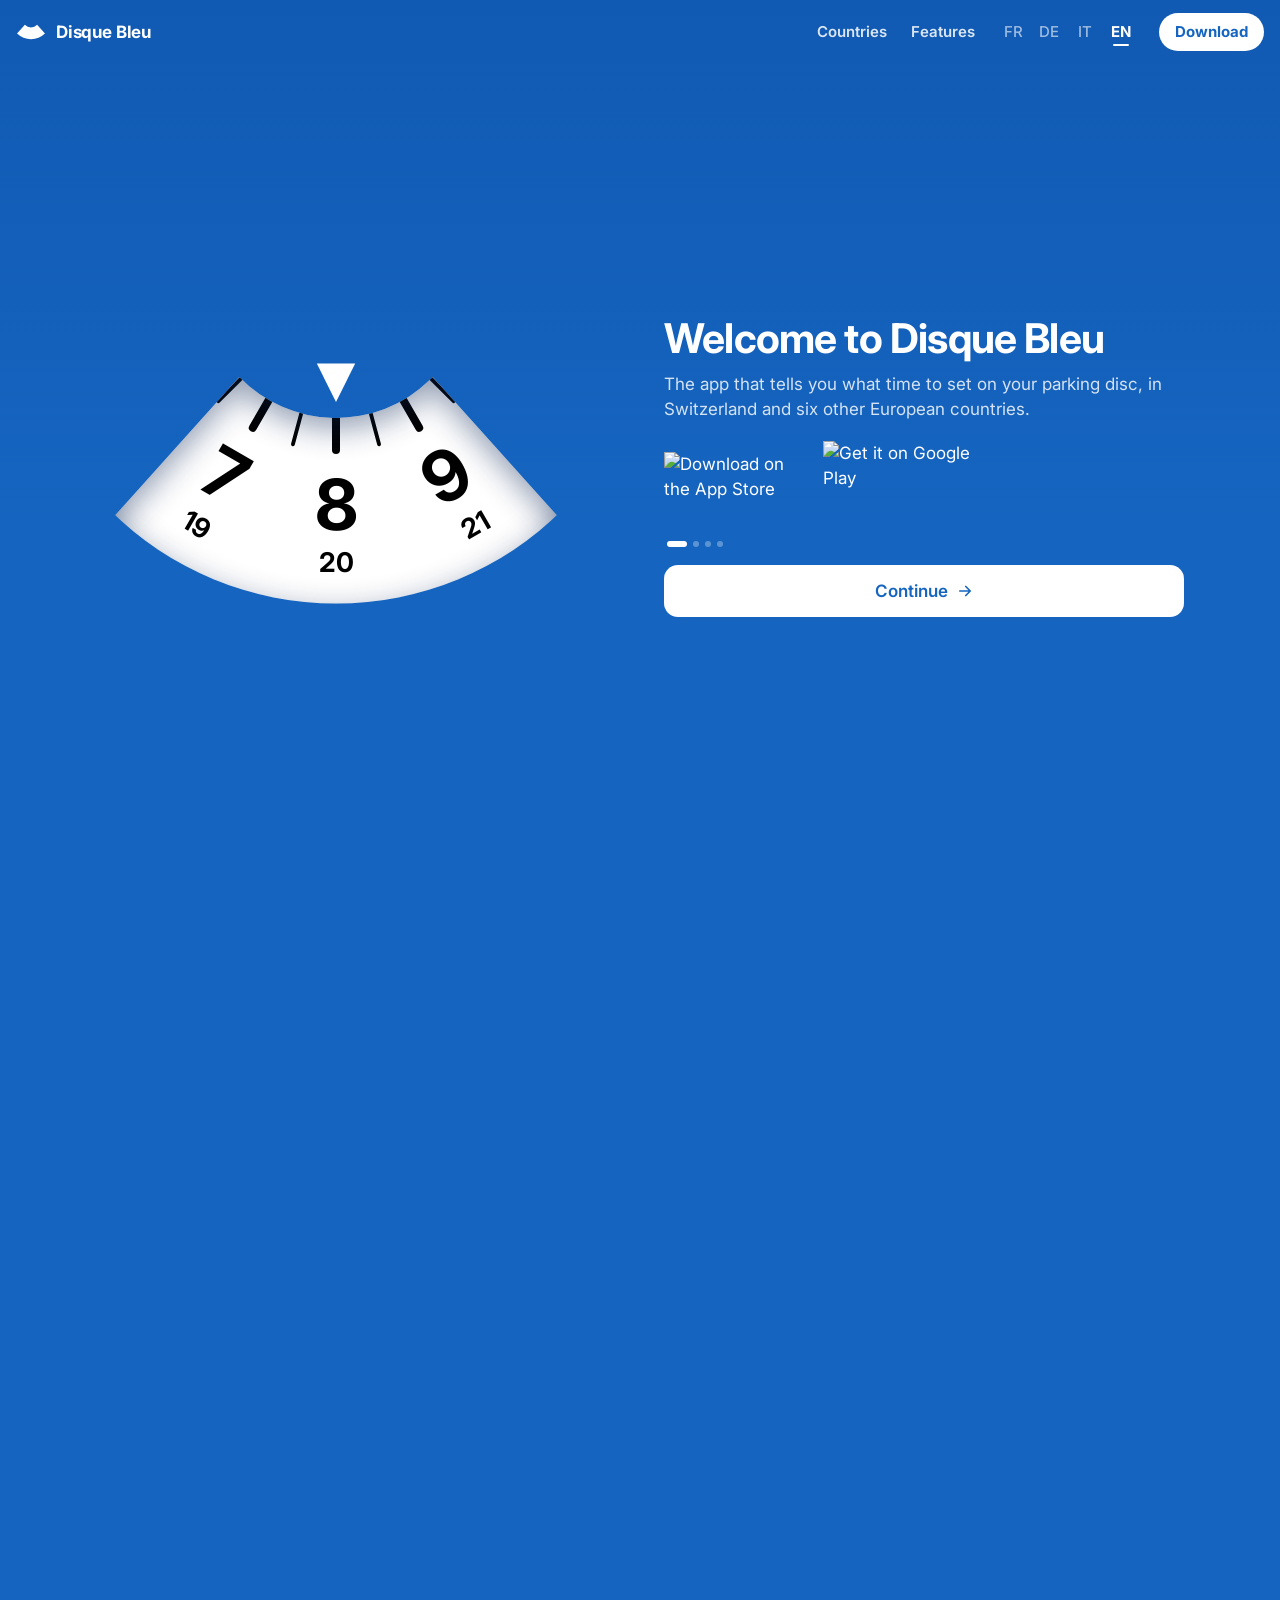
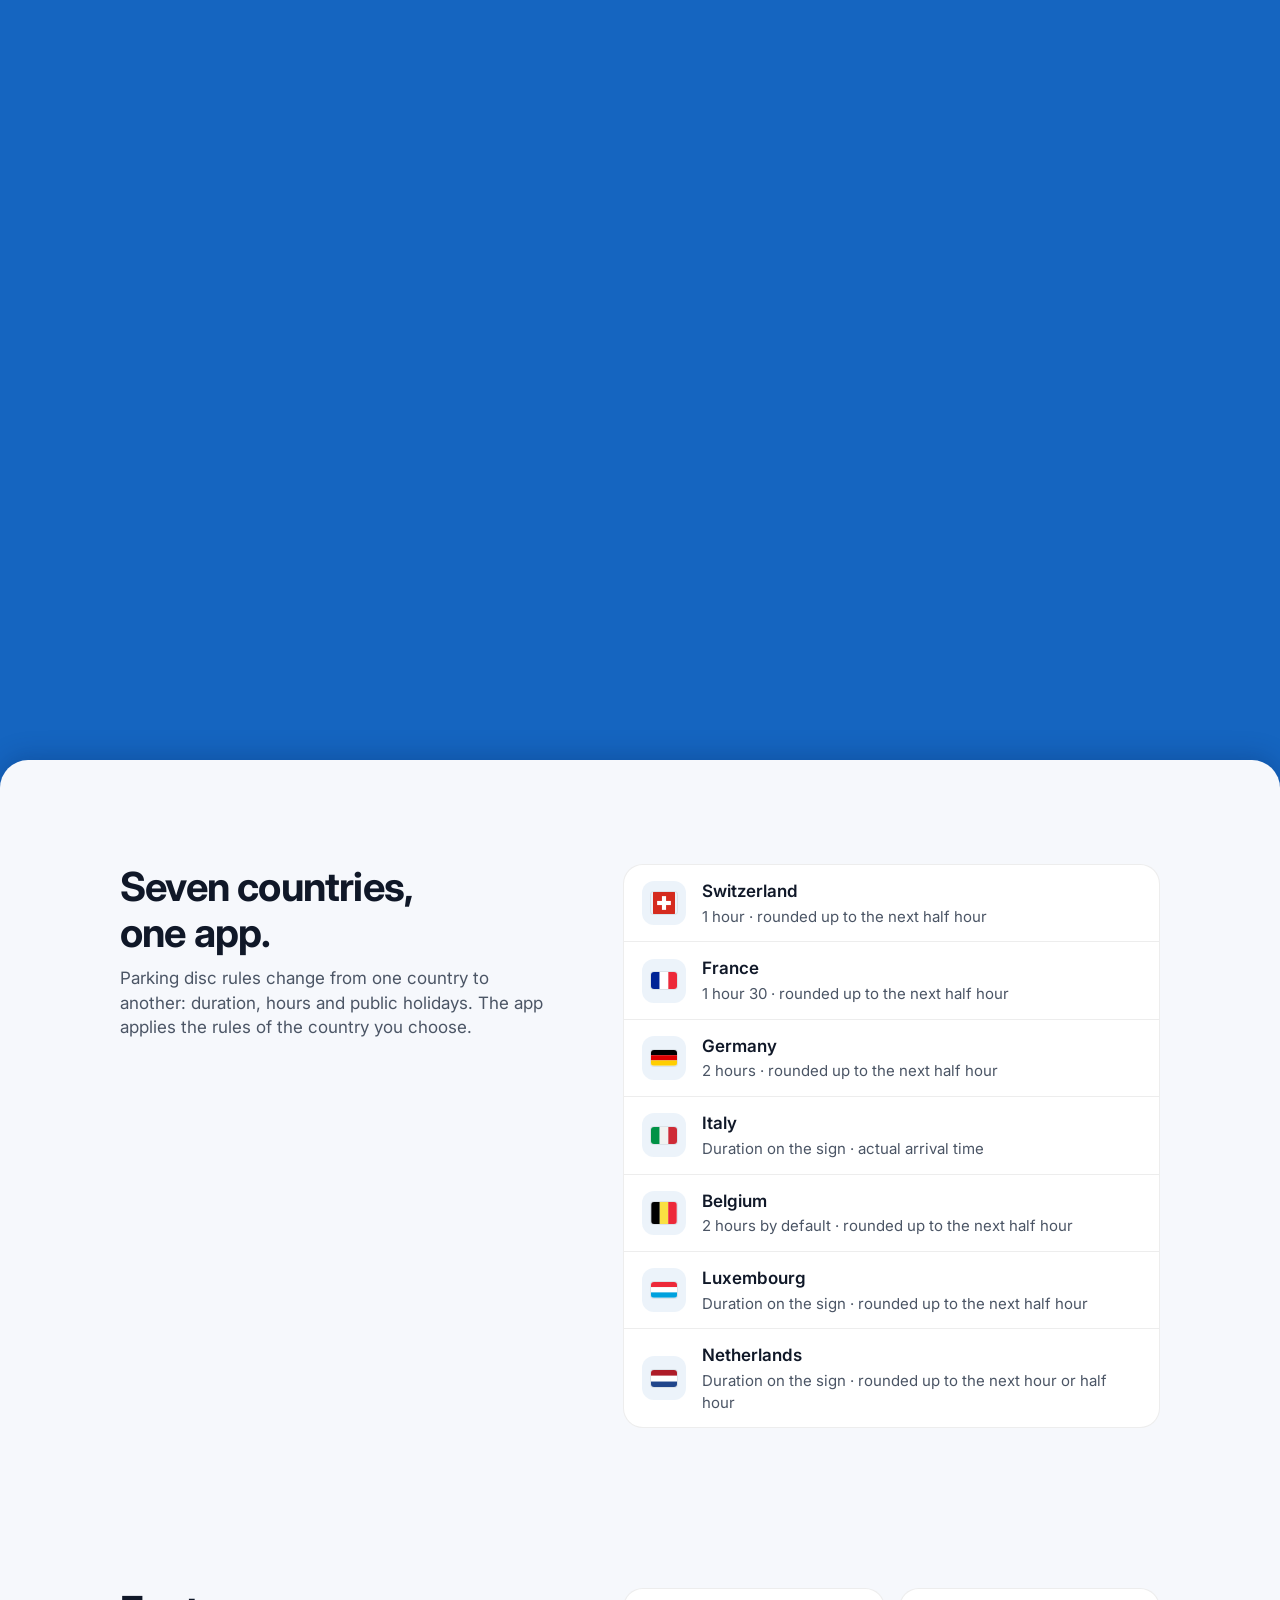
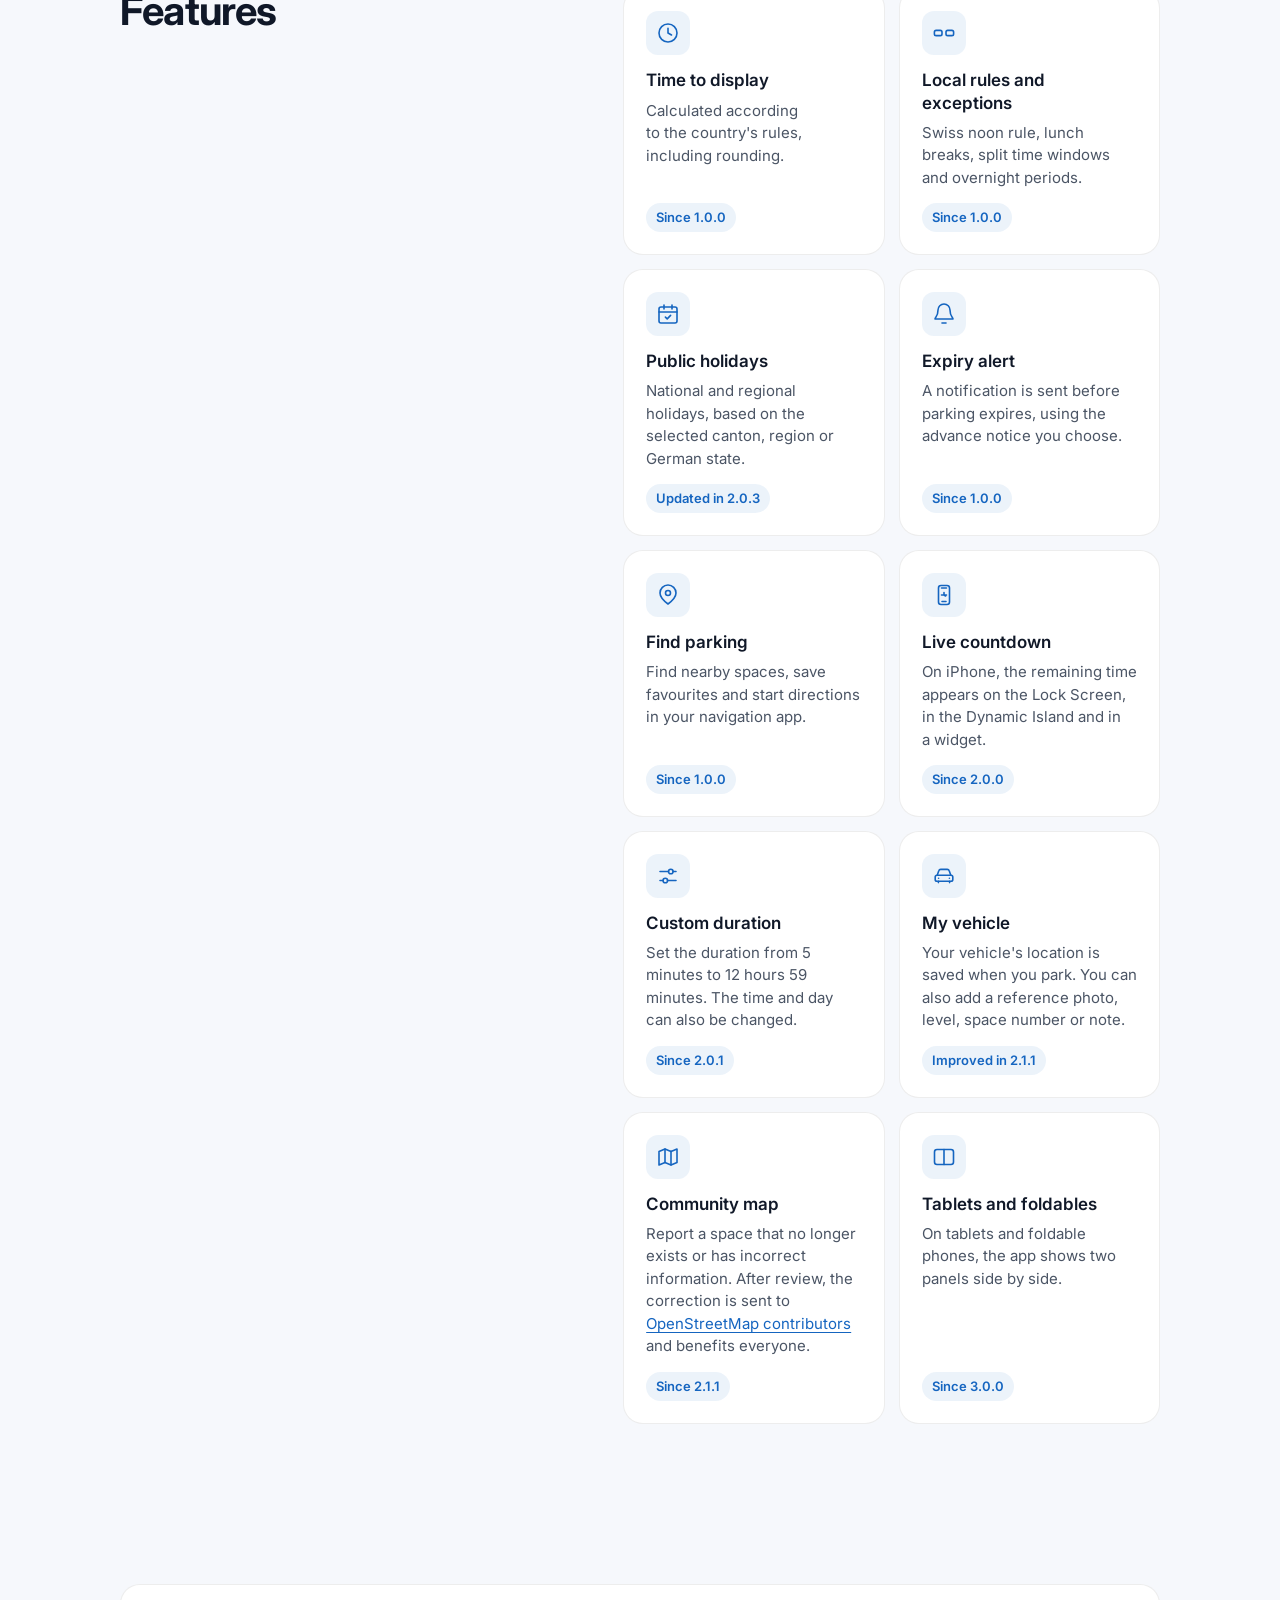
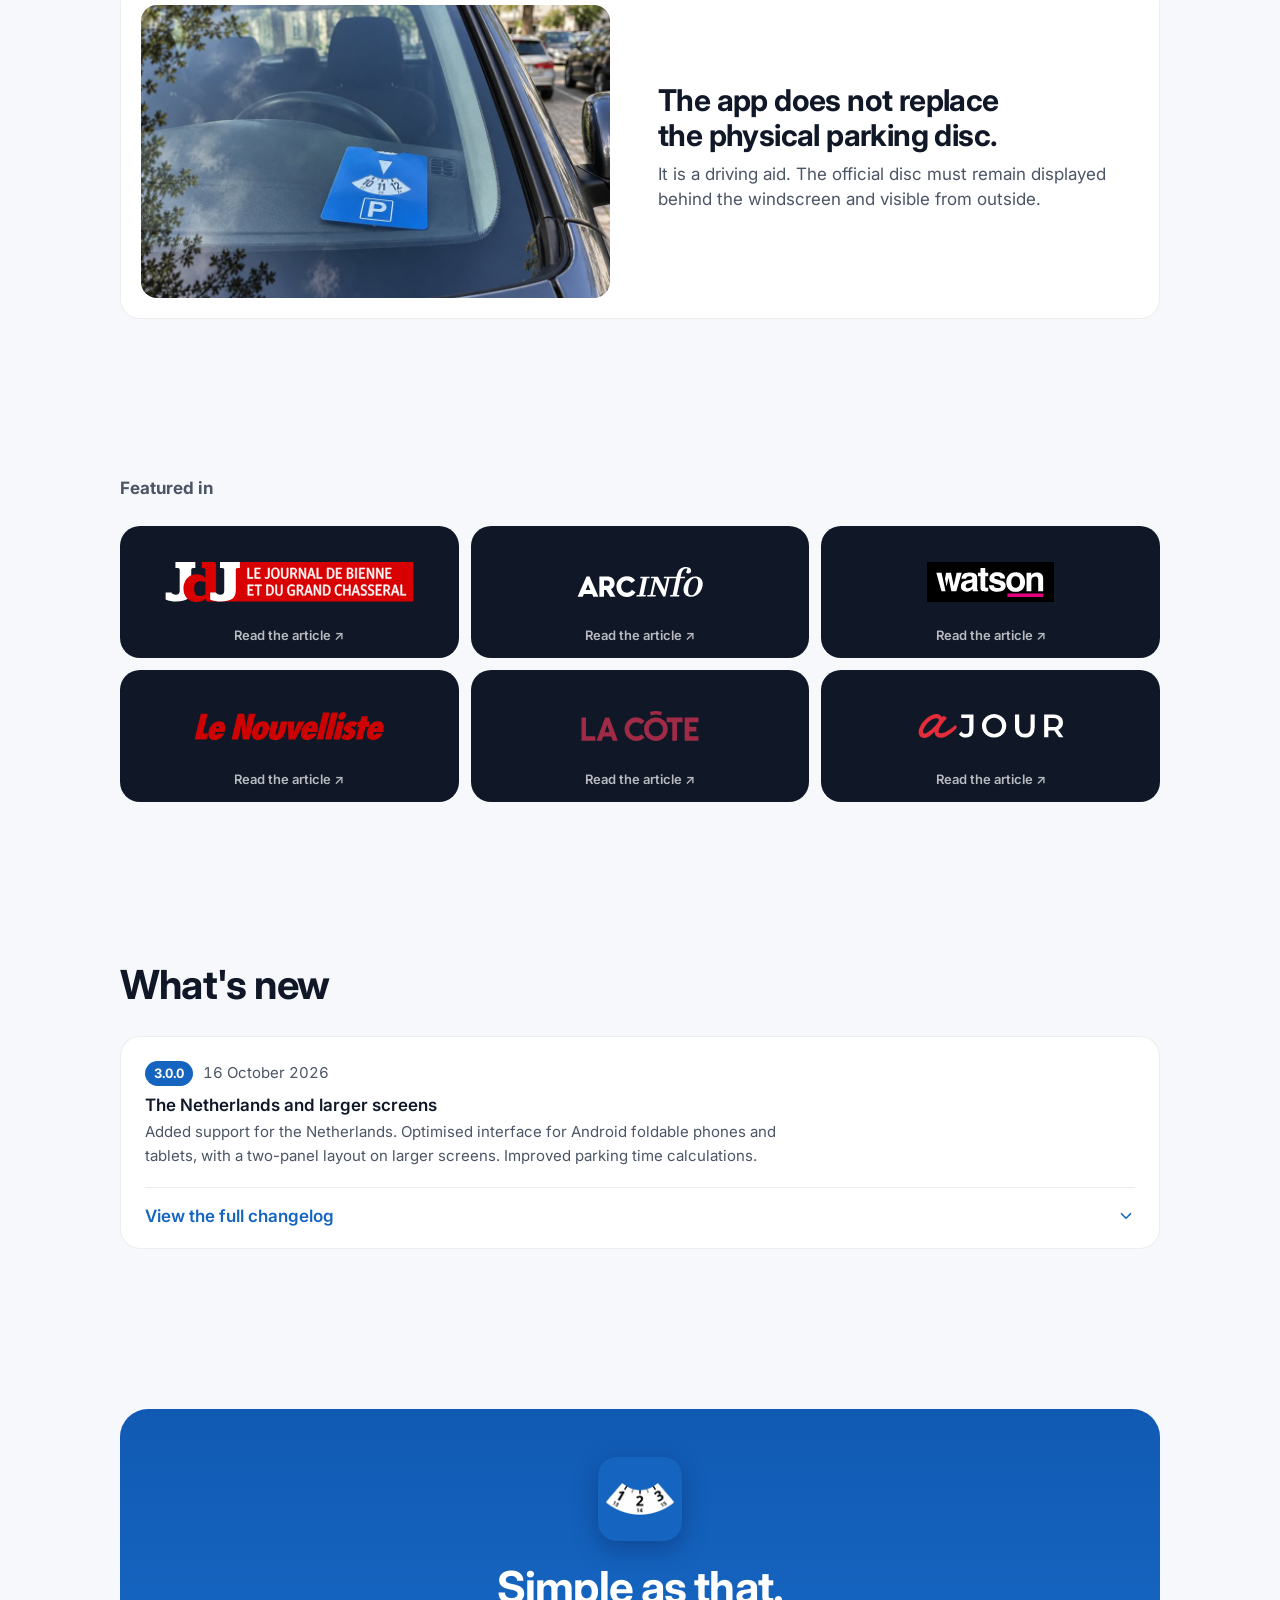
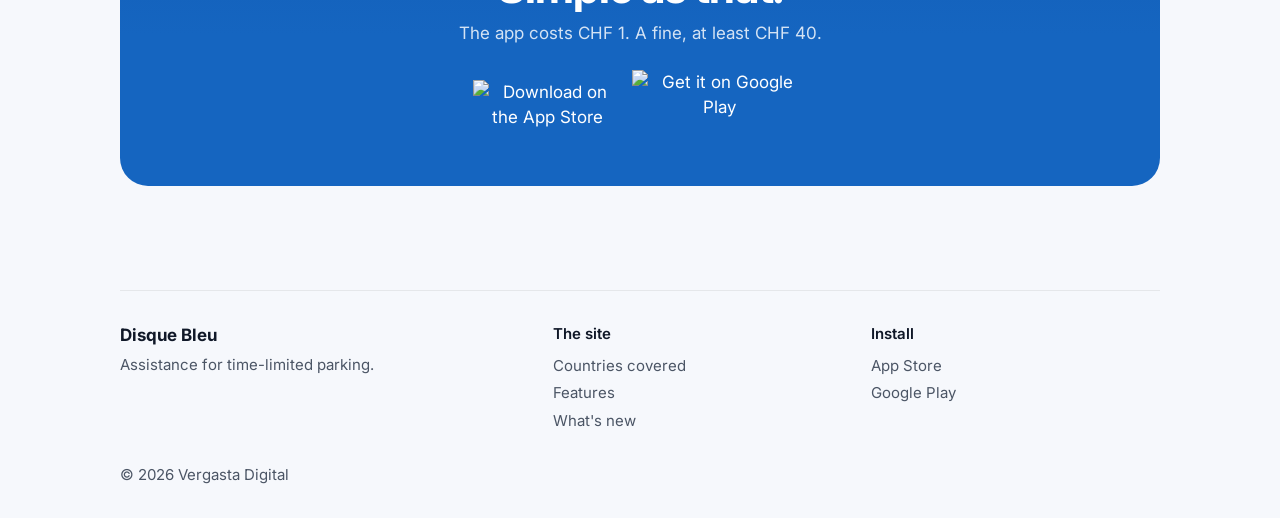
==== commit 8f9e43b7: "Prix de l'app : 1 CHF au lieu de 3 CHF Co-Authored-By: Claude Opus 5.5 <noreply@anthropic.com> Claud" ====
--- a/index.html
+++ b/index.html
@@ -145,7 +145,7 @@
       },
       "offers": {
         "@type": "Offer",
-        "price": "3.00",
+        "price": "1.00",
         "priceCurrency": "CHF",
         "availability": "https://schema.org/InStock",
         "url": "https://disquebleusuisse.ch/"
@@ -547,7 +547,7 @@
     <div class="install" data-lift>
       <img class="install__icon" src="assets/img/app-icon-180.png" width="180" height="180" alt="" loading="lazy" decoding="async">
       <h2 class="install__title" id="installer-title" data-i18n="install.title">Tout simplement.</h2>
-      <p class="install__text" data-i18n="install.text">L'app coûte 3 CHF. Une amende, au moins 40.</p>
+      <p class="install__text" data-i18n="install.text">L'app coûte 1 CHF. Une amende, au moins 40.</p>
       <div class="stores">
           <a class="store" data-store="ios" rel="noopener"
              aria-label="Télécharger dans l'App Store" data-i18n-aria-label="stores.appleLabel">
--- a/assets/css/app.css
+++ b/assets/css/app.css
@@ -355,6 +355,9 @@
   height: 1px;
   top: calc(var(--i) * 100svh);
   scroll-snap-align: start;
+  /* Annule la réserve de la barre (scroll-padding-top) : un chapitre se pose
+     sur son écran entier, sans quoi le défilement s'arrête 76 px trop tôt. */
+  scroll-margin-top: calc(-1 * (var(--bar) + 12px));
 }
 
 .js .cover__frame {
